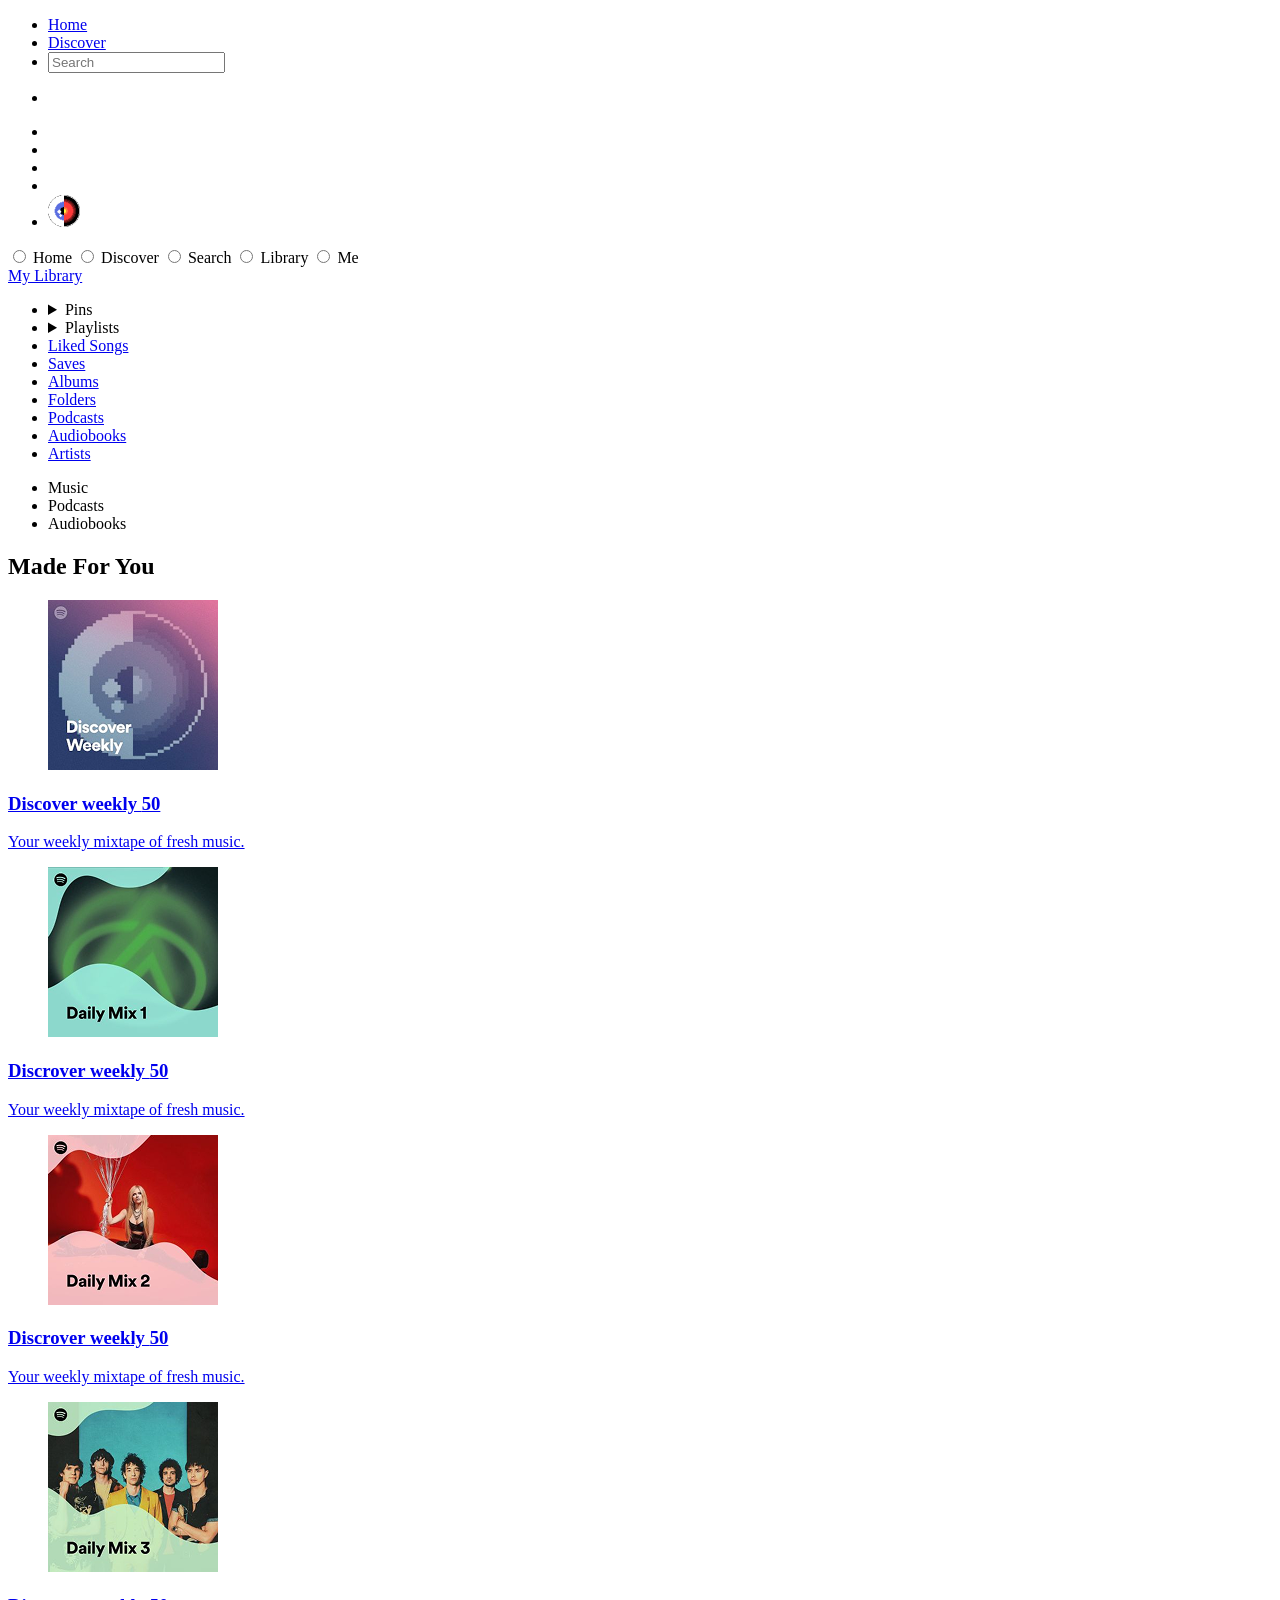
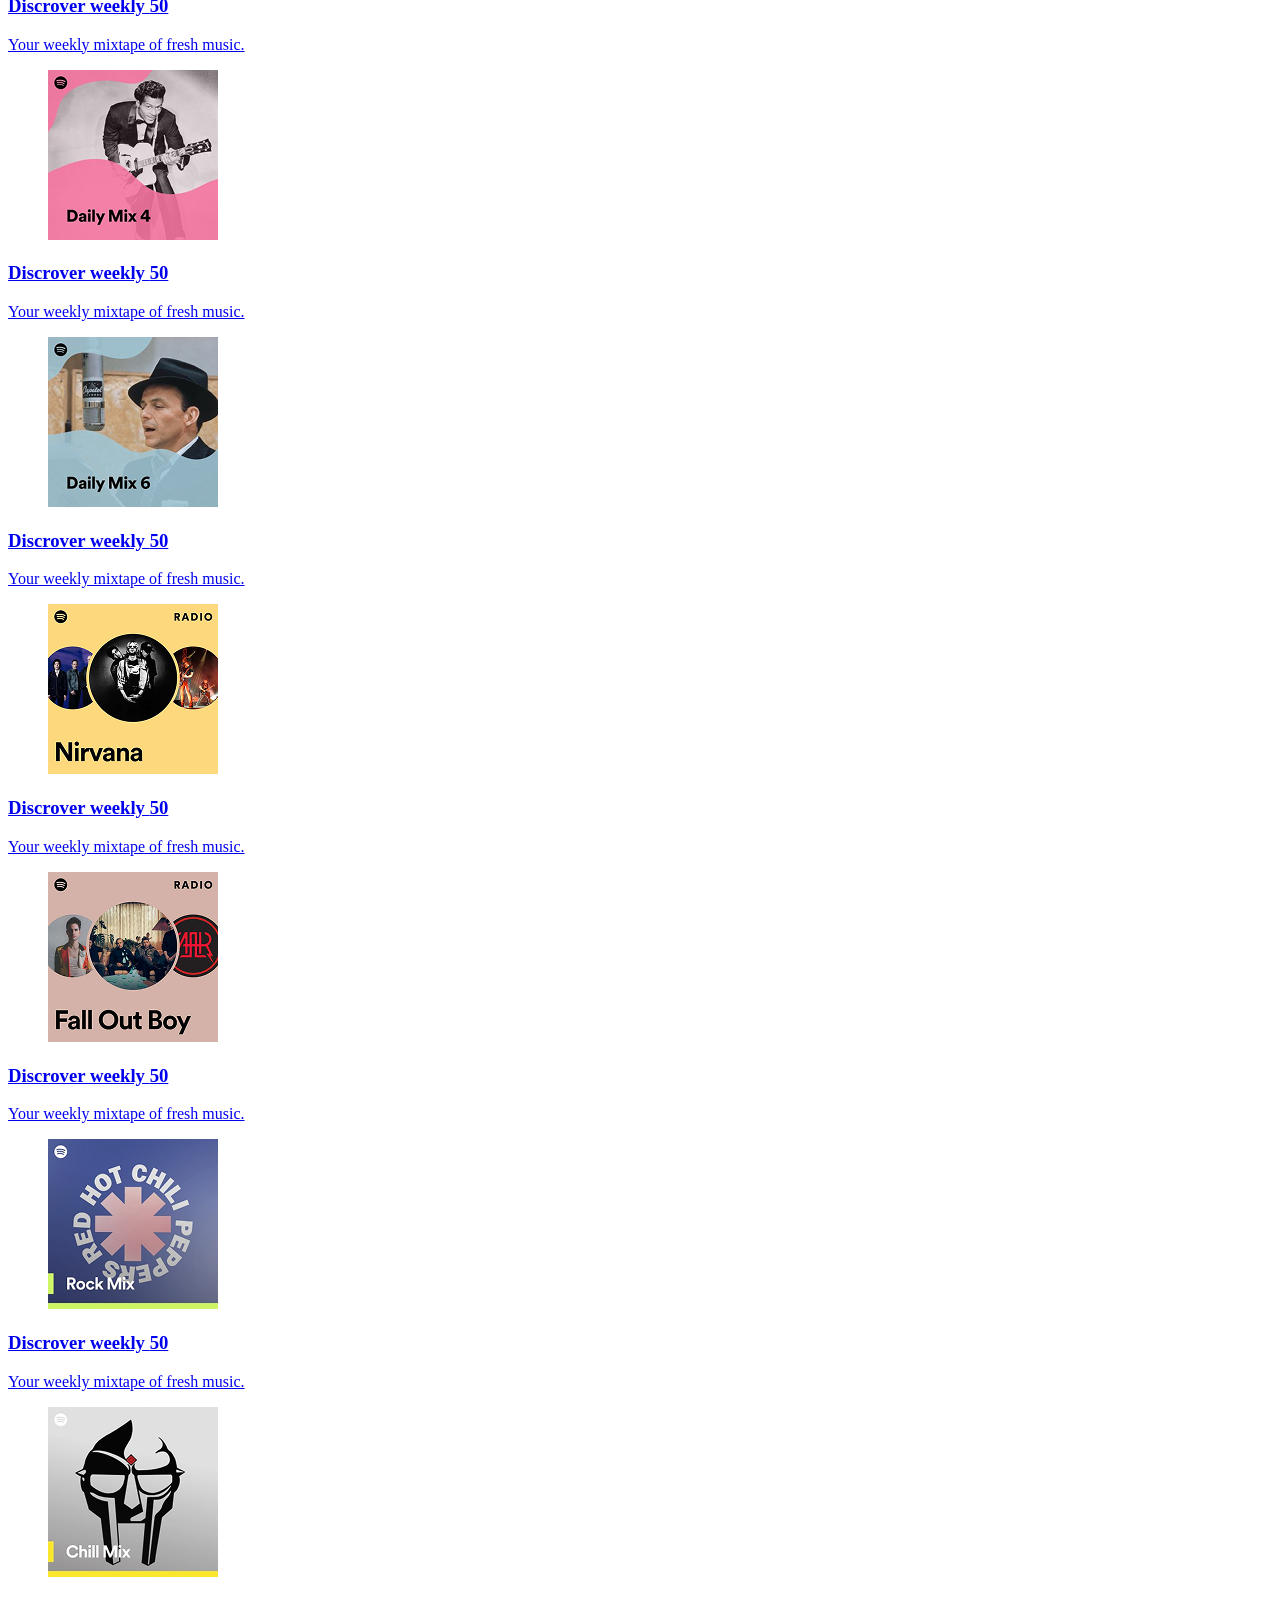
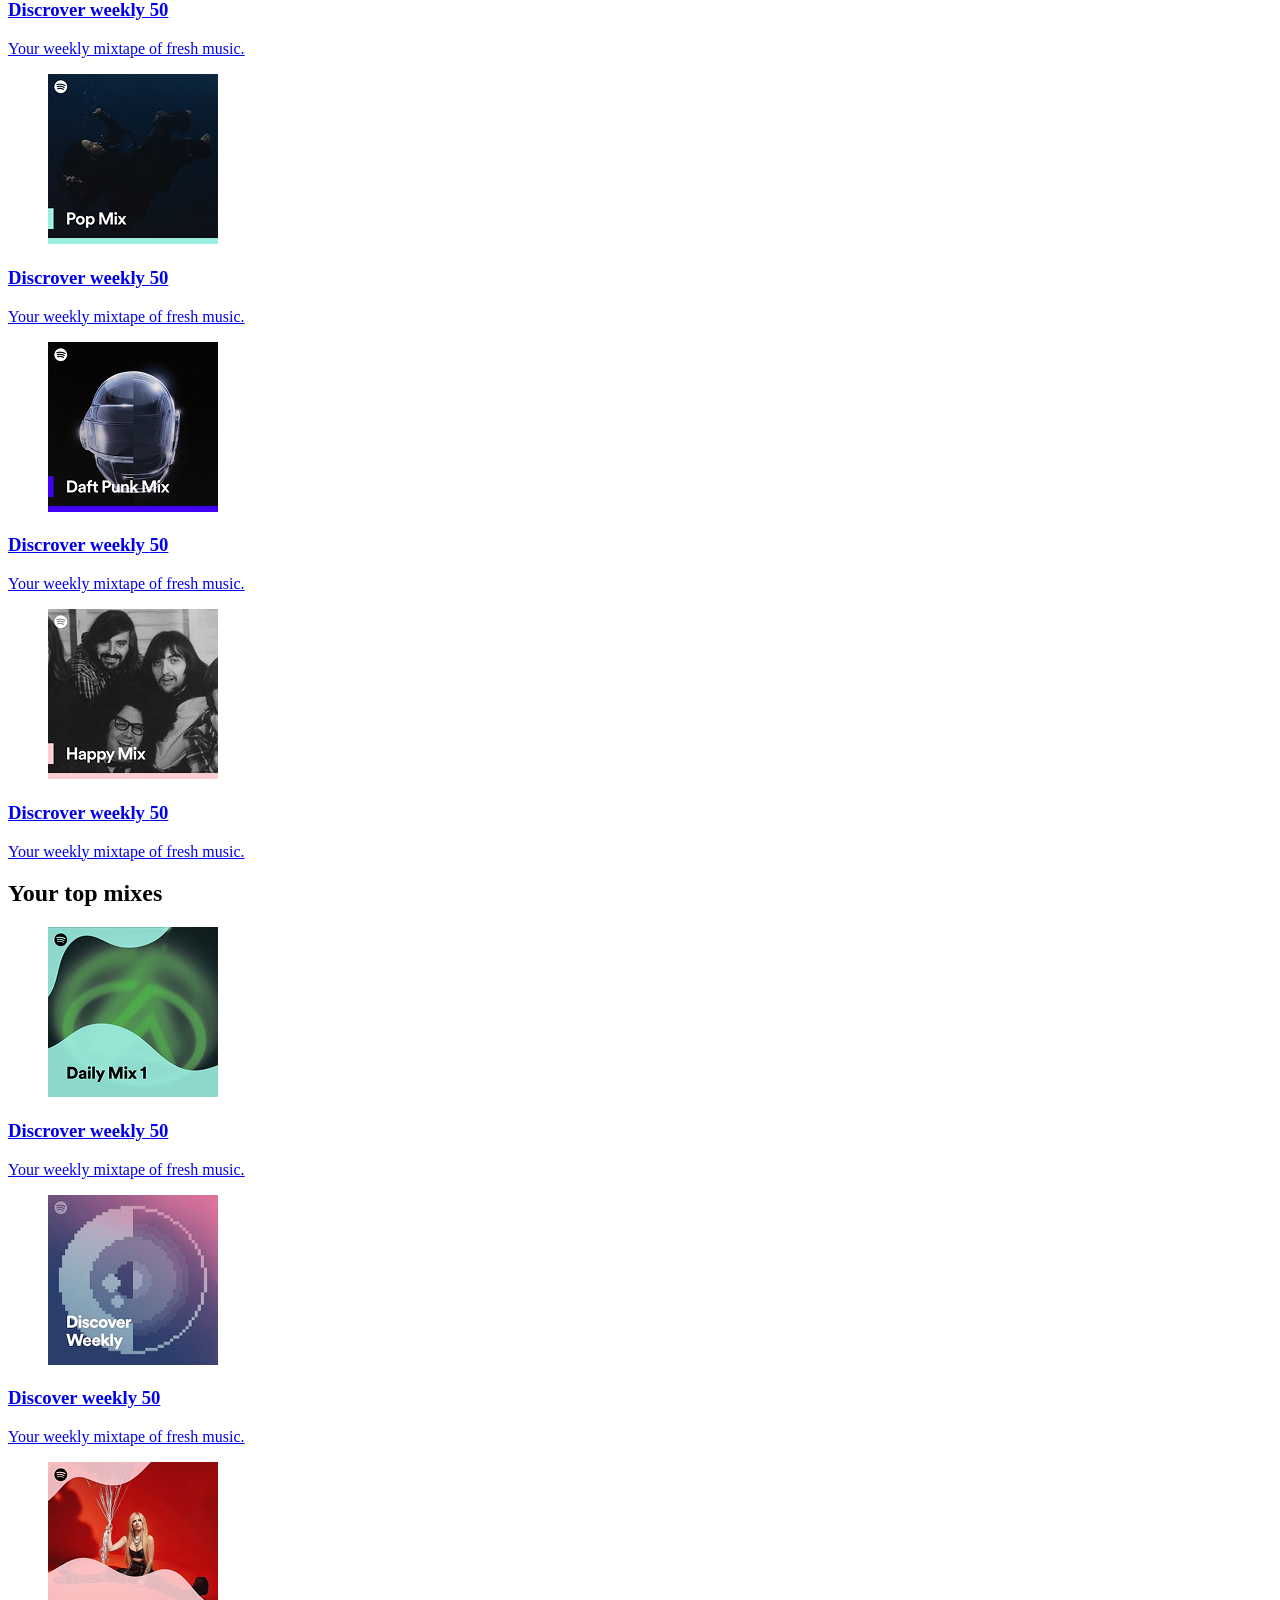
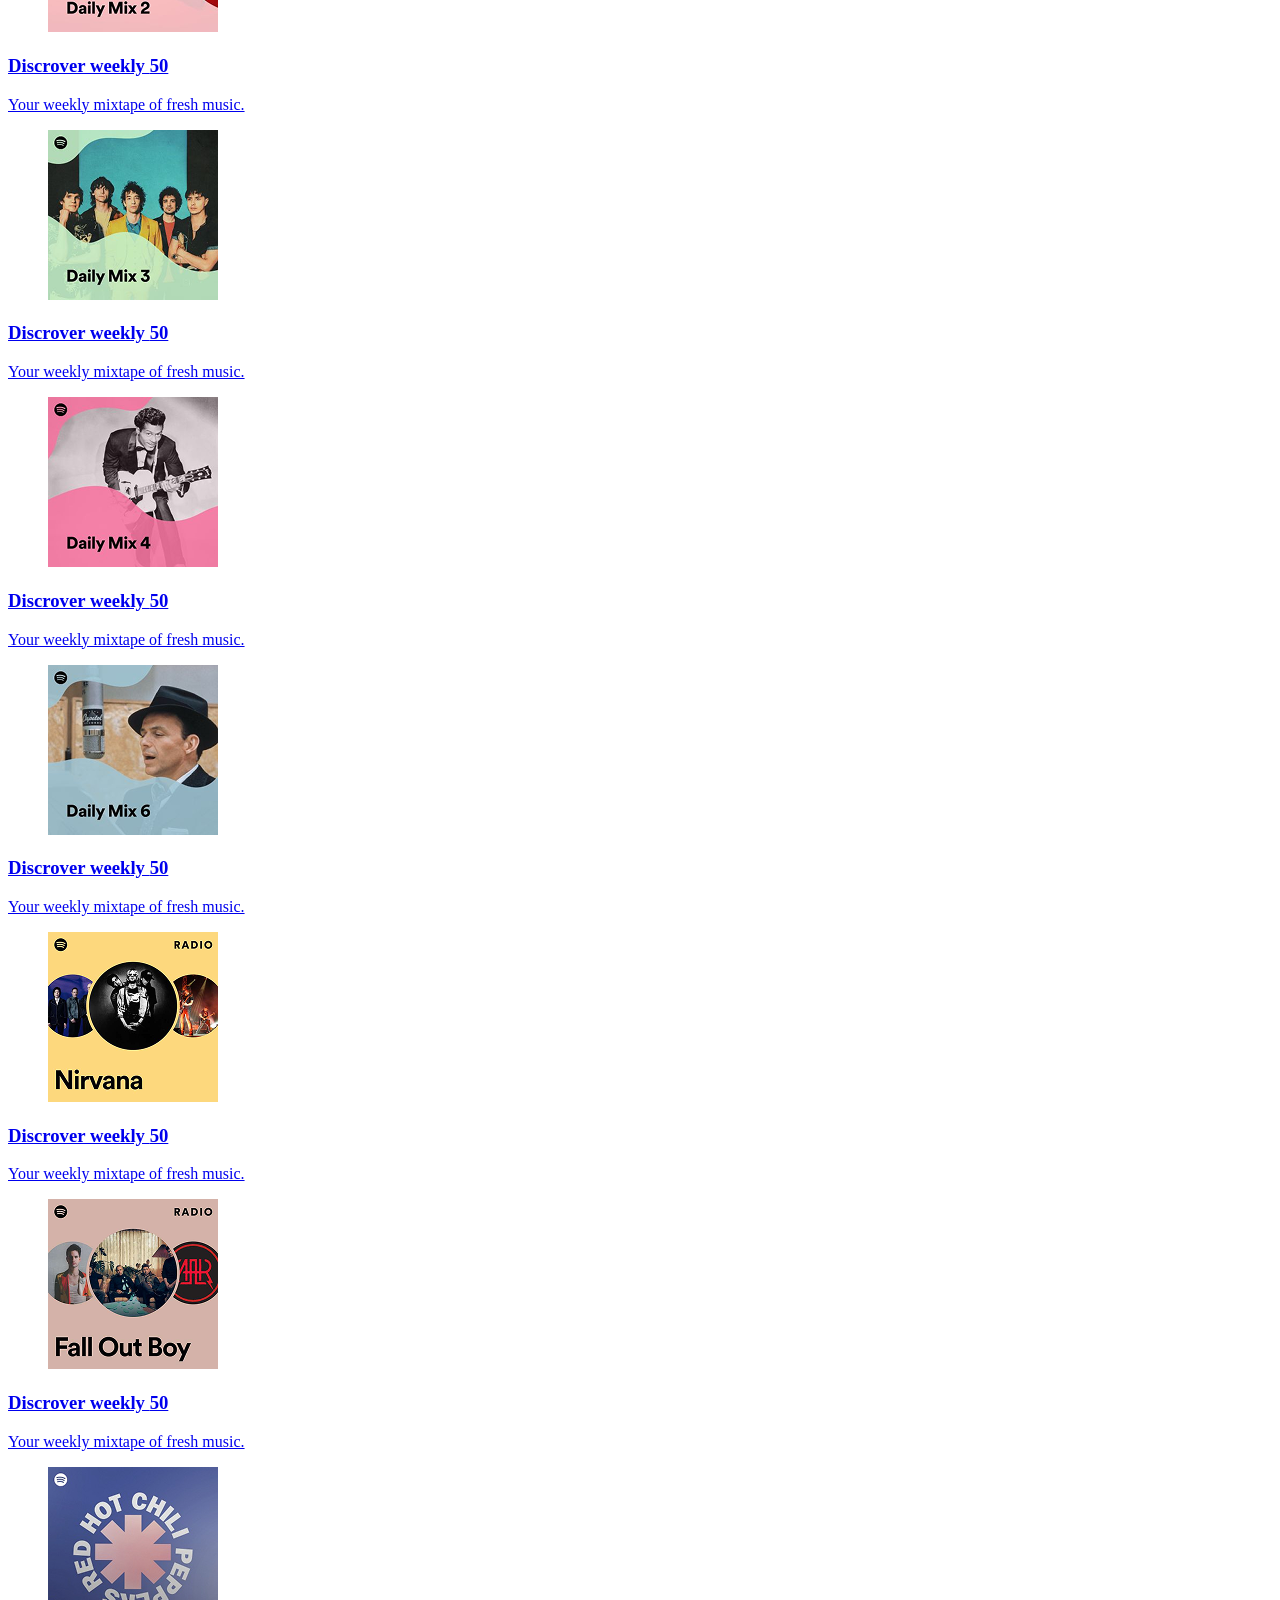
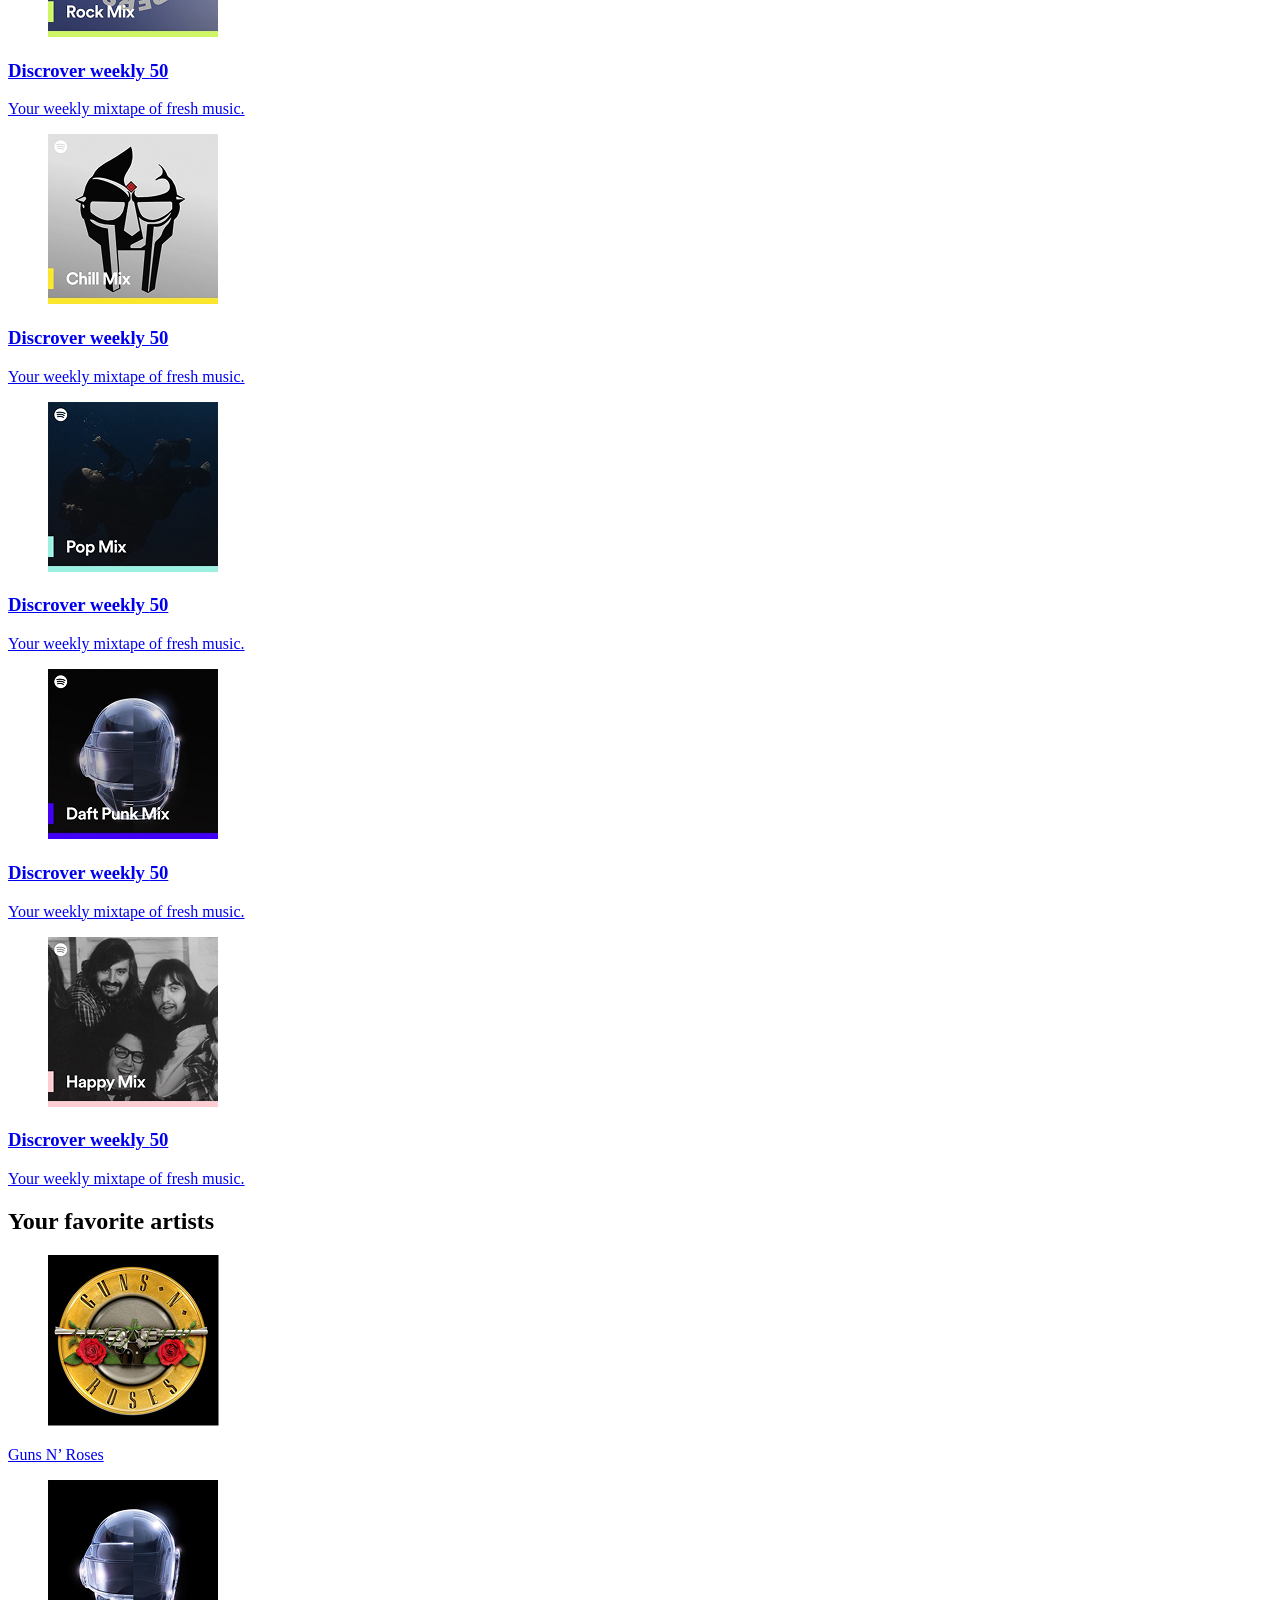
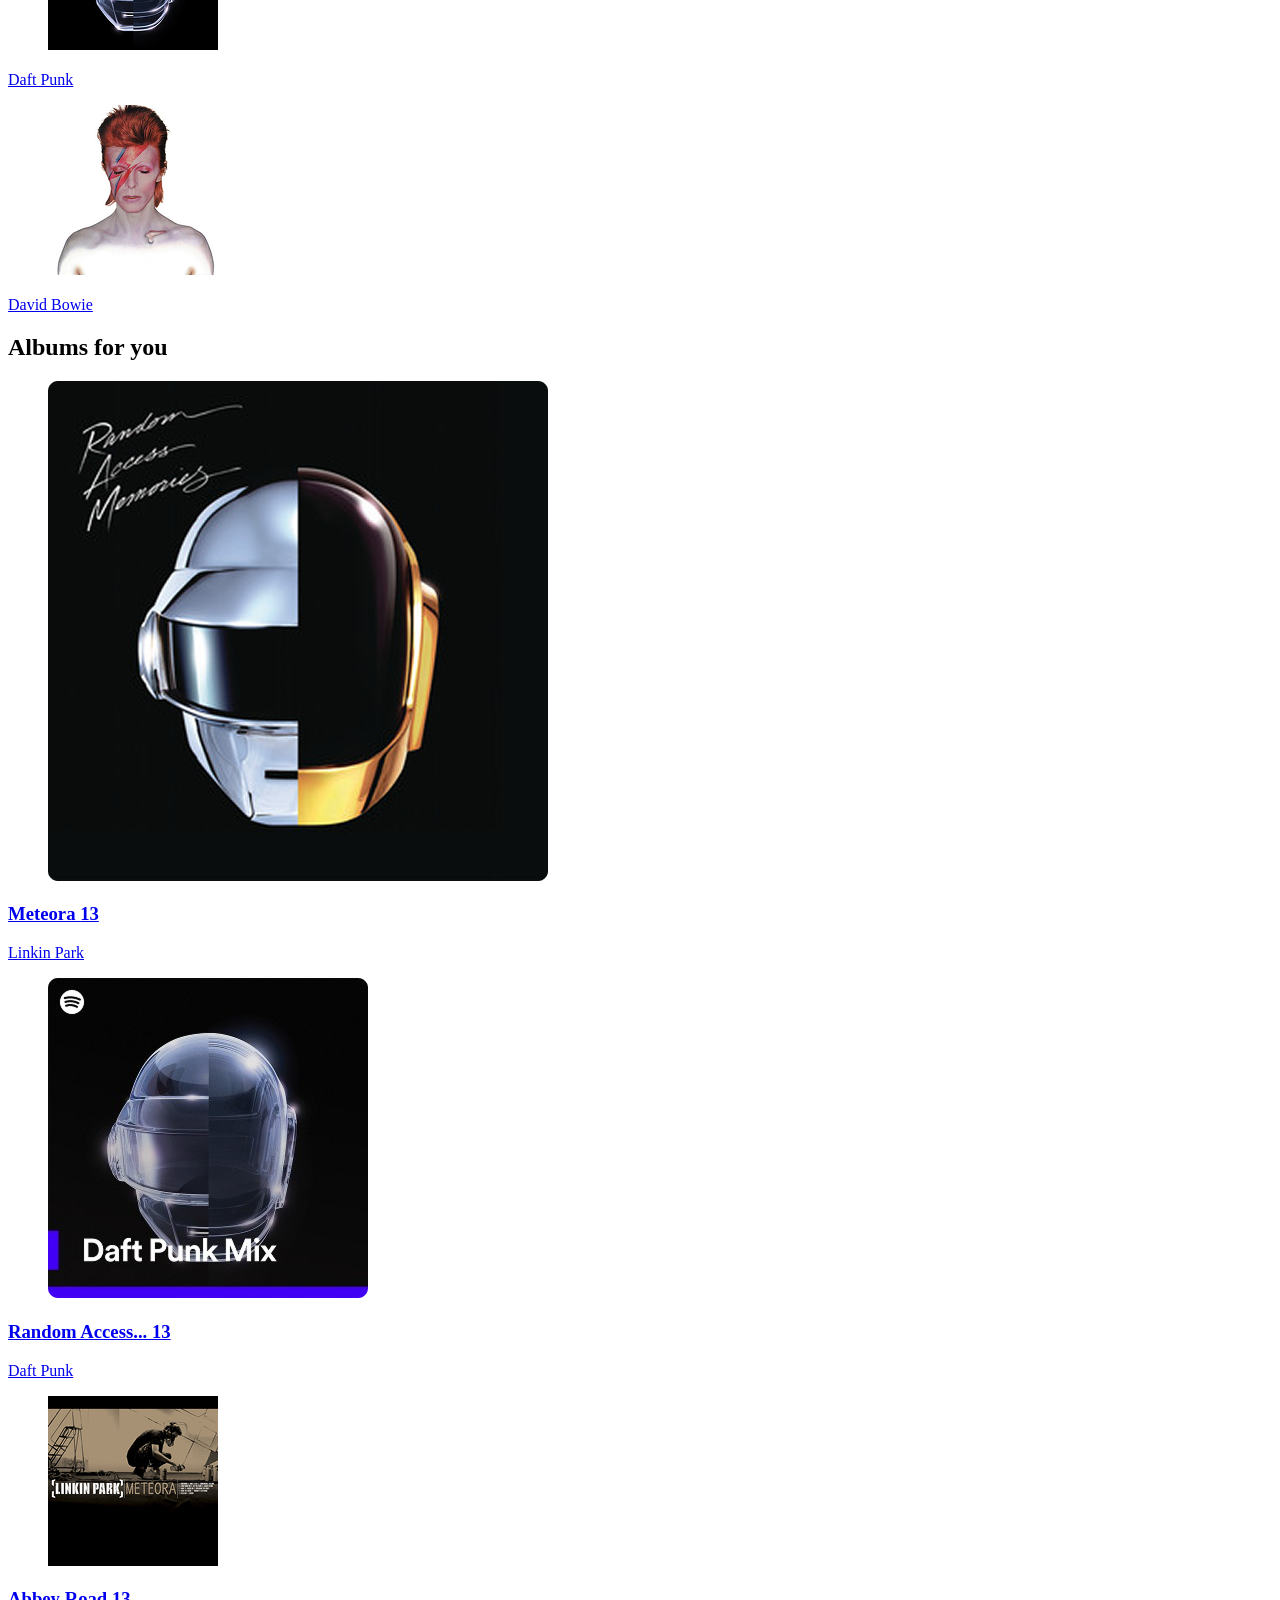
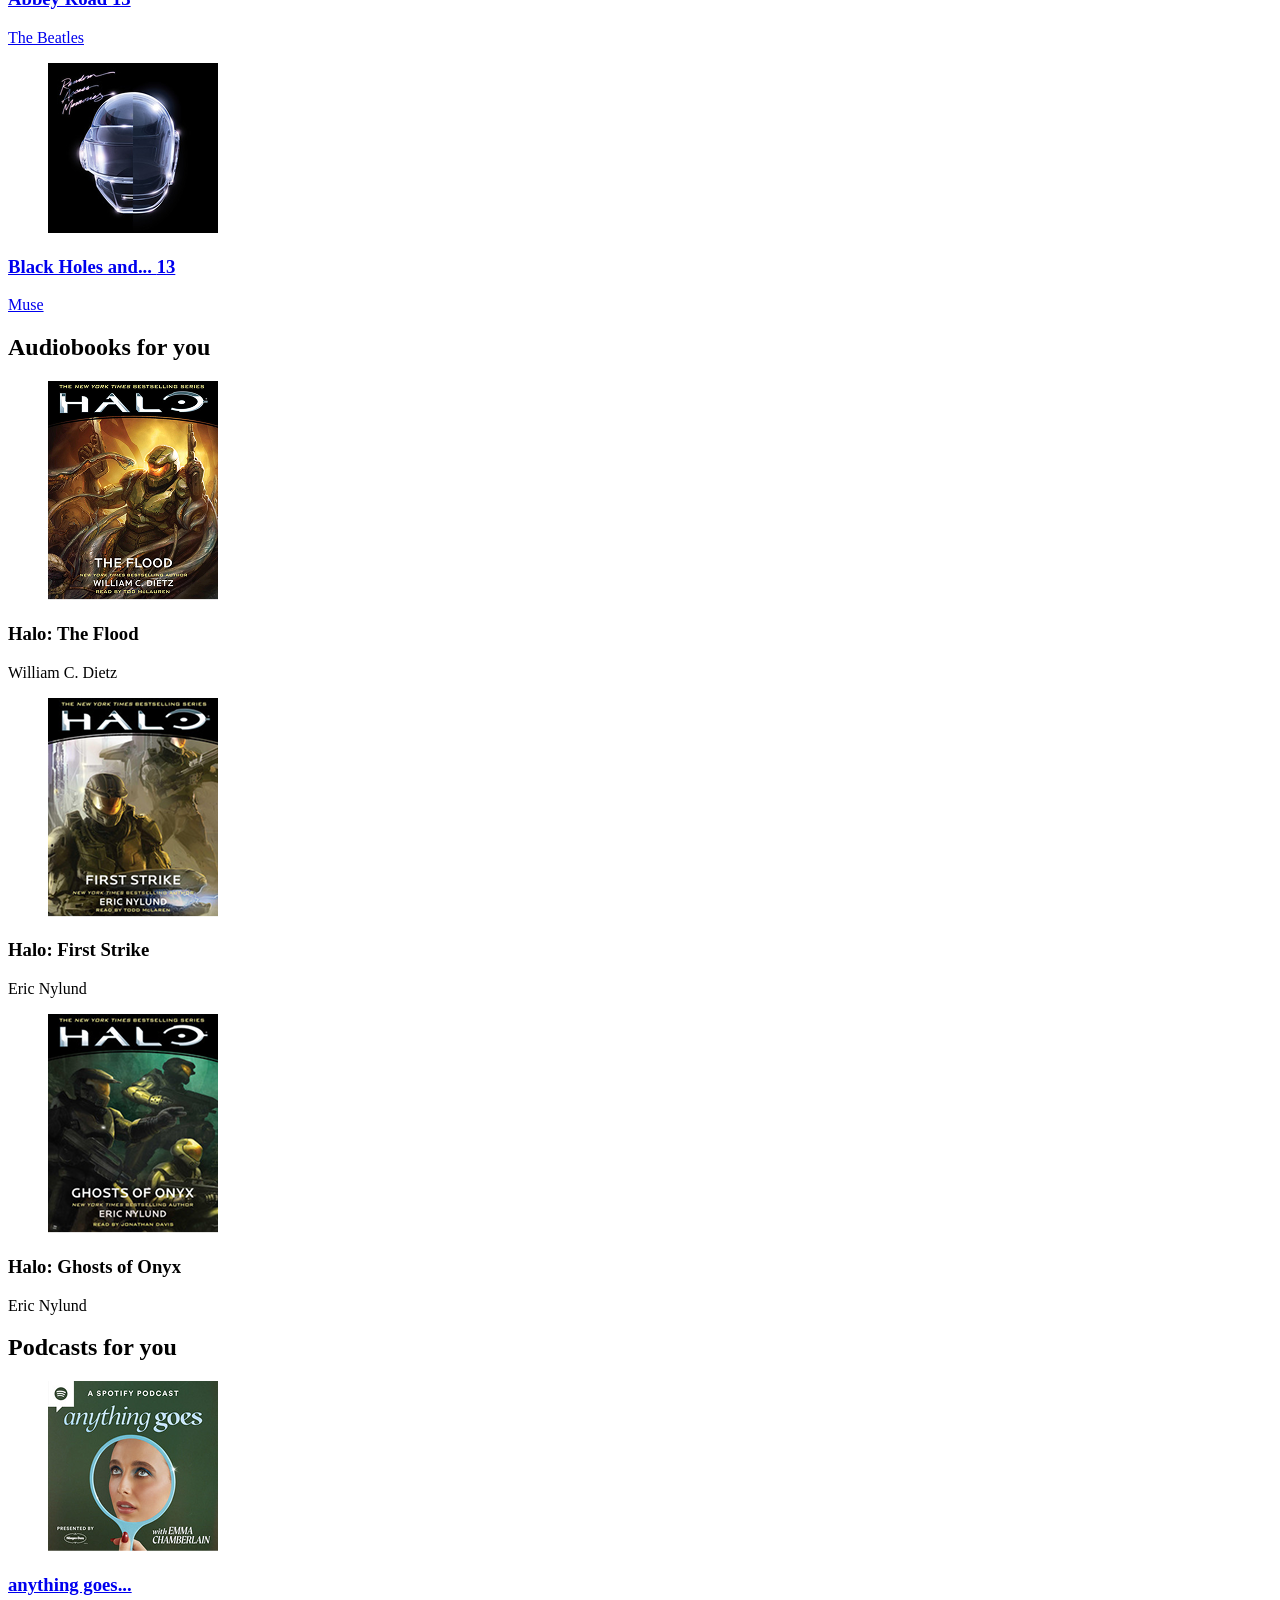
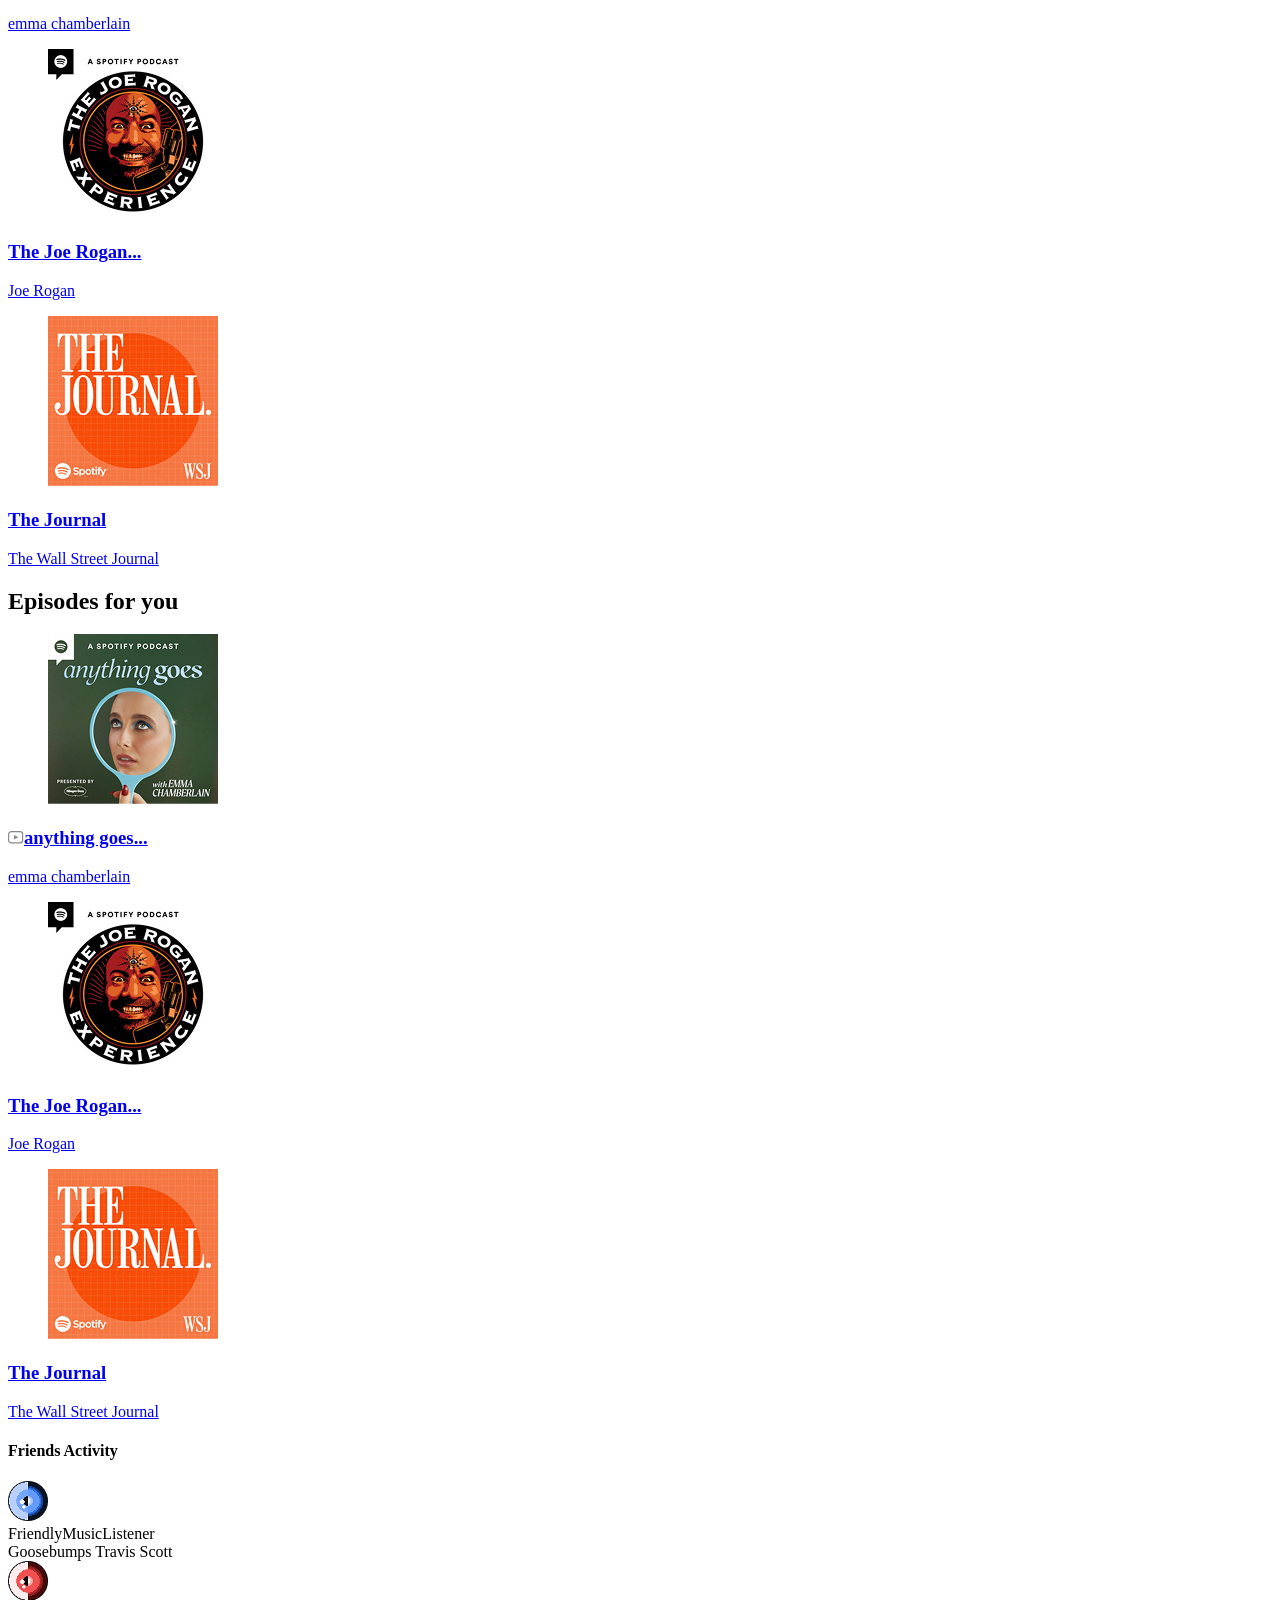
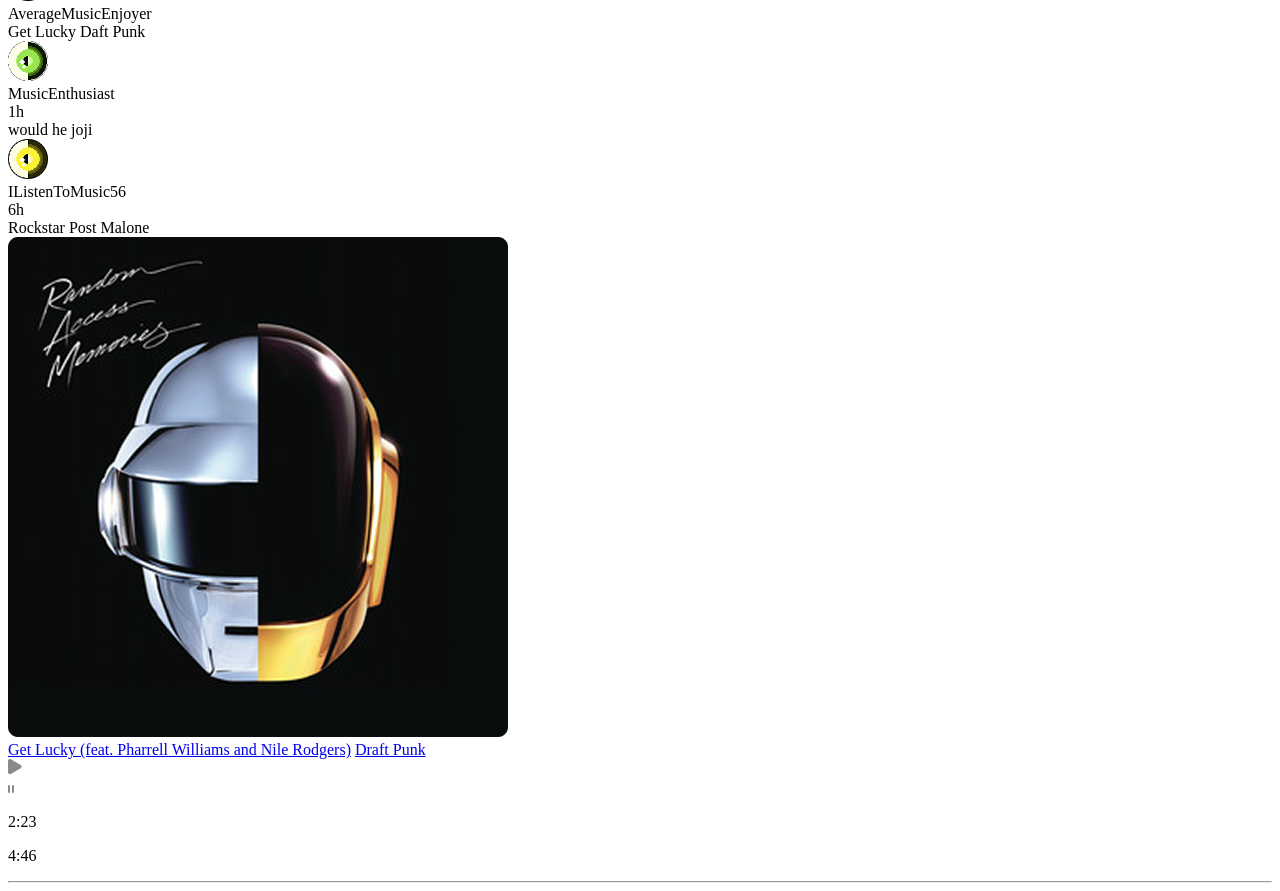
==== index.html @ b62e11d4 "Some changes in js, also add change logic in all html files" ====
<!doctype html>
<html lang="en">
  <head>
    <meta charset="UTF-8" />
    <meta name="viewport" content="width=device-width, initial-scale=1.0" />
    <meta name="author" content="MPG Team" />
    <meta name="description" content="This is Georgian Spotify Template created by MPG Team" />
    <link rel="stylesheet" href="assets/styles/style.css" />
    <link rel="icon" href="./assets/img/favicon.ico" type="image/x-icon">
    <title>Georgian Spotify - Project by MPG Team</title>
  </head>
  <body class="app">
    <header class="header">
      <div class="header-wrapper">
        <!-- desktop -->
        <nav class="navigation">
          <ul class="top-nav-ul left-ul">
            <li>
              <a href="/index.html">
                <div class="img-div">
                  <i class="icons icon-home"></i>
                </div>
                Home
              </a>
            </li>
            <li>
              <a href="/pages/discover.html">
                <div class="img-div">
                  <i class="icons icon-discover"></i>
                </div>

                <span>Discover</span>
              </a>
            </li>
            <li>
              <form action="/pages/search.html">
                <div class="img-div search-wrapper">
                  <label for="search">
                    <i class="icons icon-search"></i>
                  </label>
                  <input id="search" type="search" placeholder="Search" />
                </div>
              </form>
            </li>
          </ul>
        </nav>
        <nav class="side-nav top-nav">
          <ul class="top-nav-ul">
            <li>
              <div class="theme-toggle dark" id="theme-toggle"></div>
            </li>
            <li>
              <a href="#">
                <i class="icons icon-notification"></i>
              </a>
            </li>
            <li>
              <a href="#">
                <i class="icons icon-lock"></i>
              </a>
            </li>
            <li>
              <a href="#">
                <i class="icons icon-users"></i>
              </a>
            </li>
            <li>
              <a href="#">
                <i class="icons icon-settings"></i>
              </a>
            </li>
            <li class="no-hover">
              <a href="/pages/profile.html">
                <img src="../assets/img/icons/user.svg" alt="Profile" />
              </a>
            </li>
          </ul>
        </nav>
      </div>
      <!-- Mobile navigation -->
      <nav class="mobile-nav">
        <input type="radio" name="mobile-nav" id="homeNav" />
        <label for="homeNav">
          <i class="icons icon-home-inactive icon-green"></i>
          Home
        </label>

        <input type="radio" name="mobile-nav" id="discoverNav" />

        <label for="discoverNav">
          <i class="icons icon-discover icon-green"></i>
          Discover
        </label>

        <input type="radio" name="mobile-nav" id="searchNav" />
        <label for="searchNav">
          <i class="icons icon-search icon-green"></i>
          Search
        </label>

        <input type="radio" name="mobile-nav" id="libraryNav" />
        <label for="libraryNav">
          <i class="icons icon-library icon-green"></i>
          Library
        </label>

        <input type="radio" name="mobile-nav" id="myProfileNav" />
        <label for="myProfileNav">
          <i class="icons icon-me icon-green"></i>
          Me
        </label>
      </nav>
    </header>
    <aside class="sidebar">
      <div class="sidebar-heading">
        <a href="/pages/library.html"><i class="icons icon-library"></i> My Library</a>
      </div>
      <nav class="sidebar-menu">
        <ul>
          <li>
            <details class="nav__dropdown">
              <summary class="nav__link">
                <i class="icons icon-pin"></i>
                Pins
              </summary>
              <ul class="nav__sub">
                <li><a href="/pages/album.html">Albums</a></li>
                <li><a href="/pages/artist.html">Artists</a></li>
                <li><a href="/pages/playlist.html">Playlists</a></li>
              </ul>
            </details>
          </li>
          <li>
            <details class="nav__dropdown">
              <summary class="nav__link">
                <i class="icons icon-playlist"></i>
                Playlists
              </summary>
              <ul class="nav__sub">
                <li><a href="/pages/album.html">Albums</a></li>
                <li><a href="/pages/artist.html">Artists</a></li>
                <li><a href="/pages/playlist.html">Playlists</a></li>
              </ul>
            </details>
          </li>
          <li>
            <a href="/pages/song.html">
              <i class="icons icon-hearth"></i>
              <span>Liked Songs</span>
            </a>
          </li>
          <li>
            <a href="#">
              <i class="icons icon-bookmark"></i>
              <span>Saves</span>
            </a>
          </li>
          <li>
            <a href="/pages/album.html">
              <i class="icons icon-album"></i>
              <span>Albums</span>
            </a>
          </li>
          <li>
            <a href="#">
              <i class="icons icon-folder"></i>
              <span>Folders</span>
            </a>
          </li>
          <li>
            <a href="/pages/podcast.html">
              <i class="icons icon-podcast"></i>
              <span>Podcasts</span>
            </a>
          </li>
          <li>
            <a href="#">
              <i class="icons icon-audiobook"></i>
              <span>Audiobooks</span>
            </a>
          </li>
          <li>
            <a href="/pages/artist.html">
              <i class="icons icon-artists"></i>
              <span>Artists</span>
            </a>
          </li>
        </ul>
      </nav>
    </aside>
    <main class="main">
      <div class="main-inner">
        <header class="filters-wrapper">
          <div class="filters-nav">
            <nav>
              <ul>
                <li class="active">Music</li>
                <li>Podcasts</li>
                <li>Audiobooks</li>
              </ul>
            </nav>
          </div>
          <i class="icons icon-sort"></i>
        </header>
        <section class="section-wrapper">
          <div class="content-wrapper">
            <div class="section-title">
              <h2>Made For You</h2>
              <div class="slide-controls">
                <a href="#"><i class="icons icon-arrow-left-big icon-sm"></i></a>
                <a href="#"><i class="icons icon-arrow-right-big icon-sm"></i></a>
                <a href="#"><i class="icons icon-dots"></i></a>
              </div>
            </div>
            <div class="section-content">
              <article class="card">
                <a href="/pages/playlist.html" class="card stack">
                  <figure class="card__cover">
                    <img src="./assets/img/covers/cover_1.png" class="card-image" alt="Cover image 1" />
                  </figure>
                  <h3>Discover weekly <span class="red">50</span></h3>
                  <p>Your weekly mixtape of fresh music.</p>
                </a>
              </article>
              <article class="card">
                <a href="/pages/playlist.html" class="card stack">
                  <figure>
                    <img src="./assets/img/covers/cover_2.png" class="card-image" alt="Cover image 1" />
                  </figure>
                  <h3>Discrover weekly <span class="red">50</span></h3>
                  <p>Your weekly mixtape of fresh music.</p>
                </a>
              </article>
              <article class="card">
                <a href="/pages/playlist.html" class="card stack">
                  <figure>
                    <img src="./assets/img/covers/cover_3.png" class="card-image" alt="Cover image 3" />
                  </figure>
                  <h3>Discrover weekly <span class="red">50</span></h3>
                  <p>Your weekly mixtape of fresh music.</p>
                </a>
              </article>
              <article class="card">
                <a href="/pages/playlist.html" class="card stack">
                  <figure>
                    <img src="./assets/img/covers/cover_4.png" class="card-image" alt="Cover image 4" />
                  </figure>
                  <h3>Discrover weekly <span class="red">50</span></h3>
                  <p>Your weekly mixtape of fresh music.</p>
                </a>
              </article>
              <article class="card">
                <a href="/pages/playlist.html" class="card stack">
                  <figure>
                    <img src="./assets/img/covers/cover_5.png" class="card-image" alt="Cover image 5" />
                  </figure>
                  <h3>Discrover weekly <span class="red">50</span></h3>
                  <p>Your weekly mixtape of fresh music.</p>
                </a>
              </article>
              <article class="card">
                <a href="/pages/playlist.html" class="card stack">
                  <figure>
                    <img src="./assets/img/covers/cover_6.png" class="card-image" alt="Cover image 6" />
                  </figure>
                  <h3>Discrover weekly <span class="red">50</span></h3>
                  <p>Your weekly mixtape of fresh music.</p>
                </a>
              </article>
              <article class="card">
                <a href="/pages/playlist.html" class="card stack">
                  <figure>
                    <img src="./assets/img/covers/cover_7.png" class="card-image" alt="Cover image 7" />
                  </figure>
                  <h3>Discrover weekly <span class="red">50</span></h3>
                  <p>Your weekly mixtape of fresh music.</p>
                </a>
              </article>
              <article class="card">
                <a href="/pages/playlist.html" class="card stack">
                  <figure>
                    <img src="./assets/img/covers/cover_8.png" class="card-image" alt="Cover image 7" />
                  </figure>
                  <h3>Discrover weekly <span class="red">50</span></h3>
                  <p>Your weekly mixtape of fresh music.</p>
                </a>
              </article>
              <article class="card">
                <a href="/pages/playlist.html" class="card stack">
                  <figure>
                    <img src="./assets/img/covers/cover_9.png" class="card-image" alt="Cover image 7" />
                  </figure>
                  <h3>Discrover weekly <span class="red">50</span></h3>
                  <p>Your weekly mixtape of fresh music.</p>
                </a>
              </article>
              <article class="card">
                <a href="/pages/playlist.html" class="card stack">
                  <figure>
                    <img src="./assets/img/covers/cover_10.png" class="card-image" alt="Cover image 7" />
                  </figure>
                  <h3>Discrover weekly <span class="red">50</span></h3>
                  <p>Your weekly mixtape of fresh music.</p>
                </a>
              </article>
              <article class="card">
                <a href="/pages/playlist.html" class="card stack">
                  <figure>
                    <img src="./assets/img/covers/cover_11.png" class="card-image" alt="Cover image 7" />
                  </figure>
                  <h3>Discrover weekly <span class="red">50</span></h3>
                  <p>Your weekly mixtape of fresh music.</p>
                </a>
              </article>
              <article class="card">
                <a href="/pages/playlist.html" class="card stack">
                  <figure>
                    <img src="./assets/img/covers/cover_12.png" class="card-image" alt="Cover image 7" />
                  </figure>
                  <h3>Discrover weekly <span class="red">50</span></h3>
                  <p>Your weekly mixtape of fresh music.</p>
                </a>
              </article>
              <article class="card">
                <a href="/pages/playlist.html" class="card stack">
                  <figure>
                    <img src="./assets/img/covers/cover_13.png" class="card-image" alt="Cover image 7" />
                  </figure>
                  <h3>Discrover weekly <span class="red">50</span></h3>
                  <p>Your weekly mixtape of fresh music.</p>
                </a>
              </article>
            </div>
          </div>
        </section>
        <section class="section-wrapper">
          <div class="content-wrapper">
            <div class="section-title">
              <h2>Your top mixes</h2>
              <div class="slide-controls">
                <a href="#"><i class="icons icon-arrow-left-big icon-sm"></i></a>
                <a href="#"><i class="icons icon-arrow-right-big icon-sm"></i></a>
                <a href="#"><i class="icons icon-dots"></i></a>
              </div>
            </div>
            <div class="section-content">
              <article class="card">
                <a href="/pages/playlist.html" class="card stack">
                  <figure>
                    <img src="./assets/img/covers/cover_2.png" class="card-image" alt="Cover image 1" />
                  </figure>
                  <h3>Discrover weekly <span class="red">50</span></h3>
                  <p>Your weekly mixtape of fresh music.</p>
                </a>
              </article>
              <article class="card">
                <a href="/pages/playlist.html" class="card stack">
                  <figure class="card__cover">
                    <img src="./assets/img/covers/cover_1.png" class="card-image" alt="Cover image 1" />
                  </figure>
                  <h3>Discover weekly <span class="red">50</span></h3>
                  <p>Your weekly mixtape of fresh music.</p>
                </a>
              </article>
              <article class="card">
                <a href="/pages/playlist.html" class="card stack">
                  <figure>
                    <img src="./assets/img/covers/cover_3.png" class="card-image" alt="Cover image 3" />
                  </figure>
                  <h3>Discrover weekly <span class="red">50</span></h3>
                  <p>Your weekly mixtape of fresh music.</p>
                </a>
              </article>
              <article class="card">
                <a href="/pages/playlist.html" class="card stack">
                  <figure>
                    <img src="./assets/img/covers/cover_4.png" class="card-image" alt="Cover image 4" />
                  </figure>
                  <h3>Discrover weekly <span class="red">50</span></h3>
                  <p>Your weekly mixtape of fresh music.</p>
                </a>
              </article>
              <article class="card">
                <a href="/pages/playlist.html" class="card stack">
                  <figure>
                    <img src="./assets/img/covers/cover_5.png" class="card-image" alt="Cover image 5" />
                  </figure>
                  <h3>Discrover weekly <span class="red">50</span></h3>
                  <p>Your weekly mixtape of fresh music.</p>
                </a>
              </article>
              <article class="card">
                <a href="/pages/playlist.html" class="card stack">
                  <figure>
                    <img src="./assets/img/covers/cover_6.png" class="card-image" alt="Cover image 6" />
                  </figure>
                  <h3>Discrover weekly <span class="red">50</span></h3>
                  <p>Your weekly mixtape of fresh music.</p>
                </a>
              </article>
              <article class="card">
                <a href="/pages/playlist.html" class="card stack">
                  <figure>
                    <img src="./assets/img/covers/cover_7.png" class="card-image" alt="Cover image 7" />
                  </figure>
                  <h3>Discrover weekly <span class="red">50</span></h3>
                  <p>Your weekly mixtape of fresh music.</p>
                </a>
              </article>
              <article class="card">
                <a href="/pages/playlist.html" class="card stack">
                  <figure>
                    <img src="./assets/img/covers/cover_8.png" class="card-image" alt="Cover image 7" />
                  </figure>
                  <h3>Discrover weekly <span class="red">50</span></h3>
                  <p>Your weekly mixtape of fresh music.</p>
                </a>
              </article>
              <article class="card">
                <a href="/pages/playlist.html" class="card stack">
                  <figure>
                    <img src="./assets/img/covers/cover_9.png" class="card-image" alt="Cover image 7" />
                  </figure>
                  <h3>Discrover weekly <span class="red">50</span></h3>
                  <p>Your weekly mixtape of fresh music.</p>
                </a>
              </article>
              <article class="card">
                <a href="/pages/playlist.html" class="card stack">
                  <figure>
                    <img src="./assets/img/covers/cover_10.png" class="card-image" alt="Cover image 7" />
                  </figure>
                  <h3>Discrover weekly <span class="red">50</span></h3>
                  <p>Your weekly mixtape of fresh music.</p>
                </a>
              </article>
              <article class="card">
                <a href="/pages/playlist.html" class="card stack">
                  <figure>
                    <img src="./assets/img/covers/cover_11.png" class="card-image" alt="Cover image 7" />
                  </figure>
                  <h3>Discrover weekly <span class="red">50</span></h3>
                  <p>Your weekly mixtape of fresh music.</p>
                </a>
              </article>
              <article class="card">
                <a href="/pages/playlist.html" class="card stack">
                  <figure>
                    <img src="./assets/img/covers/cover_12.png" class="card-image" alt="Cover image 7" />
                  </figure>
                  <h3>Discrover weekly <span class="red">50</span></h3>
                  <p>Your weekly mixtape of fresh music.</p>
                </a>
              </article>
              <article class="card">
                <a href="/pages/playlist.html" class="card stack">
                  <figure>
                    <img src="./assets/img/covers/cover_13.png" class="card-image" alt="Cover image 7" />
                  </figure>
                  <h3>Discrover weekly <span class="red">50</span></h3>
                  <p>Your weekly mixtape of fresh music.</p>
                </a>
              </article>
            </div>
          </div>
        </section>
        <section class="section-wrapper">
          <div class="content-wrapper">
            <div class="section-title">
              <h2>Your favorite artists</h2>
              <div class="slide-controls">
                <a href="#"><i class="icons icon-arrow-left-big icon-sm"></i></a>
                <a href="#"><i class="icons icon-arrow-right-big icon-sm"></i></a>
                <a href="#"><i class="icons icon-dots"></i></a>
              </div>
            </div>
            <div class="section-content">
              <article class="card artists">
                <a href="/pages/artist.html">
                  <figure>
                    <img src="./assets/img/artists/artist_1.png" class="card-image circle" alt="Cover image 7" />
                  </figure>
                  <span class="artist-name">Guns N’ Roses</span>
                </a>
              </article>
              <article class="card artists">
                <a href="/pages/artist.html">
                  <figure>
                    <img src="./assets/img/artists/artist_2.png" class="card-image circle" alt="Cover image 3" />
                  </figure>
                  <span class="artist-name">Daft Punk</span>
                </a>
              </article>
              <article class="card artists">
                <a href="/pages/artist.html">
                  <figure>
                    <img src="./assets/img/artists/artist_3.png" class="card-image circle" alt="Cover image 7" />
                  </figure>
                  <span class="artist-name">David Bowie</span>
                </a>
              </article>
            </div>
          </div>
        </section>
        <section class="section-wrapper">
          <div class="content-wrapper">
            <div class="section-title">
              <h2>Albums for you</h2>
              <div class="slide-controls">
                <a href="#"><i class="icons icon-arrow-left-big icon-sm"></i></a>
                <a href="#"><i class="icons icon-arrow-right-big icon-sm"></i></a>
                <a href="#"><i class="icons icon-dots"></i></a>
              </div>
            </div>
            <div class="section-content">
              <article class="card albums">
                <a href="/pages/album.html">
                  <figure>
                    <img src="./assets/img/albums/album_1.png" class="card-image" alt="Cover image 6" />
                  </figure>
                  <h3>Meteora <span>13</span></h3>
                  <p>Linkin Park</p>
                </a>
              </article>
              <article class="card albums">
                <a href="/pages/album.html">
                  <figure>
                    <img src="./assets/img/albums/album_2.png" class="card-image" alt="Cover image 7" />
                  </figure>
                  <h3>Random Access... <span>13</span></h3>
                  <p>Daft Punk</p>
                </a>
              </article>
              <article class="card albums">
                <a href="/pages/album.html">
                  <figure>
                    <img src="./assets/img/albums/album_3.png" class="card-image" alt="Cover image 7" />
                  </figure>
                  <h3>Abbey Road <span>13</span></h3>
                  <p>The Beatles</p>
                </a>
              </article>
              <article class="card albums">
                <a href="/pages/album.html">
                  <figure>
                    <img src="./assets/img/albums/album_4.png" class="card-image" alt="Cover image 7" />
                  </figure>
                  <h3>Black Holes and... <span>13</span></h3>
                  <p>Muse</p>
                </a>
              </article>
            </div>
          </div>
        </section>
        <section class="section-wrapper">
          <div class="content-wrapper">
            <div class="section-title">
              <h2>Audiobooks for you</h2>
              <div class="slide-controls">
                <a href="#"><i class="icons icon-arrow-left-big icon-sm"></i></a>
                <a href="#"><i class="icons icon-arrow-right-big icon-sm"></i></a>
                <a href="#"><i class="icons icon-dots"></i></a>
              </div>
            </div>
            <div class="section-content">
              <article class="card audiobooks">
                <figure>
                  <img src="./assets/img/audiobooks/audiobook_1.png" class="card-image" alt="Cover image 7" />
                </figure>
                <h3>Halo: The Flood</h3>
                <p>William C. Dietz</p>
              </article>
              <article class="card audiobooks">
                <figure>
                  <img src="./assets/img/audiobooks/audiobook_2.png" class="card-image" alt="Cover image 7" />
                </figure>
                <h3>Halo: First Strike</h3>
                <p>Eric Nylund</p>
              </article>
              <article class="card audiobooks">
                <figure>
                  <img src="./assets/img/audiobooks/audiobook_3.png" class="card-image" alt="Cover image 3" />
                </figure>
                <h3>Halo: Ghosts of Onyx</h3>
                <p>Eric Nylund</p>
              </article>
            </div>
          </div>
        </section>
        <section class="section-wrapper">
          <div class="content-wrapper">
            <div class="section-title">
              <h2>Podcasts for you</h2>
              <div class="slide-controls">
                <a href="#"><i class="icons icon-arrow-left-big icon-sm"></i></a>
                <a href="#"><i class="icons icon-arrow-right-big icon-sm"></i></a>
                <a href="#"><i class="icons icon-dots"></i></a>
              </div>
            </div>
            <div class="section-content">
              <article class="card podcasts">
                <a href="/pages/podcast.html">
                  <figure>
                    <img src="./assets/img/podcasts/podcast_1.png" class="card-image" alt="Cover image 5" />
                  </figure>
                  <div class="podcasts-title">
                    <h3>anything goes...</h3>
                    <p>emma chamberlain</p>
                  </div>
                </a>
              </article>
              <article class="card podcasts">
                <a href="/pages/podcast.html">
                  <figure>
                    <img src="./assets/img/podcasts/podcast_2.png" class="card-image" alt="Cover image 7" />
                  </figure>
                  <div class="podcasts-title">
                    <h3>The Joe Rogan...</h3>
                    <p>Joe Rogan</p>
                  </div>
                </a>
              </article>
              <article class="card podcasts">
                <a href="/pages/podcast.html">
                  <figure>
                    <img src="./assets/img/podcasts/podcast_3.png" class="card-image" alt="Cover image 3" />
                  </figure>
                  <div class="podcasts-title">
                    <h3>The Journal</h3>
                    <p>The Wall Street Journal</p>
                  </div>
                </a>
              </article>
            </div>
          </div>
        </section>
        <section class="section-wrapper">
          <div class="content-wrapper">
            <div class="section-title">
              <h2>Episodes for you</h2>
              <div class="slide-controls">
                <a href="#"><i class="icons icon-arrow-left-big icon-sm"></i></a>
                <a href="#"><i class="icons icon-arrow-right-big icon-sm"></i></a>
                <a href="#"><i class="icons icon-dots"></i></a>
              </div>
            </div>
            <div class="section-content">
              <article class="card episodes">
                <a href="/pages/episode.html">
                  <figure>
                    <img src="./assets/img/episodes/episode_1.png" class="card-image" alt="Cover image 7" />
                  </figure>
                  <div class="episodes-title">
                    <h3><img src="./assets/img/icons/play_bordered.svg" alt="Play icon" />anything goes...</h3>
                    <p>emma chamberlain</p>
                  </div>
                </a>
              </article>
              <article class="card episodes">
                <a href="/pages/episode.html">
                  <figure>
                    <img src="./assets/img/episodes/episode_2.png" class="card-image" alt="Cover image 7" />
                  </figure>
                  <div class="episodes-title">
                    <h3>The Joe Rogan...</h3>
                    <p>Joe Rogan</p>
                  </div>
                </a>
              </article>
              <article class="card episodes">
                <a href="/pages/episode.html">
                  <figure>
                    <img src="./assets/img/episodes/episode_3.png" class="card-image" alt="Cover image 7" />
                  </figure>
                  <div class="episodes-title">
                    <h3>The Journal</h3>
                    <p>The Wall Street Journal</p>
                  </div>
                </a>
              </article>
            </div>
          </div>
        </section>
      </div>
    </main>
    <aside class="activity">
      <div class="main-inner">
        <section class="section-wrapper">
          <div class="content-wrapper">
            <div class="section-title">
              <h4>Friends Activity</h4>
              <div class="slide-controls">
                <a href="#"><i class="icons icon-add-friend"></i></a>
                <a href="#"><i class="icons icon-close"></i></a>
              </div>
            </div>
            <div class="activity-content">
              <div class="activity-details">
                <div class="activity-icon">
                  <img src="./assets/img/users/user_1.png" alt="" />
                </div>
                <div class="activity-summary">
                  <span class="title">FriendlyMusicListener</span>
                  <div class="description">
                    <div class="activity-time now">
                      <span class="now-bar"></span>
                    </div>
                    <div class="artist-information">
                      <span class="album">Goosebumps </span>
                      <span class="artist">Travis Scott</span>
                    </div>
                  </div>
                </div>
              </div>
              <div class="activity-details">
                <div class="activity-icon">
                  <img src="./assets/img/users/user_2.png" alt="" />
                </div>
                <div class="activity-summary">
                  <span class="title">AverageMusicEnjoyer</span>
                  <div class="description">
                    <div class="activity-time now">
                      <span class="now-bar"></span>
                    </div>
                    <div class="artist-information">
                      <span class="album">Get Lucky </span>
                      <span class="artist">Daft Punk</span>
                    </div>
                  </div>
                </div>
              </div>
              <div class="activity-details">
                <div class="activity-icon">
                  <img src="./assets/img/users/user_3.png" alt="" />
                </div>
                <div class="activity-summary">
                  <span class="title">MusicEnthusiast</span>
                  <div class="description">
                    <div class="activity-time">
                      <span>1h</span>
                    </div>
                    <div class="artist-information">
                      <span class="album">would he </span>
                      <span class="artist">joji</span>
                    </div>
                  </div>
                </div>
              </div>
              <div class="activity-details">
                <div class="activity-icon">
                  <img src="./assets/img/users/user_4.png" alt="" />
                </div>
                <div class="activity-summary">
                  <span class="title">IListenToMusic56</span>
                  <div class="description">
                    <div class="activity-time">
                      <span>6h</span>
                    </div>
                    <div class="artist-information">
                      <span class="album">Rockstar </span>
                      <span class="artist">Post Malone</span>
                    </div>
                  </div>
                </div>
              </div>
            </div>
          </div>
        </section>
      </div>
    </aside>
    <footer class="player">
      <div class="player-wrapper">
        <img src="../assets/img/albums/album_1.png" alt="Draft Punk" />

        <div class="music-title-author-wrapper">
          <a href="#" class="scrolling-text"
            >Get Lucky (feat. Pharrell Williams and Nile Rodgers)</a
          >
          <a href="#" class="scrolling-text-band">Draft Punk</a>
        </div>
      </div>

      <div class="player-icons">
        <i class="icons icon-add-playlist icon-sm"></i>
        <img src="../assets/img/icons/player/play.svg" alt="play" class="play" />
      </div>

      <div class="music-progress-bar"></div>

      <div class="advanced-player">
        <div class="advanced-player-wrapper">
          <div class="stop-button-wrapper">
            <img
              src="../assets/img/icons/player/pause.svg"
              alt="pause"
              class="pause"
            />
          </div>
          <i class="icons icon-prev icon-sm"></i>
          <i class="icons icon-next icon-sm"></i>
          <i class="icons icon-shuffle icon-sm"></i>
          <i class="icons icon-repeat icon-sm"></i>
        </div>

        <div class="advanced-player-music-time-line">
          <p>2:23</p>
          <div class="advanced-music-progress-bar"></div>
          <p>4:46</p>
        </div>

        <i class="icons icon-volume"></i>
      </div>

      <div class="advanced-player-icons">
        <div class="wrapper-icons">
          <i class="icons icon-hearth"></i>
          <i class="icons icon-add-playlist"></i>
        </div>
        <i class="icons icon-list"></i>
        <i class="icons icon-devices"></i>
        <i class="icons icon-dots"></i>
        <hr />
        <i class="icons icon-player_blue_icon icon-md"></i>
        <i class="icons icon-order icon-sm"></i>
      </div>
    </footer>
  </body>
  <script src="./assets/js/main.js"></script>
</html>
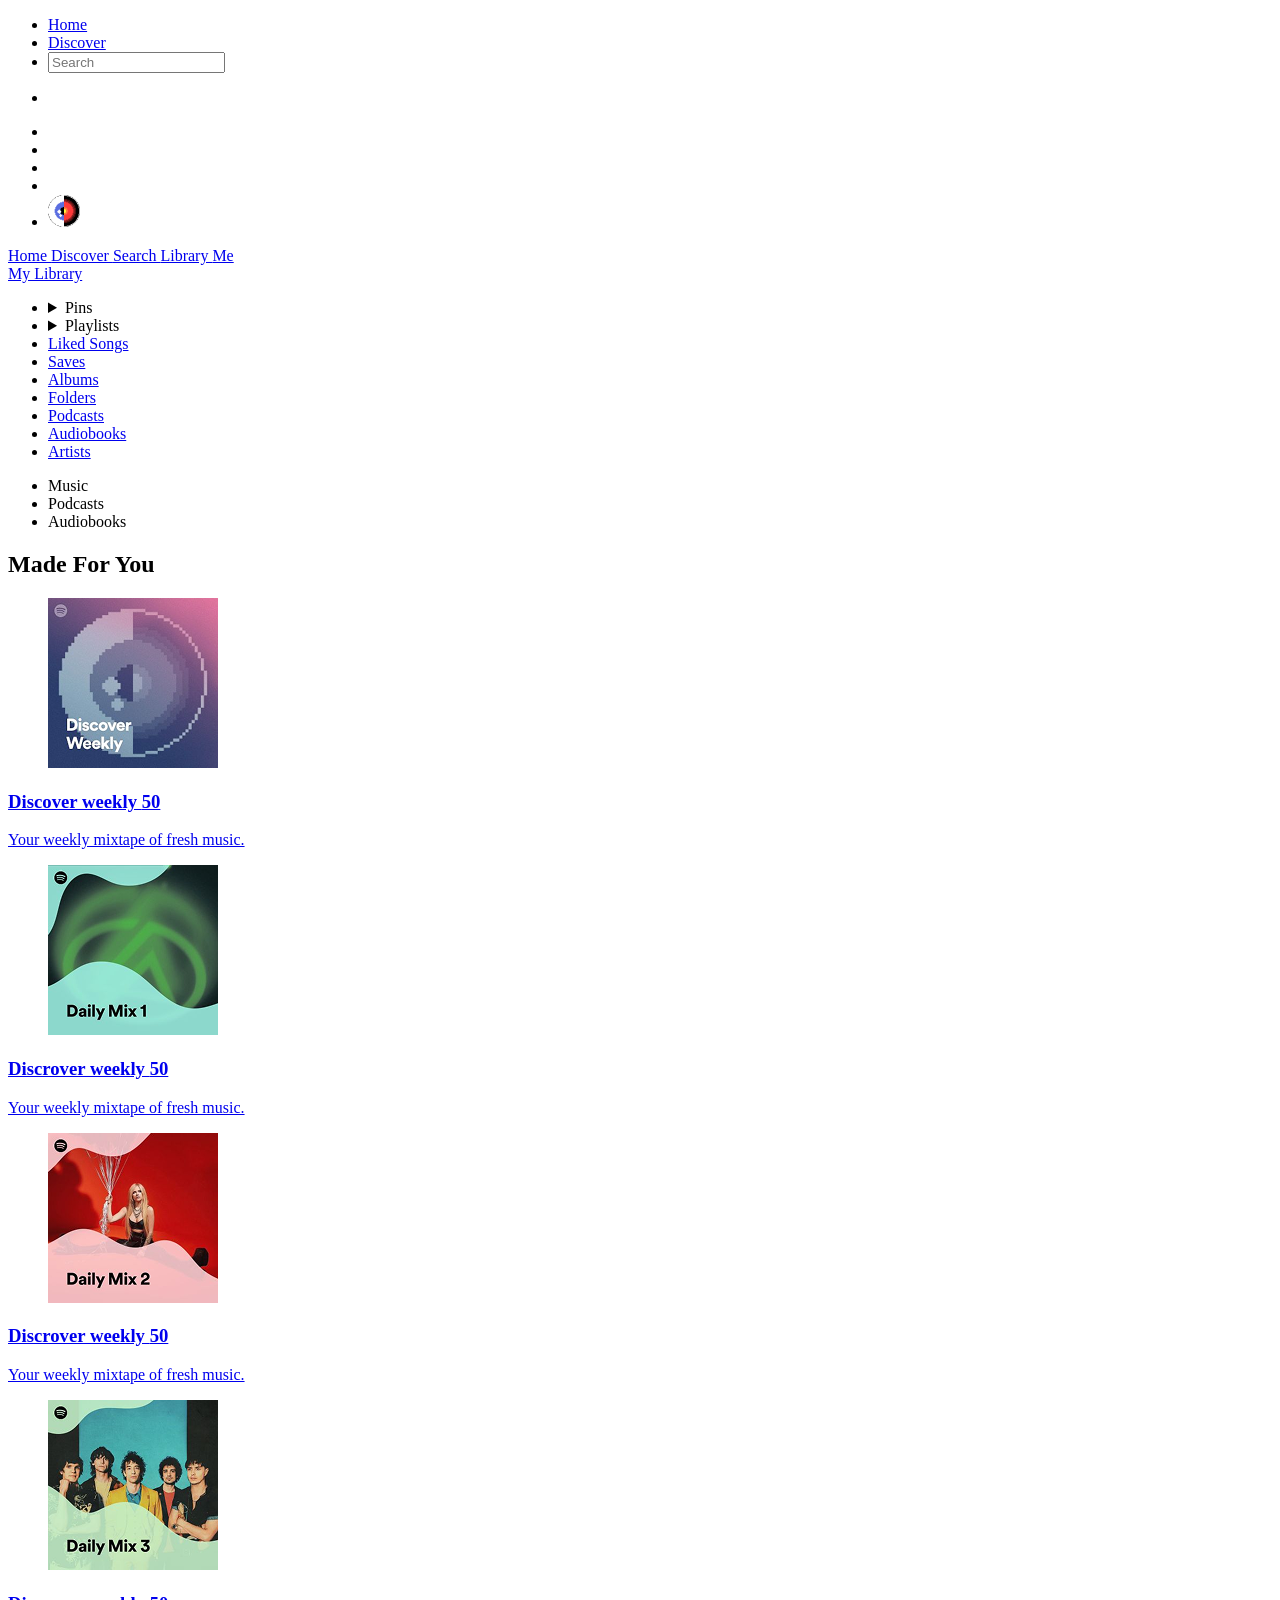
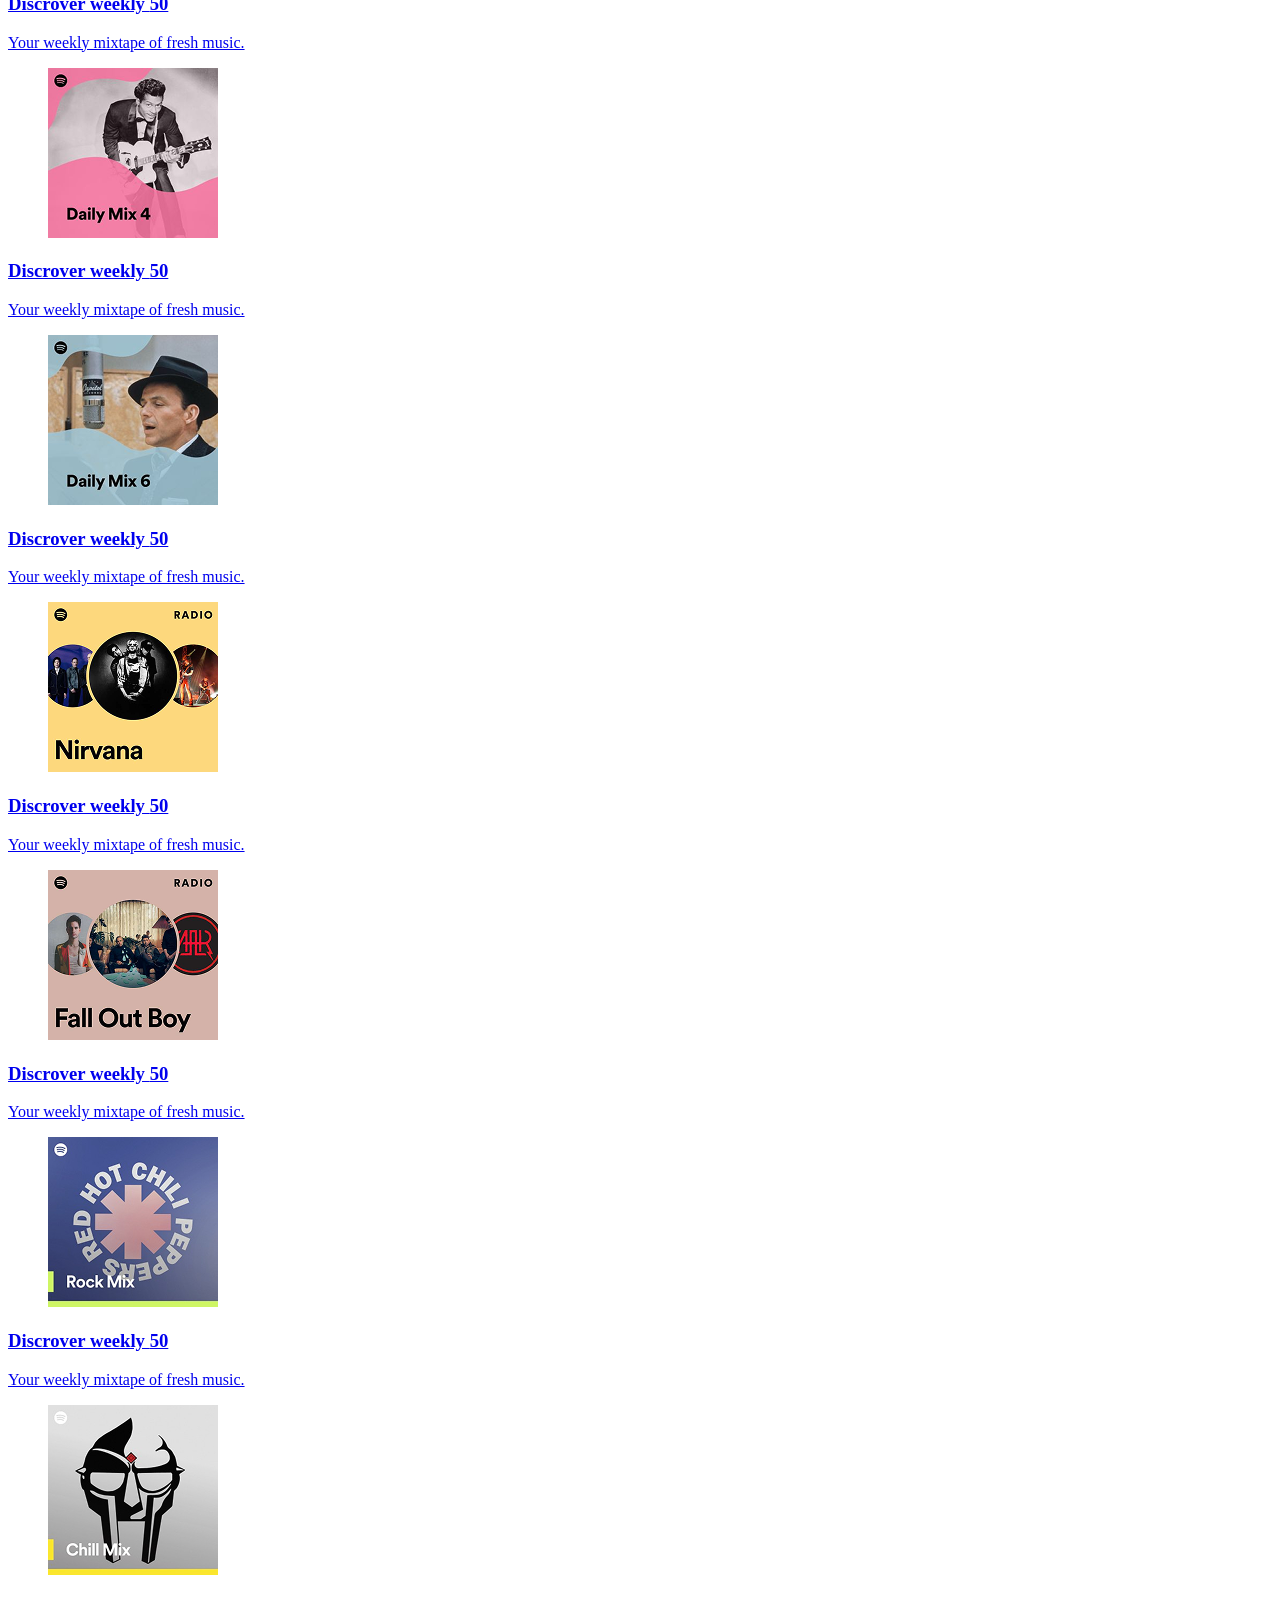
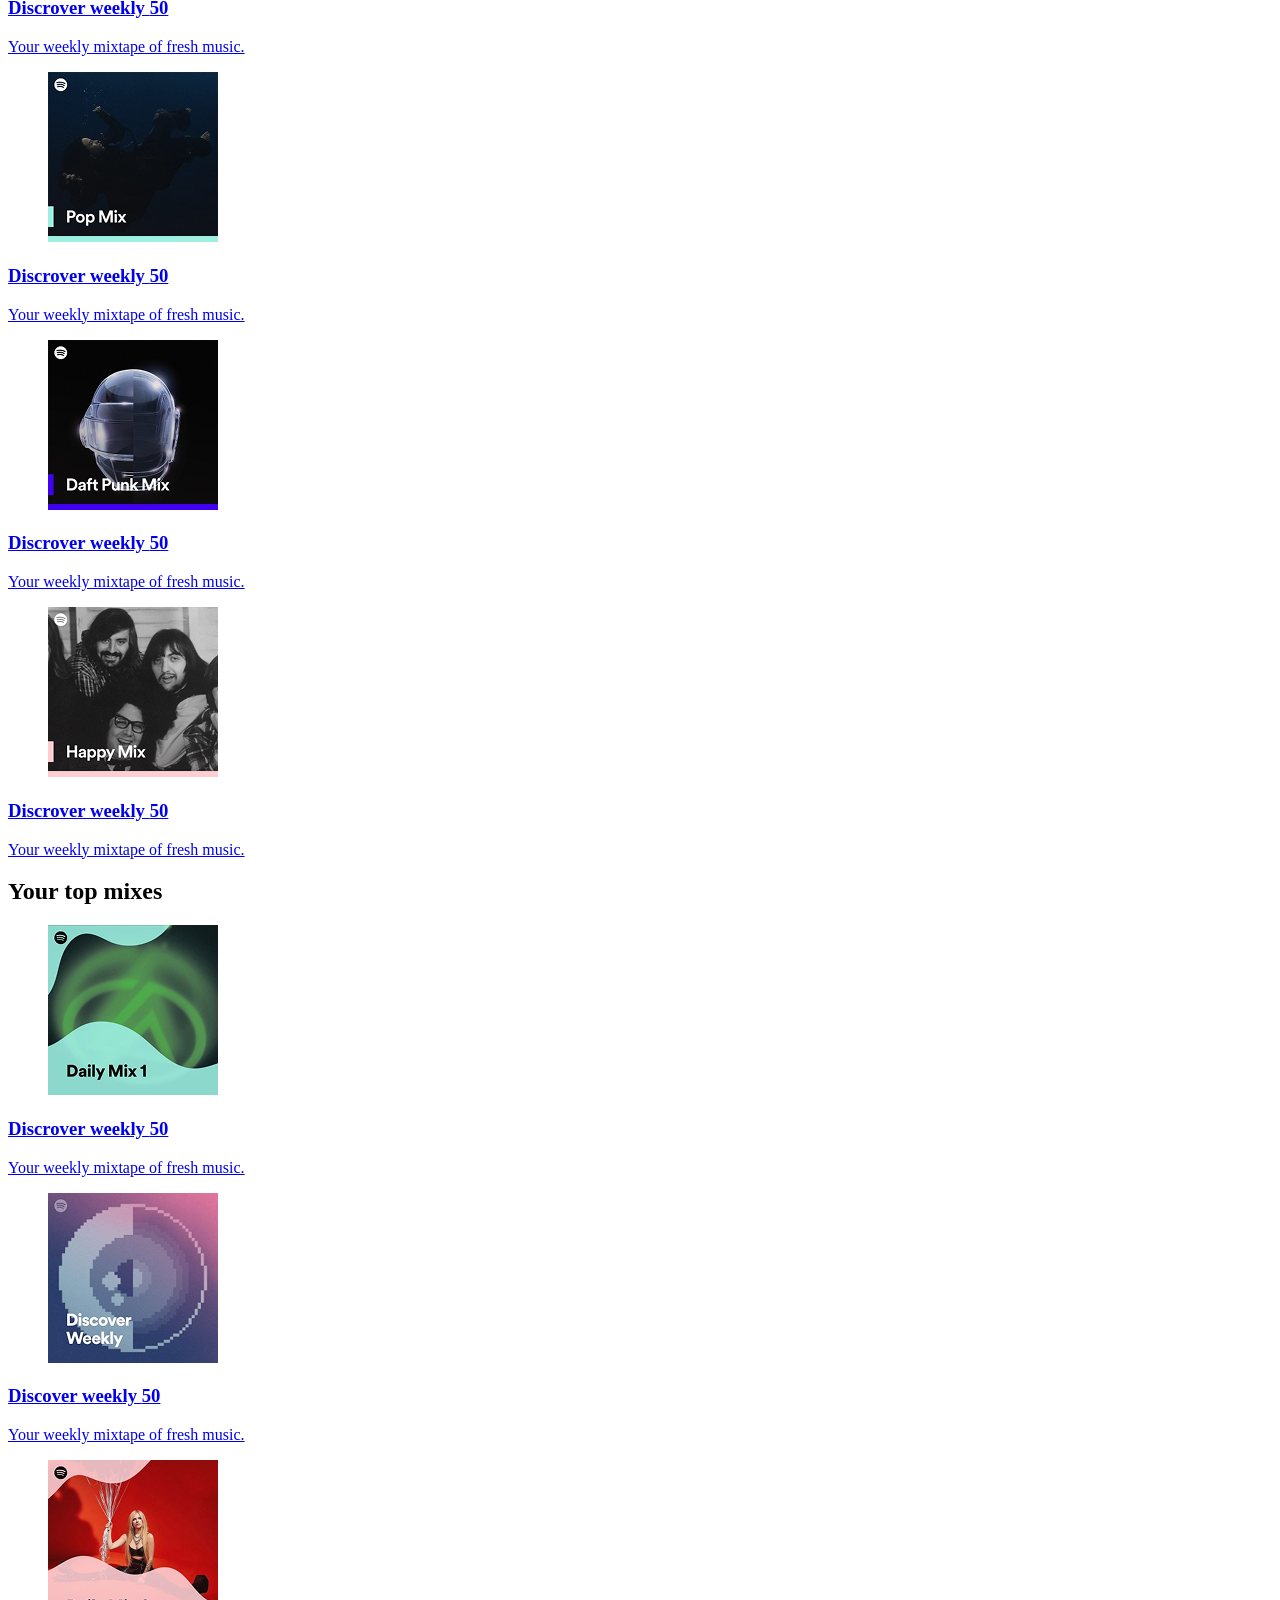
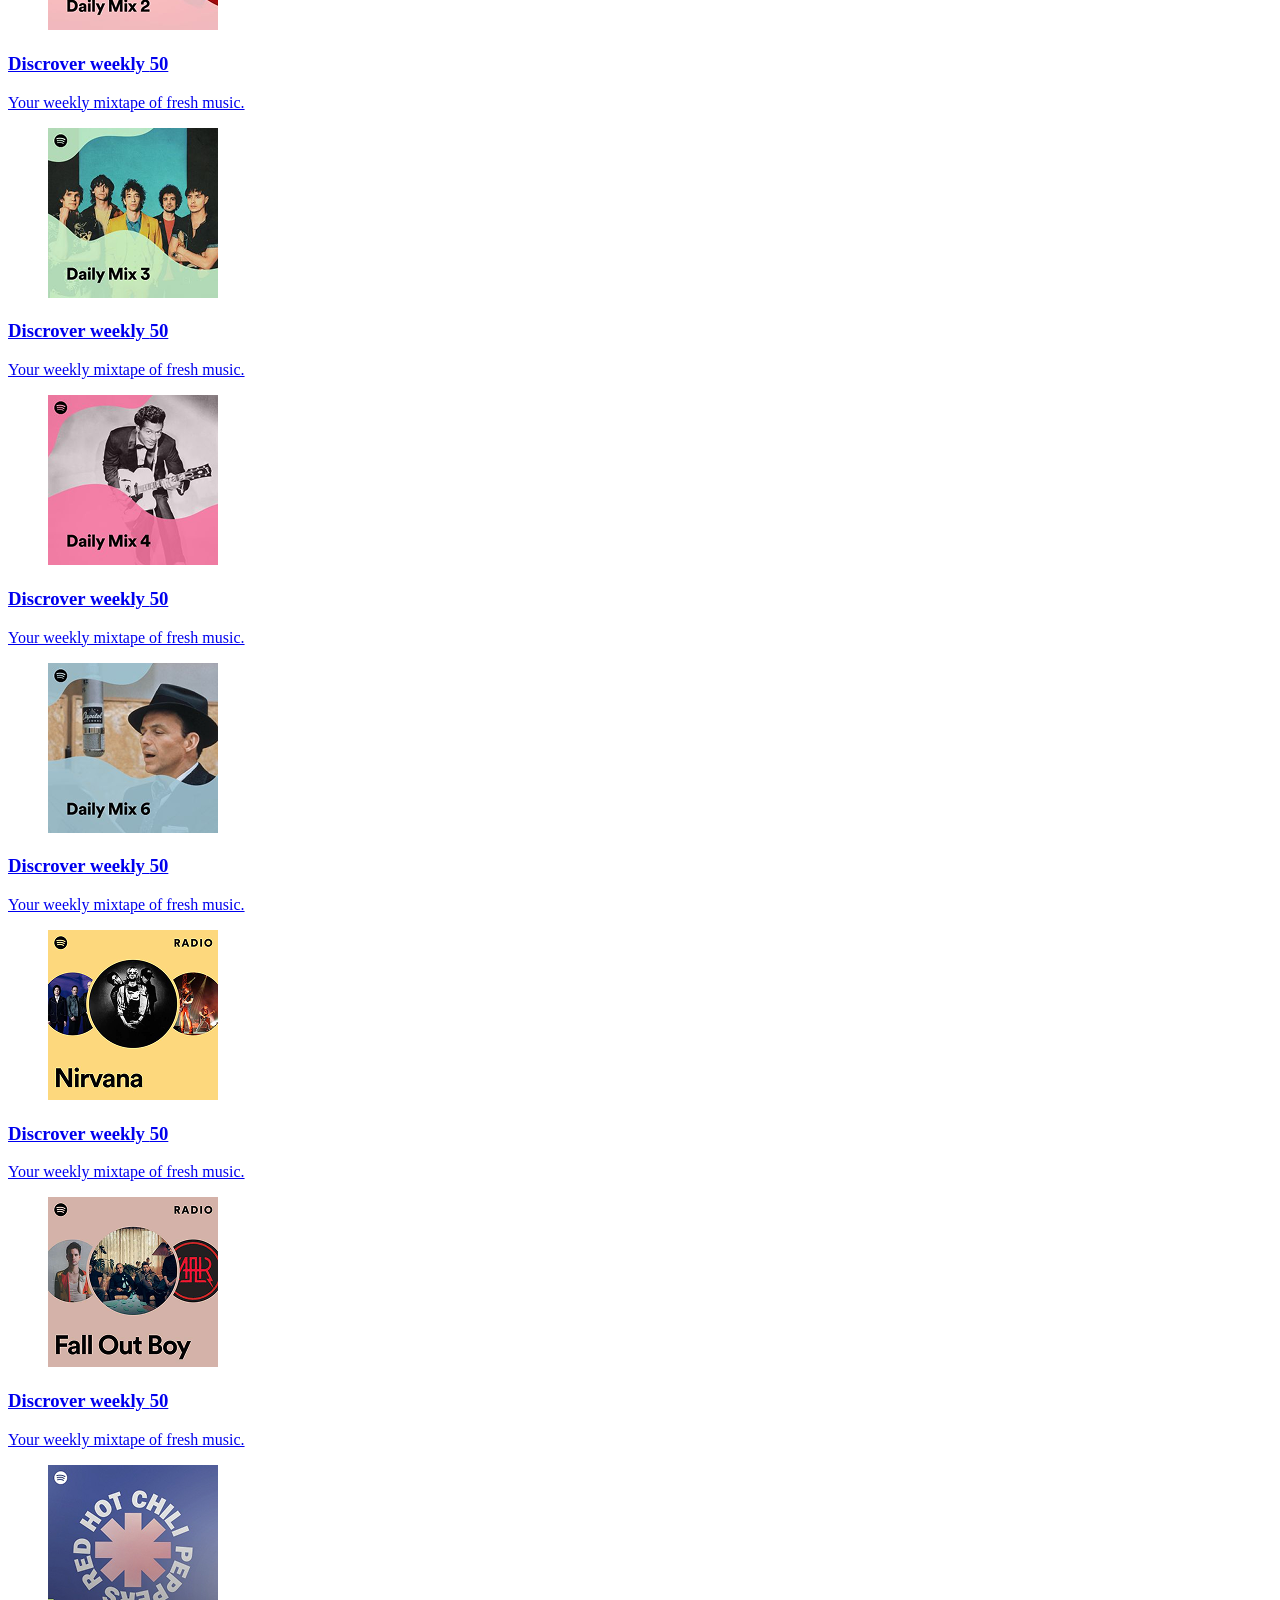
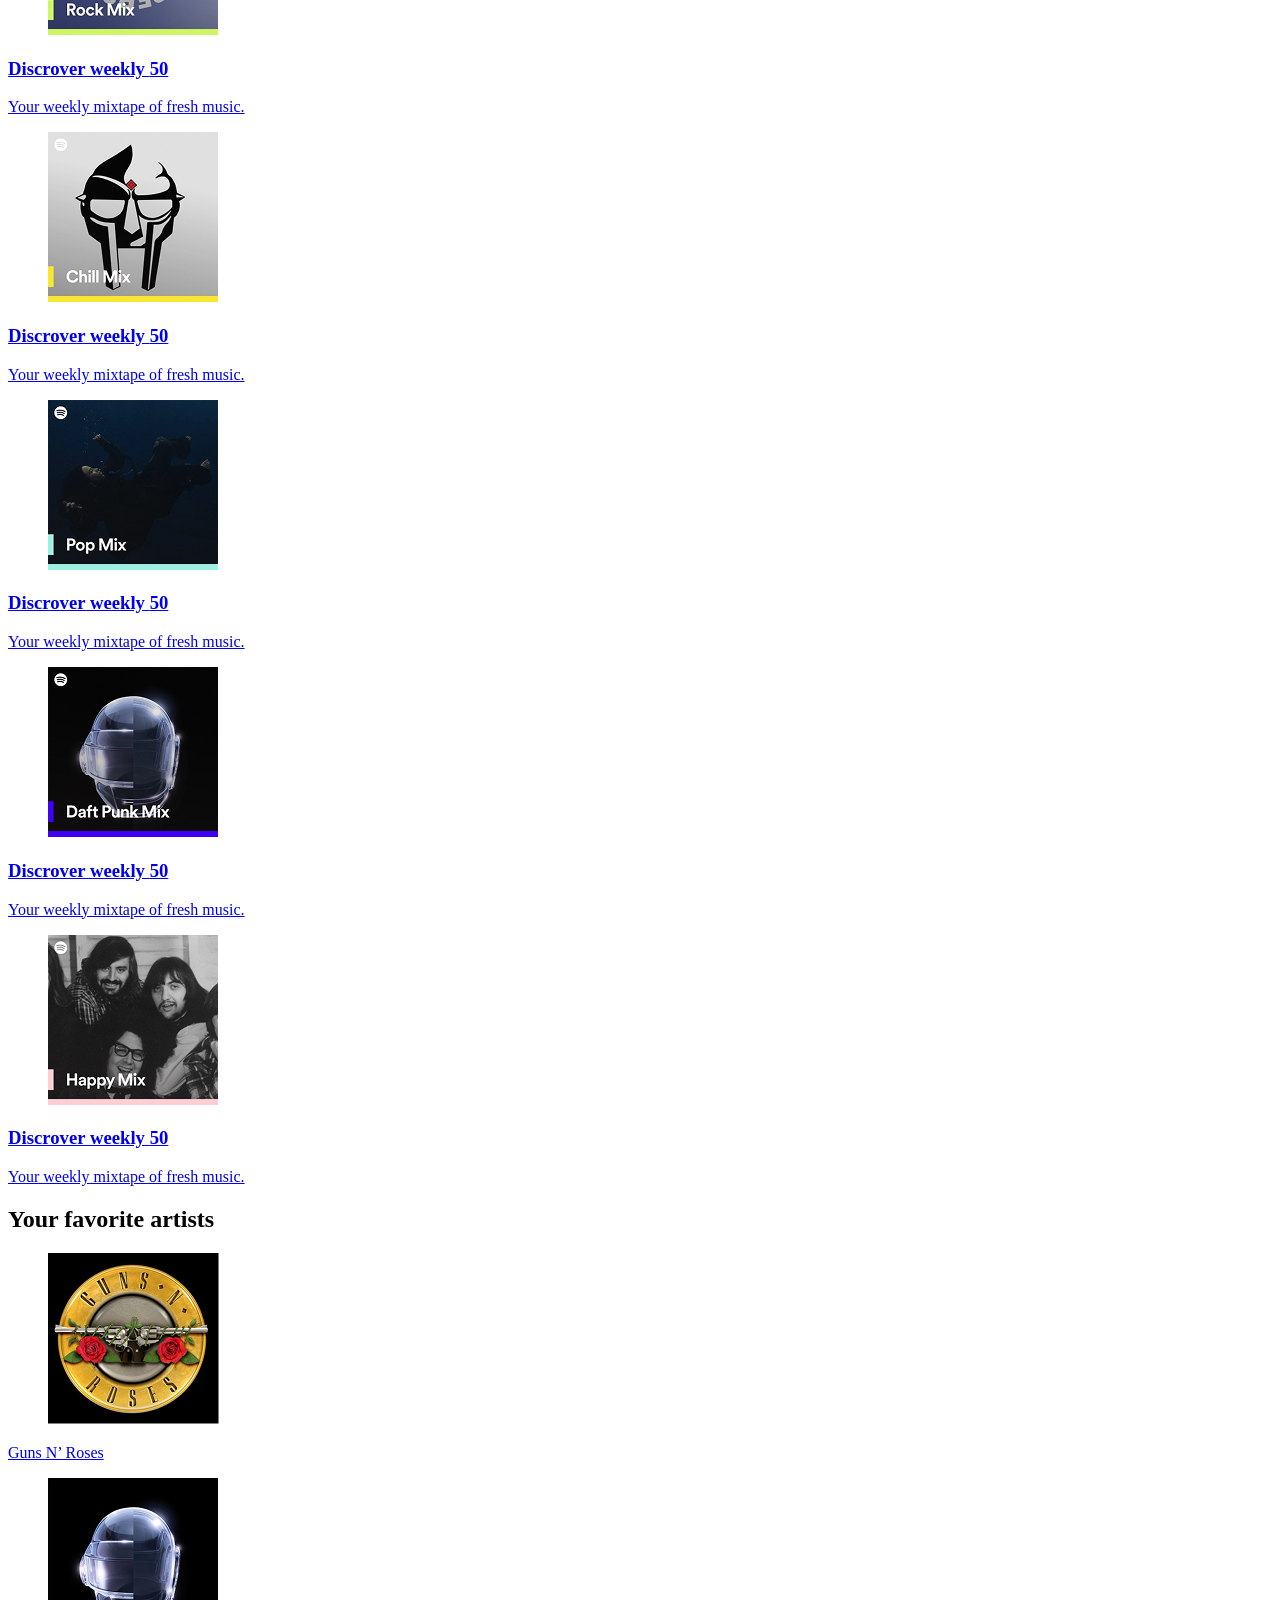
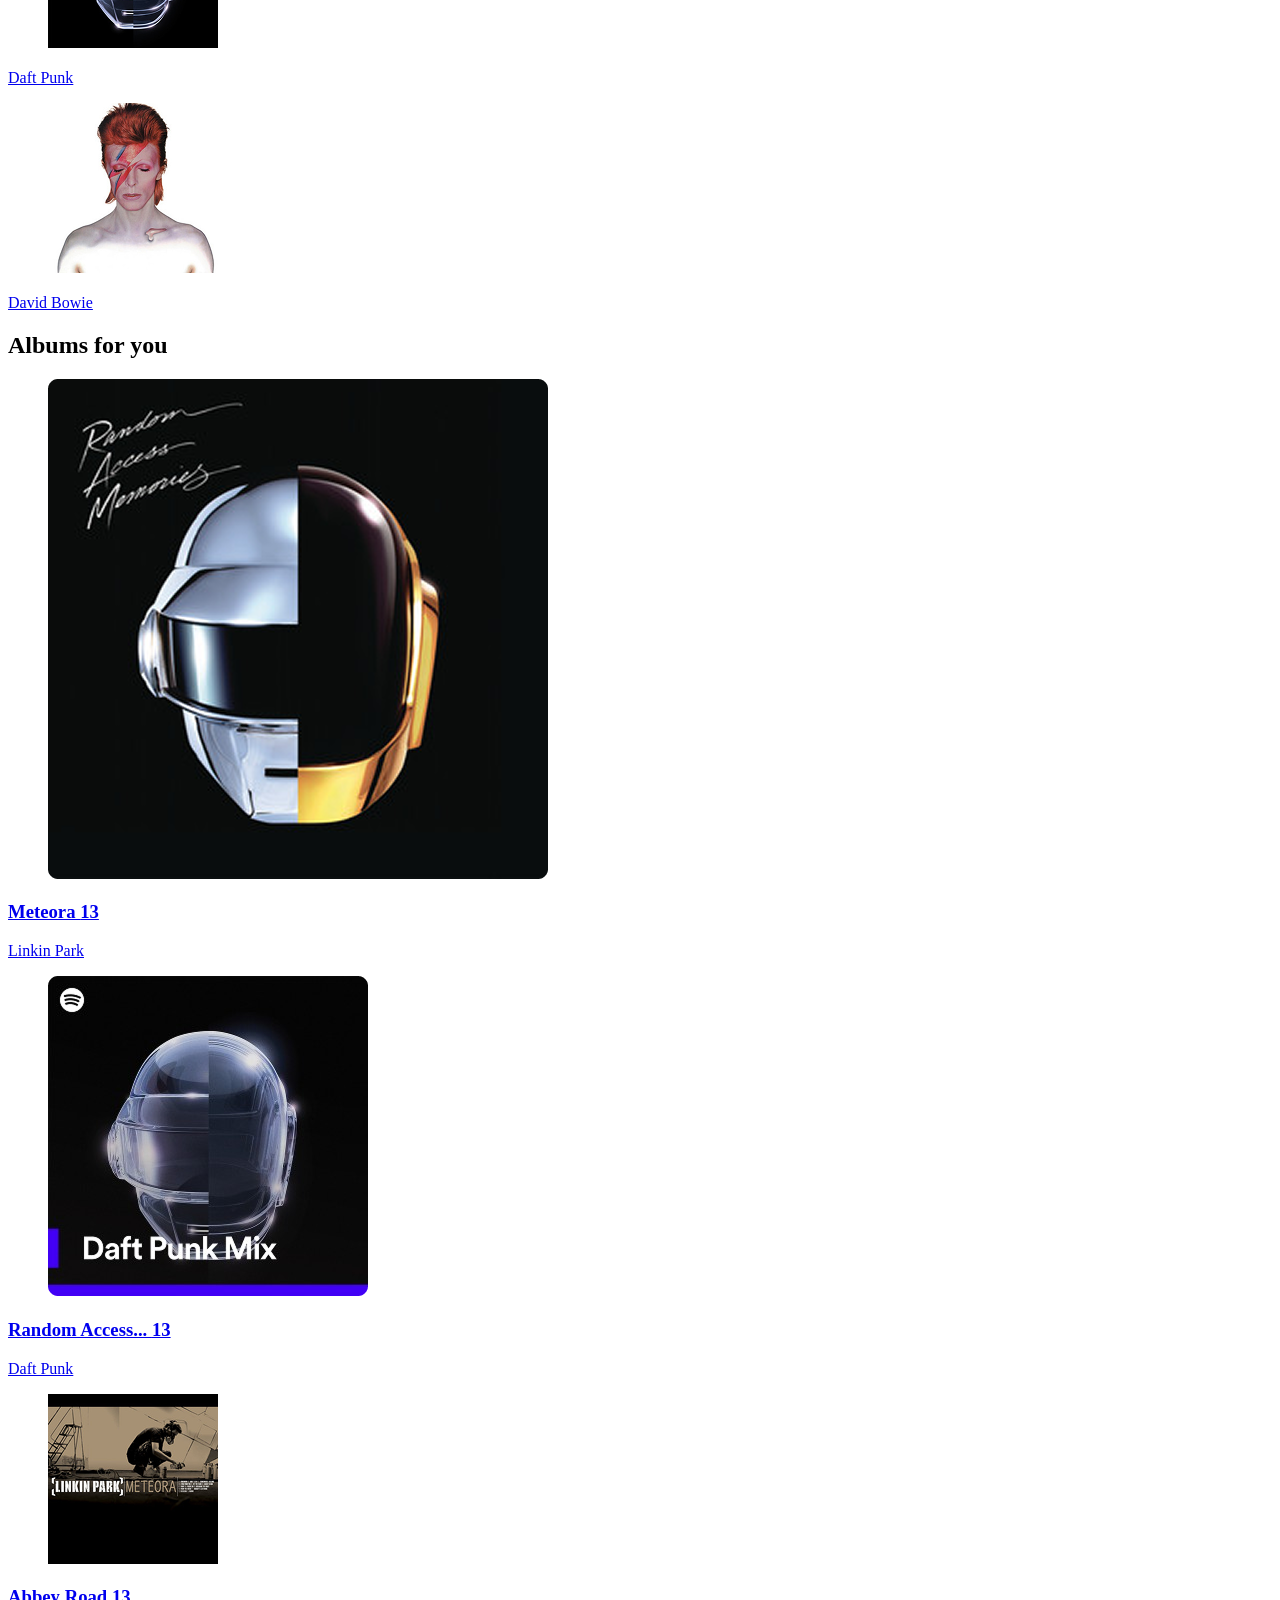
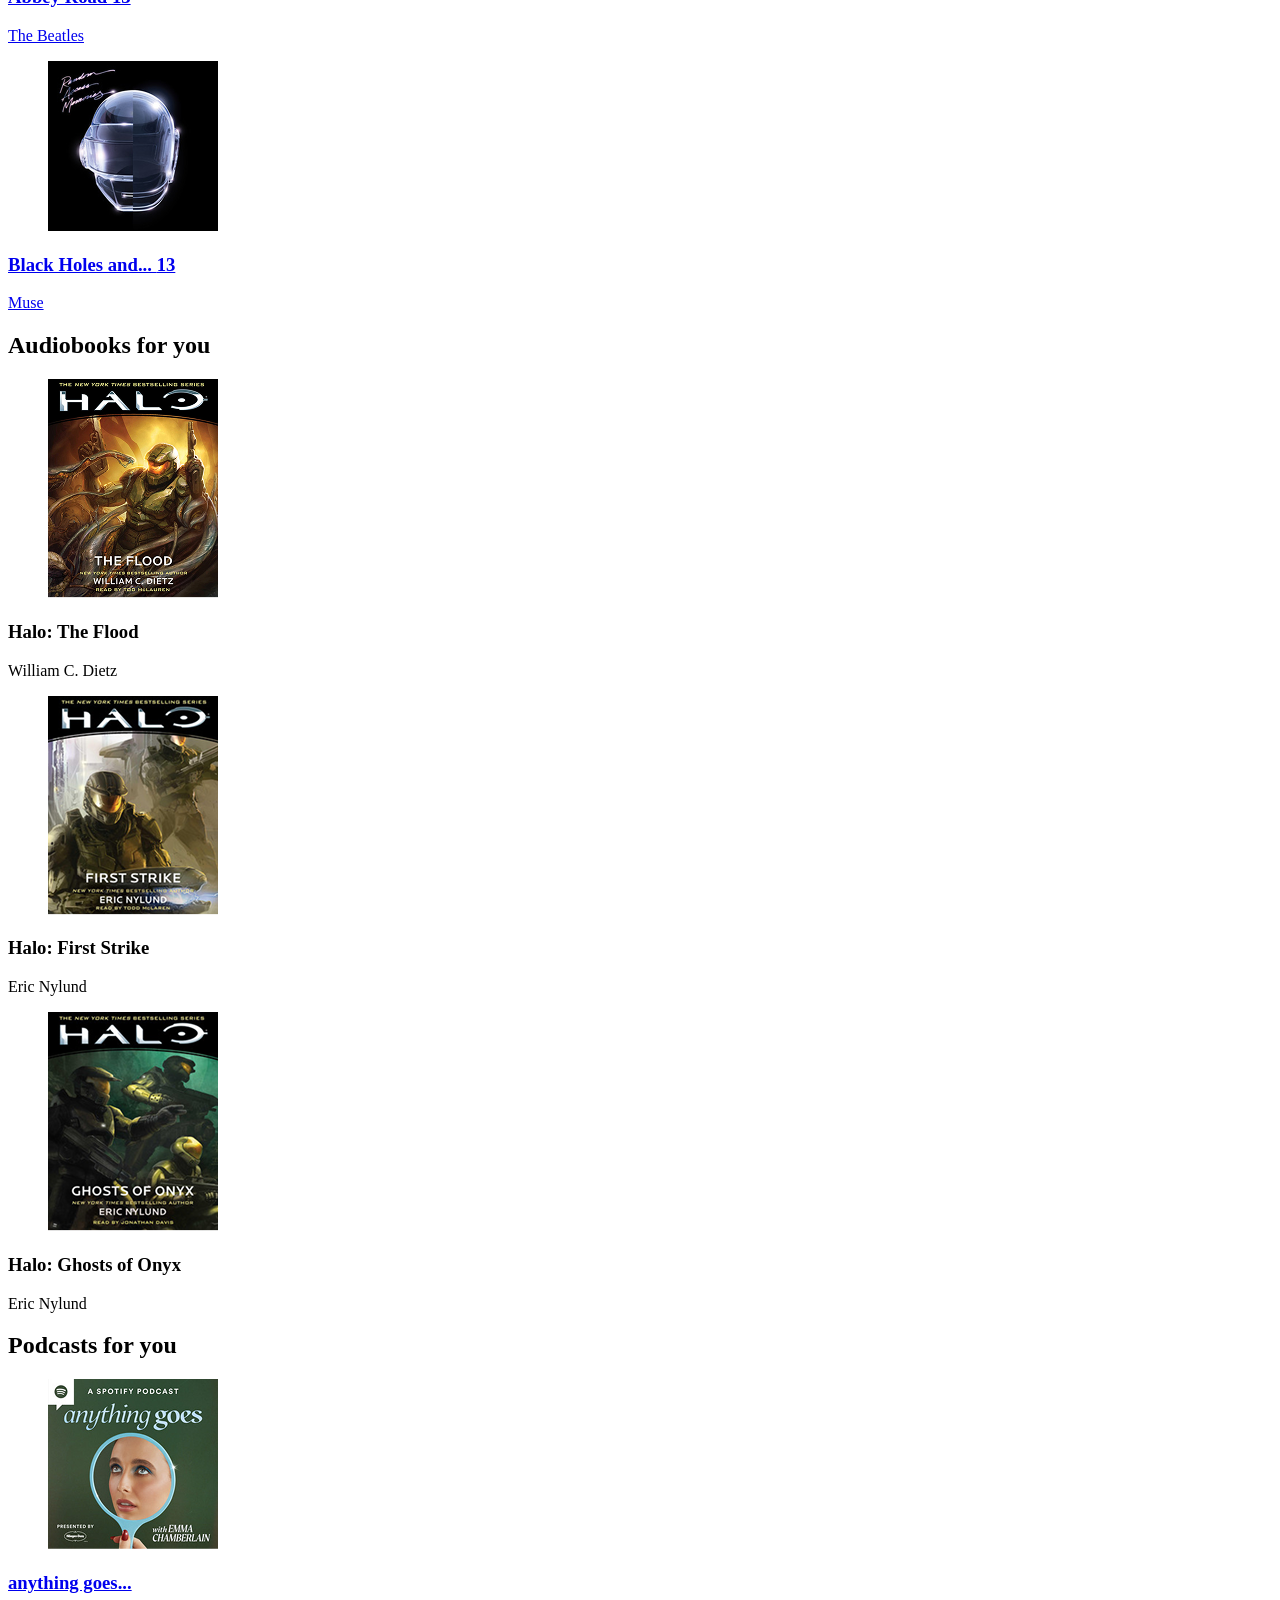
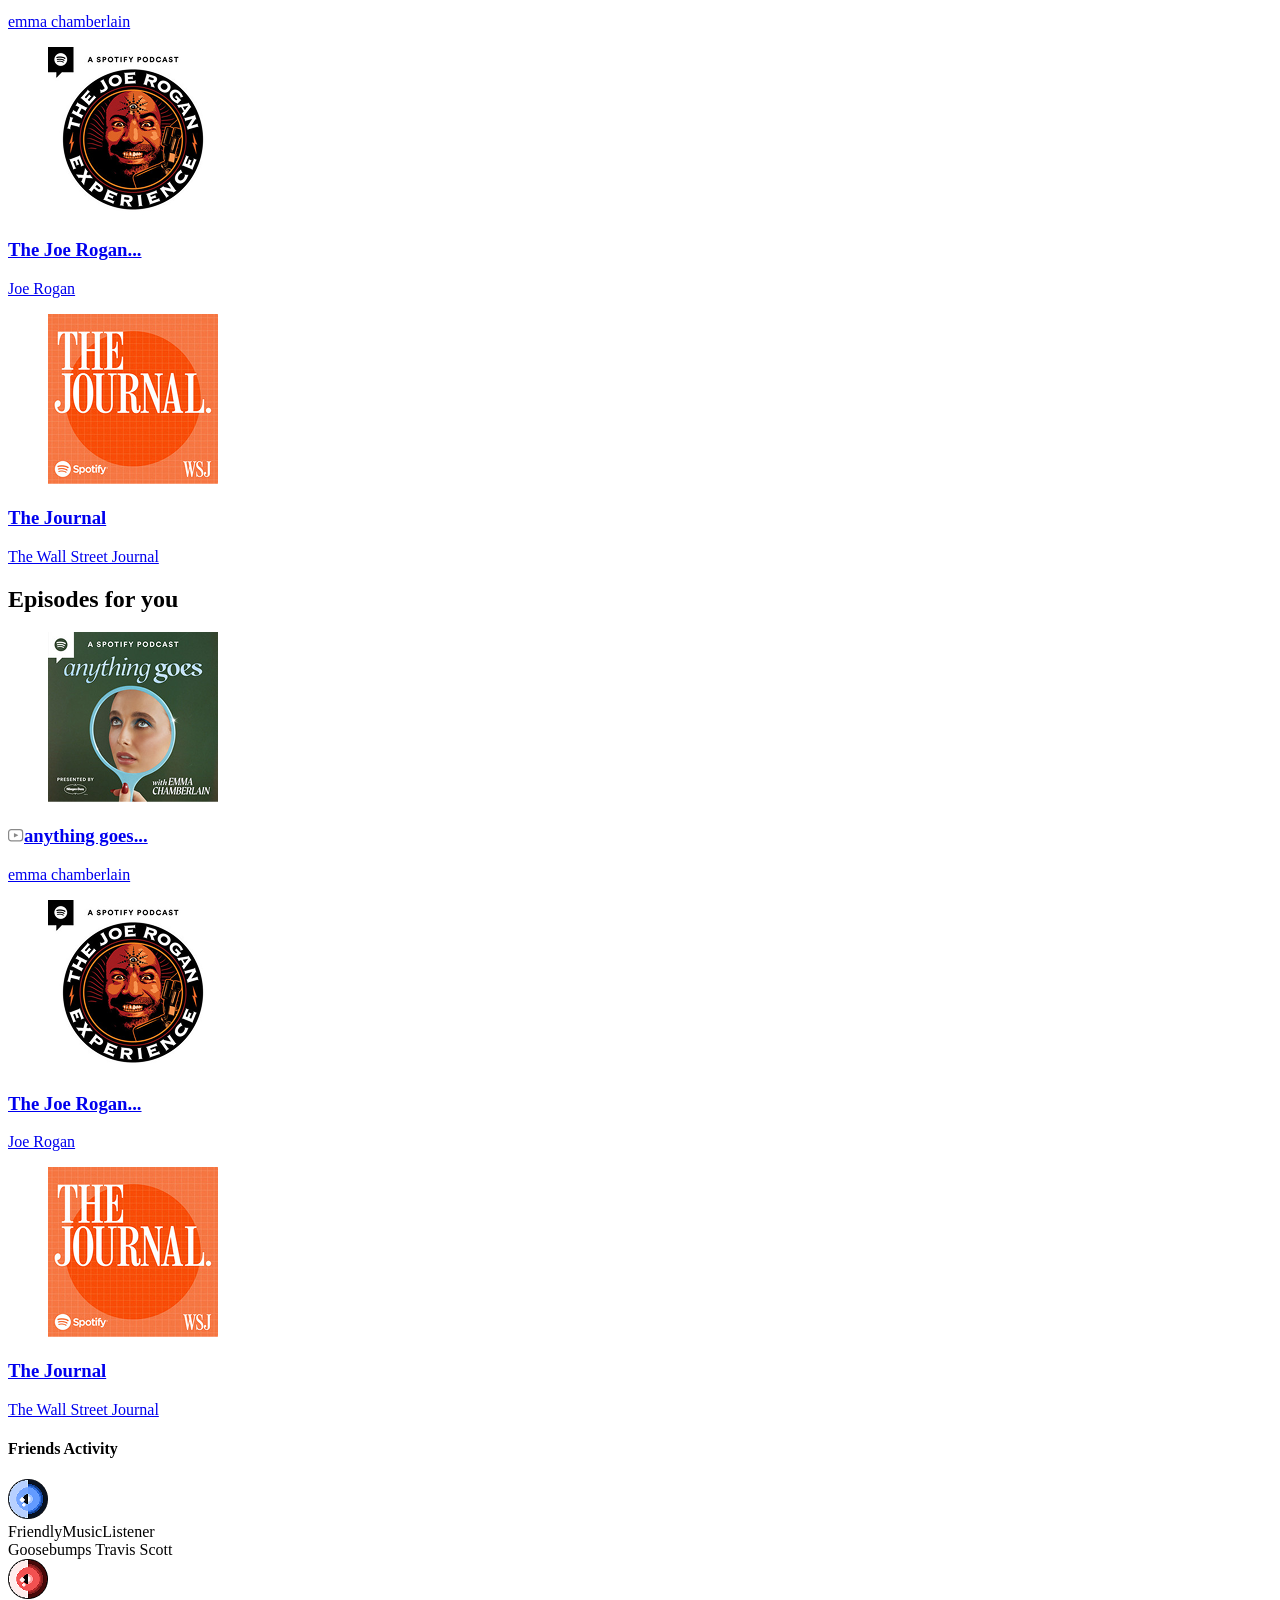
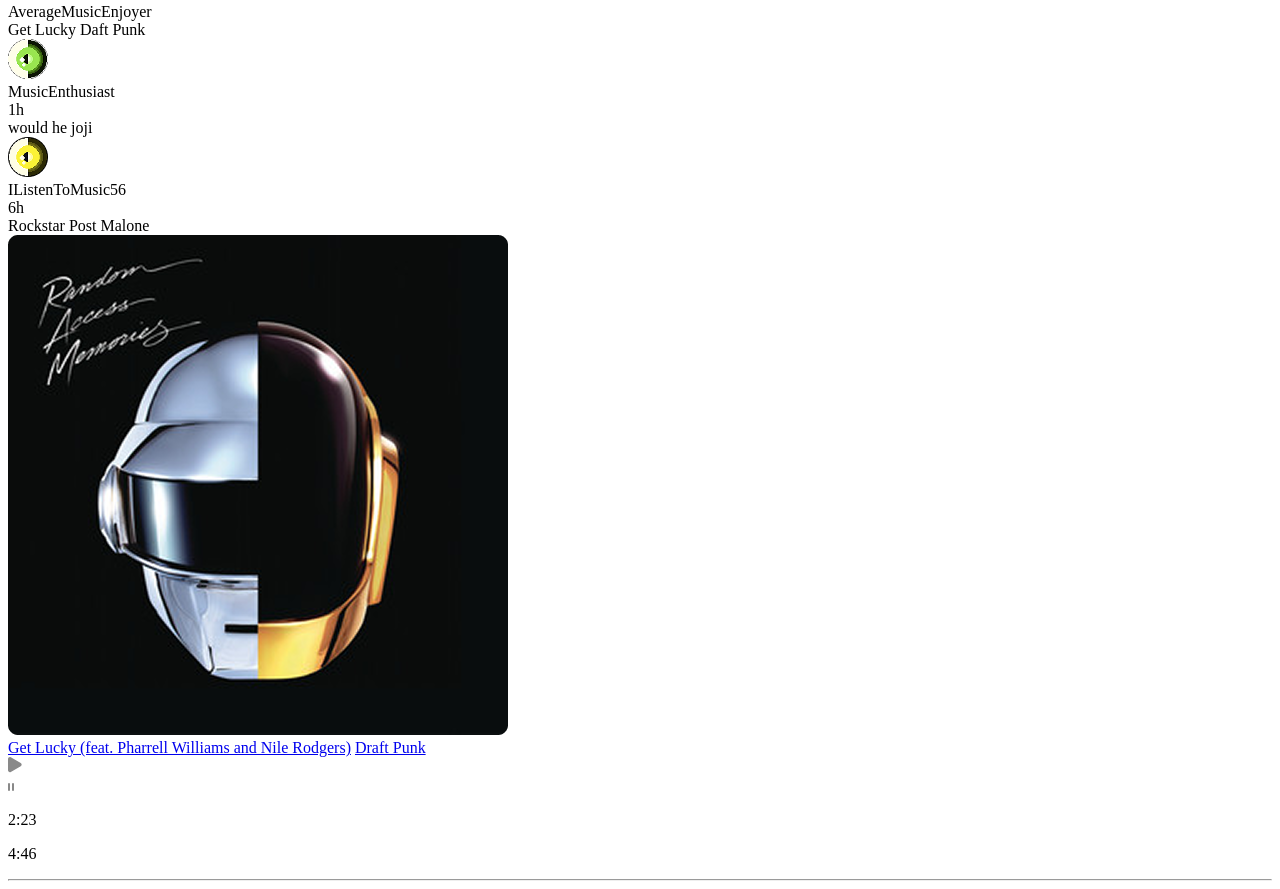
==== commit 6ca61f42: "Create logic of light theme. Change linking in other files, make functional links in header on all d" ====
--- a/index.html
+++ b/index.html
@@ -16,7 +16,7 @@
         <nav class="navigation">
           <ul class="top-nav-ul left-ul">
             <li>
-              <a href="/index.html">
+              <a class="active" href="/index.html">
                 <div class="img-div">
                   <i class="icons icon-home"></i>
                 </div>
@@ -79,36 +79,26 @@
       </div>
       <!-- Mobile navigation -->
       <nav class="mobile-nav">
-        <input type="radio" name="mobile-nav" id="homeNav" />
-        <label for="homeNav">
+        <a href="/">
           <i class="icons icon-home-inactive icon-green"></i>
           Home
-        </label>
-
-        <input type="radio" name="mobile-nav" id="discoverNav" />
-
-        <label for="discoverNav">
+        </a>
+        <a href="/pages/discover.html">
           <i class="icons icon-discover icon-green"></i>
           Discover
-        </label>
-
-        <input type="radio" name="mobile-nav" id="searchNav" />
-        <label for="searchNav">
+        </a>
+        <a href="/pages/search.html">
           <i class="icons icon-search icon-green"></i>
           Search
-        </label>
-
-        <input type="radio" name="mobile-nav" id="libraryNav" />
-        <label for="libraryNav">
+        </a>
+        <a href="/pages/library.html">
           <i class="icons icon-library icon-green"></i>
           Library
-        </label>
-
-        <input type="radio" name="mobile-nav" id="myProfileNav" />
-        <label for="myProfileNav">
+        </a>
+        <a href="/pages/profile.html">
           <i class="icons icon-me icon-green"></i>
           Me
-        </label>
+        </a>
       </nav>
     </header>
     <aside class="sidebar">
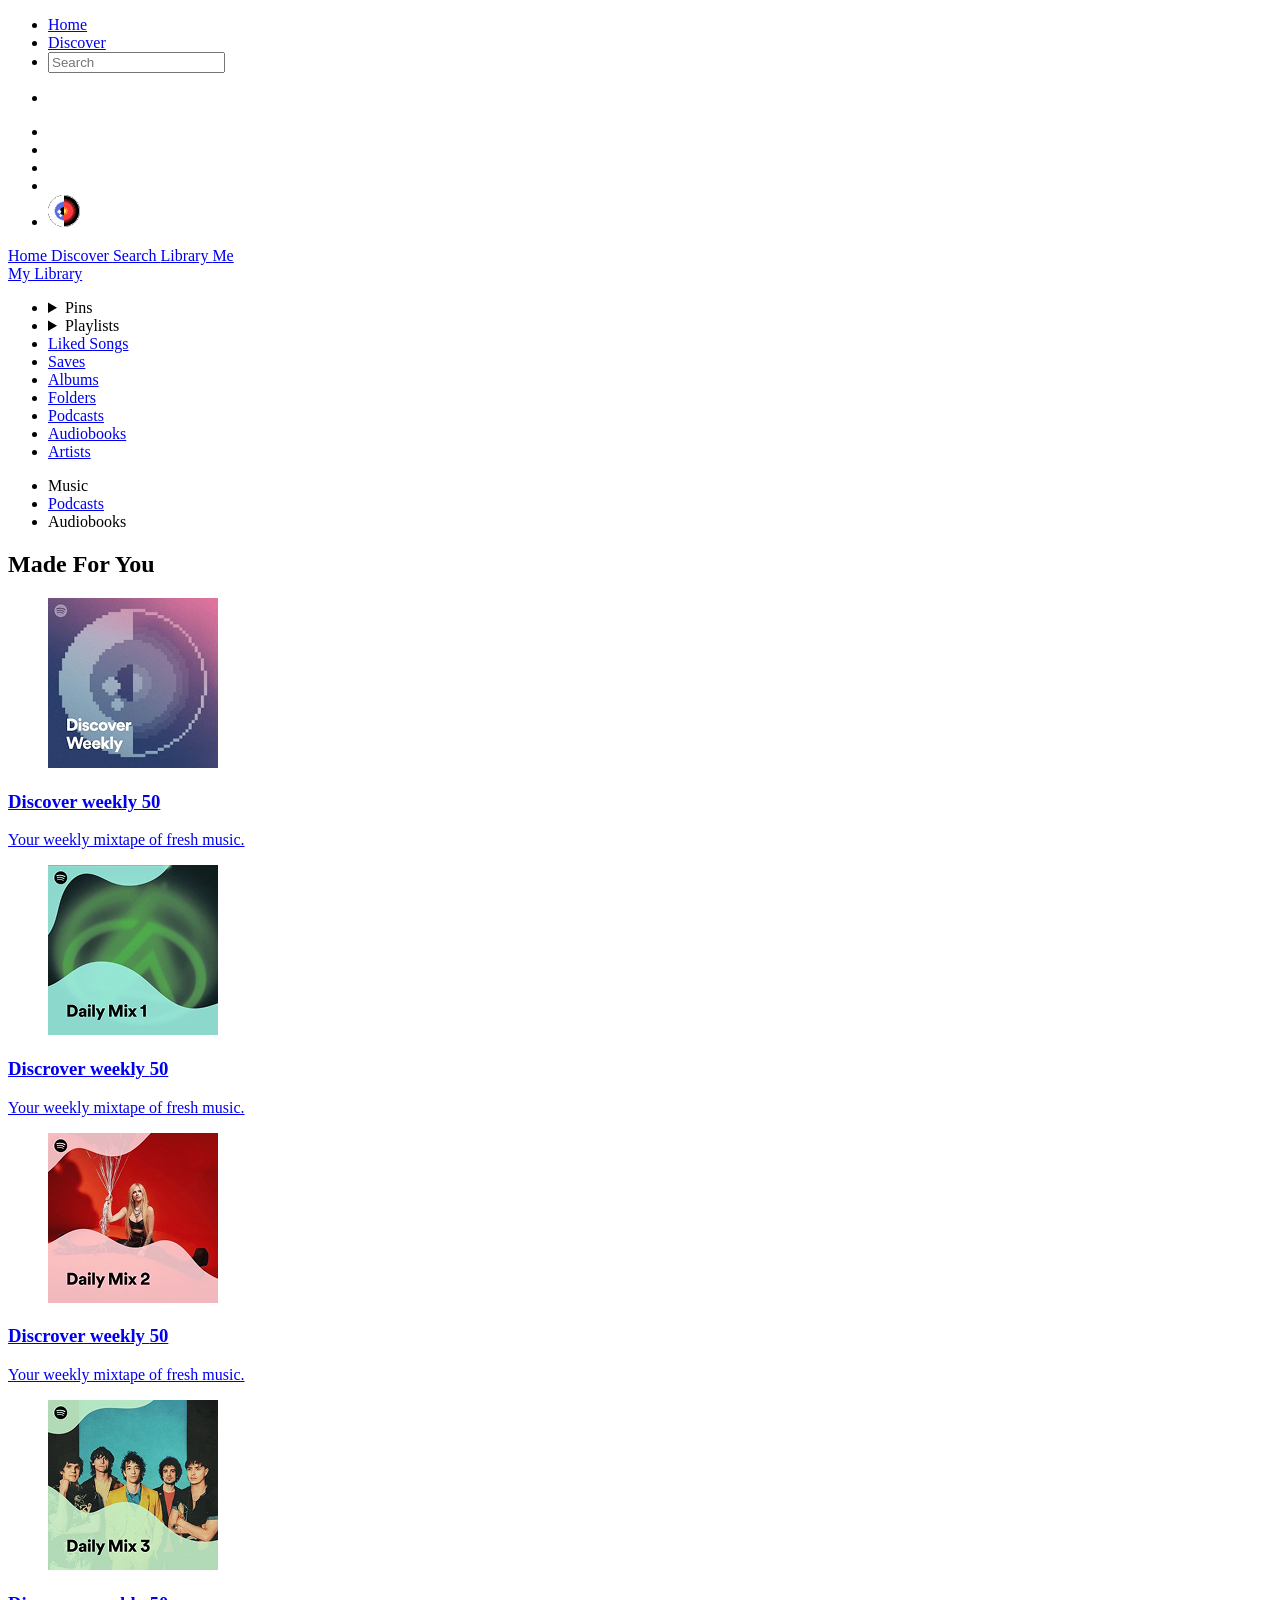
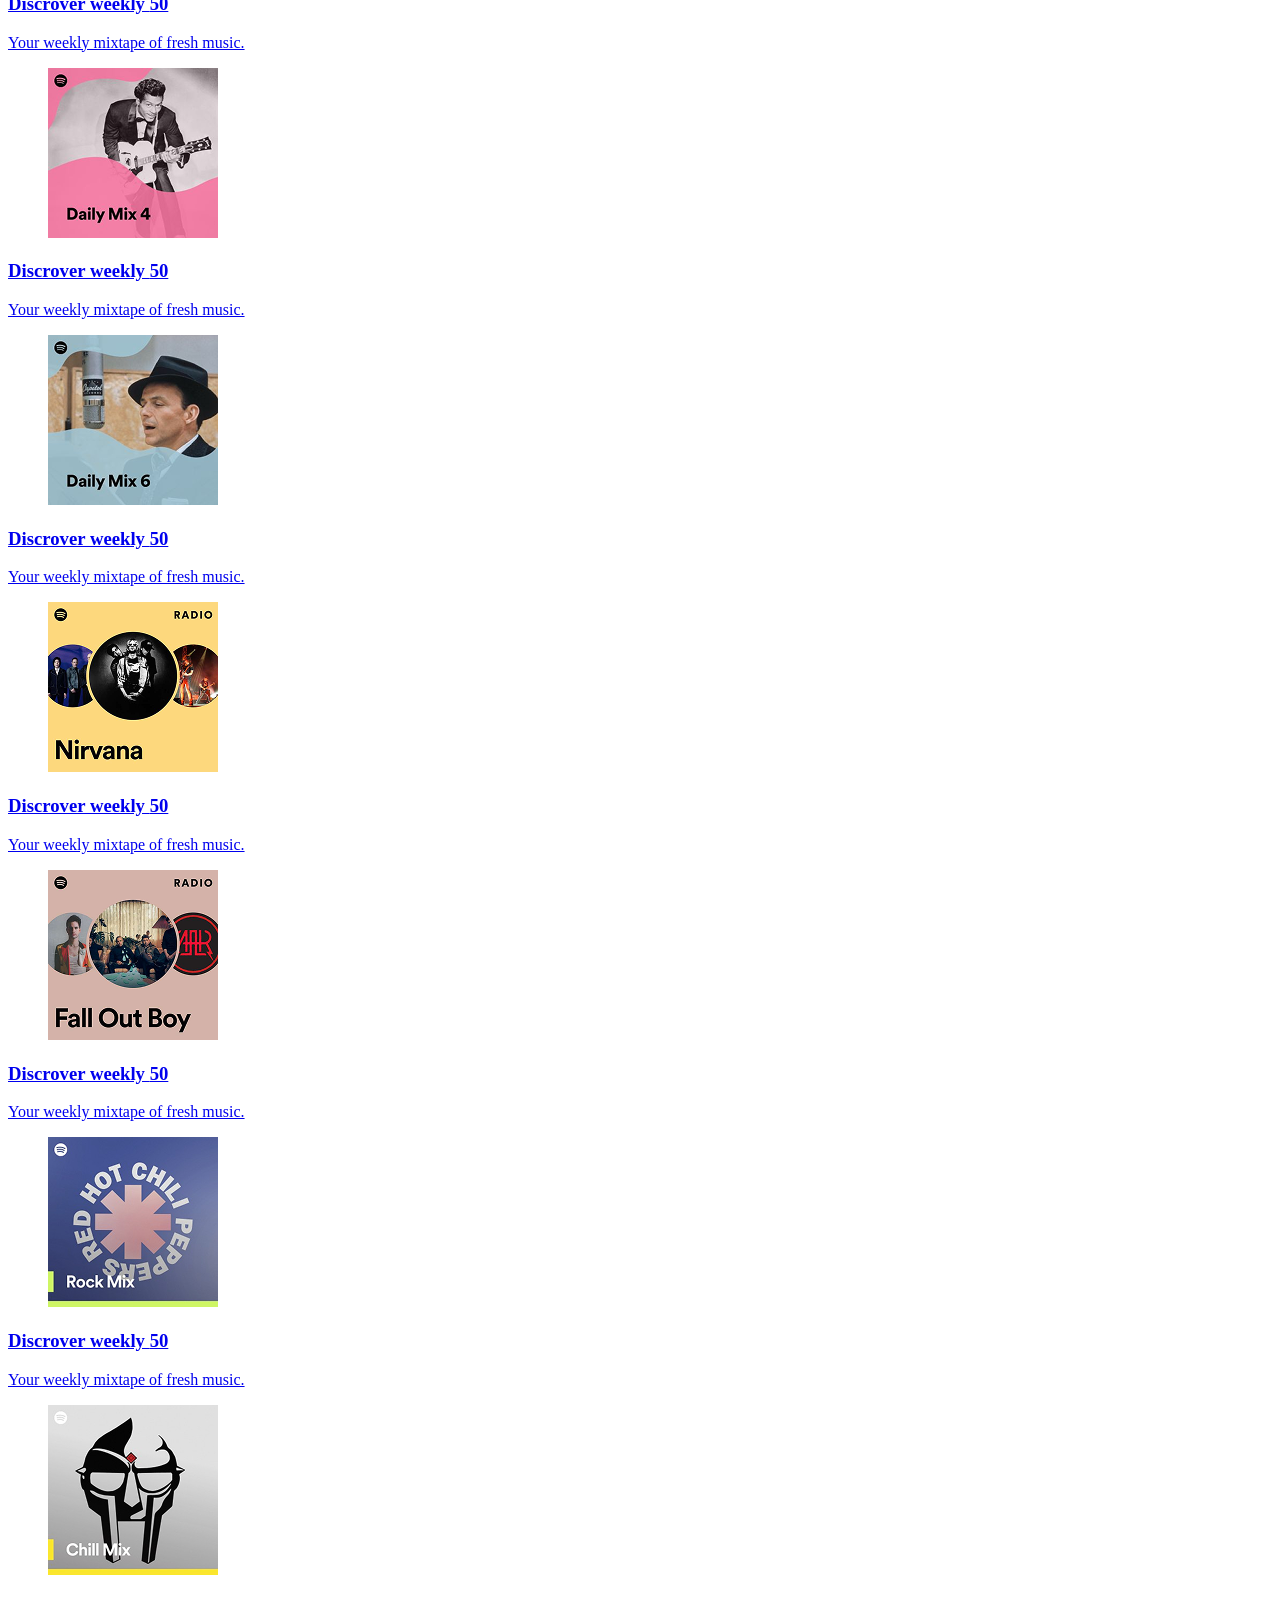
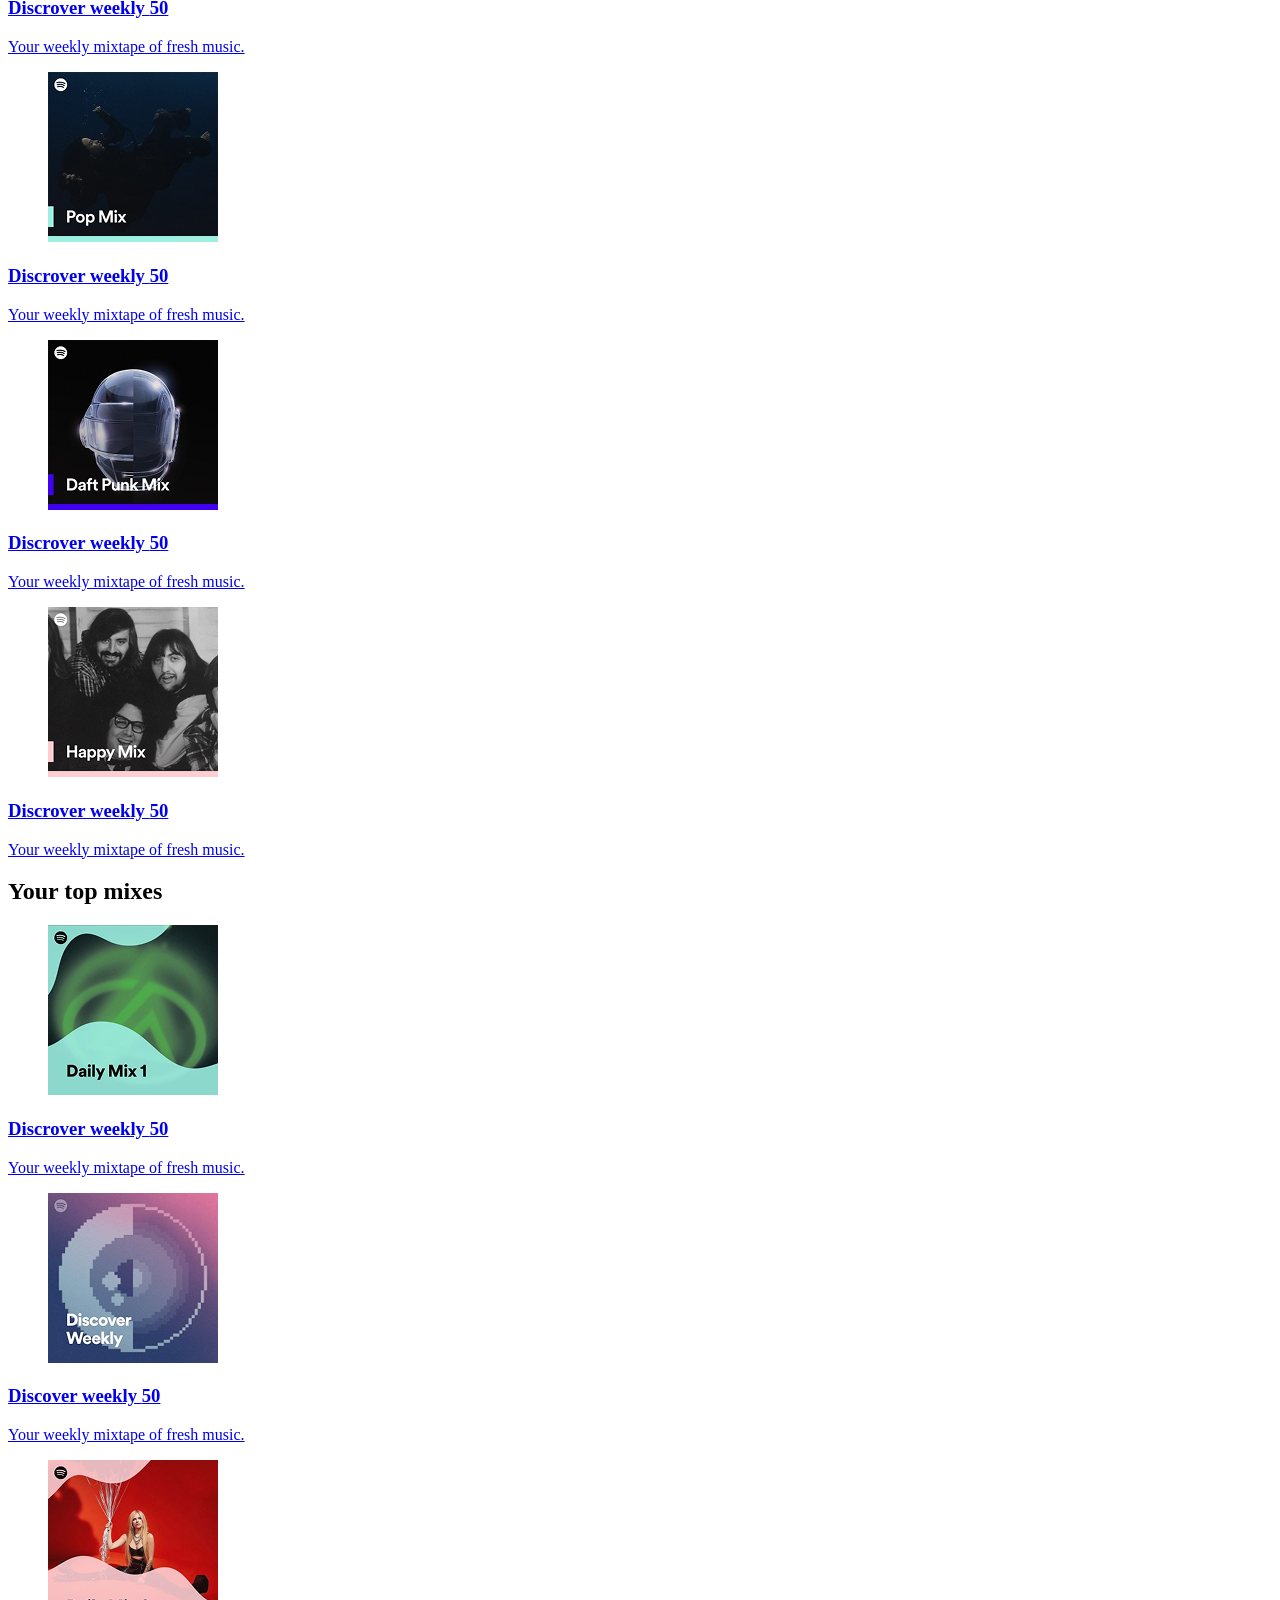
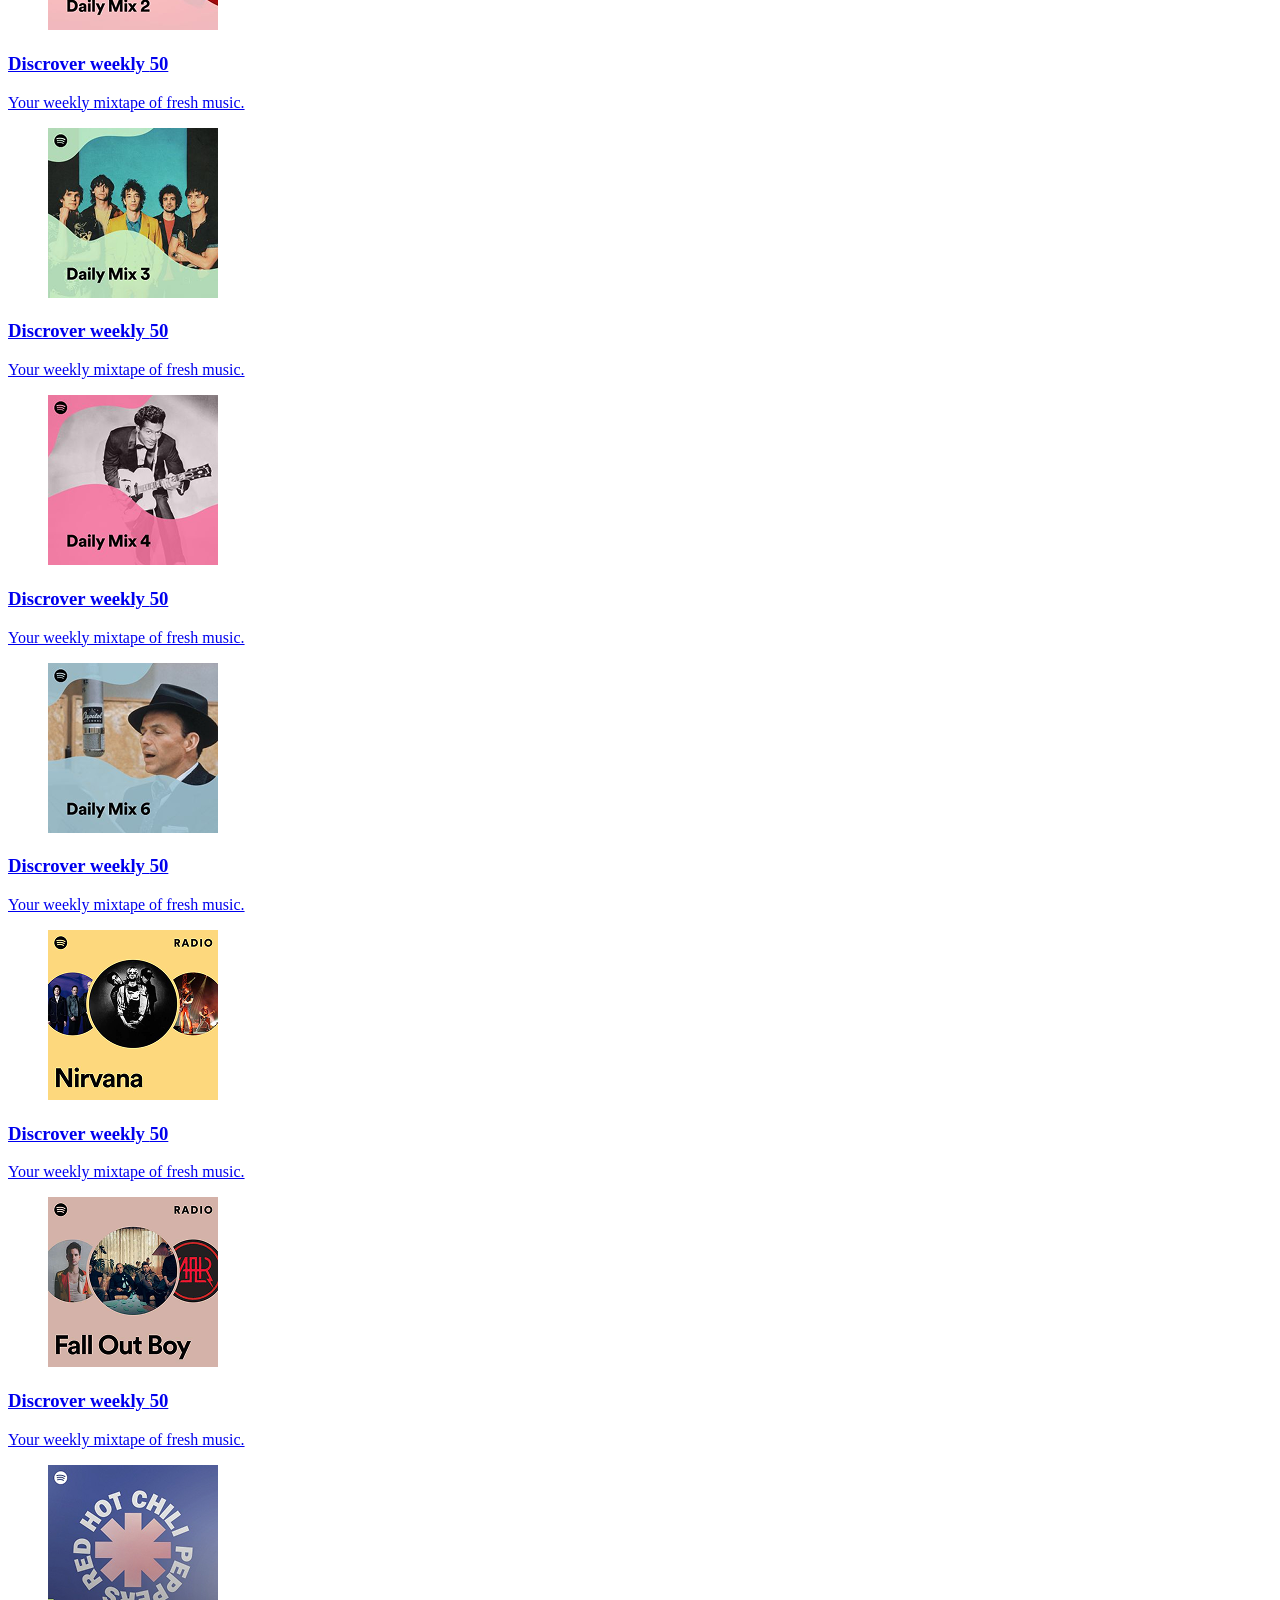
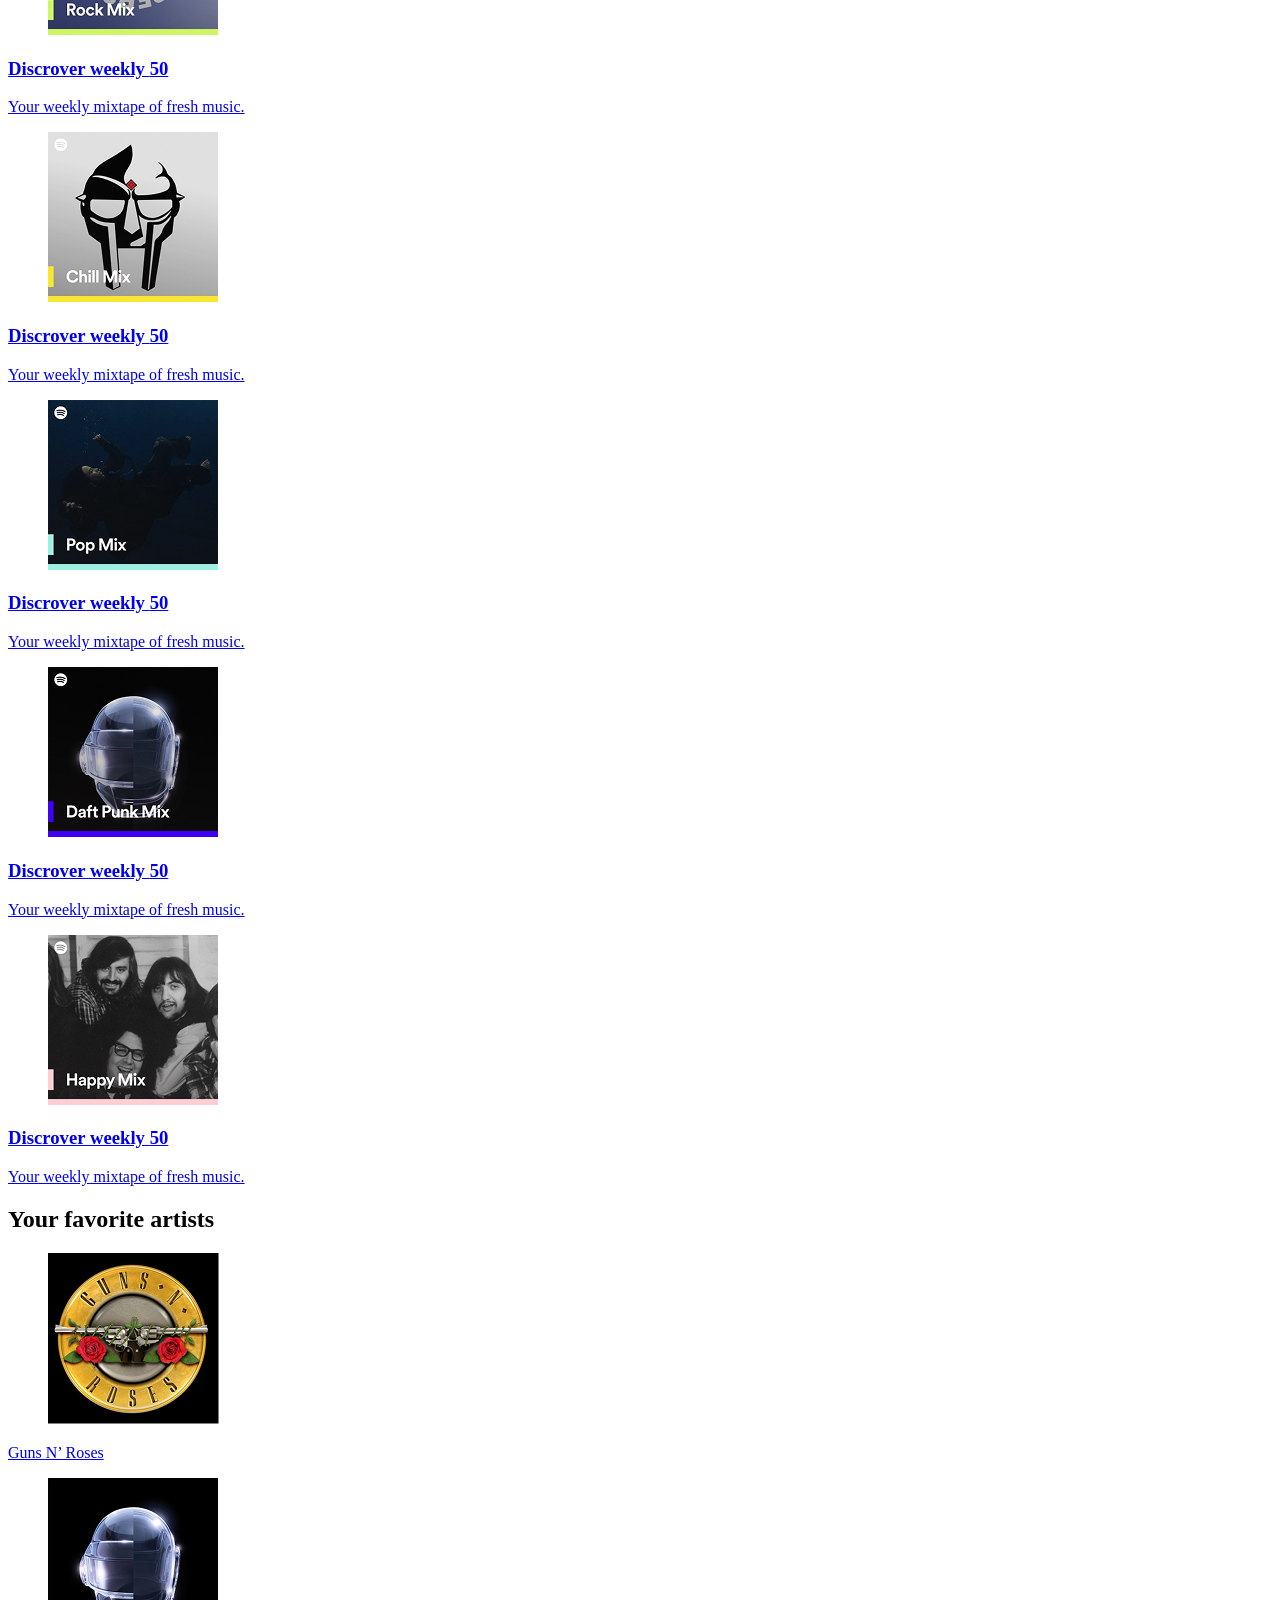
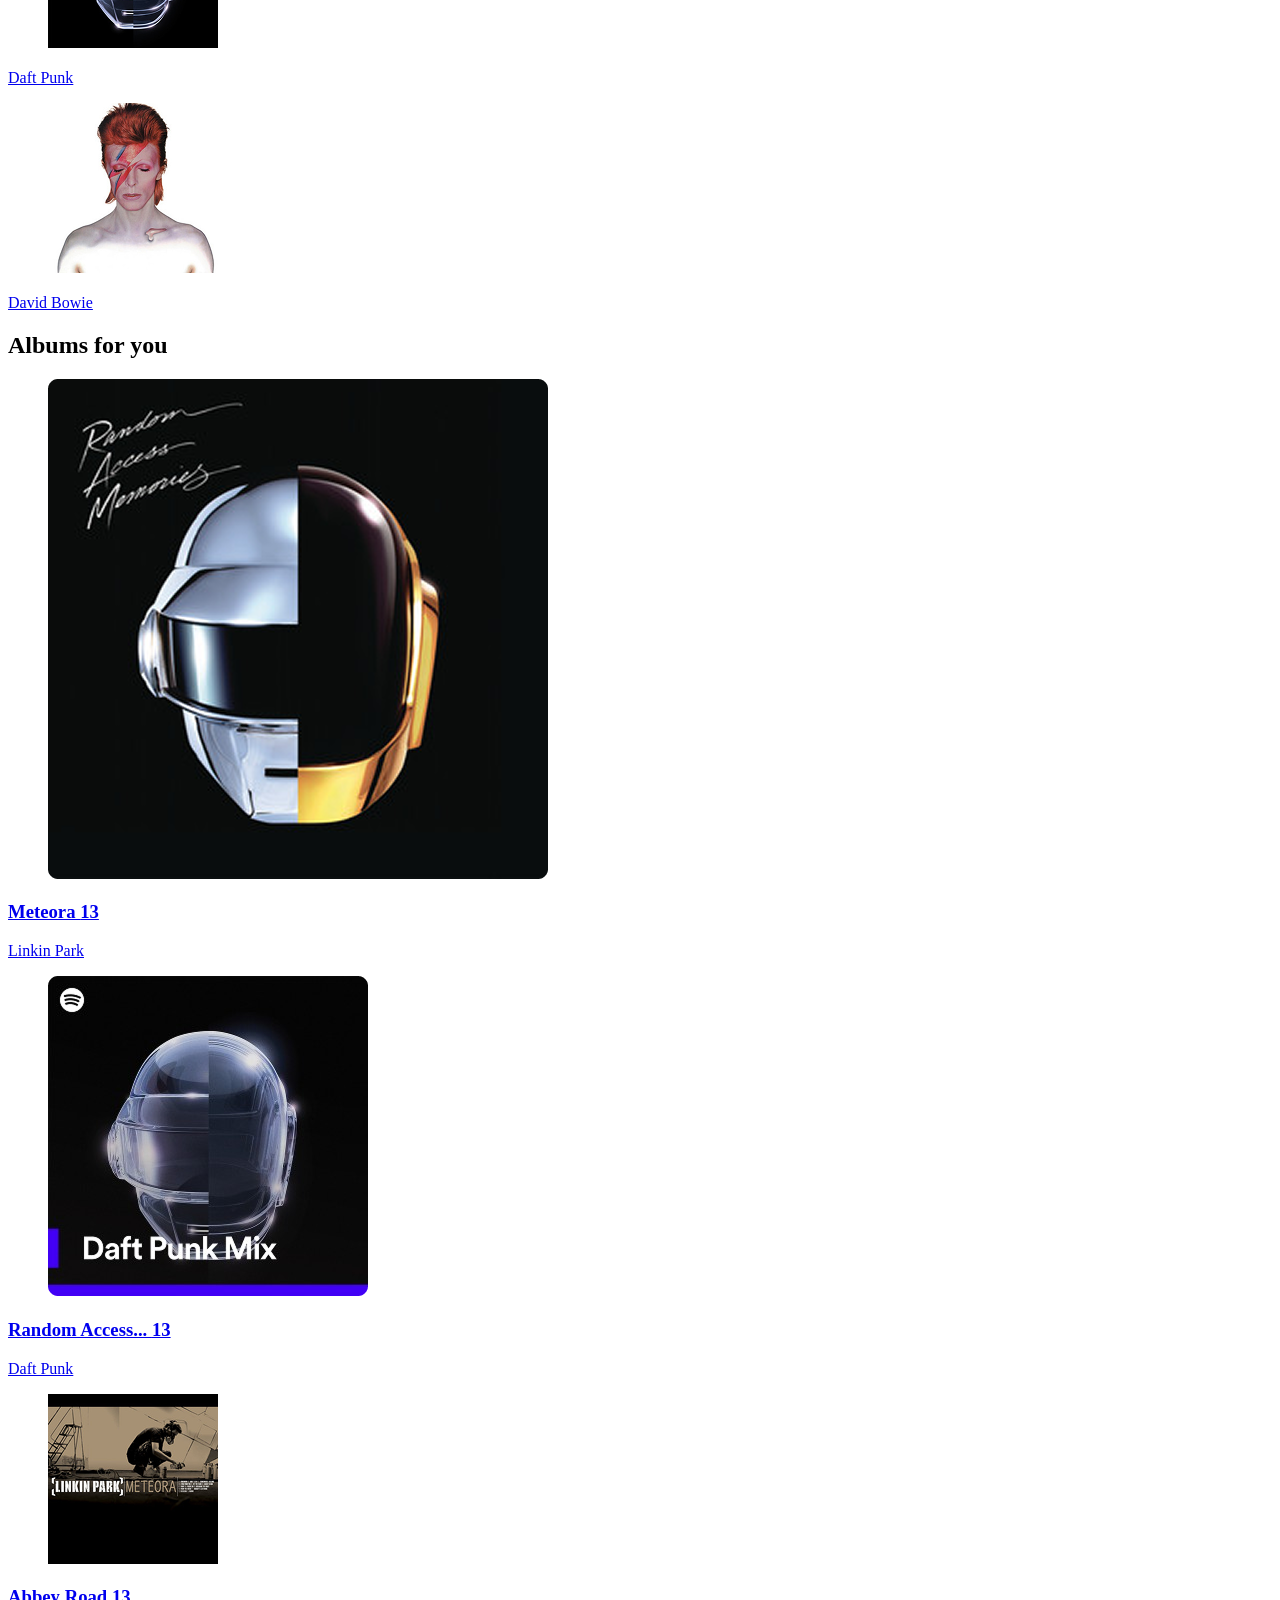
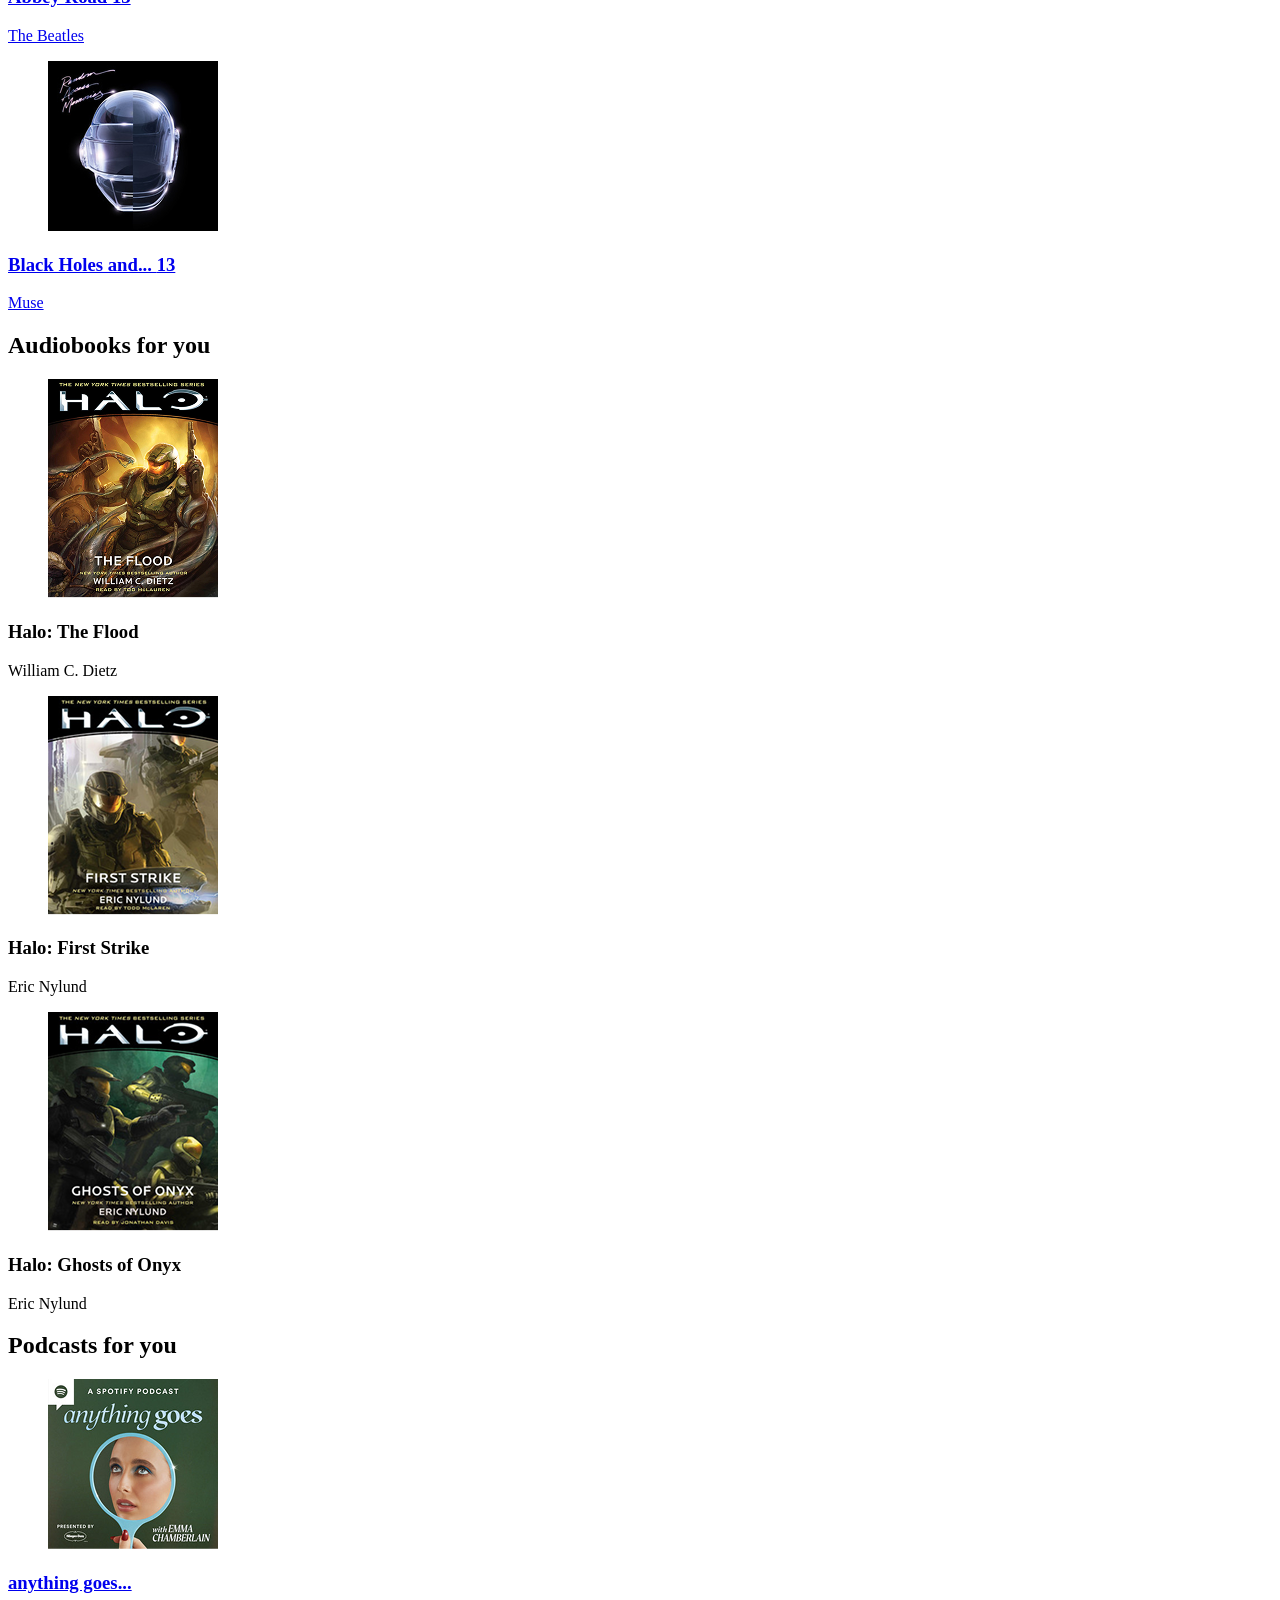
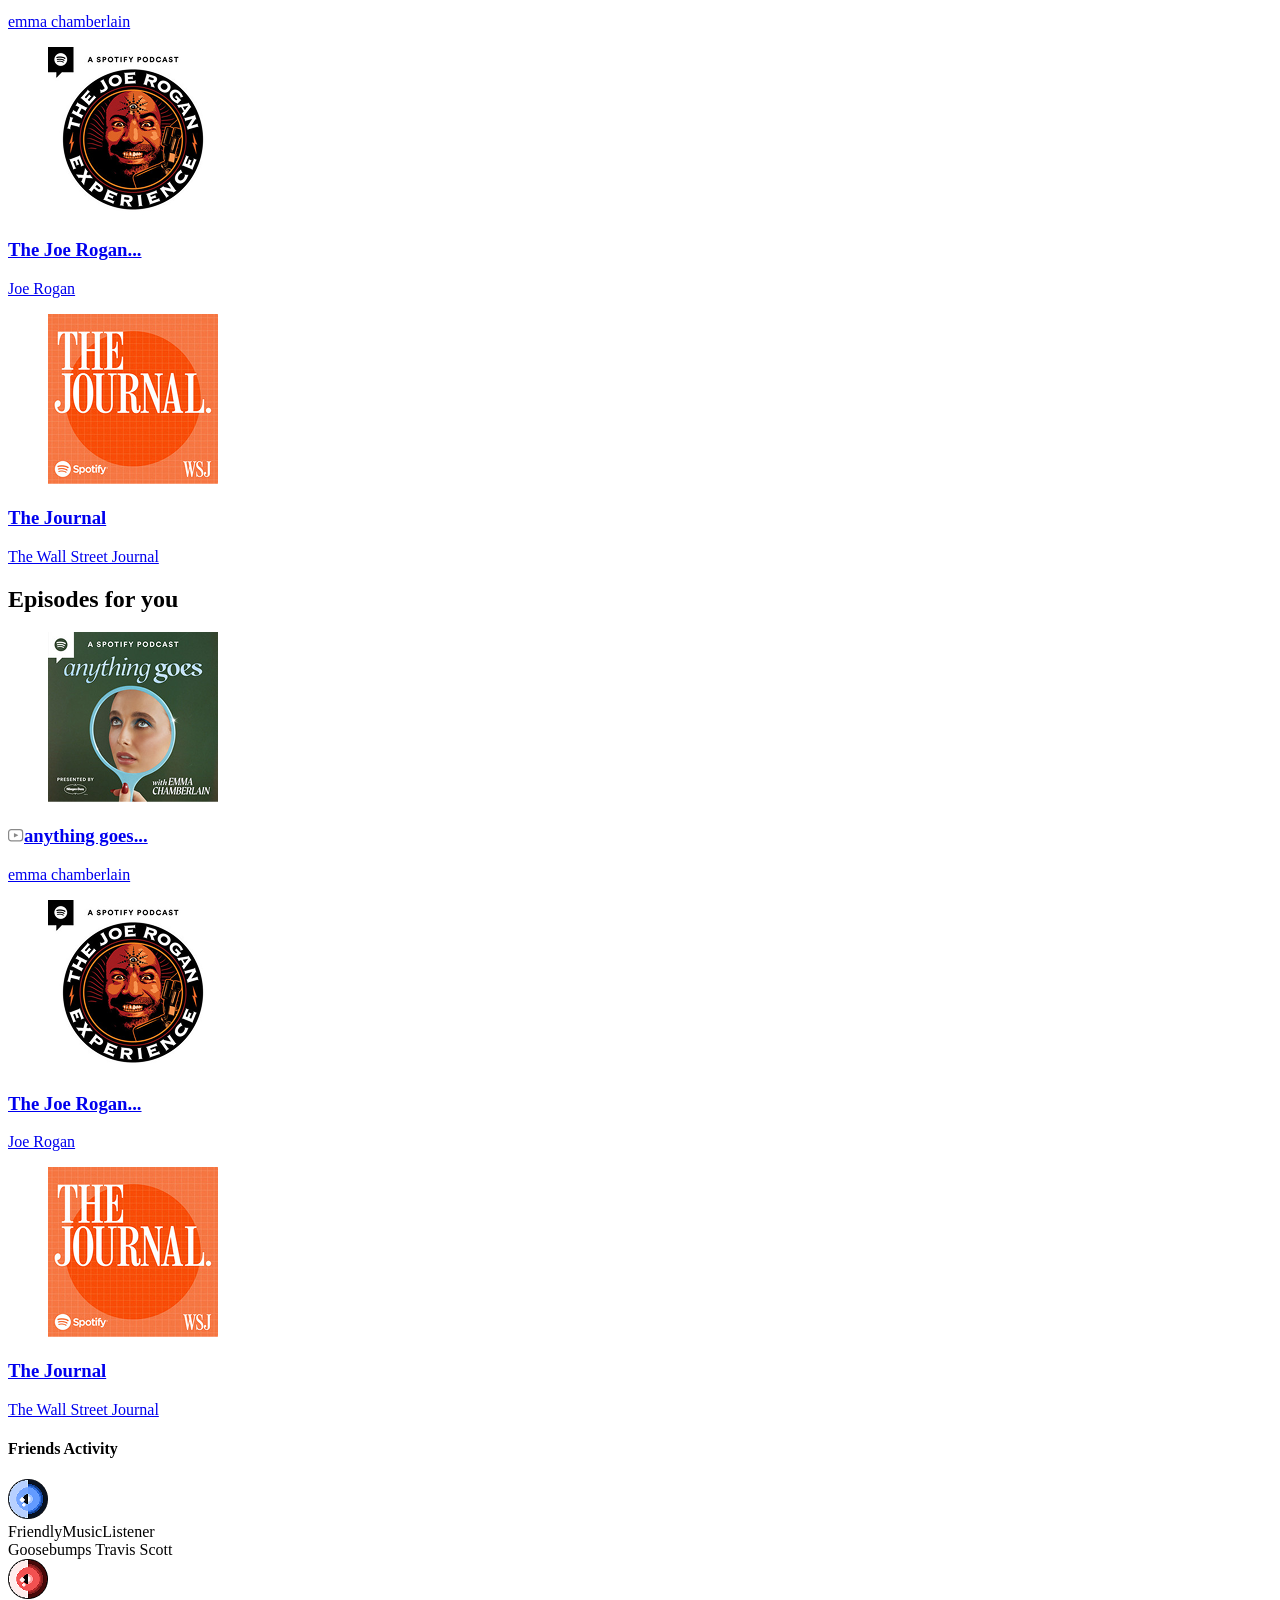
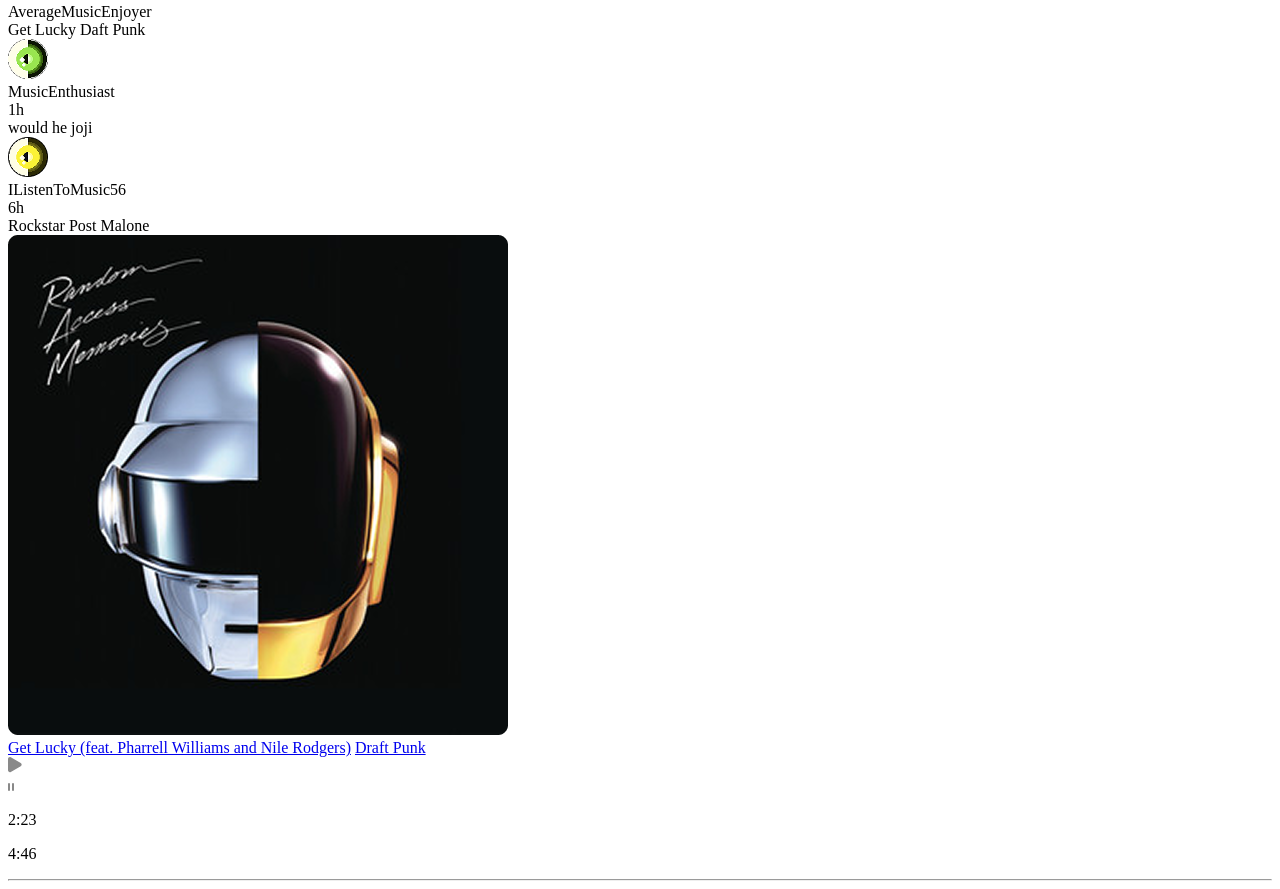
==== commit 9863993c: "fix some color problems" ====
--- a/index.html
+++ b/index.html
@@ -1,819 +1,1269 @@
 <!doctype html>
 <html lang="en">
-  <head>
-    <meta charset="UTF-8" />
-    <meta name="viewport" content="width=device-width, initial-scale=1.0" />
-    <meta name="author" content="MPG Team" />
-    <meta name="description" content="This is Georgian Spotify Template created by MPG Team" />
-    <link rel="stylesheet" href="assets/styles/style.css" />
-    <link rel="icon" href="./assets/img/favicon.ico" type="image/x-icon">
-    <title>Georgian Spotify - Project by MPG Team</title>
-  </head>
-  <body class="app">
-    <header class="header">
-      <div class="header-wrapper">
-        <!-- desktop -->
-        <nav class="navigation">
-          <ul class="top-nav-ul left-ul">
-            <li>
-              <a class="active" href="/index.html">
-                <div class="img-div">
-                  <i class="icons icon-home"></i>
-                </div>
-                Home
-              </a>
-            </li>
-            <li>
-              <a href="/pages/discover.html">
-                <div class="img-div">
-                  <i class="icons icon-discover"></i>
-                </div>
+	<head>
+		<meta charset="UTF-8" />
+		<meta name="viewport" content="width=device-width, initial-scale=1.0" />
+		<meta name="author" content="MPG Team" />
+		<meta
+			name="description"
+			content="This is Georgian Spotify Template created by MPG Team"
+		/>
+		<link rel="stylesheet" href="assets/styles/style.css" />
+		<link rel="icon" href="./assets/img/favicon.ico" type="image/x-icon" />
+		<title>Georgian Spotify - Project by MPG Team</title>
+	</head>
+	<body class="app">
+		<header class="header">
+			<div class="header-wrapper">
+				<!-- desktop -->
+				<nav class="navigation">
+					<ul class="top-nav-ul left-ul">
+						<li>
+							<a class="active" href="/index.html">
+								<div class="img-div">
+									<i class="icons icon-home"></i>
+								</div>
+								Home
+							</a>
+						</li>
+						<li>
+							<a href="/pages/discover.html">
+								<div class="img-div">
+									<i class="icons icon-discover"></i>
+								</div>
 
-                <span>Discover</span>
-              </a>
-            </li>
-            <li>
-              <form action="/pages/search.html">
-                <div class="img-div search-wrapper">
-                  <label for="search">
-                    <i class="icons icon-search"></i>
-                  </label>
-                  <input id="search" type="search" placeholder="Search" />
-                </div>
-              </form>
-            </li>
-          </ul>
-        </nav>
-        <nav class="side-nav top-nav">
-          <ul class="top-nav-ul">
-            <li>
-              <div class="theme-toggle dark" id="theme-toggle"></div>
-            </li>
-            <li>
-              <a href="#">
-                <i class="icons icon-notification"></i>
-              </a>
-            </li>
-            <li>
-              <a href="#">
-                <i class="icons icon-lock"></i>
-              </a>
-            </li>
-            <li>
-              <a href="#">
-                <i class="icons icon-users"></i>
-              </a>
-            </li>
-            <li>
-              <a href="#">
-                <i class="icons icon-settings"></i>
-              </a>
-            </li>
-            <li class="no-hover">
-              <a href="/pages/profile.html">
-                <img src="../assets/img/icons/user.svg" alt="Profile" />
-              </a>
-            </li>
-          </ul>
-        </nav>
-      </div>
-      <!-- Mobile navigation -->
-      <nav class="mobile-nav">
-        <a href="/">
-          <i class="icons icon-home-inactive icon-green"></i>
-          Home
-        </a>
-        <a href="/pages/discover.html">
-          <i class="icons icon-discover icon-green"></i>
-          Discover
-        </a>
-        <a href="/pages/search.html">
-          <i class="icons icon-search icon-green"></i>
-          Search
-        </a>
-        <a href="/pages/library.html">
-          <i class="icons icon-library icon-green"></i>
-          Library
-        </a>
-        <a href="/pages/profile.html">
-          <i class="icons icon-me icon-green"></i>
-          Me
-        </a>
-      </nav>
-    </header>
-    <aside class="sidebar">
-      <div class="sidebar-heading">
-        <a href="/pages/library.html"><i class="icons icon-library"></i> My Library</a>
-      </div>
-      <nav class="sidebar-menu">
-        <ul>
-          <li>
-            <details class="nav__dropdown">
-              <summary class="nav__link">
-                <i class="icons icon-pin"></i>
-                Pins
-              </summary>
-              <ul class="nav__sub">
-                <li><a href="/pages/album.html">Albums</a></li>
-                <li><a href="/pages/artist.html">Artists</a></li>
-                <li><a href="/pages/playlist.html">Playlists</a></li>
-              </ul>
-            </details>
-          </li>
-          <li>
-            <details class="nav__dropdown">
-              <summary class="nav__link">
-                <i class="icons icon-playlist"></i>
-                Playlists
-              </summary>
-              <ul class="nav__sub">
-                <li><a href="/pages/album.html">Albums</a></li>
-                <li><a href="/pages/artist.html">Artists</a></li>
-                <li><a href="/pages/playlist.html">Playlists</a></li>
-              </ul>
-            </details>
-          </li>
-          <li>
-            <a href="/pages/song.html">
-              <i class="icons icon-hearth"></i>
-              <span>Liked Songs</span>
-            </a>
-          </li>
-          <li>
-            <a href="#">
-              <i class="icons icon-bookmark"></i>
-              <span>Saves</span>
-            </a>
-          </li>
-          <li>
-            <a href="/pages/album.html">
-              <i class="icons icon-album"></i>
-              <span>Albums</span>
-            </a>
-          </li>
-          <li>
-            <a href="#">
-              <i class="icons icon-folder"></i>
-              <span>Folders</span>
-            </a>
-          </li>
-          <li>
-            <a href="/pages/podcast.html">
-              <i class="icons icon-podcast"></i>
-              <span>Podcasts</span>
-            </a>
-          </li>
-          <li>
-            <a href="#">
-              <i class="icons icon-audiobook"></i>
-              <span>Audiobooks</span>
-            </a>
-          </li>
-          <li>
-            <a href="/pages/artist.html">
-              <i class="icons icon-artists"></i>
-              <span>Artists</span>
-            </a>
-          </li>
-        </ul>
-      </nav>
-    </aside>
-    <main class="main">
-      <div class="main-inner">
-        <header class="filters-wrapper">
-          <div class="filters-nav">
-            <nav>
-              <ul>
-                <li class="active">Music</li>
-                <li>Podcasts</li>
-                <li>Audiobooks</li>
-              </ul>
-            </nav>
-          </div>
-          <i class="icons icon-sort"></i>
-        </header>
-        <section class="section-wrapper">
-          <div class="content-wrapper">
-            <div class="section-title">
-              <h2>Made For You</h2>
-              <div class="slide-controls">
-                <a href="#"><i class="icons icon-arrow-left-big icon-sm"></i></a>
-                <a href="#"><i class="icons icon-arrow-right-big icon-sm"></i></a>
-                <a href="#"><i class="icons icon-dots"></i></a>
-              </div>
-            </div>
-            <div class="section-content">
-              <article class="card">
-                <a href="/pages/playlist.html" class="card stack">
-                  <figure class="card__cover">
-                    <img src="./assets/img/covers/cover_1.png" class="card-image" alt="Cover image 1" />
-                  </figure>
-                  <h3>Discover weekly <span class="red">50</span></h3>
-                  <p>Your weekly mixtape of fresh music.</p>
-                </a>
-              </article>
-              <article class="card">
-                <a href="/pages/playlist.html" class="card stack">
-                  <figure>
-                    <img src="./assets/img/covers/cover_2.png" class="card-image" alt="Cover image 1" />
-                  </figure>
-                  <h3>Discrover weekly <span class="red">50</span></h3>
-                  <p>Your weekly mixtape of fresh music.</p>
-                </a>
-              </article>
-              <article class="card">
-                <a href="/pages/playlist.html" class="card stack">
-                  <figure>
-                    <img src="./assets/img/covers/cover_3.png" class="card-image" alt="Cover image 3" />
-                  </figure>
-                  <h3>Discrover weekly <span class="red">50</span></h3>
-                  <p>Your weekly mixtape of fresh music.</p>
-                </a>
-              </article>
-              <article class="card">
-                <a href="/pages/playlist.html" class="card stack">
-                  <figure>
-                    <img src="./assets/img/covers/cover_4.png" class="card-image" alt="Cover image 4" />
-                  </figure>
-                  <h3>Discrover weekly <span class="red">50</span></h3>
-                  <p>Your weekly mixtape of fresh music.</p>
-                </a>
-              </article>
-              <article class="card">
-                <a href="/pages/playlist.html" class="card stack">
-                  <figure>
-                    <img src="./assets/img/covers/cover_5.png" class="card-image" alt="Cover image 5" />
-                  </figure>
-                  <h3>Discrover weekly <span class="red">50</span></h3>
-                  <p>Your weekly mixtape of fresh music.</p>
-                </a>
-              </article>
-              <article class="card">
-                <a href="/pages/playlist.html" class="card stack">
-                  <figure>
-                    <img src="./assets/img/covers/cover_6.png" class="card-image" alt="Cover image 6" />
-                  </figure>
-                  <h3>Discrover weekly <span class="red">50</span></h3>
-                  <p>Your weekly mixtape of fresh music.</p>
-                </a>
-              </article>
-              <article class="card">
-                <a href="/pages/playlist.html" class="card stack">
-                  <figure>
-                    <img src="./assets/img/covers/cover_7.png" class="card-image" alt="Cover image 7" />
-                  </figure>
-                  <h3>Discrover weekly <span class="red">50</span></h3>
-                  <p>Your weekly mixtape of fresh music.</p>
-                </a>
-              </article>
-              <article class="card">
-                <a href="/pages/playlist.html" class="card stack">
-                  <figure>
-                    <img src="./assets/img/covers/cover_8.png" class="card-image" alt="Cover image 7" />
-                  </figure>
-                  <h3>Discrover weekly <span class="red">50</span></h3>
-                  <p>Your weekly mixtape of fresh music.</p>
-                </a>
-              </article>
-              <article class="card">
-                <a href="/pages/playlist.html" class="card stack">
-                  <figure>
-                    <img src="./assets/img/covers/cover_9.png" class="card-image" alt="Cover image 7" />
-                  </figure>
-                  <h3>Discrover weekly <span class="red">50</span></h3>
-                  <p>Your weekly mixtape of fresh music.</p>
-                </a>
-              </article>
-              <article class="card">
-                <a href="/pages/playlist.html" class="card stack">
-                  <figure>
-                    <img src="./assets/img/covers/cover_10.png" class="card-image" alt="Cover image 7" />
-                  </figure>
-                  <h3>Discrover weekly <span class="red">50</span></h3>
-                  <p>Your weekly mixtape of fresh music.</p>
-                </a>
-              </article>
-              <article class="card">
-                <a href="/pages/playlist.html" class="card stack">
-                  <figure>
-                    <img src="./assets/img/covers/cover_11.png" class="card-image" alt="Cover image 7" />
-                  </figure>
-                  <h3>Discrover weekly <span class="red">50</span></h3>
-                  <p>Your weekly mixtape of fresh music.</p>
-                </a>
-              </article>
-              <article class="card">
-                <a href="/pages/playlist.html" class="card stack">
-                  <figure>
-                    <img src="./assets/img/covers/cover_12.png" class="card-image" alt="Cover image 7" />
-                  </figure>
-                  <h3>Discrover weekly <span class="red">50</span></h3>
-                  <p>Your weekly mixtape of fresh music.</p>
-                </a>
-              </article>
-              <article class="card">
-                <a href="/pages/playlist.html" class="card stack">
-                  <figure>
-                    <img src="./assets/img/covers/cover_13.png" class="card-image" alt="Cover image 7" />
-                  </figure>
-                  <h3>Discrover weekly <span class="red">50</span></h3>
-                  <p>Your weekly mixtape of fresh music.</p>
-                </a>
-              </article>
-            </div>
-          </div>
-        </section>
-        <section class="section-wrapper">
-          <div class="content-wrapper">
-            <div class="section-title">
-              <h2>Your top mixes</h2>
-              <div class="slide-controls">
-                <a href="#"><i class="icons icon-arrow-left-big icon-sm"></i></a>
-                <a href="#"><i class="icons icon-arrow-right-big icon-sm"></i></a>
-                <a href="#"><i class="icons icon-dots"></i></a>
-              </div>
-            </div>
-            <div class="section-content">
-              <article class="card">
-                <a href="/pages/playlist.html" class="card stack">
-                  <figure>
-                    <img src="./assets/img/covers/cover_2.png" class="card-image" alt="Cover image 1" />
-                  </figure>
-                  <h3>Discrover weekly <span class="red">50</span></h3>
-                  <p>Your weekly mixtape of fresh music.</p>
-                </a>
-              </article>
-              <article class="card">
-                <a href="/pages/playlist.html" class="card stack">
-                  <figure class="card__cover">
-                    <img src="./assets/img/covers/cover_1.png" class="card-image" alt="Cover image 1" />
-                  </figure>
-                  <h3>Discover weekly <span class="red">50</span></h3>
-                  <p>Your weekly mixtape of fresh music.</p>
-                </a>
-              </article>
-              <article class="card">
-                <a href="/pages/playlist.html" class="card stack">
-                  <figure>
-                    <img src="./assets/img/covers/cover_3.png" class="card-image" alt="Cover image 3" />
-                  </figure>
-                  <h3>Discrover weekly <span class="red">50</span></h3>
-                  <p>Your weekly mixtape of fresh music.</p>
-                </a>
-              </article>
-              <article class="card">
-                <a href="/pages/playlist.html" class="card stack">
-                  <figure>
-                    <img src="./assets/img/covers/cover_4.png" class="card-image" alt="Cover image 4" />
-                  </figure>
-                  <h3>Discrover weekly <span class="red">50</span></h3>
-                  <p>Your weekly mixtape of fresh music.</p>
-                </a>
-              </article>
-              <article class="card">
-                <a href="/pages/playlist.html" class="card stack">
-                  <figure>
-                    <img src="./assets/img/covers/cover_5.png" class="card-image" alt="Cover image 5" />
-                  </figure>
-                  <h3>Discrover weekly <span class="red">50</span></h3>
-                  <p>Your weekly mixtape of fresh music.</p>
-                </a>
-              </article>
-              <article class="card">
-                <a href="/pages/playlist.html" class="card stack">
-                  <figure>
-                    <img src="./assets/img/covers/cover_6.png" class="card-image" alt="Cover image 6" />
-                  </figure>
-                  <h3>Discrover weekly <span class="red">50</span></h3>
-                  <p>Your weekly mixtape of fresh music.</p>
-                </a>
-              </article>
-              <article class="card">
-                <a href="/pages/playlist.html" class="card stack">
-                  <figure>
-                    <img src="./assets/img/covers/cover_7.png" class="card-image" alt="Cover image 7" />
-                  </figure>
-                  <h3>Discrover weekly <span class="red">50</span></h3>
-                  <p>Your weekly mixtape of fresh music.</p>
-                </a>
-              </article>
-              <article class="card">
-                <a href="/pages/playlist.html" class="card stack">
-                  <figure>
-                    <img src="./assets/img/covers/cover_8.png" class="card-image" alt="Cover image 7" />
-                  </figure>
-                  <h3>Discrover weekly <span class="red">50</span></h3>
-                  <p>Your weekly mixtape of fresh music.</p>
-                </a>
-              </article>
-              <article class="card">
-                <a href="/pages/playlist.html" class="card stack">
-                  <figure>
-                    <img src="./assets/img/covers/cover_9.png" class="card-image" alt="Cover image 7" />
-                  </figure>
-                  <h3>Discrover weekly <span class="red">50</span></h3>
-                  <p>Your weekly mixtape of fresh music.</p>
-                </a>
-              </article>
-              <article class="card">
-                <a href="/pages/playlist.html" class="card stack">
-                  <figure>
-                    <img src="./assets/img/covers/cover_10.png" class="card-image" alt="Cover image 7" />
-                  </figure>
-                  <h3>Discrover weekly <span class="red">50</span></h3>
-                  <p>Your weekly mixtape of fresh music.</p>
-                </a>
-              </article>
-              <article class="card">
-                <a href="/pages/playlist.html" class="card stack">
-                  <figure>
-                    <img src="./assets/img/covers/cover_11.png" class="card-image" alt="Cover image 7" />
-                  </figure>
-                  <h3>Discrover weekly <span class="red">50</span></h3>
-                  <p>Your weekly mixtape of fresh music.</p>
-                </a>
-              </article>
-              <article class="card">
-                <a href="/pages/playlist.html" class="card stack">
-                  <figure>
-                    <img src="./assets/img/covers/cover_12.png" class="card-image" alt="Cover image 7" />
-                  </figure>
-                  <h3>Discrover weekly <span class="red">50</span></h3>
-                  <p>Your weekly mixtape of fresh music.</p>
-                </a>
-              </article>
-              <article class="card">
-                <a href="/pages/playlist.html" class="card stack">
-                  <figure>
-                    <img src="./assets/img/covers/cover_13.png" class="card-image" alt="Cover image 7" />
-                  </figure>
-                  <h3>Discrover weekly <span class="red">50</span></h3>
-                  <p>Your weekly mixtape of fresh music.</p>
-                </a>
-              </article>
-            </div>
-          </div>
-        </section>
-        <section class="section-wrapper">
-          <div class="content-wrapper">
-            <div class="section-title">
-              <h2>Your favorite artists</h2>
-              <div class="slide-controls">
-                <a href="#"><i class="icons icon-arrow-left-big icon-sm"></i></a>
-                <a href="#"><i class="icons icon-arrow-right-big icon-sm"></i></a>
-                <a href="#"><i class="icons icon-dots"></i></a>
-              </div>
-            </div>
-            <div class="section-content">
-              <article class="card artists">
-                <a href="/pages/artist.html">
-                  <figure>
-                    <img src="./assets/img/artists/artist_1.png" class="card-image circle" alt="Cover image 7" />
-                  </figure>
-                  <span class="artist-name">Guns N’ Roses</span>
-                </a>
-              </article>
-              <article class="card artists">
-                <a href="/pages/artist.html">
-                  <figure>
-                    <img src="./assets/img/artists/artist_2.png" class="card-image circle" alt="Cover image 3" />
-                  </figure>
-                  <span class="artist-name">Daft Punk</span>
-                </a>
-              </article>
-              <article class="card artists">
-                <a href="/pages/artist.html">
-                  <figure>
-                    <img src="./assets/img/artists/artist_3.png" class="card-image circle" alt="Cover image 7" />
-                  </figure>
-                  <span class="artist-name">David Bowie</span>
-                </a>
-              </article>
-            </div>
-          </div>
-        </section>
-        <section class="section-wrapper">
-          <div class="content-wrapper">
-            <div class="section-title">
-              <h2>Albums for you</h2>
-              <div class="slide-controls">
-                <a href="#"><i class="icons icon-arrow-left-big icon-sm"></i></a>
-                <a href="#"><i class="icons icon-arrow-right-big icon-sm"></i></a>
-                <a href="#"><i class="icons icon-dots"></i></a>
-              </div>
-            </div>
-            <div class="section-content">
-              <article class="card albums">
-                <a href="/pages/album.html">
-                  <figure>
-                    <img src="./assets/img/albums/album_1.png" class="card-image" alt="Cover image 6" />
-                  </figure>
-                  <h3>Meteora <span>13</span></h3>
-                  <p>Linkin Park</p>
-                </a>
-              </article>
-              <article class="card albums">
-                <a href="/pages/album.html">
-                  <figure>
-                    <img src="./assets/img/albums/album_2.png" class="card-image" alt="Cover image 7" />
-                  </figure>
-                  <h3>Random Access... <span>13</span></h3>
-                  <p>Daft Punk</p>
-                </a>
-              </article>
-              <article class="card albums">
-                <a href="/pages/album.html">
-                  <figure>
-                    <img src="./assets/img/albums/album_3.png" class="card-image" alt="Cover image 7" />
-                  </figure>
-                  <h3>Abbey Road <span>13</span></h3>
-                  <p>The Beatles</p>
-                </a>
-              </article>
-              <article class="card albums">
-                <a href="/pages/album.html">
-                  <figure>
-                    <img src="./assets/img/albums/album_4.png" class="card-image" alt="Cover image 7" />
-                  </figure>
-                  <h3>Black Holes and... <span>13</span></h3>
-                  <p>Muse</p>
-                </a>
-              </article>
-            </div>
-          </div>
-        </section>
-        <section class="section-wrapper">
-          <div class="content-wrapper">
-            <div class="section-title">
-              <h2>Audiobooks for you</h2>
-              <div class="slide-controls">
-                <a href="#"><i class="icons icon-arrow-left-big icon-sm"></i></a>
-                <a href="#"><i class="icons icon-arrow-right-big icon-sm"></i></a>
-                <a href="#"><i class="icons icon-dots"></i></a>
-              </div>
-            </div>
-            <div class="section-content">
-              <article class="card audiobooks">
-                <figure>
-                  <img src="./assets/img/audiobooks/audiobook_1.png" class="card-image" alt="Cover image 7" />
-                </figure>
-                <h3>Halo: The Flood</h3>
-                <p>William C. Dietz</p>
-              </article>
-              <article class="card audiobooks">
-                <figure>
-                  <img src="./assets/img/audiobooks/audiobook_2.png" class="card-image" alt="Cover image 7" />
-                </figure>
-                <h3>Halo: First Strike</h3>
-                <p>Eric Nylund</p>
-              </article>
-              <article class="card audiobooks">
-                <figure>
-                  <img src="./assets/img/audiobooks/audiobook_3.png" class="card-image" alt="Cover image 3" />
-                </figure>
-                <h3>Halo: Ghosts of Onyx</h3>
-                <p>Eric Nylund</p>
-              </article>
-            </div>
-          </div>
-        </section>
-        <section class="section-wrapper">
-          <div class="content-wrapper">
-            <div class="section-title">
-              <h2>Podcasts for you</h2>
-              <div class="slide-controls">
-                <a href="#"><i class="icons icon-arrow-left-big icon-sm"></i></a>
-                <a href="#"><i class="icons icon-arrow-right-big icon-sm"></i></a>
-                <a href="#"><i class="icons icon-dots"></i></a>
-              </div>
-            </div>
-            <div class="section-content">
-              <article class="card podcasts">
-                <a href="/pages/podcast.html">
-                  <figure>
-                    <img src="./assets/img/podcasts/podcast_1.png" class="card-image" alt="Cover image 5" />
-                  </figure>
-                  <div class="podcasts-title">
-                    <h3>anything goes...</h3>
-                    <p>emma chamberlain</p>
-                  </div>
-                </a>
-              </article>
-              <article class="card podcasts">
-                <a href="/pages/podcast.html">
-                  <figure>
-                    <img src="./assets/img/podcasts/podcast_2.png" class="card-image" alt="Cover image 7" />
-                  </figure>
-                  <div class="podcasts-title">
-                    <h3>The Joe Rogan...</h3>
-                    <p>Joe Rogan</p>
-                  </div>
-                </a>
-              </article>
-              <article class="card podcasts">
-                <a href="/pages/podcast.html">
-                  <figure>
-                    <img src="./assets/img/podcasts/podcast_3.png" class="card-image" alt="Cover image 3" />
-                  </figure>
-                  <div class="podcasts-title">
-                    <h3>The Journal</h3>
-                    <p>The Wall Street Journal</p>
-                  </div>
-                </a>
-              </article>
-            </div>
-          </div>
-        </section>
-        <section class="section-wrapper">
-          <div class="content-wrapper">
-            <div class="section-title">
-              <h2>Episodes for you</h2>
-              <div class="slide-controls">
-                <a href="#"><i class="icons icon-arrow-left-big icon-sm"></i></a>
-                <a href="#"><i class="icons icon-arrow-right-big icon-sm"></i></a>
-                <a href="#"><i class="icons icon-dots"></i></a>
-              </div>
-            </div>
-            <div class="section-content">
-              <article class="card episodes">
-                <a href="/pages/episode.html">
-                  <figure>
-                    <img src="./assets/img/episodes/episode_1.png" class="card-image" alt="Cover image 7" />
-                  </figure>
-                  <div class="episodes-title">
-                    <h3><img src="./assets/img/icons/play_bordered.svg" alt="Play icon" />anything goes...</h3>
-                    <p>emma chamberlain</p>
-                  </div>
-                </a>
-              </article>
-              <article class="card episodes">
-                <a href="/pages/episode.html">
-                  <figure>
-                    <img src="./assets/img/episodes/episode_2.png" class="card-image" alt="Cover image 7" />
-                  </figure>
-                  <div class="episodes-title">
-                    <h3>The Joe Rogan...</h3>
-                    <p>Joe Rogan</p>
-                  </div>
-                </a>
-              </article>
-              <article class="card episodes">
-                <a href="/pages/episode.html">
-                  <figure>
-                    <img src="./assets/img/episodes/episode_3.png" class="card-image" alt="Cover image 7" />
-                  </figure>
-                  <div class="episodes-title">
-                    <h3>The Journal</h3>
-                    <p>The Wall Street Journal</p>
-                  </div>
-                </a>
-              </article>
-            </div>
-          </div>
-        </section>
-      </div>
-    </main>
-    <aside class="activity">
-      <div class="main-inner">
-        <section class="section-wrapper">
-          <div class="content-wrapper">
-            <div class="section-title">
-              <h4>Friends Activity</h4>
-              <div class="slide-controls">
-                <a href="#"><i class="icons icon-add-friend"></i></a>
-                <a href="#"><i class="icons icon-close"></i></a>
-              </div>
-            </div>
-            <div class="activity-content">
-              <div class="activity-details">
-                <div class="activity-icon">
-                  <img src="./assets/img/users/user_1.png" alt="" />
-                </div>
-                <div class="activity-summary">
-                  <span class="title">FriendlyMusicListener</span>
-                  <div class="description">
-                    <div class="activity-time now">
-                      <span class="now-bar"></span>
-                    </div>
-                    <div class="artist-information">
-                      <span class="album">Goosebumps </span>
-                      <span class="artist">Travis Scott</span>
-                    </div>
-                  </div>
-                </div>
-              </div>
-              <div class="activity-details">
-                <div class="activity-icon">
-                  <img src="./assets/img/users/user_2.png" alt="" />
-                </div>
-                <div class="activity-summary">
-                  <span class="title">AverageMusicEnjoyer</span>
-                  <div class="description">
-                    <div class="activity-time now">
-                      <span class="now-bar"></span>
-                    </div>
-                    <div class="artist-information">
-                      <span class="album">Get Lucky </span>
-                      <span class="artist">Daft Punk</span>
-                    </div>
-                  </div>
-                </div>
-              </div>
-              <div class="activity-details">
-                <div class="activity-icon">
-                  <img src="./assets/img/users/user_3.png" alt="" />
-                </div>
-                <div class="activity-summary">
-                  <span class="title">MusicEnthusiast</span>
-                  <div class="description">
-                    <div class="activity-time">
-                      <span>1h</span>
-                    </div>
-                    <div class="artist-information">
-                      <span class="album">would he </span>
-                      <span class="artist">joji</span>
-                    </div>
-                  </div>
-                </div>
-              </div>
-              <div class="activity-details">
-                <div class="activity-icon">
-                  <img src="./assets/img/users/user_4.png" alt="" />
-                </div>
-                <div class="activity-summary">
-                  <span class="title">IListenToMusic56</span>
-                  <div class="description">
-                    <div class="activity-time">
-                      <span>6h</span>
-                    </div>
-                    <div class="artist-information">
-                      <span class="album">Rockstar </span>
-                      <span class="artist">Post Malone</span>
-                    </div>
-                  </div>
-                </div>
-              </div>
-            </div>
-          </div>
-        </section>
-      </div>
-    </aside>
-    <footer class="player">
-      <div class="player-wrapper">
-        <img src="../assets/img/albums/album_1.png" alt="Draft Punk" />
+								<span>Discover</span>
+							</a>
+						</li>
+						<li>
+							<form action="/pages/search.html">
+								<div class="img-div search-wrapper">
+									<label for="search">
+										<i class="icons icon-search"></i>
+									</label>
+									<input
+										id="search"
+										type="search"
+										placeholder="Search"
+									/>
+								</div>
+							</form>
+						</li>
+					</ul>
+				</nav>
+				<nav class="side-nav top-nav">
+					<ul class="top-nav-ul">
+						<li>
+							<div
+								class="theme-toggle dark"
+								id="theme-toggle"
+							></div>
+						</li>
+						<li>
+							<a href="#">
+								<i class="icons icon-notification"></i>
+							</a>
+						</li>
+						<li>
+							<a href="#">
+								<i class="icons icon-lock"></i>
+							</a>
+						</li>
+						<li>
+							<a href="#">
+								<i class="icons icon-users"></i>
+							</a>
+						</li>
+						<li>
+							<a href="#">
+								<i class="icons icon-settings"></i>
+							</a>
+						</li>
+						<li class="no-hover">
+							<a href="/pages/profile.html">
+								<img
+									src="../assets/img/icons/user.svg"
+									alt="Profile"
+								/>
+							</a>
+						</li>
+					</ul>
+				</nav>
+			</div>
+			<!-- Mobile navigation -->
+			<nav class="mobile-nav">
+				<a class="active" href="/">
+					<i class="icons icon-home-inactive icon-green"></i>
+					Home
+				</a>
+				<a href="/pages/discover.html">
+					<i class="icons icon-discover icon-green"></i>
+					Discover
+				</a>
+				<a href="/pages/search.html">
+					<i class="icons icon-search icon-green"></i>
+					Search
+				</a>
+				<a href="/pages/library.html">
+					<i class="icons icon-library icon-green"></i>
+					Library
+				</a>
+				<a href="/pages/profile.html">
+					<i class="icons icon-me icon-green"></i>
+					Me
+				</a>
+			</nav>
+		</header>
+		<aside class="sidebar">
+			<div class="sidebar-heading">
+				<a href="/pages/library.html"
+					><i class="icons icon-library"></i> My Library</a
+				>
+			</div>
+			<nav class="sidebar-menu">
+				<ul>
+					<li>
+						<details class="nav__dropdown">
+							<summary class="nav__link">
+								<i class="icons icon-pin"></i>
+								Pins
+							</summary>
+							<ul class="nav__sub">
+								<li><a href="/pages/album.html">Albums</a></li>
+								<li>
+									<a href="/pages/artist.html">Artists</a>
+								</li>
+								<li>
+									<a href="/pages/playlist.html">Playlists</a>
+								</li>
+							</ul>
+						</details>
+					</li>
+					<li>
+						<details class="nav__dropdown">
+							<summary class="nav__link">
+								<i class="icons icon-playlist"></i>
+								Playlists
+							</summary>
+							<ul class="nav__sub">
+								<li><a href="/pages/album.html">Albums</a></li>
+								<li>
+									<a href="/pages/artist.html">Artists</a>
+								</li>
+								<li>
+									<a href="/pages/playlist.html">Playlists</a>
+								</li>
+							</ul>
+						</details>
+					</li>
+					<li>
+						<a href="/pages/song.html">
+							<i class="icons icon-hearth"></i>
+							<span>Liked Songs</span>
+						</a>
+					</li>
+					<li>
+						<a href="#">
+							<i class="icons icon-bookmark"></i>
+							<span>Saves</span>
+						</a>
+					</li>
+					<li>
+						<a href="/pages/album.html">
+							<i class="icons icon-album"></i>
+							<span>Albums</span>
+						</a>
+					</li>
+					<li>
+						<a href="#">
+							<i class="icons icon-folder"></i>
+							<span>Folders</span>
+						</a>
+					</li>
+					<li>
+						<a href="/pages/podcast.html">
+							<i class="icons icon-podcast"></i>
+							<span>Podcasts</span>
+						</a>
+					</li>
+					<li>
+						<a href="#">
+							<i class="icons icon-audiobook"></i>
+							<span>Audiobooks</span>
+						</a>
+					</li>
+					<li>
+						<a href="/pages/artist.html">
+							<i class="icons icon-artists"></i>
+							<span>Artists</span>
+						</a>
+					</li>
+				</ul>
+			</nav>
+		</aside>
+		<main class="main">
+			<div class="main-inner">
+				<header class="filters-wrapper">
+					<div class="filters-nav">
+						<nav>
+							<ul>
+								<li class="active">Music</li>
+								<li><a href="/pages/podcast.html">Podcasts</a></li>
+								<li>Audiobooks</li>
+							</ul>
+						</nav>
+					</div>
+					<i class="icons icon-sort"></i>
+				</header>
+				<section class="section-wrapper">
+					<div class="content-wrapper">
+						<div class="section-title">
+							<h2>Made For You</h2>
+							<div class="slide-controls">
+								<a href="#"
+									><i
+										class="icons icon-arrow-left-big icon-sm"
+									></i
+								></a>
+								<a href="#"
+									><i
+										class="icons icon-arrow-right-big icon-sm"
+									></i
+								></a>
+								<a href="#"><i class="icons icon-dots"></i></a>
+							</div>
+						</div>
+						<div class="section-content">
+							<article class="card">
+								<a
+									href="/pages/playlist.html"
+									class="card stack"
+								>
+									<figure class="card__cover">
+										<img
+											src="./assets/img/covers/cover_1.png"
+											class="card-image"
+											alt="Cover image 1"
+										/>
+									</figure>
+									<h3>
+										Discover weekly
+										<span class="red">50</span>
+									</h3>
+									<p>Your weekly mixtape of fresh music.</p>
+								</a>
+							</article>
+							<article class="card">
+								<a
+									href="/pages/playlist.html"
+									class="card stack"
+								>
+									<figure>
+										<img
+											src="./assets/img/covers/cover_2.png"
+											class="card-image"
+											alt="Cover image 1"
+										/>
+									</figure>
+									<h3>
+										Discrover weekly
+										<span class="red">50</span>
+									</h3>
+									<p>Your weekly mixtape of fresh music.</p>
+								</a>
+							</article>
+							<article class="card">
+								<a
+									href="/pages/playlist.html"
+									class="card stack"
+								>
+									<figure>
+										<img
+											src="./assets/img/covers/cover_3.png"
+											class="card-image"
+											alt="Cover image 3"
+										/>
+									</figure>
+									<h3>
+										Discrover weekly
+										<span class="red">50</span>
+									</h3>
+									<p>Your weekly mixtape of fresh music.</p>
+								</a>
+							</article>
+							<article class="card">
+								<a
+									href="/pages/playlist.html"
+									class="card stack"
+								>
+									<figure>
+										<img
+											src="./assets/img/covers/cover_4.png"
+											class="card-image"
+											alt="Cover image 4"
+										/>
+									</figure>
+									<h3>
+										Discrover weekly
+										<span class="red">50</span>
+									</h3>
+									<p>Your weekly mixtape of fresh music.</p>
+								</a>
+							</article>
+							<article class="card">
+								<a
+									href="/pages/playlist.html"
+									class="card stack"
+								>
+									<figure>
+										<img
+											src="./assets/img/covers/cover_5.png"
+											class="card-image"
+											alt="Cover image 5"
+										/>
+									</figure>
+									<h3>
+										Discrover weekly
+										<span class="red">50</span>
+									</h3>
+									<p>Your weekly mixtape of fresh music.</p>
+								</a>
+							</article>
+							<article class="card">
+								<a
+									href="/pages/playlist.html"
+									class="card stack"
+								>
+									<figure>
+										<img
+											src="./assets/img/covers/cover_6.png"
+											class="card-image"
+											alt="Cover image 6"
+										/>
+									</figure>
+									<h3>
+										Discrover weekly
+										<span class="red">50</span>
+									</h3>
+									<p>Your weekly mixtape of fresh music.</p>
+								</a>
+							</article>
+							<article class="card">
+								<a
+									href="/pages/playlist.html"
+									class="card stack"
+								>
+									<figure>
+										<img
+											src="./assets/img/covers/cover_7.png"
+											class="card-image"
+											alt="Cover image 7"
+										/>
+									</figure>
+									<h3>
+										Discrover weekly
+										<span class="red">50</span>
+									</h3>
+									<p>Your weekly mixtape of fresh music.</p>
+								</a>
+							</article>
+							<article class="card">
+								<a
+									href="/pages/playlist.html"
+									class="card stack"
+								>
+									<figure>
+										<img
+											src="./assets/img/covers/cover_8.png"
+											class="card-image"
+											alt="Cover image 7"
+										/>
+									</figure>
+									<h3>
+										Discrover weekly
+										<span class="red">50</span>
+									</h3>
+									<p>Your weekly mixtape of fresh music.</p>
+								</a>
+							</article>
+							<article class="card">
+								<a
+									href="/pages/playlist.html"
+									class="card stack"
+								>
+									<figure>
+										<img
+											src="./assets/img/covers/cover_9.png"
+											class="card-image"
+											alt="Cover image 7"
+										/>
+									</figure>
+									<h3>
+										Discrover weekly
+										<span class="red">50</span>
+									</h3>
+									<p>Your weekly mixtape of fresh music.</p>
+								</a>
+							</article>
+							<article class="card">
+								<a
+									href="/pages/playlist.html"
+									class="card stack"
+								>
+									<figure>
+										<img
+											src="./assets/img/covers/cover_10.png"
+											class="card-image"
+											alt="Cover image 7"
+										/>
+									</figure>
+									<h3>
+										Discrover weekly
+										<span class="red">50</span>
+									</h3>
+									<p>Your weekly mixtape of fresh music.</p>
+								</a>
+							</article>
+							<article class="card">
+								<a
+									href="/pages/playlist.html"
+									class="card stack"
+								>
+									<figure>
+										<img
+											src="./assets/img/covers/cover_11.png"
+											class="card-image"
+											alt="Cover image 7"
+										/>
+									</figure>
+									<h3>
+										Discrover weekly
+										<span class="red">50</span>
+									</h3>
+									<p>Your weekly mixtape of fresh music.</p>
+								</a>
+							</article>
+							<article class="card">
+								<a
+									href="/pages/playlist.html"
+									class="card stack"
+								>
+									<figure>
+										<img
+											src="./assets/img/covers/cover_12.png"
+											class="card-image"
+											alt="Cover image 7"
+										/>
+									</figure>
+									<h3>
+										Discrover weekly
+										<span class="red">50</span>
+									</h3>
+									<p>Your weekly mixtape of fresh music.</p>
+								</a>
+							</article>
+							<article class="card">
+								<a
+									href="/pages/playlist.html"
+									class="card stack"
+								>
+									<figure>
+										<img
+											src="./assets/img/covers/cover_13.png"
+											class="card-image"
+											alt="Cover image 7"
+										/>
+									</figure>
+									<h3>
+										Discrover weekly
+										<span class="red">50</span>
+									</h3>
+									<p>Your weekly mixtape of fresh music.</p>
+								</a>
+							</article>
+						</div>
+					</div>
+				</section>
+				<section class="section-wrapper">
+					<div class="content-wrapper">
+						<div class="section-title">
+							<h2>Your top mixes</h2>
+							<div class="slide-controls">
+								<a href="#"
+									><i
+										class="icons icon-arrow-left-big icon-sm"
+									></i
+								></a>
+								<a href="#"
+									><i
+										class="icons icon-arrow-right-big icon-sm"
+									></i
+								></a>
+								<a href="#"><i class="icons icon-dots"></i></a>
+							</div>
+						</div>
+						<div class="section-content">
+							<article class="card">
+								<a
+									href="/pages/playlist.html"
+									class="card stack"
+								>
+									<figure>
+										<img
+											src="./assets/img/covers/cover_2.png"
+											class="card-image"
+											alt="Cover image 1"
+										/>
+									</figure>
+									<h3>
+										Discrover weekly
+										<span class="red">50</span>
+									</h3>
+									<p>Your weekly mixtape of fresh music.</p>
+								</a>
+							</article>
+							<article class="card">
+								<a
+									href="/pages/playlist.html"
+									class="card stack"
+								>
+									<figure class="card__cover">
+										<img
+											src="./assets/img/covers/cover_1.png"
+											class="card-image"
+											alt="Cover image 1"
+										/>
+									</figure>
+									<h3>
+										Discover weekly
+										<span class="red">50</span>
+									</h3>
+									<p>Your weekly mixtape of fresh music.</p>
+								</a>
+							</article>
+							<article class="card">
+								<a
+									href="/pages/playlist.html"
+									class="card stack"
+								>
+									<figure>
+										<img
+											src="./assets/img/covers/cover_3.png"
+											class="card-image"
+											alt="Cover image 3"
+										/>
+									</figure>
+									<h3>
+										Discrover weekly
+										<span class="red">50</span>
+									</h3>
+									<p>Your weekly mixtape of fresh music.</p>
+								</a>
+							</article>
+							<article class="card">
+								<a
+									href="/pages/playlist.html"
+									class="card stack"
+								>
+									<figure>
+										<img
+											src="./assets/img/covers/cover_4.png"
+											class="card-image"
+											alt="Cover image 4"
+										/>
+									</figure>
+									<h3>
+										Discrover weekly
+										<span class="red">50</span>
+									</h3>
+									<p>Your weekly mixtape of fresh music.</p>
+								</a>
+							</article>
+							<article class="card">
+								<a
+									href="/pages/playlist.html"
+									class="card stack"
+								>
+									<figure>
+										<img
+											src="./assets/img/covers/cover_5.png"
+											class="card-image"
+											alt="Cover image 5"
+										/>
+									</figure>
+									<h3>
+										Discrover weekly
+										<span class="red">50</span>
+									</h3>
+									<p>Your weekly mixtape of fresh music.</p>
+								</a>
+							</article>
+							<article class="card">
+								<a
+									href="/pages/playlist.html"
+									class="card stack"
+								>
+									<figure>
+										<img
+											src="./assets/img/covers/cover_6.png"
+											class="card-image"
+											alt="Cover image 6"
+										/>
+									</figure>
+									<h3>
+										Discrover weekly
+										<span class="red">50</span>
+									</h3>
+									<p>Your weekly mixtape of fresh music.</p>
+								</a>
+							</article>
+							<article class="card">
+								<a
+									href="/pages/playlist.html"
+									class="card stack"
+								>
+									<figure>
+										<img
+											src="./assets/img/covers/cover_7.png"
+											class="card-image"
+											alt="Cover image 7"
+										/>
+									</figure>
+									<h3>
+										Discrover weekly
+										<span class="red">50</span>
+									</h3>
+									<p>Your weekly mixtape of fresh music.</p>
+								</a>
+							</article>
+							<article class="card">
+								<a
+									href="/pages/playlist.html"
+									class="card stack"
+								>
+									<figure>
+										<img
+											src="./assets/img/covers/cover_8.png"
+											class="card-image"
+											alt="Cover image 7"
+										/>
+									</figure>
+									<h3>
+										Discrover weekly
+										<span class="red">50</span>
+									</h3>
+									<p>Your weekly mixtape of fresh music.</p>
+								</a>
+							</article>
+							<article class="card">
+								<a
+									href="/pages/playlist.html"
+									class="card stack"
+								>
+									<figure>
+										<img
+											src="./assets/img/covers/cover_9.png"
+											class="card-image"
+											alt="Cover image 7"
+										/>
+									</figure>
+									<h3>
+										Discrover weekly
+										<span class="red">50</span>
+									</h3>
+									<p>Your weekly mixtape of fresh music.</p>
+								</a>
+							</article>
+							<article class="card">
+								<a
+									href="/pages/playlist.html"
+									class="card stack"
+								>
+									<figure>
+										<img
+											src="./assets/img/covers/cover_10.png"
+											class="card-image"
+											alt="Cover image 7"
+										/>
+									</figure>
+									<h3>
+										Discrover weekly
+										<span class="red">50</span>
+									</h3>
+									<p>Your weekly mixtape of fresh music.</p>
+								</a>
+							</article>
+							<article class="card">
+								<a
+									href="/pages/playlist.html"
+									class="card stack"
+								>
+									<figure>
+										<img
+											src="./assets/img/covers/cover_11.png"
+											class="card-image"
+											alt="Cover image 7"
+										/>
+									</figure>
+									<h3>
+										Discrover weekly
+										<span class="red">50</span>
+									</h3>
+									<p>Your weekly mixtape of fresh music.</p>
+								</a>
+							</article>
+							<article class="card">
+								<a
+									href="/pages/playlist.html"
+									class="card stack"
+								>
+									<figure>
+										<img
+											src="./assets/img/covers/cover_12.png"
+											class="card-image"
+											alt="Cover image 7"
+										/>
+									</figure>
+									<h3>
+										Discrover weekly
+										<span class="red">50</span>
+									</h3>
+									<p>Your weekly mixtape of fresh music.</p>
+								</a>
+							</article>
+							<article class="card">
+								<a
+									href="/pages/playlist.html"
+									class="card stack"
+								>
+									<figure>
+										<img
+											src="./assets/img/covers/cover_13.png"
+											class="card-image"
+											alt="Cover image 7"
+										/>
+									</figure>
+									<h3>
+										Discrover weekly
+										<span class="red">50</span>
+									</h3>
+									<p>Your weekly mixtape of fresh music.</p>
+								</a>
+							</article>
+						</div>
+					</div>
+				</section>
+				<section class="section-wrapper">
+					<div class="content-wrapper">
+						<div class="section-title">
+							<h2>Your favorite artists</h2>
+							<div class="slide-controls">
+								<a href="#"
+									><i
+										class="icons icon-arrow-left-big icon-sm"
+									></i
+								></a>
+								<a href="#"
+									><i
+										class="icons icon-arrow-right-big icon-sm"
+									></i
+								></a>
+								<a href="#"><i class="icons icon-dots"></i></a>
+							</div>
+						</div>
+						<div class="section-content">
+							<article class="card artists">
+								<a href="/pages/artist.html">
+									<figure>
+										<img
+											src="./assets/img/artists/artist_1.png"
+											class="card-image circle"
+											alt="Cover image 7"
+										/>
+									</figure>
+									<span class="artist-name"
+										>Guns N’ Roses</span
+									>
+								</a>
+							</article>
+							<article class="card artists">
+								<a href="/pages/artist.html">
+									<figure>
+										<img
+											src="./assets/img/artists/artist_2.png"
+											class="card-image circle"
+											alt="Cover image 3"
+										/>
+									</figure>
+									<span class="artist-name">Daft Punk</span>
+								</a>
+							</article>
+							<article class="card artists">
+								<a href="/pages/artist.html">
+									<figure>
+										<img
+											src="./assets/img/artists/artist_3.png"
+											class="card-image circle"
+											alt="Cover image 7"
+										/>
+									</figure>
+									<span class="artist-name">David Bowie</span>
+								</a>
+							</article>
+						</div>
+					</div>
+				</section>
+				<section class="section-wrapper">
+					<div class="content-wrapper">
+						<div class="section-title">
+							<h2>Albums for you</h2>
+							<div class="slide-controls">
+								<a href="#"
+									><i
+										class="icons icon-arrow-left-big icon-sm"
+									></i
+								></a>
+								<a href="#"
+									><i
+										class="icons icon-arrow-right-big icon-sm"
+									></i
+								></a>
+								<a href="#"><i class="icons icon-dots"></i></a>
+							</div>
+						</div>
+						<div class="section-content">
+							<article class="card albums">
+								<a href="/pages/album.html">
+									<figure>
+										<img
+											src="./assets/img/albums/album_1.png"
+											class="card-image"
+											alt="Cover image 6"
+										/>
+									</figure>
+									<h3>Meteora <span>13</span></h3>
+									<p>Linkin Park</p>
+								</a>
+							</article>
+							<article class="card albums">
+								<a href="/pages/album.html">
+									<figure>
+										<img
+											src="./assets/img/albums/album_2.png"
+											class="card-image"
+											alt="Cover image 7"
+										/>
+									</figure>
+									<h3>Random Access... <span>13</span></h3>
+									<p>Daft Punk</p>
+								</a>
+							</article>
+							<article class="card albums">
+								<a href="/pages/album.html">
+									<figure>
+										<img
+											src="./assets/img/albums/album_3.png"
+											class="card-image"
+											alt="Cover image 7"
+										/>
+									</figure>
+									<h3>Abbey Road <span>13</span></h3>
+									<p>The Beatles</p>
+								</a>
+							</article>
+							<article class="card albums">
+								<a href="/pages/album.html">
+									<figure>
+										<img
+											src="./assets/img/albums/album_4.png"
+											class="card-image"
+											alt="Cover image 7"
+										/>
+									</figure>
+									<h3>Black Holes and... <span>13</span></h3>
+									<p>Muse</p>
+								</a>
+							</article>
+						</div>
+					</div>
+				</section>
+				<section class="section-wrapper">
+					<div class="content-wrapper">
+						<div class="section-title">
+							<h2>Audiobooks for you</h2>
+							<div class="slide-controls">
+								<a href="#"
+									><i
+										class="icons icon-arrow-left-big icon-sm"
+									></i
+								></a>
+								<a href="#"
+									><i
+										class="icons icon-arrow-right-big icon-sm"
+									></i
+								></a>
+								<a href="#"><i class="icons icon-dots"></i></a>
+							</div>
+						</div>
+						<div class="section-content">
+							<article class="card audiobooks">
+								<figure>
+									<img
+										src="./assets/img/audiobooks/audiobook_1.png"
+										class="card-image"
+										alt="Cover image 7"
+									/>
+								</figure>
+								<h3>Halo: The Flood</h3>
+								<p>William C. Dietz</p>
+							</article>
+							<article class="card audiobooks">
+								<figure>
+									<img
+										src="./assets/img/audiobooks/audiobook_2.png"
+										class="card-image"
+										alt="Cover image 7"
+									/>
+								</figure>
+								<h3>Halo: First Strike</h3>
+								<p>Eric Nylund</p>
+							</article>
+							<article class="card audiobooks">
+								<figure>
+									<img
+										src="./assets/img/audiobooks/audiobook_3.png"
+										class="card-image"
+										alt="Cover image 3"
+									/>
+								</figure>
+								<h3>Halo: Ghosts of Onyx</h3>
+								<p>Eric Nylund</p>
+							</article>
+						</div>
+					</div>
+				</section>
+				<section class="section-wrapper">
+					<div class="content-wrapper">
+						<div class="section-title">
+							<h2>Podcasts for you</h2>
+							<div class="slide-controls">
+								<a href="#"
+									><i
+										class="icons icon-arrow-left-big icon-sm"
+									></i
+								></a>
+								<a href="#"
+									><i
+										class="icons icon-arrow-right-big icon-sm"
+									></i
+								></a>
+								<a href="#"><i class="icons icon-dots"></i></a>
+							</div>
+						</div>
+						<div class="section-content">
+							<article class="card podcasts">
+								<a href="/pages/podcast.html">
+									<figure>
+										<img
+											src="./assets/img/podcasts/podcast_1.png"
+											class="card-image"
+											alt="Cover image 5"
+										/>
+									</figure>
+									<div class="podcasts-title">
+										<h3>anything goes...</h3>
+										<p>emma chamberlain</p>
+									</div>
+								</a>
+							</article>
+							<article class="card podcasts">
+								<a href="/pages/podcast.html">
+									<figure>
+										<img
+											src="./assets/img/podcasts/podcast_2.png"
+											class="card-image"
+											alt="Cover image 7"
+										/>
+									</figure>
+									<div class="podcasts-title">
+										<h3>The Joe Rogan...</h3>
+										<p>Joe Rogan</p>
+									</div>
+								</a>
+							</article>
+							<article class="card podcasts">
+								<a href="/pages/podcast.html">
+									<figure>
+										<img
+											src="./assets/img/podcasts/podcast_3.png"
+											class="card-image"
+											alt="Cover image 3"
+										/>
+									</figure>
+									<div class="podcasts-title">
+										<h3>The Journal</h3>
+										<p>The Wall Street Journal</p>
+									</div>
+								</a>
+							</article>
+						</div>
+					</div>
+				</section>
+				<section class="section-wrapper">
+					<div class="content-wrapper">
+						<div class="section-title">
+							<h2>Episodes for you</h2>
+							<div class="slide-controls">
+								<a href="#"
+									><i
+										class="icons icon-arrow-left-big icon-sm"
+									></i
+								></a>
+								<a href="#"
+									><i
+										class="icons icon-arrow-right-big icon-sm"
+									></i
+								></a>
+								<a href="#"><i class="icons icon-dots"></i></a>
+							</div>
+						</div>
+						<div class="section-content">
+							<article class="card episodes">
+								<a href="/pages/episode.html">
+									<figure>
+										<img
+											src="./assets/img/episodes/episode_1.png"
+											class="card-image"
+											alt="Cover image 7"
+										/>
+									</figure>
+									<div class="episodes-title">
+										<h3>
+											<img
+												src="./assets/img/icons/play_bordered.svg"
+												alt="Play icon"
+											/>anything goes...
+										</h3>
+										<p>emma chamberlain</p>
+									</div>
+								</a>
+							</article>
+							<article class="card episodes">
+								<a href="/pages/episode.html">
+									<figure>
+										<img
+											src="./assets/img/episodes/episode_2.png"
+											class="card-image"
+											alt="Cover image 7"
+										/>
+									</figure>
+									<div class="episodes-title">
+										<h3>The Joe Rogan...</h3>
+										<p>Joe Rogan</p>
+									</div>
+								</a>
+							</article>
+							<article class="card episodes">
+								<a href="/pages/episode.html">
+									<figure>
+										<img
+											src="./assets/img/episodes/episode_3.png"
+											class="card-image"
+											alt="Cover image 7"
+										/>
+									</figure>
+									<div class="episodes-title">
+										<h3>The Journal</h3>
+										<p>The Wall Street Journal</p>
+									</div>
+								</a>
+							</article>
+						</div>
+					</div>
+				</section>
+			</div>
+		</main>
+		<aside class="activity">
+			<div class="main-inner">
+				<section class="section-wrapper">
+					<div class="content-wrapper">
+						<div class="section-title">
+							<h4>Friends Activity</h4>
+							<div class="slide-controls">
+								<a href="#"
+									><i class="icons icon-add-friend"></i
+								></a>
+								<a href="#"><i class="icons icon-close"></i></a>
+							</div>
+						</div>
+						<div class="activity-content">
+							<div class="activity-details">
+								<div class="activity-icon">
+									<img
+										src="./assets/img/users/user_1.png"
+										alt=""
+									/>
+								</div>
+								<div class="activity-summary">
+									<span class="title"
+										>FriendlyMusicListener</span
+									>
+									<div class="description">
+										<div class="activity-time now">
+											<span class="now-bar"></span>
+										</div>
+										<div class="artist-information">
+											<span class="album"
+												>Goosebumps
+											</span>
+											<span class="artist"
+												>Travis Scott</span
+											>
+										</div>
+									</div>
+								</div>
+							</div>
+							<div class="activity-details">
+								<div class="activity-icon">
+									<img
+										src="./assets/img/users/user_2.png"
+										alt=""
+									/>
+								</div>
+								<div class="activity-summary">
+									<span class="title"
+										>AverageMusicEnjoyer</span
+									>
+									<div class="description">
+										<div class="activity-time now">
+											<span class="now-bar"></span>
+										</div>
+										<div class="artist-information">
+											<span class="album"
+												>Get Lucky
+											</span>
+											<span class="artist"
+												>Daft Punk</span
+											>
+										</div>
+									</div>
+								</div>
+							</div>
+							<div class="activity-details">
+								<div class="activity-icon">
+									<img
+										src="./assets/img/users/user_3.png"
+										alt=""
+									/>
+								</div>
+								<div class="activity-summary">
+									<span class="title">MusicEnthusiast</span>
+									<div class="description">
+										<div class="activity-time">
+											<span>1h</span>
+										</div>
+										<div class="artist-information">
+											<span class="album">would he </span>
+											<span class="artist">joji</span>
+										</div>
+									</div>
+								</div>
+							</div>
+							<div class="activity-details">
+								<div class="activity-icon">
+									<img
+										src="./assets/img/users/user_4.png"
+										alt=""
+									/>
+								</div>
+								<div class="activity-summary">
+									<span class="title">IListenToMusic56</span>
+									<div class="description">
+										<div class="activity-time">
+											<span>6h</span>
+										</div>
+										<div class="artist-information">
+											<span class="album">Rockstar </span>
+											<span class="artist"
+												>Post Malone</span
+											>
+										</div>
+									</div>
+								</div>
+							</div>
+						</div>
+					</div>
+				</section>
+			</div>
+		</aside>
+		<footer class="player">
+			<div class="player-wrapper">
+				<img src="../assets/img/albums/album_1.png" alt="Draft Punk" />
 
-        <div class="music-title-author-wrapper">
-          <a href="#" class="scrolling-text"
-            >Get Lucky (feat. Pharrell Williams and Nile Rodgers)</a
-          >
-          <a href="#" class="scrolling-text-band">Draft Punk</a>
-        </div>
-      </div>
+				<div class="music-title-author-wrapper">
+					<a
+						href="./pages/now-playing-text.html"
+						class="scrolling-text"
+						>Get Lucky (feat. Pharrell Williams and Nile Rodgers)</a
+					>
+					<a
+						href="./pages/now-playing.html"
+						class="scrolling-text-band"
+						>Draft Punk</a
+					>
+				</div>
+			</div>
 
-      <div class="player-icons">
-        <i class="icons icon-add-playlist icon-sm"></i>
-        <img src="../assets/img/icons/player/play.svg" alt="play" class="play" />
-      </div>
+			<div class="player-icons">
+				<i class="icons icon-add-playlist icon-sm"></i>
+				<img
+					src="../assets/img/icons/player/play.svg"
+					alt="play"
+					class="play"
+				/>
+			</div>
 
-      <div class="music-progress-bar"></div>
+			<div class="music-progress-bar"></div>
 
-      <div class="advanced-player">
-        <div class="advanced-player-wrapper">
-          <div class="stop-button-wrapper">
-            <img
-              src="../assets/img/icons/player/pause.svg"
-              alt="pause"
-              class="pause"
-            />
-          </div>
-          <i class="icons icon-prev icon-sm"></i>
-          <i class="icons icon-next icon-sm"></i>
-          <i class="icons icon-shuffle icon-sm"></i>
-          <i class="icons icon-repeat icon-sm"></i>
-        </div>
+			<div class="advanced-player">
+				<div class="advanced-player-wrapper">
+					<div class="stop-button-wrapper">
+						<img
+							src="../assets/img/icons/player/pause.svg"
+							alt="pause"
+							class="pause"
+						/>
+					</div>
+					<i class="icons icon-prev icon-sm"></i>
+					<i class="icons icon-next icon-sm"></i>
+					<i class="icons icon-shuffle icon-sm"></i>
+					<i class="icons icon-repeat icon-sm"></i>
+				</div>
 
-        <div class="advanced-player-music-time-line">
-          <p>2:23</p>
-          <div class="advanced-music-progress-bar"></div>
-          <p>4:46</p>
-        </div>
+				<div class="advanced-player-music-time-line">
+					<p>2:23</p>
+					<div class="advanced-music-progress-bar"></div>
+					<p>4:46</p>
+				</div>
 
-        <i class="icons icon-volume"></i>
-      </div>
+				<i class="icons icon-volume"></i>
+			</div>
 
-      <div class="advanced-player-icons">
-        <div class="wrapper-icons">
-          <i class="icons icon-hearth"></i>
-          <i class="icons icon-add-playlist"></i>
-        </div>
-        <i class="icons icon-list"></i>
-        <i class="icons icon-devices"></i>
-        <i class="icons icon-dots"></i>
-        <hr />
-        <i class="icons icon-player_blue_icon icon-md"></i>
-        <i class="icons icon-order icon-sm"></i>
-      </div>
-    </footer>
-  </body>
-  <script src="./assets/js/main.js"></script>
+			<div class="advanced-player-icons">
+				<div class="wrapper-icons">
+					<i class="icons icon-hearth"></i>
+					<i class="icons icon-add-playlist"></i>
+				</div>
+				<a href="./pages/now-playing-music-section.html"
+					><i class="icons icon-list"></i
+				></a>
+				<i class="icons icon-devices"></i>
+				<i class="icons icon-dots"></i>
+				<hr />
+				<i class="icons icon-player_blue_icon icon-md"></i>
+				<i class="icons icon-order icon-sm"></i>
+			</div>
+		</footer>
+	</body>
+	<script src="./assets/js/main.js"></script>
 </html>
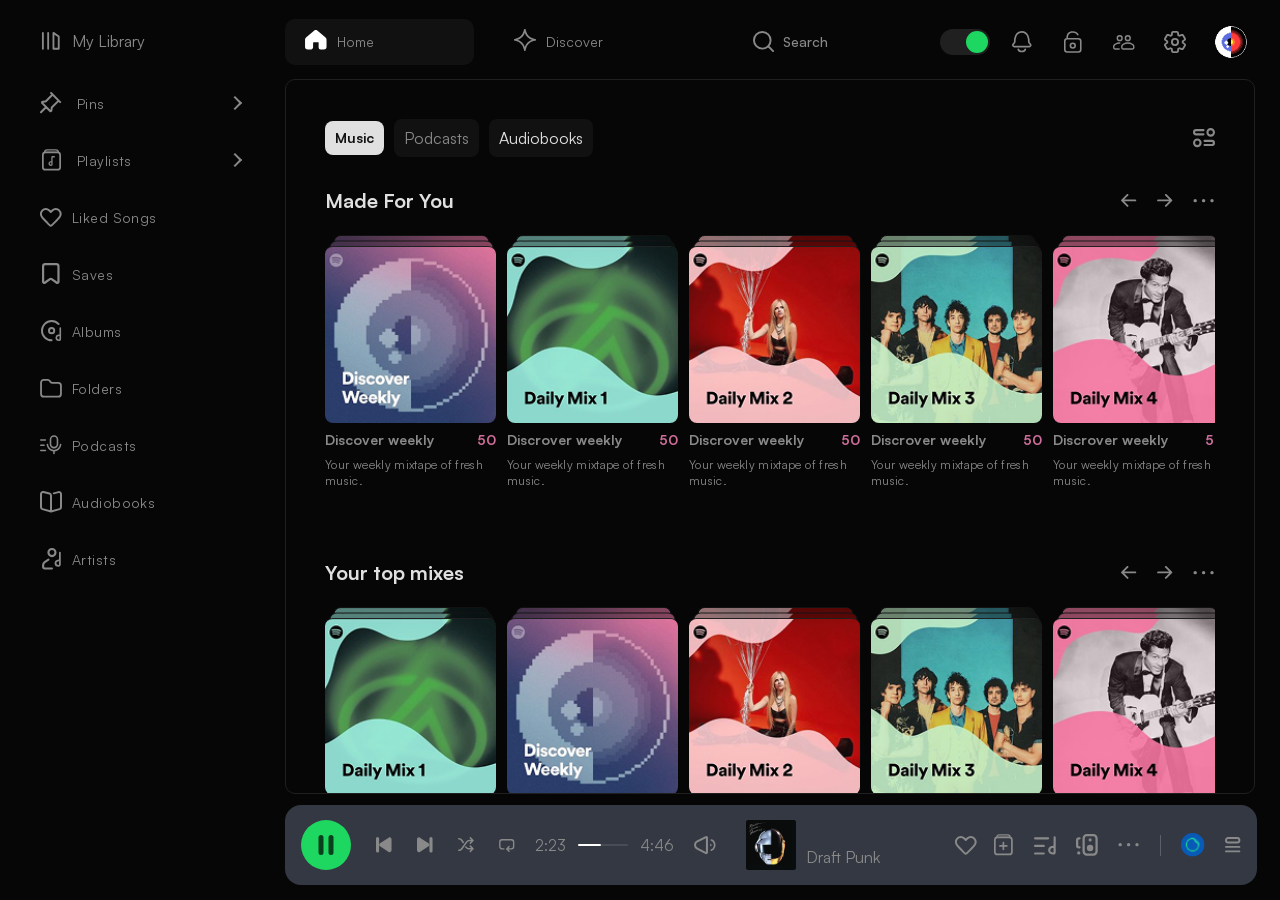
==== commit 498bf5bf: "Fix path in html files and icons" ====
--- a/index.html
+++ b/index.html
@@ -19,7 +19,7 @@
 				<nav class="navigation">
 					<ul class="top-nav-ul left-ul">
 						<li>
-							<a class="active" href="/index.html">
+							<a class="active" href="./index.html">
 								<div class="img-div">
 									<i class="icons icon-home"></i>
 								</div>
@@ -27,7 +27,7 @@
 							</a>
 						</li>
 						<li>
-							<a href="/pages/discover.html">
+							<a href="./pages/discover.html">
 								<div class="img-div">
 									<i class="icons icon-discover"></i>
 								</div>
@@ -36,7 +36,7 @@
 							</a>
 						</li>
 						<li>
-							<form action="/pages/search.html">
+							<form action="./pages/search.html">
 								<div class="img-div search-wrapper">
 									<label for="search">
 										<i class="icons icon-search"></i>
@@ -80,9 +80,9 @@
 							</a>
 						</li>
 						<li class="no-hover">
-							<a href="/pages/profile.html">
+							<a href="./pages/profile.html">
 								<img
-									src="../assets/img/icons/user.svg"
+									src="./assets/img/icons/user.svg"
 									alt="Profile"
 								/>
 							</a>
@@ -96,19 +96,19 @@
 					<i class="icons icon-home-inactive icon-green"></i>
 					Home
 				</a>
-				<a href="/pages/discover.html">
+				<a href="./pages/discover.html">
 					<i class="icons icon-discover icon-green"></i>
 					Discover
 				</a>
-				<a href="/pages/search.html">
+				<a href="./pages/search.html">
 					<i class="icons icon-search icon-green"></i>
 					Search
 				</a>
-				<a href="/pages/library.html">
+				<a href="./pages/library.html">
 					<i class="icons icon-library icon-green"></i>
 					Library
 				</a>
-				<a href="/pages/profile.html">
+				<a href="./pages/profile.html">
 					<i class="icons icon-me icon-green"></i>
 					Me
 				</a>
@@ -116,7 +116,7 @@
 		</header>
 		<aside class="sidebar">
 			<div class="sidebar-heading">
-				<a href="/pages/library.html"
+				<a href="./pages/library.html"
 					><i class="icons icon-library"></i> My Library</a
 				>
 			</div>
@@ -129,12 +129,12 @@
 								Pins
 							</summary>
 							<ul class="nav__sub">
-								<li><a href="/pages/album.html">Albums</a></li>
+								<li><a href="./pages/album.html">Albums</a></li>
 								<li>
-									<a href="/pages/artist.html">Artists</a>
+									<a href="./pages/artist.html">Artists</a>
 								</li>
 								<li>
-									<a href="/pages/playlist.html">Playlists</a>
+									<a href="./pages/playlist.html">Playlists</a>
 								</li>
 							</ul>
 						</details>
@@ -146,18 +146,18 @@
 								Playlists
 							</summary>
 							<ul class="nav__sub">
-								<li><a href="/pages/album.html">Albums</a></li>
+								<li><a href="./pages/album.html">Albums</a></li>
 								<li>
-									<a href="/pages/artist.html">Artists</a>
+									<a href="./pages/artist.html">Artists</a>
 								</li>
 								<li>
-									<a href="/pages/playlist.html">Playlists</a>
+									<a href="./pages/playlist.html">Playlists</a>
 								</li>
 							</ul>
 						</details>
 					</li>
 					<li>
-						<a href="/pages/song.html">
+						<a href="./pages/song.html">
 							<i class="icons icon-hearth"></i>
 							<span>Liked Songs</span>
 						</a>
@@ -169,7 +169,7 @@
 						</a>
 					</li>
 					<li>
-						<a href="/pages/album.html">
+						<a href="./pages/album.html">
 							<i class="icons icon-album"></i>
 							<span>Albums</span>
 						</a>
@@ -181,7 +181,7 @@
 						</a>
 					</li>
 					<li>
-						<a href="/pages/podcast.html">
+						<a href="./pages/podcast.html">
 							<i class="icons icon-podcast"></i>
 							<span>Podcasts</span>
 						</a>
@@ -193,7 +193,7 @@
 						</a>
 					</li>
 					<li>
-						<a href="/pages/artist.html">
+						<a href="./pages/artist.html">
 							<i class="icons icon-artists"></i>
 							<span>Artists</span>
 						</a>
@@ -208,7 +208,7 @@
 						<nav>
 							<ul>
 								<li class="active">Music</li>
-								<li><a href="/pages/podcast.html">Podcasts</a></li>
+								<li><a href="./pages/podcast.html">Podcasts</a></li>
 								<li>Audiobooks</li>
 							</ul>
 						</nav>
@@ -236,7 +236,7 @@
 						<div class="section-content">
 							<article class="card">
 								<a
-									href="/pages/playlist.html"
+									href="./pages/playlist.html"
 									class="card stack"
 								>
 									<figure class="card__cover">
@@ -255,7 +255,7 @@
 							</article>
 							<article class="card">
 								<a
-									href="/pages/playlist.html"
+									href="./pages/playlist.html"
 									class="card stack"
 								>
 									<figure>
@@ -274,7 +274,7 @@
 							</article>
 							<article class="card">
 								<a
-									href="/pages/playlist.html"
+									href="./pages/playlist.html"
 									class="card stack"
 								>
 									<figure>
@@ -293,7 +293,7 @@
 							</article>
 							<article class="card">
 								<a
-									href="/pages/playlist.html"
+									href="./pages/playlist.html"
 									class="card stack"
 								>
 									<figure>
@@ -312,7 +312,7 @@
 							</article>
 							<article class="card">
 								<a
-									href="/pages/playlist.html"
+									href="./pages/playlist.html"
 									class="card stack"
 								>
 									<figure>
@@ -331,7 +331,7 @@
 							</article>
 							<article class="card">
 								<a
-									href="/pages/playlist.html"
+									href="./pages/playlist.html"
 									class="card stack"
 								>
 									<figure>
@@ -350,7 +350,7 @@
 							</article>
 							<article class="card">
 								<a
-									href="/pages/playlist.html"
+									href="./pages/playlist.html"
 									class="card stack"
 								>
 									<figure>
@@ -369,7 +369,7 @@
 							</article>
 							<article class="card">
 								<a
-									href="/pages/playlist.html"
+									href="./pages/playlist.html"
 									class="card stack"
 								>
 									<figure>
@@ -388,7 +388,7 @@
 							</article>
 							<article class="card">
 								<a
-									href="/pages/playlist.html"
+									href="./pages/playlist.html"
 									class="card stack"
 								>
 									<figure>
@@ -407,7 +407,7 @@
 							</article>
 							<article class="card">
 								<a
-									href="/pages/playlist.html"
+									href="./pages/playlist.html"
 									class="card stack"
 								>
 									<figure>
@@ -426,7 +426,7 @@
 							</article>
 							<article class="card">
 								<a
-									href="/pages/playlist.html"
+									href="./pages/playlist.html"
 									class="card stack"
 								>
 									<figure>
@@ -445,7 +445,7 @@
 							</article>
 							<article class="card">
 								<a
-									href="/pages/playlist.html"
+									href="./pages/playlist.html"
 									class="card stack"
 								>
 									<figure>
@@ -464,7 +464,7 @@
 							</article>
 							<article class="card">
 								<a
-									href="/pages/playlist.html"
+									href="./pages/playlist.html"
 									class="card stack"
 								>
 									<figure>
@@ -505,7 +505,7 @@
 						<div class="section-content">
 							<article class="card">
 								<a
-									href="/pages/playlist.html"
+									href="./pages/playlist.html"
 									class="card stack"
 								>
 									<figure>
@@ -524,7 +524,7 @@
 							</article>
 							<article class="card">
 								<a
-									href="/pages/playlist.html"
+									href="./pages/playlist.html"
 									class="card stack"
 								>
 									<figure class="card__cover">
@@ -543,7 +543,7 @@
 							</article>
 							<article class="card">
 								<a
-									href="/pages/playlist.html"
+									href="./pages/playlist.html"
 									class="card stack"
 								>
 									<figure>
@@ -562,7 +562,7 @@
 							</article>
 							<article class="card">
 								<a
-									href="/pages/playlist.html"
+									href="./pages/playlist.html"
 									class="card stack"
 								>
 									<figure>
@@ -581,7 +581,7 @@
 							</article>
 							<article class="card">
 								<a
-									href="/pages/playlist.html"
+									href="./pages/playlist.html"
 									class="card stack"
 								>
 									<figure>
@@ -600,7 +600,7 @@
 							</article>
 							<article class="card">
 								<a
-									href="/pages/playlist.html"
+									href="./pages/playlist.html"
 									class="card stack"
 								>
 									<figure>
@@ -619,7 +619,7 @@
 							</article>
 							<article class="card">
 								<a
-									href="/pages/playlist.html"
+									href="./pages/playlist.html"
 									class="card stack"
 								>
 									<figure>
@@ -638,7 +638,7 @@
 							</article>
 							<article class="card">
 								<a
-									href="/pages/playlist.html"
+									href="./pages/playlist.html"
 									class="card stack"
 								>
 									<figure>
@@ -657,7 +657,7 @@
 							</article>
 							<article class="card">
 								<a
-									href="/pages/playlist.html"
+									href="./pages/playlist.html"
 									class="card stack"
 								>
 									<figure>
@@ -676,7 +676,7 @@
 							</article>
 							<article class="card">
 								<a
-									href="/pages/playlist.html"
+									href="./pages/playlist.html"
 									class="card stack"
 								>
 									<figure>
@@ -695,7 +695,7 @@
 							</article>
 							<article class="card">
 								<a
-									href="/pages/playlist.html"
+									href="./pages/playlist.html"
 									class="card stack"
 								>
 									<figure>
@@ -714,7 +714,7 @@
 							</article>
 							<article class="card">
 								<a
-									href="/pages/playlist.html"
+									href="./pages/playlist.html"
 									class="card stack"
 								>
 									<figure>
@@ -733,7 +733,7 @@
 							</article>
 							<article class="card">
 								<a
-									href="/pages/playlist.html"
+									href="./pages/playlist.html"
 									class="card stack"
 								>
 									<figure>
@@ -773,7 +773,7 @@
 						</div>
 						<div class="section-content">
 							<article class="card artists">
-								<a href="/pages/artist.html">
+								<a href="./pages/artist.html">
 									<figure>
 										<img
 											src="./assets/img/artists/artist_1.png"
@@ -787,7 +787,7 @@
 								</a>
 							</article>
 							<article class="card artists">
-								<a href="/pages/artist.html">
+								<a href="./pages/artist.html">
 									<figure>
 										<img
 											src="./assets/img/artists/artist_2.png"
@@ -799,7 +799,7 @@
 								</a>
 							</article>
 							<article class="card artists">
-								<a href="/pages/artist.html">
+								<a href="./pages/artist.html">
 									<figure>
 										<img
 											src="./assets/img/artists/artist_3.png"
@@ -833,7 +833,7 @@
 						</div>
 						<div class="section-content">
 							<article class="card albums">
-								<a href="/pages/album.html">
+								<a href="./pages/album.html">
 									<figure>
 										<img
 											src="./assets/img/albums/album_1.png"
@@ -846,7 +846,7 @@
 								</a>
 							</article>
 							<article class="card albums">
-								<a href="/pages/album.html">
+								<a href="./pages/album.html">
 									<figure>
 										<img
 											src="./assets/img/albums/album_2.png"
@@ -859,7 +859,7 @@
 								</a>
 							</article>
 							<article class="card albums">
-								<a href="/pages/album.html">
+								<a href="./pages/album.html">
 									<figure>
 										<img
 											src="./assets/img/albums/album_3.png"
@@ -872,7 +872,7 @@
 								</a>
 							</article>
 							<article class="card albums">
-								<a href="/pages/album.html">
+								<a href="./pages/album.html">
 									<figure>
 										<img
 											src="./assets/img/albums/album_4.png"
@@ -962,7 +962,7 @@
 						</div>
 						<div class="section-content">
 							<article class="card podcasts">
-								<a href="/pages/podcast.html">
+								<a href="./pages/podcast.html">
 									<figure>
 										<img
 											src="./assets/img/podcasts/podcast_1.png"
@@ -977,7 +977,7 @@
 								</a>
 							</article>
 							<article class="card podcasts">
-								<a href="/pages/podcast.html">
+								<a href="./pages/podcast.html">
 									<figure>
 										<img
 											src="./assets/img/podcasts/podcast_2.png"
@@ -992,7 +992,7 @@
 								</a>
 							</article>
 							<article class="card podcasts">
-								<a href="/pages/podcast.html">
+								<a href="./pages/podcast.html">
 									<figure>
 										<img
 											src="./assets/img/podcasts/podcast_3.png"
@@ -1029,7 +1029,7 @@
 						</div>
 						<div class="section-content">
 							<article class="card episodes">
-								<a href="/pages/episode.html">
+								<a href="./pages/episode.html">
 									<figure>
 										<img
 											src="./assets/img/episodes/episode_1.png"
@@ -1049,7 +1049,7 @@
 								</a>
 							</article>
 							<article class="card episodes">
-								<a href="/pages/episode.html">
+								<a href="./pages/episode.html">
 									<figure>
 										<img
 											src="./assets/img/episodes/episode_2.png"
@@ -1064,7 +1064,7 @@
 								</a>
 							</article>
 							<article class="card episodes">
-								<a href="/pages/episode.html">
+								<a href="./pages/episode.html">
 									<figure>
 										<img
 											src="./assets/img/episodes/episode_3.png"
@@ -1198,7 +1198,7 @@
 		</aside>
 		<footer class="player">
 			<div class="player-wrapper">
-				<img src="../assets/img/albums/album_1.png" alt="Draft Punk" />
+				<img src="./assets/img/albums/album_1.png" alt="Draft Punk" />
 
 				<div class="music-title-author-wrapper">
 					<a
@@ -1217,7 +1217,7 @@
 			<div class="player-icons">
 				<i class="icons icon-add-playlist icon-sm"></i>
 				<img
-					src="../assets/img/icons/player/play.svg"
+					src="./assets/img/icons/player/play.svg"
 					alt="play"
 					class="play"
 				/>
@@ -1229,7 +1229,7 @@
 				<div class="advanced-player-wrapper">
 					<div class="stop-button-wrapper">
 						<img
-							src="../assets/img/icons/player/pause.svg"
+							src="./assets/img/icons/player/pause.svg"
 							alt="pause"
 							class="pause"
 						/>
--- a/assets/styles/style.css
+++ b/assets/styles/style.css
@@ -0,0 +1,7440 @@
+@charset "UTF-8";
+@font-face {
+  font-family: "Satoshi";
+  font-display: swap;
+  src: url("../fonts/Satoshi/Satoshi-Regular.ttf") format("truetype");
+  font-weight: 400;
+}
+@font-face {
+  font-family: "Satoshi";
+  font-display: swap;
+  src: url("../fonts/Satoshi/Satoshi-Medium.ttf") format("truetype");
+  font-weight: 500;
+}
+@font-face {
+  font-family: "Satoshi";
+  font-display: swap;
+  src: url("../fonts/Satoshi/Satoshi-Bold.ttf") format("truetype");
+  font-weight: 700;
+}
+/* Background colors:  */
+/* Fonts styles */
+/*  Borders and border properties */
+/* Border radius styles */
+/* Hover effect colors: */
+* {
+  padding: 0;
+  margin: 0;
+  box-sizing: border-box;
+}
+
+html,
+body {
+  font-size: 62.5%;
+  height: 100%;
+}
+
+body {
+  font-family: "Satoshi", sans-serif;
+  color: #898989;
+  font-size: 1.6rem;
+}
+
+ul,
+li {
+  list-style: none;
+}
+
+a {
+  text-decoration: none;
+  color: #898989;
+}
+
+@keyframes nowBounce {
+  0%, 100% {
+    height: 0.5rem;
+  }
+  50% {
+    height: 1.5rem;
+  }
+}
+.now {
+  position: relative;
+  width: 3rem;
+  height: 3rem;
+}
+
+.now::before,
+.now::after,
+.now span.now-bar {
+  content: "";
+  position: absolute;
+  bottom: 0.6rem;
+  left: 0.6rem;
+  width: 0.3rem;
+  background: #1ed760;
+  border-radius: 0.2rem;
+  animation: nowBounce 1s infinite ease-in-out;
+}
+
+.now::before {
+  height: 0.6rem;
+  animation-delay: 0s;
+}
+
+.now span.now-bar {
+  left: 1.1rem;
+  height: 1rem;
+  animation-delay: 0.2s;
+}
+
+.now::after {
+  left: 1.6rem;
+  height: 0.8rem;
+  animation-delay: 0.4s;
+}
+
+.close,
+.pin {
+  display: flex;
+  align-items: center;
+  justify-content: center;
+  position: absolute;
+  z-index: 99999999;
+  top: 1rem;
+  right: 1rem;
+  background-color: #111111;
+  padding: 1rem;
+  border-radius: 50%;
+}
+.close:hover img,
+.pin:hover img {
+  filter: brightness(0) invert(1);
+}
+
+.follow {
+  padding: 1rem 2rem;
+  background: rgba(137, 137, 137, 0.25);
+  border: 2px solid rgba(137, 137, 137, 0.25);
+  border-radius: 44px;
+  cursor: pointer;
+  color: #e0e0e0;
+}
+.follow:hover {
+  color: #ffffff;
+  border: 0.2rem solid #ffffff;
+}
+
+.card {
+  display: flex;
+  justify-content: center;
+  flex-direction: column;
+  gap: 0.8rem;
+  position: relative;
+  border-radius: 0.8rem;
+  flex-shrink: 0;
+  cursor: pointer;
+}
+.card figure {
+  position: relative;
+  max-height: 18.1rem;
+  height: 100%;
+  width: 100%;
+  margin-top: 12px;
+}
+.card .card-image {
+  width: 100%;
+  height: 100%;
+  object-fit: cover;
+  border-radius: 0.8rem;
+  position: relative;
+  z-index: 3;
+}
+.card h3 {
+  display: flex;
+  justify-content: space-between;
+  font-size: 1.4rem;
+  color: #898989;
+}
+.card p {
+  font-size: 1.2rem;
+  line-height: 1.6rem;
+  letter-spacing: 0.03em;
+}
+.card.stack .card-image {
+  border-top: 1px solid #202020;
+}
+.card.stack::before, .card.stack::after {
+  content: "";
+  position: absolute;
+  top: 0.15rem;
+  left: 0;
+  width: 100%;
+  height: 70%;
+  background-image: var(--img-stack);
+  background-size: cover;
+  background-position: center;
+  border-radius: 0.8rem;
+  z-index: 2;
+  filter: blur(0.05rem) brightness(0.6);
+  transform: scale(0.95);
+  border: 1px solid #202020;
+}
+.card.stack::after {
+  top: -0.8rem;
+  left: 0;
+  transform: scale(0.9);
+  z-index: 1;
+  border: 1px solid #202020;
+}
+.card:hover {
+  transform: scale(1.01);
+  transition: transform 0.3s;
+}
+
+.artists {
+  text-align: center;
+  color: #e0e0e0;
+  position: relative;
+}
+.artists .circle {
+  border-radius: 50%;
+}
+
+.albums {
+  position: relative;
+}
+.albums h3 {
+  display: flex;
+  justify-content: space-between;
+  font-size: 1.4rem;
+  color: #e0e0e0;
+  white-space: nowrap;
+}
+.albums h3 span {
+  color: #898989;
+}
+
+.audiobooks {
+  position: relative;
+}
+.audiobooks figure {
+  max-height: 22rem;
+}
+
+.podcasts {
+  position: relative;
+}
+.podcasts .podcasts-title {
+  border-left: 0.3rem solid #e0e0e0;
+  border-radius: 0.3rem;
+  padding: 0.5rem;
+  background-color: rgba(246, 125, 77, 0.05);
+}
+.podcasts .podcasts-title h3 {
+  color: #e0e0e0;
+  white-space: nowrap;
+  font-size: 1.6rem;
+  line-height: 2.1rem;
+  letter-spacing: 0.03em;
+}
+.podcasts .podcasts-title p {
+  line-height: 1.8rem;
+  letter-spacing: 0.03em;
+  font-size: 1.3rem;
+  color: #898989;
+}
+
+.episodes {
+  position: relative;
+}
+.episodes .episodes-title {
+  border-radius: 0.3rem;
+  background-color: rgba(133, 197, 133, 0.05);
+  padding: 0.5rem;
+}
+.episodes .episodes-title h3 {
+  display: flex;
+  align-items: center;
+  justify-content: space-around;
+  color: #e0e0e0;
+  white-space: nowrap;
+  font-size: 1.6rem;
+  line-height: 2.1rem;
+  letter-spacing: 0.03em;
+}
+.episodes .episodes-title p {
+  line-height: 1.8rem;
+  letter-spacing: 0.03em;
+  font-size: 1.3rem;
+  color: #898989;
+}
+
+.browse-card {
+  display: flex;
+  flex-direction: column;
+  gap: 1rem;
+  width: 17rem;
+  height: 10rem;
+  position: relative;
+  overflow: hidden;
+  padding: 1rem;
+  border-radius: 1rem;
+  color: #ffffff;
+}
+@media (min-width: 768px) {
+  .browse-card {
+    height: 17rem;
+  }
+}
+.browse-card .browse-name {
+  padding: 0.5rem;
+  z-index: 1;
+  font-size: 2rem;
+  line-height: 2.7rem;
+  letter-spacing: 0.03em;
+}
+.browse-card figure {
+  position: absolute;
+  width: 10.4rem;
+  height: 10.4rem;
+  transform: rotate(30deg);
+  left: 8rem;
+  top: 3rem;
+  border-radius: 0.5rem;
+}
+@media (min-width: 768px) {
+  .browse-card figure {
+    top: 8rem;
+  }
+}
+.browse-card figure img {
+  object-fit: cover;
+  width: 100%;
+  height: 100%;
+}
+
+.card-wide {
+  display: flex;
+  justify-content: center;
+  gap: 0.8rem;
+  position: relative;
+  border-radius: 0.8rem;
+  flex-shrink: 0;
+  cursor: pointer;
+}
+.card-wide figure {
+  max-height: 12rem;
+  max-width: 12rem;
+  height: 100%;
+  width: 100%;
+}
+.card-wide figure::before {
+  content: "";
+  position: absolute;
+  inset: 0;
+  background: #18191e;
+  border-radius: 0.8rem;
+  transform: translateY(-0.6rem);
+  left: 0.6rem;
+  z-index: 1;
+  width: 11rem;
+}
+.card-wide .card-image {
+  width: 100%;
+  height: 100%;
+  object-fit: cover;
+  border-radius: 0.8rem;
+  position: relative;
+  z-index: 3;
+}
+.card-wide h3 {
+  font-weight: 500;
+  font-size: 1.4rem;
+  line-height: 1.9rem;
+  letter-spacing: 0.03em;
+  color: #e0e0e0;
+}
+.card-wide:hover {
+  transform: scale(1.01);
+  transition: transform 0.3s;
+}
+
+.icons {
+  display: inline-block;
+  width: 2.2rem;
+  height: 2.2rem;
+  background-repeat: no-repeat;
+  background-position: center;
+  background-size: contain;
+  transition: filter 0.2s ease;
+}
+.icons:hover {
+  filter: brightness(0) invert(1);
+}
+.icons.icon-xxxs {
+  width: 0.7rem;
+  height: 0.7rem;
+}
+.icons.icon-sm {
+  width: 1.6rem;
+  height: 1.6rem;
+}
+.icons.icon-md {
+  width: 2.4rem;
+  height: 2.4rem;
+}
+.icons.icon-lg {
+  width: 3.2rem;
+  height: 3.2rem;
+}
+.icons.icon-xl {
+  width: 4rem;
+  height: 4rem;
+}
+.icons.icon-green:hover {
+  filter: brightness(0) saturate(100%) invert(56%) sepia(83%) saturate(600%) hue-rotate(95deg);
+  fill: #1ed760;
+}
+.icons.icon-green:active {
+  filter: brightness(0) saturate(100%) invert(56%) sepia(83%) saturate(600%) hue-rotate(95deg);
+  fill: #1ed760;
+}
+.icons.icon-white {
+  filter: brightness(0) invert(1);
+}
+.icons.icon-white:hover {
+  filter: brightness(1) invert(0);
+}
+
+/* Our style.css is in styles folder, we need one time ../ for use icons in images folders */
+.icon-play {
+  background-image: url("../img/icons/player/play.svg");
+}
+.icon-play:hover {
+  filter: brightness(1) invert(0);
+}
+
+.icon-play-black {
+  background-image: url("../img/icons/player/play-black.svg");
+}
+
+.icon-play-green {
+  background-image: url("../img/icons/play-icon-green.svg");
+}
+
+.icon-shuffle {
+  background-image: url("../img/icons/player/shuffle.svg");
+}
+
+.icon-pause {
+  background-image: url("../img/icons/player/pause.svg");
+}
+
+.icon-list {
+  background-image: url("../img/icons/player/list.svg");
+}
+
+.icon-search {
+  background-image: url("../img/icons/search.svg");
+}
+
+.icon-sort-list {
+  background-image: url("../img/icons/list.svg");
+}
+
+.icon-sort-grid {
+  background-image: url("../img/icons/grid.svg");
+}
+
+.icon-arrow-right {
+  background-image: url("../img/icons/arrows/arrow-right.svg");
+}
+
+.icon-arrow_down {
+  background-image: url("../img/icons/arrows/arrow_down.svg");
+}
+
+.icon-arrow_sort {
+  background-image: url("../img/icons/arrows/arrow_sort.svg");
+}
+
+.icon-arrow_up {
+  background-image: url("../img/icons/arrows/arrow_up.svg");
+}
+
+.icon-arrow-left {
+  background-image: url("../img/icons/arrows/arrow-left.svg");
+}
+
+.icon-arrow-left-big {
+  background-image: url("../img/icons/arrows/arrow-left-big.svg");
+}
+
+.icon-arrow-right-big {
+  background-image: url("../img/icons/arrows/arrow-right-big.svg");
+}
+
+.icon-devices {
+  background-image: url("../img/icons/player/devices.svg");
+}
+
+.icon-next {
+  background-image: url("../img/icons/player/next.svg");
+}
+
+.icon-order {
+  background-image: url("../img/icons/player/order.svg");
+}
+
+.icon-order-burger {
+  background-image: url("../img/icons/order.svg");
+}
+
+.icon-pause {
+  background-image: url("../img/icons/player/pause.svg");
+}
+
+.icon-player_blue_icon {
+  background-image: url("../img/icons/player/player_blue_icon.svg");
+  filter: none;
+}
+.icon-player_blue_icon:hover {
+  filter: none;
+}
+.icon-player_blue_icon {
+  cursor: pointer;
+}
+
+.icon-playing {
+  background-image: url("../img/icons/player/playing.svg");
+}
+
+.icon-prev {
+  background-image: url("../img/icons/player/prev.svg");
+}
+
+.icon-repeat {
+  background-image: url("../img/icons/player/repeat.svg");
+}
+
+.icon-shuffle {
+  background-image: url("../img/icons/player/shuffle.svg");
+}
+
+.icon-volume {
+  background-image: url("../img/icons/player/volume.svg");
+}
+
+.icon-add-rounded {
+  background-image: url("../img/icons/plus-rounded.svg");
+}
+
+.icon-add-playlist {
+  background-image: url("../img/icons/player/add_playlist.svg");
+}
+
+.icon-add-album {
+  background-image: url("../img/icons/add-to-playlist.svg");
+}
+
+.icon-add-friend {
+  background-image: url("../img/icons/add_friend.svg");
+}
+
+.icon-add-library {
+  background-image: url("../img/icons/add_library.svg");
+}
+
+.icon-library {
+  background-image: url("../img/icons/library.svg");
+}
+
+.icon-font-size {
+  background-image: url("../img/icons/font-size.svg");
+}
+
+.icon-language {
+  background-image: url("../img/icons/language.svg");
+}
+
+.icon-add-music {
+  background-image: url("../img/icons/add_music.svg");
+}
+
+.icon-add-big {
+  background-image: url("../img/icons/add-big.svg");
+}
+
+.icon-album {
+  background-image: url("../img/icons/albom.svg");
+}
+
+.icon-artist {
+  background-image: url("../img/icons/artist.svg");
+}
+
+.icon-artists {
+  background-image: url("../img/icons/artists.svg");
+}
+
+.icon-audiobook {
+  background-image: url("../img/icons/audiobook.svg");
+}
+
+.icon-big_star {
+  background-image: url("../img/icons/big_star.svg");
+}
+
+.icon-bookmark {
+  background-image: url("../img/icons/bookmark.svg");
+}
+
+.icon-burger {
+  background-image: url("../img/icons/burger.svg");
+}
+
+.icon-by_photo {
+  background-image: url("../img/icons/by_photo.svg");
+}
+
+.icon-camera {
+  background-image: url("../img/icons/camera.svg");
+}
+
+.icon-checked {
+  background-image: url("../img/icons/checked.svg");
+}
+
+.icon-close {
+  background-image: url("../img/icons/close.svg");
+}
+
+.icon-comments {
+  background-image: url("../img/icons/comments.svg");
+}
+
+.icon-comments_active {
+  background-image: url("../img/icons/comments_active.svg");
+}
+
+.icon-disabled {
+  background-image: url("../img/icons/disabled.svg");
+}
+
+.icon-discover {
+  background-image: url("../img/icons/discover.svg");
+}
+
+.icon-dislike {
+  background-image: url("../img/icons/dislike.svg");
+}
+
+.icon-dislike {
+  background-image: url("../img/icons/dislike.svg");
+}
+
+.icon-dislike {
+  background-image: url("../img/icons/dislike.svg");
+}
+
+.icon-edit {
+  background-image: url("../img/icons/edit.svg");
+}
+
+.icon-facebook {
+  background-image: url("../img/icons/facebook.svg");
+}
+
+.icon-fast {
+  background-image: url("../img/icons/fast.svg");
+}
+
+.icon-flash {
+  background-image: url("../img/icons/flash.svg");
+}
+
+.icon-folder {
+  background-image: url("../img/icons/folder.svg");
+}
+
+.icon-full_size {
+  background-image: url("../img/icons/full_size.svg");
+}
+
+.icon-green-heart {
+  background-image: url("../img/icons/green-heart.svg");
+}
+
+.icon-group {
+  background-image: url("../img/icons/group.svg");
+}
+
+.icon-hearth {
+  background-image: url("../img/icons/hearth.svg");
+}
+
+.icon-hearth-green {
+  background-image: url("../img/icons/hearth-green.svg");
+}
+
+.icon-hidden {
+  background-image: url("../img/icons/hidden.svg");
+}
+
+.icon-history {
+  background-image: url("../img/icons/listening-history.svg");
+}
+
+.icon-home {
+  background-image: url("../img/icons/home.svg");
+}
+
+.icon-home-inactive {
+  background-image: url("../img/icons/home-inactive.svg");
+}
+
+.icon-layout_change {
+  background-image: url("../img/icons/layout_change.svg");
+}
+
+.icon-like {
+  background-image: url("../img/icons/like.svg");
+}
+
+.icon-list_microphone {
+  background-image: url("../img/icons/list_microphone.svg");
+}
+
+.icon-list_microphone-small {
+  background-image: url("../img/icons/mic.svg");
+}
+
+.icon-lock {
+  background-image: url("../img/icons/lock.svg");
+}
+
+.icon-locked {
+  background-image: url("../img/icons/locked.svg");
+}
+
+.icon-me {
+  background-image: url("../img/icons/me.svg");
+}
+
+.icon-menu {
+  background-image: url("../img/icons/menu.svg");
+}
+
+.icon-microphone {
+  background-image: url("../img/icons/microphone.svg");
+}
+
+.icon-miniplayer {
+  background-image: url("../img/icons/miniplayer.svg");
+}
+
+.icon-notification {
+  background-image: url("../img/icons/notification.svg");
+}
+
+.icon-now-playing {
+  background-image: url("../img/icons/now-playing.svg");
+}
+
+.icon-pin {
+  background-image: url("../img/icons/pin.svg");
+}
+
+.icon-pin-green {
+  background-image: url("../img/icons/pin-green.svg");
+}
+
+.icon-play_bordered {
+  background-image: url("../img/icons/play_bordered.svg");
+}
+
+.icon-play-icon-green {
+  background-image: url("../img/icons/play-icon-green.svg");
+}
+
+.icon-playlist {
+  background-image: url("../img/icons/playlist.svg");
+}
+
+.icon-plus {
+  background-image: url("../img/icons/plus.svg");
+}
+.icon-plus:hover {
+  filter: brightness(1) invert(0);
+}
+
+.icon-podcast {
+  background-image: url("../img/icons/podcast.svg");
+}
+
+.icon-queue {
+  background-image: url("../img/icons/queue.svg");
+}
+
+.icon-radio {
+  background-image: url("../img/icons/radio.svg");
+}
+
+.icon-recording {
+  background-image: url("../img/icons/recording.svg");
+}
+
+.icon-remove_from_list {
+  background-image: url("../img/icons/remove_from_list.svg");
+}
+
+.icon-search {
+  background-image: url("../img/icons/search.svg");
+}
+
+.icon-search_full {
+  background-image: url("../img/icons/search_full.svg");
+}
+
+.icon-seek_next {
+  background-image: url("../img/icons/seek_next.svg");
+}
+
+.icon-settings {
+  background-image: url("../img/icons/settings.svg");
+}
+
+.icon-shutdown {
+  background-image: url("../img/icons/shutdown.svg");
+}
+
+.icon-slow {
+  background-image: url("../img/icons/slow.svg");
+}
+
+.icon-sort {
+  background-image: url("../img/icons/sort.svg");
+}
+
+.icon-spotify {
+  background-image: url("../img/icons/spotify_small.svg");
+  filter: brightness(0) saturate(100%) invert(56%) sepia(83%) saturate(600%) hue-rotate(95deg);
+  fill: #1ed760;
+}
+
+.icon-spotify_small {
+  background-image: url("../img/icons/spotify_small.svg");
+}
+
+.icon-star_small {
+  background-image: url("../img/icons/star_small.svg");
+}
+
+.icon-text_size {
+  background-image: url("../img/icons/text_size.svg");
+}
+
+.icon-time {
+  background-image: url("../img/icons/time.svg");
+}
+
+.icon-timer {
+  background-image: url("../img/icons/timer.svg");
+}
+
+.icon-translate {
+  background-image: url("../img/icons/translate.svg");
+}
+
+.icon-user {
+  background-image: url("../img/icons/user.svg");
+}
+
+.icon-users {
+  background-image: url("../img/icons/users.svg");
+}
+
+.icon-views {
+  background-image: url("../img/icons/views.svg");
+}
+
+.icon-download {
+  background-image: url("../img/icons/download.svg");
+}
+
+.icon-upload {
+  background-image: url("../img/icons/upload.svg");
+}
+
+.icon-dots {
+  background-image: url("../img/icons/dots.svg");
+}
+
+.icon-dots_6 {
+  background-image: url("../img/icons/dots_6.svg");
+}
+
+.header {
+  display: grid;
+  grid-template-rows: auto;
+  grid-template-columns: repeat(1, 1fr);
+}
+@media (min-width: 992px) {
+  .header {
+    grid-template-columns: repeat(2, 1fr);
+    grid-template-areas: "sidebar header";
+  }
+}
+.header {
+  width: 100%;
+  background-color: #060606;
+  z-index: 5;
+  grid-template-areas: "header";
+  display: flex;
+  align-items: center;
+  justify-content: center;
+  flex-direction: row;
+}
+
+@media (min-width: 992px) {
+  .header {
+    grid-template-columns: 1fr;
+  }
+}
+.header-wrapper {
+  width: 100%;
+  display: none;
+}
+@media (min-width: 1024px) {
+  .header-wrapper {
+    display: flex;
+    align-items: center;
+    justify-content: space-between;
+    flex-direction: row;
+  }
+  .header-wrapper .navigation .top-nav-ul {
+    display: flex;
+    align-items: center;
+    justify-content: flex-start;
+    flex-direction: row;
+    gap: 1rem;
+  }
+}
+@media (min-width: 1024px) and (min-width: 1280px) {
+  .header-wrapper .navigation .top-nav-ul {
+    display: flex;
+    align-items: center;
+    justify-content: flex-start;
+    flex-direction: row;
+    gap: 2rem;
+  }
+}
+@media (min-width: 1024px) {
+  .header-wrapper .navigation .img-div {
+    padding: 1rem;
+  }
+  .header-wrapper .navigation a {
+    padding: 0 2rem 0 1rem;
+    font-family: "Satoshi", sans-serif;
+    font-size: 1.4rem;
+    color: #898989;
+    display: flex;
+    align-items: center;
+    justify-content: flex-start;
+    flex-direction: row;
+  }
+}
+@media (min-width: 1024px) and (min-width: 1280px) {
+  .header-wrapper .navigation a {
+    padding: 0 10rem 0 1rem;
+  }
+}
+@media (min-width: 1024px) {
+  .header-wrapper .navigation form {
+    display: flex;
+    align-items: center;
+    justify-content: flex-start;
+    flex-direction: row;
+    gap: 2rem;
+    padding: 1rem;
+    font-family: "Satoshi", sans-serif;
+    font-size: 1.4rem;
+    color: #898989;
+  }
+  .header-wrapper .navigation form:hover {
+    background-color: #111111;
+    border-radius: 1rem;
+    transition: 0.3s ease;
+  }
+  .header-wrapper .navigation form:hover i {
+    filter: brightness(0) invert(1);
+    transition: 0.3s ease;
+  }
+  .header-wrapper .navigation form:hover:focus-within {
+    background: #111111;
+  }
+  .header-wrapper .navigation .search-wrapper {
+    position: relative;
+  }
+  .header-wrapper .navigation .search-wrapper label, .header-wrapper .navigation .search-wrapper i {
+    position: absolute;
+    left: 1rem;
+    top: 50%;
+    transform: translateY(-50%);
+    cursor: pointer;
+  }
+  .header-wrapper .navigation input {
+    width: 100%;
+    border: none;
+    outline: none;
+    background: transparent;
+    padding: 0 1rem 0 4rem;
+    border-radius: 1rem;
+    font-family: "Satoshi", sans-serif, sans-serif;
+    font-size: 1.4rem;
+    font-weight: 500;
+    color: #898989;
+  }
+  .header-wrapper .navigation input::placeholder {
+    font-family: "Satoshi", sans-serif, sans-serif;
+    font-size: 14px;
+    font-weight: 500;
+    color: #898989;
+  }
+  .header-wrapper .navigation input::-webkit-search-cancel-button {
+    -webkit-appearance: none;
+    width: 1rem;
+    height: 1rem;
+    cursor: pointer;
+    background: linear-gradient(45deg, transparent 45%, #898989 45%, #898989 55%, transparent 55%), linear-gradient(-45deg, transparent 45%, #898989 45%, #898989 55%, transparent 55%);
+    background-size: 100% 100%;
+  }
+}
+.header-wrapper .side-nav ul {
+  display: flex;
+  align-items: center;
+  justify-content: center;
+  flex-direction: row;
+  gap: 1.3rem;
+}
+.header-wrapper .side-nav ul a {
+  display: flex;
+  align-items: center;
+  justify-content: center;
+  flex-direction: row;
+  padding: 0.8rem;
+}
+.header-wrapper .navigation a:hover {
+  background-color: #111111;
+  border-radius: 1rem;
+  transition: 0.3s ease;
+}
+.header-wrapper .navigation a:hover i {
+  filter: brightness(0) invert(1);
+  transition: 0.3s ease;
+}
+.header-wrapper .navigation a:hover span {
+  color: #e0e0e0;
+  transition: 0.3s ease;
+}
+.header-wrapper .navigation a.active {
+  background-color: #111111;
+  border-radius: 1rem;
+  transition: 0.3s ease;
+}
+.header-wrapper .navigation a.active i {
+  filter: brightness(0) invert(1);
+  transition: 0.3s ease;
+}
+.header-wrapper .navigation a.active span {
+  color: #e0e0e0;
+  transition: 0.3s ease;
+}
+.header-wrapper .side-nav li:not(:last-child) a:hover i {
+  filter: brightness(0) invert(1);
+  transition: 0.3s ease;
+}
+
+.mobile-nav {
+  position: fixed;
+  left: 0;
+  right: 0;
+  bottom: 0;
+  padding: 1.6rem;
+  background: linear-gradient(to right, rgba(17, 17, 17, 0.85) 0%, rgb(17, 17, 17) 43%);
+  display: flex;
+  align-items: center;
+  justify-content: space-around;
+  flex-direction: row;
+  gap: 2.1rem;
+}
+.mobile-nav a {
+  display: flex;
+  align-items: center;
+  justify-content: center;
+  flex-direction: column;
+  gap: 0.8rem;
+}
+.mobile-nav a:hover {
+  color: #1ed760;
+}
+.mobile-nav a.active {
+  font-weight: bold;
+  color: #1ed760;
+}
+.mobile-nav a.active i {
+  filter: brightness(0) saturate(100%) invert(56%) sepia(83%) saturate(600%) hue-rotate(95deg);
+}
+.mobile-nav label {
+  display: flex;
+  align-items: center;
+  justify-content: center;
+  flex-direction: column;
+  gap: 1rem;
+  font-family: "Satoshi", sans-serif;
+  font-size: 1.4rem;
+  color: #898989;
+}
+.mobile-nav label:hover {
+  color: #e0e0e0;
+  transition: 0.3s ease;
+}
+.mobile-nav label:hover i {
+  filter: brightness(0) invert(1);
+}
+.mobile-nav input[type=radio]:checked + label {
+  color: #1ed760;
+}
+.mobile-nav input[type=radio]:checked + label i {
+  filter: brightness(0) saturate(100%) invert(56%) sepia(83%) saturate(600%) hue-rotate(95deg);
+  fill: #1ed760;
+}
+.mobile-nav input {
+  display: none;
+}
+@media (min-width: 1024px) {
+  .mobile-nav {
+    display: none;
+  }
+}
+.mobile-nav .img-div {
+  padding: 1rem;
+  display: flex;
+  align-items: center;
+  justify-content: flex-start;
+  flex-direction: row;
+}
+
+.sidebar {
+  display: none;
+}
+@media (min-width: 1024px) {
+  .sidebar {
+    display: flex;
+    flex-direction: column;
+    gap: 2rem;
+    grid-area: sidebar;
+    background: #060606;
+    padding: 0.5rem 1.5rem;
+    border-radius: 1rem;
+  }
+}
+.sidebar a {
+  display: flex;
+  align-items: center;
+  justify-content: center;
+  flex-direction: row;
+  gap: 1rem;
+}
+.sidebar a:hover {
+  color: #e0e0e0;
+}
+.sidebar .sidebar-heading {
+  display: flex;
+  align-items: center;
+  flex-direction: row;
+  gap: 1rem;
+  padding: 1rem;
+  cursor: pointer;
+}
+.sidebar .sidebar-menu {
+  display: flex;
+  flex-direction: column;
+}
+.sidebar .sidebar-menu ul {
+  display: flex;
+  flex-direction: column;
+  gap: 1.5rem;
+}
+.sidebar .sidebar-menu li {
+  display: flex;
+  align-items: center;
+  gap: 1.5rem;
+  font-size: 1.4rem;
+  line-height: 1.9rem;
+  letter-spacing: 0.03em;
+  position: relative;
+  cursor: pointer;
+  padding: 1rem;
+}
+.sidebar .sidebar-menu li:hover {
+  background-color: #202020;
+  border-radius: 1rem;
+  color: #e0e0e0;
+}
+.sidebar .sidebar-menu li.active {
+  background-color: #202020;
+  border-radius: 1rem;
+  color: #e0e0e0;
+}
+.sidebar .sidebar-menu li.active span {
+  color: #e0e0e0;
+}
+.sidebar .sidebar-menu li.active i {
+  filter: brightness(0) invert(1);
+}
+.sidebar .sidebar-menu .nav__dropdown {
+  width: 100%;
+}
+.sidebar .sidebar-menu .nav__dropdown summary {
+  display: flex;
+  align-items: center;
+  gap: 1.5rem;
+  list-style: none;
+  cursor: pointer;
+  position: relative;
+}
+.sidebar .sidebar-menu .nav__dropdown summary::-webkit-details-marker {
+  display: none;
+}
+.sidebar .sidebar-menu .nav__dropdown summary::after {
+  content: "";
+  position: absolute;
+  top: 50%;
+  right: 1rem;
+  transform: translateY(-50%) rotate(-45deg);
+  width: 8px;
+  height: 8px;
+  border-right: 2px solid currentColor;
+  border-bottom: 2px solid currentColor;
+  transition: transform 0.3s ease;
+}
+.sidebar .sidebar-menu .nav__dropdown[open] summary::after {
+  transform: translateY(-50%) rotate(45deg);
+}
+.sidebar .sidebar-menu .nav__sub {
+  margin-top: 0.5rem;
+  padding: 0.5rem 0;
+  list-style: none;
+  border-radius: 8px;
+  opacity: 0;
+  transform: translateY(-10px);
+  transition: 0.3s ease;
+  pointer-events: none;
+  display: flex;
+  gap: 0rem;
+}
+.sidebar .sidebar-menu .nav__dropdown[open] .nav__sub {
+  opacity: 1;
+  transform: translateY(0);
+  pointer-events: auto;
+}
+.sidebar .icon {
+  width: 2.2rem;
+}
+.sidebar .icon:hover {
+  color: #e0e0e0;
+}
+.sidebar:hover {
+  background-color: #111111;
+  color: rgba(137, 137, 137, 0.79);
+}
+
+@media (min-width: 1024px) {
+  .app:has(.activity.open) {
+    grid-template-columns: 26rem 1fr minmax(30rem, 34.8rem);
+    grid-template-areas: "sidebar header header" "sidebar main aside" "sidebar player player";
+  }
+}
+.app:has(.activity.open) .header {
+  grid-column: span 2;
+  padding-right: 1rem;
+}
+
+.app.light-mode {
+  background-color: #f0f0f0;
+  color: #1a1a1a;
+}
+.app.light-mode a {
+  color: #1a1a1a;
+}
+.app.light-mode .sidebar,
+.app.light-mode .header {
+  background-color: #f0f0f0;
+}
+.app.light-mode .player {
+  background-color: #aab3c6;
+}
+.app.light-mode .theme-toggle {
+  background-color: #e4e4e4;
+}
+.app.light-mode .main,
+.app.light-mode .artist-item {
+  border-color: #e4e4e4;
+}
+.app.light-mode .section-title h2,
+.app.light-mode .card h3,
+.app.light-mode .activity h4,
+.app.light-mode .artists,
+.app.light-mode .artist-item .details-heading h2,
+.app.light-mode .description-wrapper .description-container .description h2,
+.app.light-mode .artist .about-description,
+.app.light-mode .artist .about-statistics .statistics-head,
+.app.light-mode .artist .about-statistics .statistics-text,
+.app.light-mode .artist .songs-history .song-author .song-name,
+.app.light-mode .artist .artist-heading .album-description,
+.app.light-mode .player .advanced-player .advanced-player-music-time-line p,
+.app.light-mode .player .player-wrapper .music-title-author-wrapper .scrolling-text,
+.app.light-mode .profile-page-content-wrapper .profile-content.profile-details .details summary {
+  color: #1a1a1a;
+}
+.app.light-mode .recent-wrapper .content-wrapper .section-content .artists .close i {
+  filter: none;
+}
+.app.light-mode .library-wrapper .content-wrapper .tab .tab-content .content-wrapper .section-content .card .pin i {
+  filter: none;
+}
+.app.light-mode .library-page .filters-wrapper .filters-nav i {
+  filter: brightness(0) saturate(100%) invert(42%) sepia(0%) saturate(0%) hue-rotate(0deg) brightness(43%) contrast(100%);
+}
+.app.light-mode .library-page .filters-wrapper .filters-nav i.icon-white {
+  filter: brightness(0) saturate(100%) invert(42%) sepia(0%) saturate(0%) hue-rotate(0deg) brightness(43%) contrast(100%);
+}
+.app.light-mode .card p,
+.app.light-mode .player .player-wrapper .music-title-author-wrapper .scrolling-text-band {
+  color: #6e6e6e;
+}
+.app.light-mode .filters-wrapper .filters-nav ul li,
+.app.light-mode .sidebar .sidebar-menu li:hover,
+.app.light-mode .sidebar .sidebar-menu li.active,
+.app.light-mode .header-wrapper .navigation a:hover,
+.app.light-mode .header-wrapper .navigation a.active,
+.app.light-mode .header-wrapper .navigation form:hover {
+  background-color: #e4e4e4;
+  color: #1a1a1a;
+}
+.app.light-mode .header-wrapper .navigation a span {
+  color: #1a1a1a;
+}
+.app.light-mode .sidebar .sidebar-menu li.active span {
+  color: #1a1a1a;
+}
+.app.light-mode .sidebar .sidebar-menu li.active i {
+  filter: brightness(1) invert(0);
+}
+.app.light-mode .description-wrapper .description-container .description p span {
+  color: #1a1a1a;
+}
+.app.light-mode .description-wrapper .description-container .description .genres li {
+  color: #1a1a1a;
+  border-color: #6e6e6e;
+}
+.app.light-mode .description-wrapper .description-container .description .buttons .icon-btn {
+  color: #1a1a1a;
+}
+.app.light-mode .tabs-section .tab .tab-title {
+  color: #1a1a1a;
+}
+.app.light-mode .filters-nav .radio-nav-desk {
+  background-color: #f0f0f0;
+}
+.app.light-mode .filters-nav .radio-nav-desk ul li a {
+  color: #1a1a1a;
+}
+.app.light-mode .music-wrapper .descriptions-wrapper .genres-wrapper span,
+.app.light-mode .music-wrapper .descriptions-wrapper .description .song-info .info {
+  color: #b3b3b3;
+}
+.app.light-mode .music-wrapper .descriptions-wrapper .genres-wrapper span:hover,
+.app.light-mode .music-wrapper .descriptions-wrapper .description .song-info .info:hover {
+  color: #e4e4e4;
+}
+.app.light-mode .music-wrapper .musicians-wrapper .musician .muscician-info span {
+  color: #b3b3b3;
+}
+.app.light-mode .details-wrapper .slider label {
+  color: #b3b3b3;
+}
+.app.light-mode .profile-page-content-wrapper .profile-content.friends, .app.light-mode .profile-page-content-wrapper .profile-content.profile-details .details[open] ul {
+  background: linear-gradient(to bottom, #8a354a, #2c191d, #111111);
+}
+.app.light-mode .mobile-nav {
+  background: linear-gradient(180deg, rgba(240, 240, 240, 0.85) 0%, #f0f0f0 42.62%);
+}
+.app.light-mode {
+  /* icons */
+}
+.app.light-mode i {
+  filter: brightness(0) saturate(100%) invert(42%) sepia(0%) saturate(0%) hue-rotate(0deg) brightness(43%) contrast(100%);
+}
+.app.light-mode i:hover {
+  filter: brightness(0) saturate(100%) invert(58%) sepia(0%) saturate(0%) hue-rotate(0deg) brightness(58%) contrast(100%);
+}
+.app.light-mode .icon-play-icon-green,
+.app.light-mode .icon-player_blue_icon,
+.app.light-mode .main-podcast i {
+  filter: none;
+}
+.app.light-mode .icon-play-icon-green:hover,
+.app.light-mode .icon-player_blue_icon:hover,
+.app.light-mode .main-podcast i:hover {
+  filter: none;
+}
+.app.light-mode .icon-green-heart:hover {
+  filter: brightness(0) saturate(100%) invert(56%) sepia(83%) saturate(600%) hue-rotate(95deg);
+}
+.app.light-mode .header-wrapper .navigation a:hover i,
+.app.light-mode .header-wrapper .navigation a.active i,
+.app.light-mode .header-wrapper .navigation form:hover i,
+.app.light-mode .header-wrapper .side-nav li:not(:last-child) a:hover i {
+  filter: brightness(0) saturate(100%) invert(58%) sepia(0%) saturate(0%) hue-rotate(0deg) brightness(58%) contrast(100%);
+}
+.app.light-mode .episodes-wrapper .podcast-filter .filters .filter a {
+  color: #b3b3b3;
+}
+.app.light-mode .episodes-wrapper .podcast-filter .filters .filter a:hover {
+  color: #e4e4e4;
+}
+.app.light-mode #home:checked ~ .artist-navigation label[for=home],
+.app.light-mode #about:checked ~ .artist-navigation label[for=about],
+.app.light-mode #albums:checked ~ .artist-navigation label[for=albums],
+.app.light-mode .artist-navigation ul li:hover,
+.app.light-mode .artist-navigation ul li:active {
+  color: #1a1a1a;
+}
+.app.light-mode .activity .activity-details .activity-summary .artist-information .album {
+  color: #1a1a1a;
+}
+.app.light-mode .profile-page-content-wrapper .profile-content.my-profile article .profile-info p {
+  color: #6e6e6e;
+}
+.app.light-mode .main-discover .main-inner .mobile-wrapper .content-wrapper .bottom-container .genre span {
+  color: #b3b3b3;
+}
+.app.light-mode .main-discover .main-inner .mobile-wrapper .content-wrapper .right-fixed {
+  color: #b3b3b3;
+}
+.app.light-mode .main-discover .main-inner .mobile-wrapper .content-wrapper .right-fixed i {
+  filter: none;
+}
+
+.app {
+  height: 100dvh;
+  display: grid;
+  grid-template-rows: auto 1fr;
+  grid-template-columns: 1fr;
+  background-color: #060606;
+  overflow: hidden;
+}
+@media (min-width: 1024px) {
+  .app {
+    grid-template-columns: 26rem 1fr;
+    grid-template-rows: 5.4rem 1fr 8.1rem;
+    padding: 1.5rem;
+    column-gap: 0rem;
+    row-gap: 1rem;
+    grid-template-areas: "sidebar header header" "sidebar main aside" "sidebar player player";
+  }
+}
+@media (min-width: 1280px) {
+  .app {
+    column-gap: 1rem;
+  }
+}
+
+.main {
+  overflow-y: auto;
+  padding: 1.5rem;
+  padding-bottom: 17rem;
+}
+@media (min-width: 1024px) {
+  .main {
+    grid-area: main;
+    padding-bottom: 2.4rem;
+    border: 1px solid #202020;
+    border-radius: 1rem;
+  }
+}
+.main .section-wrapper {
+  display: flex;
+  flex-direction: column;
+  gap: 2.8rem;
+}
+.main .library-wrapper {
+  display: flex;
+  flex-direction: column;
+  gap: 0.8rem;
+}
+.main .recent-wrapper {
+  display: none;
+}
+@media (min-width: 768px) {
+  .main .recent-wrapper {
+    display: flex;
+    flex-direction: column;
+    gap: 2.8rem;
+  }
+}
+.main::-webkit-scrollbar {
+  width: 0;
+}
+.main::-webkit-scrollbar-track {
+  background: transparent;
+}
+.main::-webkit-scrollbar-thumb {
+  background-color: rgba(255, 255, 255, 0.3);
+  border-radius: 3px;
+}
+
+.main-inner {
+  display: flex;
+  flex-direction: column;
+  gap: 3rem;
+  width: 100%;
+}
+@media (min-width: 768px) {
+  .main-inner {
+    padding: 2.4rem;
+  }
+}
+
+.content-wrapper {
+  display: flex;
+  flex-direction: column;
+  gap: 2rem;
+}
+
+.section-content {
+  display: grid;
+  grid-auto-flow: column;
+  grid-auto-columns: 17.1rem;
+  gap: 1.1rem;
+  height: max-content;
+  padding-bottom: 4rem;
+  overflow-x: auto;
+  overflow-y: hidden;
+  scroll-behavior: smooth;
+  scroll-snap-type: x mandatory;
+}
+.section-content::-webkit-scrollbar {
+  height: 6px;
+}
+.section-content::-webkit-scrollbar-track {
+  background: transparent;
+}
+.section-content::-webkit-scrollbar-thumb {
+  background-color: rgba(255, 255, 255, 0.3);
+  border-radius: 3px;
+}
+
+.filters-wrapper {
+  display: flex;
+  align-items: center;
+  justify-content: space-between;
+}
+.filters-wrapper a i:hover {
+  filter: brightness(0) invert(1);
+  transition: 0.3s ease;
+  cursor: pointer;
+}
+.filters-wrapper .filters-nav ul {
+  display: flex;
+  align-items: center;
+  flex-direction: row;
+  gap: 1rem;
+}
+.filters-wrapper .filters-nav ul li {
+  padding: 0.8rem 1rem;
+  background-color: #111111;
+  border-radius: 0.8rem;
+  color: #e0e0e0;
+}
+.filters-wrapper .filters-nav ul li:hover {
+  background-color: #202020;
+  color: #e0e0e0;
+  cursor: pointer;
+}
+.filters-wrapper .filters-nav ul .active {
+  background-color: #e0e0e0;
+  color: #111111;
+  font-weight: 600;
+  font-size: 1.4rem;
+}
+
+.activity {
+  display: none;
+}
+.activity .activity-content {
+  display: flex;
+  align-items: flex-start;
+  flex-direction: column;
+  gap: 2.4rem;
+}
+.activity {
+  border: 1px solid #202020;
+  border-radius: 1rem;
+  grid-area: aside;
+  display: none;
+}
+@media (min-width: 1024px) {
+  .activity {
+    display: none;
+    min-width: 30rem;
+    max-width: 34.8rem;
+    width: 100%;
+  }
+}
+.activity h4 {
+  color: #e0e0e0;
+}
+.activity .activity-details {
+  display: flex;
+  align-items: center;
+  justify-content: space-between;
+  gap: 1rem;
+}
+.activity .activity-details .activity-summary {
+  display: flex;
+  flex-direction: column;
+}
+.activity .activity-details .activity-summary .title {
+  font-size: 1.2rem;
+  line-height: 1.6rem;
+  letter-spacing: 0.03em;
+}
+.activity .activity-details .activity-summary .description {
+  display: flex;
+  align-items: center;
+  justify-content: space-between;
+}
+.activity .activity-details .activity-summary .description .activity-time {
+  display: flex;
+  align-items: center;
+  width: 3rem;
+  height: 3rem;
+}
+.activity .activity-details .activity-summary .artist-information {
+  font-size: 1.4rem;
+  line-height: 1.9rem;
+  letter-spacing: 0.03em;
+}
+.activity .activity-details .activity-summary .artist-information .album {
+  color: #e0e0e0;
+}
+.activity .activity-details .activity-summary .artist-information .artist::before {
+  content: "• ";
+}
+.activity.open {
+  display: flex;
+}
+
+.hide-mob {
+  display: none;
+}
+@media (min-width: 1024px) {
+  .hide-mob {
+    display: flex;
+  }
+}
+
+.theme-toggle {
+  position: relative;
+  width: 5rem;
+  height: 2.6rem;
+  background-color: #202020;
+  border-radius: 5rem;
+  cursor: pointer;
+  transition: background-color 0.3s;
+}
+.theme-toggle::after {
+  content: "";
+  position: absolute;
+  top: 0.2rem;
+  left: 0.2rem;
+  width: 2.2rem;
+  height: 2.2rem;
+  background-color: #1ed760;
+  border-radius: 50%;
+  transition: left 0.3s;
+}
+.theme-toggle.dark::after {
+  left: 2.6rem;
+}
+
+.player {
+  display: flex;
+  align-items: center;
+  justify-content: space-between;
+  flex-direction: row;
+  padding: 0 1.6rem;
+  position: fixed;
+  left: 1.6rem;
+  right: 2.4rem;
+  bottom: 8.3rem;
+  height: 6.4rem;
+  border-radius: 1.6rem;
+  background: #333842;
+  z-index: 10;
+}
+@media (min-width: 768px) {
+  .player {
+    display: flex;
+    align-items: center;
+    justify-content: space-between;
+    flex-direction: row;
+    gap: 1.5rem;
+    max-width: 90%;
+    left: 5%;
+  }
+  .player .advanced-player {
+    order: 1;
+  }
+  .player .player-wrapper {
+    order: 2;
+  }
+  .player .advanced-player-icons {
+    order: 3;
+  }
+}
+@media (min-width: 768px) and (min-width: 1024px) {
+  .player {
+    left: 28rem;
+    right: 0.2rem;
+    height: 8rem;
+    bottom: 1.5rem;
+    max-width: none;
+    gap: 2rem;
+  }
+}
+@media (min-width: 1024px) {
+  .player {
+    left: 28.5rem;
+    right: 0.2rem;
+    bottom: 1rem;
+    max-width: none;
+  }
+  .player .advanced-player {
+    order: 1;
+  }
+  .player .player-wrapper {
+    order: 2;
+  }
+  .player .advanced-player-icons {
+    order: 3;
+  }
+}
+@media (min-width: 1280px) {
+  .player {
+    bottom: 1.5rem;
+    height: 8rem;
+    right: 2.3rem;
+  }
+  .player .player-wrapper {
+    order: 2;
+    flex: 1;
+  }
+  .player .advanced-player {
+    order: 1;
+    flex: 0 0 auto;
+  }
+  .player .advanced-player-icons {
+    order: 3;
+    flex: 0 0 auto;
+  }
+}
+.player .player-wrapper {
+  display: flex;
+  align-items: center;
+  justify-content: flex-start;
+  flex-direction: row;
+  gap: 1rem;
+  flex: 1;
+}
+.player .player-wrapper img {
+  width: 5rem;
+  height: 5rem;
+  border-radius: 0.2rem;
+}
+@media (min-width: 1280px) {
+  .player .player-wrapper img {
+    width: 5rem;
+    height: 5rem;
+  }
+}
+.player .player-wrapper .music-title-author-wrapper {
+  display: flex;
+  align-items: flex-start;
+  justify-content: flex-start;
+  flex-direction: column;
+  gap: 0.2rem;
+  max-width: 12rem;
+  overflow: hidden;
+  white-space: nowrap;
+}
+.player .player-wrapper .music-title-author-wrapper .scrolling-text {
+  font-family: "Satoshi", sans-serif;
+  font-weight: 400;
+  display: inline-block;
+  padding-left: 100%;
+  animation: marquee 8s linear infinite;
+  text-decoration: none;
+  color: #ffffff;
+}
+.player .player-wrapper .music-title-author-wrapper .scrolling-text-band {
+  font-family: "Satoshi", sans-serif;
+  font-weight: 400;
+  display: inline-block;
+  padding-left: 0;
+  text-decoration: none;
+  color: #898989;
+}
+@keyframes marquee {
+  0% {
+    transform: translateX(0);
+  }
+  100% {
+    transform: translateX(-100%);
+  }
+}
+@media (min-width: 768px) {
+  .player .player-wrapper {
+    display: flex;
+    justify-content: flex-start;
+    flex: 1;
+  }
+}
+@media (min-width: 1280px) {
+  .player .player-wrapper {
+    padding-left: 1rem;
+  }
+}
+.player .advanced-player {
+  display: none;
+}
+@media (min-width: 768px) {
+  .player .advanced-player {
+    display: flex;
+    flex: 2;
+    display: flex;
+    align-items: center;
+    justify-content: space-between;
+    flex-direction: row;
+    gap: 2rem;
+  }
+  .player .advanced-player .advanced-player-wrapper {
+    display: flex;
+    align-items: center;
+    justify-content: center;
+    flex-direction: row;
+    gap: 1.6rem;
+    flex: 0 0 auto;
+  }
+  .player .advanced-player .advanced-player-wrapper img {
+    width: 1.5rem;
+    height: 1.5rem;
+    cursor: pointer;
+    opacity: 0.7;
+    transition: opacity 0.2s;
+    align-items: center;
+  }
+  .player .advanced-player .advanced-player-wrapper img:hover {
+    opacity: 1;
+    filter: brightness(100) saturate(50%);
+  }
+}
+@media (min-width: 768px) and (min-width: 1280px) {
+  .player .advanced-player .advanced-player-wrapper img {
+    width: 2rem;
+    height: 2rem;
+  }
+}
+@media (min-width: 768px) {
+  .player .advanced-player .advanced-player-wrapper .stop-button-wrapper {
+    width: 5rem;
+    height: 5rem;
+    border-radius: 50%;
+    background-color: #1ed760;
+    display: flex;
+    align-items: center;
+    justify-content: center;
+    flex-direction: row;
+    cursor: pointer;
+    transition: transform 0.2s ease;
+  }
+  .player .advanced-player .advanced-player-wrapper .stop-button-wrapper:hover {
+    transform: scale(1.08);
+  }
+  .player .advanced-player .advanced-player-wrapper .stop-button-wrapper img {
+    width: 2rem;
+    height: 2rem;
+    filter: brightness(0);
+  }
+}
+@media (min-width: 768px) and (min-width: 1280px) {
+  .player .advanced-player .advanced-player-wrapper {
+    gap: 2.5rem;
+  }
+  .player .advanced-player .advanced-player-wrapper .wrapper-icons {
+    display: flex;
+    align-items: center;
+    gap: 0.8rem;
+  }
+  .player .advanced-player .advanced-player-wrapper .wrapper-icons img {
+    width: 2rem;
+    height: 2rem;
+    cursor: pointer;
+    opacity: 0.7;
+    transition: opacity 0.2s ease;
+  }
+  .player .advanced-player .advanced-player-wrapper .wrapper-icons img:hover {
+    opacity: 1;
+  }
+}
+@media (min-width: 768px) {
+  .player .advanced-player .prev-next-music-player-wrapper {
+    display: flex;
+    align-items: center;
+    justify-content: space-around;
+    flex-direction: row;
+    gap: 2.5rem;
+  }
+}
+@media (min-width: 768px) and (min-width: 1280px) {
+  .player .advanced-player .prev-next-music-player-wrapper {
+    gap: 5rem;
+  }
+}
+@media (min-width: 768px) {
+  .player .advanced-player .advanced-player-music-time-line {
+    display: flex;
+    align-items: center;
+    justify-content: center;
+    flex-direction: row;
+    gap: 1.2rem;
+    flex: 1;
+    min-width: 0;
+  }
+  .player .advanced-player .advanced-player-music-time-line p {
+    font-family: "Satoshi", sans-serif;
+    font-size: 1.5rem;
+    color: #898989;
+    flex-shrink: 0;
+  }
+  .player .advanced-player .advanced-player-music-time-line .advanced-music-progress-bar {
+    position: relative;
+    height: 0.25rem;
+    flex: 1;
+    min-width: 5rem;
+    background-color: rgba(255, 255, 255, 0.1);
+    border-radius: 0.125rem;
+    cursor: pointer;
+  }
+  .player .advanced-player .advanced-player-music-time-line .advanced-music-progress-bar::after {
+    content: "";
+    position: absolute;
+    top: 0;
+    left: 0;
+    height: 100%;
+    width: 45%;
+    background-color: white;
+    border-radius: 0.125rem;
+  }
+}
+.player .volume-icon {
+  width: 2rem;
+  height: 2rem;
+  cursor: pointer;
+  opacity: 0.7;
+  transition: opacity 0.2s, filter 0.2s;
+}
+.player .volume-icon:hover {
+  opacity: 1;
+  filter: brightness(100) saturate(50%);
+}
+.player .advanced-player-icons {
+  display: none;
+}
+@media (min-width: 1280px) {
+  .player .advanced-player-icons {
+    display: flex;
+    align-items: center;
+    gap: 2rem;
+    flex-shrink: 0;
+    flex: 1;
+    justify-content: flex-end;
+  }
+  .player .advanced-player-icons a {
+    display: flex;
+    text-decoration: none;
+  }
+  .player .advanced-player-icons img {
+    width: 2rem;
+    height: 2rem;
+    cursor: pointer;
+    opacity: 0.7;
+    transition: opacity 0.2s ease;
+  }
+  .player .advanced-player-icons img:hover {
+    opacity: 1;
+    filter: brightness(100) saturate(50%);
+  }
+  .player .advanced-player-icons img:nth-child(6) {
+    filter: none;
+  }
+  .player .advanced-player-icons .wrapper-icons {
+    display: flex;
+    align-items: center;
+    gap: 1.5rem;
+  }
+  .player .advanced-player-icons hr {
+    width: 0.0625rem;
+    height: 2.1rem;
+    border: none;
+    background-color: rgba(255, 255, 255, 0.2);
+  }
+}
+.player .player-icons {
+  display: flex;
+  align-items: center;
+  justify-content: center;
+  flex-direction: row;
+  gap: 1.5rem;
+}
+.player .player-icons img {
+  width: 2rem;
+  height: 2rem;
+  cursor: pointer;
+}
+.player .player-icons img:hover {
+  opacity: 1;
+  filter: brightness(100) saturate(50%);
+}
+@media (min-width: 768px) {
+  .player .player-icons {
+    display: none;
+  }
+}
+.player .music-progress-bar {
+  position: absolute;
+  bottom: 0.125rem;
+  left: 1.125rem;
+  right: 1.125rem;
+  height: 0.125rem;
+  background-color: rgba(255, 255, 255, 0.1);
+  border-radius: 0.125rem;
+}
+.player .music-progress-bar::after {
+  content: "";
+  position: absolute;
+  top: 0;
+  left: 0;
+  height: 100%;
+  width: 45%;
+  background-color: white;
+  border-radius: 0.125rem;
+  box-shadow: 0 0 0.3125rem rgba(255, 255, 255, 0.5);
+}
+@media (min-width: 768px) {
+  .player .music-progress-bar {
+    display: none;
+  }
+}
+
+@media (min-width: 1024px) {
+  .bottom-nav {
+    display: none;
+  }
+}
+@media (min-width: 1280px) {
+  .bottom-nav {
+    display: none;
+  }
+}
+
+.red {
+  color: #ce6e9a;
+}
+
+.section-title {
+  display: flex;
+  align-items: center;
+  justify-content: space-between;
+}
+.section-title h2 {
+  color: #e0e0e0;
+  font-weight: 600;
+  font-size: 2rem;
+}
+
+.slide-controls {
+  display: flex;
+  align-items: center;
+  justify-content: center;
+  gap: 2rem;
+}
+.slide-controls a {
+  display: flex;
+  align-items: center;
+  justify-content: center;
+}
+.slide-controls a i:hover {
+  filter: brightness(0) invert(1);
+  transition: 0.3s ease;
+  cursor: pointer;
+}
+
+.library input[type=radio] {
+  display: none;
+}
+
+.library {
+  gap: 1rem;
+}
+
+.library .search-container .search-input label {
+  position: absolute;
+  right: 1rem;
+  top: 50%;
+  transform: translateY(-50%);
+}
+
+.tabs-section {
+  gap: 0.8rem;
+}
+.tabs-section .tab input[type=radio] {
+  display: none;
+}
+.tabs-section .tab .tab-title {
+  display: flex;
+  align-items: center;
+  justify-content: space-between;
+  padding: 1rem;
+  cursor: pointer;
+  font-weight: 600;
+  color: #e0e0e0;
+  transition: background-color 0.3s;
+}
+.tabs-section .tab .tab-title .arrow {
+  display: inline-block;
+  transition: transform 0.3s;
+}
+.tabs-section .tab .tab-content {
+  max-height: 0;
+  overflow: hidden;
+  transition: max-height 0.3s ease, padding 0.3s ease;
+  padding: 0 1rem;
+}
+.tabs-section .tab input[type=radio]:checked + .tab-title + .tab-content {
+  max-height: 200rem;
+  padding: 1rem;
+}
+.tabs-section .tab input[type=radio]:checked + .tab-title .arrow img {
+  transform: rotate(90deg);
+  transition: transform 0.3s;
+}
+@media (min-width: 768px) {
+  .tabs-section .tab .tab-title {
+    cursor: default;
+  }
+  .tabs-section .tab .tab-title .arrow {
+    display: none;
+  }
+  .tabs-section .tab .tab-content {
+    max-height: none;
+    overflow: visible;
+    padding: 1rem;
+  }
+}
+
+#list:checked ~ .filters-wrapper nav label[for=list] i,
+#grid:checked ~ .filters-wrapper nav label[for=grid] i {
+  filter: brightness(0) invert(1);
+  transition: filter 0.3s ease;
+}
+
+#grid:checked ~ .filters-wrapper {
+  flex-direction: row;
+}
+@media (min-width: 768px) {
+  #grid:checked ~ .filters-wrapper {
+    flex-direction: row-reverse;
+  }
+}
+
+.main.library-page .filters-nav nav {
+  padding: 0rem;
+}
+.main.library-page .filters-nav ul li {
+  display: flex;
+  align-items: center;
+  justify-content: center;
+  height: 4rem;
+}
+.main.library-page .filters-nav ul li:nth-child(3),
+.main.library-page .filters-nav ul li:nth-child(4) {
+  display: flex;
+  align-items: center;
+  gap: 2rem;
+}
+.main.library-page .filters-nav ul li:nth-child(5) {
+  display: none;
+}
+@media (min-width: 768px) {
+  .main.library-page .filters-nav ul li:nth-child(3),
+  .main.library-page .filters-nav ul li:nth-child(4),
+  .main.library-page .filters-nav ul li:nth-child(5) {
+    display: flex;
+    align-items: center;
+    gap: 2rem;
+  }
+}
+
+.list-layout {
+  display: flex;
+}
+
+.grid-layout {
+  display: none;
+}
+
+#list:checked ~ .list-layout {
+  display: flex;
+}
+
+#list:checked ~ .grid-layout {
+  display: none;
+}
+
+#grid:checked ~ .list-layout {
+  display: none;
+}
+
+#grid:checked ~ .grid-layout {
+  display: flex;
+}
+
+.music-table {
+  width: 100%;
+  border-collapse: collapse;
+  /* MOBILE DEFAULT */
+}
+.music-table thead {
+  display: none;
+}
+.music-table th,
+.music-table td {
+  padding: 12px 0;
+  vertical-align: middle;
+}
+.music-table {
+  /* Hiding desktop columns on mobile */
+}
+.music-table th:nth-child(1),
+.music-table td:nth-child(1),
+.music-table th:nth-child(3),
+.music-table td:nth-child(3),
+.music-table th:nth-child(4),
+.music-table td:nth-child(4) {
+  display: none;
+}
+.music-table {
+  /* Making rows look like list items */
+}
+.music-table tbody tr {
+  display: flex;
+  align-items: center;
+  justify-content: space-between;
+  gap: 1rem;
+  border-bottom: 1px solid rgba(255, 255, 255, 0.05);
+}
+.music-table .track-info {
+  flex: 1;
+}
+.music-table .info-wrapper {
+  display: flex;
+  align-items: center;
+  gap: 1rem;
+}
+.music-table .cover {
+  width: 48px;
+  height: 48px;
+  border-radius: 4px;
+  object-fit: cover;
+}
+.music-table .text-wrapper {
+  display: flex;
+  flex-direction: column;
+}
+.music-table .title,
+.music-table .artist {
+  margin: 0;
+}
+.music-table td:last-child {
+  flex-shrink: 0;
+}
+.music-table {
+  /* ========================= */
+  /* TABLET AND UP */
+  /* ========================= */
+}
+@media (min-width: 768px) {
+  .music-table {
+    table-layout: fixed;
+  }
+  .music-table thead {
+    display: table-header-group;
+  }
+  .music-table tbody tr {
+    display: table-row;
+    border-bottom: none;
+  }
+  .music-table th,
+  .music-table td {
+    display: table-cell;
+    padding: 12px 16px;
+    text-align: left;
+  }
+  .music-table {
+    /* Show hidden columns */
+  }
+  .music-table th:nth-child(1),
+  .music-table td:nth-child(1),
+  .music-table th:nth-child(3),
+  .music-table td:nth-child(3),
+  .music-table th:nth-child(4),
+  .music-table td:nth-child(4) {
+    display: table-cell;
+  }
+  .music-table {
+    /* Column widths */
+  }
+  .music-table th:nth-child(1),
+  .music-table td:nth-child(1) {
+    width: 50px;
+    text-align: center;
+  }
+  .music-table th:nth-child(2),
+  .music-table td:nth-child(2) {
+    width: 50%;
+  }
+  .music-table th:nth-child(3),
+  .music-table td:nth-child(3) {
+    width: 30%;
+  }
+  .music-table th:nth-child(4),
+  .music-table td:nth-child(4) {
+    width: 80px;
+    text-align: right;
+  }
+  .music-table th:last-child,
+  .music-table td:last-child {
+    width: 50px;
+    text-align: right;
+  }
+}
+
+.discovery-footer.player {
+  display: none;
+}
+@media (min-width: 1024px) {
+  .discovery-footer.player {
+    display: flex;
+  }
+}
+
+.discover .activity.open {
+  margin-top: 48px;
+}
+
+.main {
+  scroll-snap-type: y mandatory;
+}
+
+.hide-mob {
+  display: none;
+}
+@media (min-width: 1024px) {
+  .hide-mob {
+    display: flex;
+  }
+}
+
+.no-pd {
+  padding: 0;
+}
+
+.mobile-filters {
+  position: sticky;
+  top: 0;
+  z-index: 1000;
+  background: linear-gradient(to right, rgb(17, 17, 17) 0%, rgba(17, 17, 17, 0) 100%);
+  border-radius: 0 0 1rem 1rem;
+  display: flex;
+  align-items: center;
+  justify-content: flex-start;
+  flex-direction: row;
+}
+.mobile-filters .radio-nav {
+  display: flex;
+  align-items: center;
+  justify-content: flex-start;
+  flex-direction: row;
+  gap: 4rem;
+  overflow-x: auto;
+  scroll-behavior: smooth;
+  padding: 2rem;
+  position: fixed;
+  top: 0;
+  left: 0;
+  right: 0;
+  z-index: 20;
+  background: linear-gradient(to right, rgb(17, 17, 17) 0%, rgba(17, 17, 17, 0) 100%);
+  transition: transform 0.3s ease;
+}
+.mobile-filters .radio-nav::-webkit-scrollbar {
+  height: 6px;
+}
+.mobile-filters .radio-nav::-webkit-scrollbar-thumb {
+  background-color: rgba(255, 255, 255, 0.3);
+  border-radius: 0.3rem;
+}
+.mobile-filters .radio-nav label {
+  white-space: nowrap;
+  font-family: "Satoshi", sans-serif;
+  font-size: 1.4rem;
+  color: #898989;
+  position: relative;
+  cursor: pointer;
+}
+.mobile-filters .radio-nav input[type=radio]:checked + label::after {
+  content: "";
+  position: absolute;
+  left: 0;
+  bottom: -0.4rem;
+  width: 100%;
+  height: 0.2rem;
+  background-color: #1ed760;
+  border-radius: 0.2rem;
+}
+.mobile-filters .radio-nav input {
+  display: none;
+}
+@media (min-width: 1024px) {
+  .mobile-filters {
+    display: none;
+  }
+}
+
+.discover .mobile-wrapper {
+  padding-bottom: 2rem;
+  margin-top: 1.1rem;
+  display: flex;
+  align-items: center;
+  justify-content: center;
+  flex-direction: column;
+  gap: 1.1rem;
+  background-color: #060606;
+}
+.discover .mobile-wrapper .content-wrapper {
+  background-color: #202020;
+  scroll-snap-align: start;
+  border-radius: 1rem;
+  padding: 0 1.4rem 0 1.4rem;
+  width: 100%;
+  position: relative;
+  height: 100vh;
+  overflow-y: auto;
+}
+.discover .mobile-wrapper .right-fixed {
+  bottom: 10rem;
+  right: 2rem;
+  z-index: 1;
+  display: flex;
+  align-items: start;
+  justify-content: start;
+  flex-direction: column;
+  gap: 2rem;
+  position: absolute;
+}
+.discover .mobile-wrapper .right-fixed .block {
+  display: flex;
+  align-items: center;
+  justify-content: center;
+  flex-direction: column;
+  gap: 0.6rem;
+}
+.discover .mobile-wrapper .right-fixed .block a {
+  padding: 0.842rem;
+  background: transparent;
+}
+.discover .mobile-wrapper .right-fixed .block a span {
+  font-family: "Satoshi", sans-serif;
+  font-size: clamp(1.2rem, 1.0857142857rem + 0.3571428571vw, 1.6rem);
+  color: #898989;
+}
+.discover .mobile-wrapper .right-fixed .relative {
+  position: relative;
+}
+.discover .mobile-wrapper .right-fixed .relative .add-symbol {
+  padding: 0.3rem;
+  display: flex;
+  align-items: center;
+  justify-content: center;
+  flex-direction: row;
+  position: absolute;
+  background-color: #e0e0e0;
+  border-radius: 5rem;
+  bottom: 2.3rem;
+}
+@media (min-width: 1024px) {
+  .discover .mobile-wrapper {
+    display: none;
+  }
+}
+
+.discover .bottom-container {
+  position: absolute;
+  bottom: 7.7rem;
+  display: flex;
+  align-items: flex-start;
+  justify-content: flex-start;
+  flex-direction: column;
+  gap: 1.1rem;
+}
+.discover .bottom-container .genre {
+  display: flex;
+  align-items: center;
+  justify-content: flex-start;
+  flex-direction: row;
+  gap: 1rem;
+}
+.discover .bottom-container .music {
+  display: flex;
+  align-items: center;
+  justify-content: flex-start;
+  flex-direction: row;
+  gap: 1.1rem;
+}
+.discover .bottom-container .music img {
+  width: clamp(5.1rem, 4.8142857143rem + 0.8928571429vw, 6.1rem);
+  height: clamp(5.1rem, 4.8142857143rem + 0.8928571429vw, 6.1rem);
+  border-radius: 0.3rem;
+}
+.discover .bottom-container .music .description {
+  display: flex;
+  align-items: flex-start;
+  justify-content: center;
+  flex-direction: column;
+  gap: 0.3rem;
+}
+.discover .bottom-container .music .description h6 {
+  font-family: "Satoshi", sans-serif;
+  font-size: clamp(1.4rem, 1.2857142857rem + 0.3571428571vw, 1.8rem);
+  color: #e0e0e0;
+}
+.discover .bottom-container .music .description span {
+  font-family: "Satoshi", sans-serif;
+  font-size: clamp(1.4rem, 1.2857142857rem + 0.3571428571vw, 1.8rem);
+  color: #898989;
+}
+@media (min-width: 1024px) {
+  .discover .bottom-container {
+    display: none;
+  }
+}
+
+.discover .mobile-wrapper .scrolls {
+  padding-bottom: 1.4rem;
+  display: flex;
+  align-items: center;
+  justify-content: space-between;
+  flex-direction: row;
+  gap: 0.7rem;
+  display: flex;
+  width: 95vw;
+}
+.discover .mobile-wrapper .scrolls .scroll-bar {
+  flex: 1;
+  height: 0.6rem;
+  background: rgba(219, 219, 219, 0.15);
+  border-radius: 1rem;
+  overflow: hidden;
+  position: relative;
+}
+.discover .mobile-wrapper .scrolls .scroll-bar::after {
+  content: "";
+  position: absolute;
+  inset: 0;
+  width: 0%;
+  background: #898989;
+  border-radius: 1rem;
+}
+@media (min-width: 1024px) {
+  .discover .mobile-wrapper .scrolls .scroll-bar {
+    display: none;
+  }
+}
+@media (min-width: 1024px) {
+  .discover .mobile-wrapper .scrolls {
+    display: none;
+  }
+}
+.discover .mobile-wrapper .scroll-bar.active::after {
+  animation: fillBar 5s linear forwards;
+}
+@keyframes fillBar {
+  from {
+    width: 0%;
+  }
+  to {
+    width: 100%;
+  }
+}
+
+.filters-nav .radio-nav-desk {
+  width: calc(100vw - 31.7rem);
+  position: fixed;
+  left: 28.5rem;
+  top: 8rem;
+  z-index: 25;
+  display: flex;
+  align-items: center;
+  justify-content: flex-start;
+  flex-direction: row;
+  gap: 1rem;
+  padding: 1.5rem 0;
+  background-color: #060606;
+  border-radius: 1rem 1rem 0 0;
+  padding: 0 2.5rem;
+  overflow-y: auto;
+}
+@media (min-width: 1024px) {
+  .filters-nav .radio-nav-desk {
+    width: calc(100vw - 29.2rem);
+    left: 27.6rem;
+  }
+}
+.filters-nav .radio-nav-desk ul {
+  padding: 1.2rem 2.5rem;
+  display: flex;
+  align-items: center;
+  justify-content: flex-start;
+  flex-direction: row;
+  gap: 1rem;
+}
+.filters-nav .radio-nav-desk ul li {
+  cursor: pointer;
+}
+.filters-nav .radio-nav-desk ul li a {
+  padding: 0.8rem 1.5rem;
+  border-radius: 0.8rem;
+  background-color: linear-gradient(to right, rgb(17, 17, 17) 0%, rgba(17, 17, 17, 0) 100%);
+  text-decoration: none;
+  text-transform: capitalize;
+  font-size: clamp(1.4rem, 1.3428571429rem + 0.1785714286vw, 1.6rem);
+  color: #e0e0e0;
+  transition: 0.3s ease;
+  white-space: nowrap;
+}
+.filters-nav .radio-nav-desk ul li a.active {
+  color: #111111;
+  background-color: #e0e0e0;
+}
+.filters-nav .radio-nav-desk ul li a:hover {
+  color: #111111;
+  background-color: #e0e0e0;
+}
+
+.section-wrapper-discover {
+  display: none;
+}
+@media (min-width: 1024px) {
+  .section-wrapper-discover {
+    display: flex;
+    align-items: center;
+    justify-content: center;
+    flex-direction: column;
+    gap: 5rem;
+    position: relative;
+    background-color: rgba(223, 114, 47, 0.12);
+    width: 100%;
+    padding: 2.5rem 0rem;
+  }
+}
+@media (min-width: 1024px) and (min-width: 1280px) {
+  .section-wrapper-discover {
+    padding: 12.5rem 22.1rem;
+  }
+}
+@media (min-width: 1024px) {
+  .section-wrapper-discover .content-container {
+    width: 100%;
+    display: flex;
+    align-items: center;
+    justify-content: center;
+    flex-direction: row;
+    gap: 8rem;
+  }
+}
+@media (min-width: 1024px) and (min-width: 1024px) {
+  .section-wrapper-discover .content-container {
+    display: flex;
+    align-items: center;
+    justify-content: center;
+    flex-direction: row;
+    gap: 2rem;
+  }
+}
+@media (min-width: 1024px) and (min-width: 1280px) {
+  .section-wrapper-discover .content-container {
+    display: flex;
+    align-items: center;
+    justify-content: center;
+    flex-direction: row;
+    gap: 8rem;
+  }
+}
+@media (min-width: 1024px) {
+  .section-wrapper-discover .content-container .song-container {
+    border-radius: 1rem;
+    position: relative;
+  }
+  .section-wrapper-discover .content-container .song-container .main-img {
+    opacity: 0.5;
+    transition: opacity 0.8s ease;
+  }
+  .section-wrapper-discover .content-container .song-container .main-img.visible {
+    opacity: 1;
+  }
+  .section-wrapper-discover .content-container .song-container .main-img {
+    border-radius: 1rem;
+  }
+  .section-wrapper-discover .content-container .song-container .scroll-left {
+    padding: 0.5rem;
+    position: absolute;
+    left: 1rem;
+    top: 50%;
+    z-index: 15;
+  }
+  .section-wrapper-discover .content-container .song-container .scroll-left:hover {
+    transform: scale(1.01);
+    border-radius: 5rem;
+  }
+  .section-wrapper-discover .content-container .song-container .scroll-left:hover i {
+    filter: brightness(0) invert(1);
+    transition: 0.3s ease;
+  }
+  .section-wrapper-discover .content-container .song-container .scroll-left:hover {
+    transition: 0.3s ease;
+  }
+  .section-wrapper-discover .content-container .song-container .scroll-right:hover {
+    transform: scale(1.01);
+    border-radius: 5rem;
+  }
+  .section-wrapper-discover .content-container .song-container .scroll-right:hover i {
+    filter: brightness(0) invert(1);
+    transition: 0.3s ease;
+  }
+  .section-wrapper-discover .content-container .song-container .scroll-right:hover {
+    transition: 0.3s ease;
+  }
+  .section-wrapper-discover .content-container .song-container .scroll-right {
+    padding: 0.5rem;
+    position: absolute;
+    right: 1rem;
+    top: 50%;
+    z-index: 15;
+  }
+  .section-wrapper-discover .content-container .song-container .scrolls-desktop {
+    display: flex;
+    align-items: center;
+    justify-content: space-between;
+    flex-direction: row;
+    gap: 0.7rem;
+    position: absolute;
+    bottom: 2rem;
+    left: 0.5rem;
+    right: 0.5rem;
+  }
+  .section-wrapper-discover .content-container .song-container .scrolls-desktop .scroll-bar {
+    flex: 1;
+    height: 0.6rem;
+    background: rgba(219, 219, 219, 0.15);
+    border-radius: 1rem;
+    overflow: hidden;
+    position: relative;
+  }
+  .section-wrapper-discover .content-container .song-container .scrolls-desktop .scroll-bar::after {
+    content: "";
+    position: absolute;
+    inset: 0;
+    width: 0%;
+    background: #898989;
+    border-radius: 1rem;
+  }
+  .section-wrapper-discover .content-container .song-container .scrolls-desktop .scroll-bar.active::after {
+    animation: fillscroll 5s linear forwards;
+  }
+  @keyframes fillscroll {
+    from {
+      width: 0%;
+    }
+    to {
+      width: 100%;
+    }
+  }
+}
+
+.description-wrapper .description-container {
+  display: flex;
+  align-items: center;
+  justify-content: center;
+  flex-direction: row;
+  gap: 1.8rem;
+}
+@media (min-width: 1024px) {
+  .description-wrapper .description-container {
+    flex-wrap: wrap;
+    justify-content: flex-start;
+  }
+}
+@media (min-width: 1280px) {
+  .description-wrapper .description-container {
+    flex-wrap: nowrap;
+  }
+}
+.description-wrapper .description-container .song-img {
+  border-radius: 0.8rem;
+  width: 18.4rem;
+  height: 19.8rem;
+  object-fit: cover;
+  flex-shrink: 0;
+}
+.description-wrapper .description-container .description h2 {
+  font-family: "Satoshi", sans-serif;
+  font-weight: bold;
+  font-size: 3rem;
+  color: #e0e0e0;
+}
+.description-wrapper .description-container .description p {
+  font-family: "Satoshi", sans-serif;
+  font-size: 1.4rem;
+  white-space: nowrap;
+  color: #898989;
+}
+.description-wrapper .description-container .description p span {
+  color: #e0e0e0;
+}
+.description-wrapper .description-container .description .buttons .play-btn {
+  display: flex;
+  align-items: center;
+  justify-content: center;
+  flex-direction: row;
+  padding: 1.179rem;
+  border-radius: 5rem;
+  outline: none;
+  border: none;
+  background-color: #1ed760;
+  cursor: pointer;
+}
+.description-wrapper .description-container .description .buttons {
+  display: flex;
+  align-items: center;
+  justify-content: center;
+  flex-direction: row;
+  gap: 1.8rem;
+}
+.description-wrapper .description-container .description .buttons .icon-btn {
+  white-space: nowrap;
+  display: flex;
+  align-items: center;
+  justify-content: center;
+  flex-direction: row;
+  gap: 1.1rem;
+  border: none;
+  outline: none;
+  background: transparent;
+  cursor: pointer;
+  font-family: "Satoshi", sans-serif;
+  font-size: 1.2rem;
+  color: #898989;
+}
+.description-wrapper .description-container .description .buttons .icon-btn:hover i {
+  filter: brightness(0) invert(1);
+  transition: 0.3s ease;
+}
+.description-wrapper .description-container .description {
+  display: flex;
+  align-items: flex-start;
+  justify-content: center;
+  flex-direction: column;
+  gap: 2rem;
+}
+.description-wrapper .description-container .description .genres {
+  display: flex;
+  align-items: center;
+  justify-content: center;
+  flex-direction: row;
+  gap: 1rem;
+}
+.description-wrapper .description-container .description .genres li {
+  font-family: "Satoshi", sans-serif;
+  color: #898989;
+  font-size: 1.2rem;
+  padding: 0.8rem 1.3rem;
+  outline: none;
+  border-radius: 4.4rem;
+  border: 2px solid rgba(137, 137, 137, 0.2);
+}
+
+.ram-header {
+  display: flex;
+  align-items: center;
+  justify-content: space-between;
+  flex-direction: row;
+  gap: 0.75rem;
+  width: 100%;
+  padding: 1rem;
+}
+.ram-header form {
+  flex-grow: 1;
+  display: flex;
+}
+.ram-header form .search-wrapper {
+  display: flex;
+  align-items: center;
+  justify-content: flex-start;
+  flex-direction: row;
+  gap: 0.75rem;
+  width: 100%;
+}
+.ram-header form .search-wrapper label {
+  display: flex;
+  align-items: center;
+}
+.ram-header form .search-wrapper #search {
+  width: 100%;
+  max-width: 18rem;
+  border-radius: 0.9rem;
+  padding: 0.9rem 0.75rem;
+  font-size: 1.2rem;
+  font-family: "Satoshi", sans-serif;
+  background: rgba(255, 255, 255, 0.08);
+  border: 1px solid rgba(255, 255, 255, 0.12);
+  color: white;
+}
+.ram-header form .search-wrapper #search::placeholder {
+  color: white;
+}
+@media (min-width: 768px) {
+  .ram-header form .search-wrapper #search {
+    font-size: 1.1rem;
+  }
+}
+@media (min-width: 768px) {
+  .ram-header {
+    display: none;
+  }
+}
+@media (min-width: 1024px) {
+  .ram-header {
+    display: none;
+  }
+}
+
+.main.album-page {
+  background: linear-gradient(180deg, rgba(51, 56, 66, 0.47) 0%, rgba(6, 6, 6, 0.47) 100%);
+}
+
+.main-inner.album {
+  display: flex;
+  background: linear-gradient(180deg, rgba(51, 56, 66, 0.47) 0%, rgba(6, 6, 6, 0.47) 100%);
+  flex-direction: column-reverse;
+  width: 100%;
+  padding: 0;
+  gap: 1.25rem;
+}
+@media (min-width: 768px) {
+  .main-inner.album {
+    padding: 1.5rem;
+    gap: 1.5rem;
+  }
+}
+@media (min-width: 1024px) {
+  .main-inner.album {
+    display: grid;
+    grid-template-columns: 1fr 30rem;
+    grid-template-areas: "content  bandinfo" "content  bandinfo";
+    gap: 4rem;
+    padding: 2rem;
+    align-items: start;
+  }
+}
+@media (min-width: 1280px) {
+  .main-inner.album {
+    grid-template-columns: 1fr 30rem;
+    padding: 2.5rem;
+    gap: 3rem;
+  }
+}
+
+.album-content {
+  display: flex;
+  flex-direction: column;
+  width: 100%;
+  min-width: 0;
+}
+@media (min-width: 1024px) {
+  .album-content {
+    grid-area: content;
+  }
+}
+
+.random-access-memoriess {
+  padding-left: 1rem;
+  padding-right: 1rem;
+}
+.random-access-memoriess .ram-tablet-img {
+  display: block;
+  width: 100%;
+  padding-top: 1rem;
+}
+.random-access-memoriess .ram-tablet-img img {
+  display: block;
+  width: 100%;
+  max-width: 20rem;
+  aspect-ratio: 1/1;
+  height: auto;
+  object-fit: cover;
+  border-radius: 0.5rem;
+  box-shadow: 0 8px 32px rgba(0, 0, 0, 0.5);
+  margin: 0 auto;
+}
+@media (min-width: 768px) {
+  .random-access-memoriess {
+    display: flex;
+    flex-direction: row;
+    align-items: flex-end;
+    gap: 1.5rem;
+    padding-top: 1rem;
+    padding-left: 0;
+    padding-right: 0;
+  }
+  .random-access-memoriess .ram-tablet-img {
+    width: auto;
+    padding-top: 0;
+    flex-shrink: 0;
+  }
+  .random-access-memoriess .ram-tablet-img img {
+    width: 11.25rem;
+    max-width: none;
+    height: 11.25rem;
+    aspect-ratio: unset;
+    margin: 0;
+  }
+  .random-access-memoriess .ram-wrapper {
+    flex: 1;
+    min-width: 0;
+  }
+}
+@media (min-width: 1024px) {
+  .random-access-memoriess {
+    padding-top: 0;
+    padding-left: 0;
+    padding-right: 0;
+  }
+  .random-access-memoriess .ram-tablet-img {
+    display: none;
+  }
+}
+.random-access-memoriess .ram-wrapper {
+  display: flex;
+  align-items: left;
+  justify-content: flex-start;
+  flex-direction: column;
+  gap: 1.5rem;
+  padding: 2rem 0;
+}
+@media (min-width: 768px) {
+  .random-access-memoriess .ram-wrapper {
+    gap: 1.25rem;
+    padding: 0;
+  }
+}
+@media (min-width: 1024px) {
+  .random-access-memoriess .ram-wrapper {
+    gap: 1.25rem;
+    padding: 0;
+  }
+}
+.random-access-memoriess .ram-wrapper .ram-title {
+  font-size: 2rem;
+  font-weight: 700;
+  color: white;
+  line-height: 1.1;
+  word-break: break-word;
+  letter-spacing: -0.02em;
+}
+@media (min-width: 768px) {
+  .random-access-memoriess .ram-wrapper .ram-title {
+    font-size: 3rem;
+  }
+}
+@media (min-width: 1024px) {
+  .random-access-memoriess .ram-wrapper .ram-title {
+    font-size: 3.5rem;
+  }
+}
+@media (min-width: 1280px) {
+  .random-access-memoriess .ram-wrapper .ram-title {
+    font-size: 4rem;
+  }
+}
+.random-access-memoriess .ram-wrapper .ram-info-wrapper {
+  display: flex;
+  align-items: center;
+  justify-content: flex-start;
+  flex-direction: row;
+  gap: 0.5rem;
+  flex-wrap: wrap;
+}
+.random-access-memoriess .ram-wrapper .ram-info-wrapper p {
+  font-size: 1rem;
+  color: rgba(255, 255, 255, 0.7);
+  font-size: 1.3rem;
+}
+.random-access-memoriess .ram-wrapper .ram-info-wrapper p:nth-child(2) {
+  color: white;
+  font-weight: 500;
+}
+@media (min-width: 768px) {
+  .random-access-memoriess .ram-wrapper .ram-info-wrapper p {
+    font-size: 1.3rem;
+  }
+}
+@media (min-width: 1024px) {
+  .random-access-memoriess .ram-wrapper .ram-info-wrapper p {
+    font-size: 1.5rem;
+  }
+}
+@media (min-width: 1280px) {
+  .random-access-memoriess .ram-wrapper .ram-info-wrapper p {
+    font-size: 1.5rem;
+  }
+}
+.random-access-memoriess .ram-wrapper .ram-info-wrapper img {
+  width: 1rem;
+  opacity: 0.7;
+}
+@media (min-width: 768px) {
+  .random-access-memoriess .ram-wrapper .ram-info-wrapper img {
+    width: 1.1rem;
+  }
+}
+@media (min-width: 1280px) {
+  .random-access-memoriess .ram-wrapper .ram-info-wrapper img {
+    width: 1.5rem;
+    height: 1.5rem;
+  }
+}
+@media (min-width: 768px) {
+  .random-access-memoriess .ram-wrapper .ram-info-wrapper {
+    gap: 1.2rem;
+  }
+}
+@media (min-width: 1024px) {
+  .random-access-memoriess .ram-wrapper .ram-info-wrapper {
+    gap: 1rem;
+    padding-left: 0.5rem;
+  }
+}
+@media (min-width: 1280px) {
+  .random-access-memoriess .ram-wrapper .ram-info-wrapper {
+    padding-left: 0.5rem;
+    gap: 1.5rem;
+  }
+}
+.random-access-memoriess .ram-wrapper .ram-nav-icons {
+  display: none;
+}
+@media (min-width: 1024px) {
+  .random-access-memoriess .ram-wrapper .ram-nav-icons {
+    display: flex;
+    align-items: center;
+    justify-content: space-between;
+    flex-direction: row;
+    gap: 1rem;
+    width: 100%;
+  }
+  .random-access-memoriess .ram-wrapper .ram-nav-icons img {
+    width: 2rem;
+    height: 2rem;
+    opacity: 0.75;
+    transition: opacity 0.2s;
+    cursor: pointer;
+  }
+  .random-access-memoriess .ram-wrapper .ram-nav-icons img:hover {
+    opacity: 1;
+    filter: brightness(100) saturate(50%);
+  }
+  .random-access-memoriess .ram-wrapper .ram-nav-icons .left-icons {
+    display: flex;
+    align-items: center;
+    justify-content: flex-start;
+    flex-direction: row;
+    gap: 1.5rem;
+    padding-left: 0.2rem;
+  }
+  .random-access-memoriess .ram-wrapper .ram-nav-icons .left-icons .play-icon-background {
+    display: flex;
+    justify-content: center;
+    align-items: center;
+    width: 3.5rem;
+    height: 3.5rem;
+    border-radius: 50%;
+    background: #1ed760;
+    cursor: pointer;
+    transition: transform 0.15s;
+    flex-shrink: 0;
+  }
+  .random-access-memoriess .ram-wrapper .ram-nav-icons .left-icons .play-icon-background:hover {
+    transform: scale(1.05);
+  }
+  .random-access-memoriess .ram-wrapper .ram-nav-icons .left-icons .play-icon-background img {
+    width: 1rem;
+    height: 1rem;
+    padding-left: 0.25rem;
+    filter: brightness(0);
+    opacity: 1;
+  }
+  .random-access-memoriess .ram-wrapper .ram-nav-icons .left-icons .play-icon-background img:hover {
+    opacity: 1;
+    filter: brightness(100) saturate(50%);
+  }
+  .random-access-memoriess .ram-wrapper .ram-nav-icons .right-icons img {
+    width: 1.5rem;
+    height: 1.5rem;
+    opacity: 0.6;
+  }
+}
+@media (min-width: 1024px) and (min-width: 1280px) {
+  .random-access-memoriess .ram-wrapper .ram-nav-icons .right-icons img {
+    width: 2rem;
+    height: 2rem;
+  }
+}
+@media (min-width: 1280px) {
+  .random-access-memoriess .ram-wrapper .ram-nav-icons .left-icons {
+    gap: 2rem;
+  }
+  .random-access-memoriess .ram-wrapper .ram-nav-icons .left-icons img {
+    width: 2rem;
+    height: 2rem;
+  }
+  .random-access-memoriess .ram-wrapper .ram-nav-icons .left-icons .play-icon-background {
+    width: 4rem;
+    height: 4rem;
+  }
+  .random-access-memoriess .ram-wrapper .ram-nav-icons .left-icons .play-icon-background img {
+    width: 1.5rem;
+    height: 1.5rem;
+  }
+}
+.random-access-memoriess .ram-wrapper .mobile-ram-nav-icons {
+  display: flex;
+  align-items: center;
+  justify-content: space-between;
+  flex-direction: row;
+  width: 100%;
+  padding: 0.25rem 0;
+  margin-top: 0.25rem;
+}
+.random-access-memoriess .ram-wrapper .mobile-ram-nav-icons img {
+  width: 2rem;
+  height: 2rem;
+  opacity: 0.8;
+  cursor: pointer;
+}
+@media (min-width: 768px) {
+  .random-access-memoriess .ram-wrapper .mobile-ram-nav-icons img {
+    width: 2.5rem;
+    height: 2.5rem;
+  }
+}
+.random-access-memoriess .ram-wrapper .mobile-ram-nav-icons .left-icons {
+  display: flex;
+  align-items: center;
+  justify-content: flex-start;
+  flex-direction: row;
+  gap: 0.875rem;
+}
+@media (min-width: 768px) {
+  .random-access-memoriess .ram-wrapper .mobile-ram-nav-icons .left-icons {
+    gap: 1.25rem;
+  }
+}
+.random-access-memoriess .ram-wrapper .mobile-ram-nav-icons .right-icons {
+  display: flex;
+  align-items: center;
+  justify-content: flex-end;
+  flex-direction: row;
+  gap: 0.875rem;
+}
+.random-access-memoriess .ram-wrapper .mobile-ram-nav-icons .play-btn-wrapper {
+  width: 2.75rem;
+  height: 2.75rem;
+  border-radius: 50%;
+  background: #1ed760;
+  display: flex;
+  align-items: center;
+  justify-content: center;
+  cursor: pointer;
+  transition: transform 0.15s;
+}
+.random-access-memoriess .ram-wrapper .mobile-ram-nav-icons .play-btn-wrapper:hover {
+  transform: scale(1.05);
+}
+.random-access-memoriess .ram-wrapper .mobile-ram-nav-icons .play-btn-wrapper img {
+  width: 1rem;
+  height: 1rem;
+  filter: brightness(0);
+  opacity: 1;
+}
+@media (min-width: 768px) {
+  .random-access-memoriess .ram-wrapper .mobile-ram-nav-icons .play-btn-wrapper {
+    width: 3.5rem;
+    height: 3.5rem;
+  }
+  .random-access-memoriess .ram-wrapper .mobile-ram-nav-icons .play-btn-wrapper img {
+    width: 1.3rem;
+    height: 1.3rem;
+  }
+}
+@media (min-width: 1024px) {
+  .random-access-memoriess .ram-wrapper .mobile-ram-nav-icons {
+    display: none;
+  }
+}
+
+.table-wrapper {
+  padding-top: 3rem;
+}
+@media (min-width: 768px) {
+  .table-wrapper {
+    padding-top: 3.5rem;
+  }
+}
+@media (min-width: 1024px) {
+  .table-wrapper {
+    padding-top: 4rem;
+  }
+}
+.table-wrapper table {
+  width: 100%;
+  border-collapse: collapse;
+  table-layout: fixed;
+}
+.table-wrapper thead {
+  display: none;
+}
+@media (min-width: 768px) {
+  .table-wrapper thead {
+    display: table-header-group;
+  }
+}
+.table-wrapper thead tr {
+  border-bottom: 1px solid rgba(255, 255, 255, 0.1);
+}
+.table-wrapper th {
+  padding: 0.5rem 0.5rem 0.75rem;
+  font-size: 0.75rem;
+  letter-spacing: 0.08em;
+  text-transform: uppercase;
+  color: rgba(255, 255, 255, 0.45);
+  text-align: left;
+  font-weight: 500;
+}
+@media (min-width: 768px) {
+  .table-wrapper th {
+    font-size: 1.2rem;
+  }
+}
+@media (min-width: 1024px) {
+  .table-wrapper th {
+    font-size: 1.2rem;
+  }
+}
+@media (min-width: 1280px) {
+  .table-wrapper th {
+    font-size: 1.2rem;
+    padding: 0.6rem 0.75rem 1rem;
+  }
+}
+.table-wrapper th:nth-child(1),
+.table-wrapper td:nth-child(1) {
+  display: none;
+  width: 3rem;
+  text-align: center;
+}
+@media (min-width: 768px) {
+  .table-wrapper th:nth-child(1),
+  .table-wrapper td:nth-child(1) {
+    display: table-cell;
+  }
+}
+.table-wrapper th:nth-child(2),
+.table-wrapper td:nth-child(2) {
+  width: 100%;
+}
+.table-wrapper th:nth-child(3),
+.table-wrapper td:nth-child(3) {
+  display: none;
+  width: 5.5rem;
+  text-align: right;
+  white-space: nowrap;
+}
+@media (min-width: 768px) {
+  .table-wrapper th:nth-child(3),
+  .table-wrapper td:nth-child(3) {
+    display: table-cell;
+  }
+}
+.table-wrapper th:nth-child(4),
+.table-wrapper td:nth-child(4) {
+  display: none;
+  width: 4.5rem;
+  text-align: center;
+}
+@media (min-width: 768px) {
+  .table-wrapper th:nth-child(4),
+  .table-wrapper td:nth-child(4) {
+    display: table-cell;
+  }
+}
+.table-wrapper th:nth-child(5),
+.table-wrapper td:nth-child(5) {
+  width: 3rem;
+  height: 3rem;
+  text-align: center;
+  padding-right: 3rem;
+}
+@media (min-width: 768px) {
+  .table-wrapper th:nth-child(5),
+  .table-wrapper td:nth-child(5) {
+    display: none;
+  }
+}
+.table-wrapper tbody tr {
+  transition: background 0.15s;
+  cursor: pointer;
+}
+.table-wrapper tbody tr:hover {
+  background: rgba(255, 255, 255, 0.06);
+}
+.table-wrapper td {
+  padding: 0.625rem 0.5rem;
+  vertical-align: middle;
+}
+@media (min-width: 768px) {
+  .table-wrapper td {
+    padding: 0.75rem 0.5rem;
+  }
+}
+@media (min-width: 1024px) {
+  .table-wrapper td {
+    padding: 0.875rem 0.5rem;
+  }
+}
+@media (min-width: 1280px) {
+  .table-wrapper td {
+    padding: 1rem 0.75rem;
+  }
+}
+.table-wrapper .track-number {
+  color: rgba(255, 255, 255, 0.5);
+  text-align: center;
+  font-size: 1rem;
+  width: 2rem;
+}
+@media (min-width: 1024px) {
+  .table-wrapper .track-number {
+    font-size: 1.5rem;
+  }
+}
+@media (min-width: 1280px) {
+  .table-wrapper .track-number {
+    font-size: 1.5rem;
+  }
+}
+.table-wrapper .track-info {
+  overflow: hidden;
+}
+.table-wrapper .track-info .info-wrapper {
+  display: flex;
+  align-items: center;
+  justify-content: flex-start;
+  flex-direction: row;
+  gap: 0.75rem;
+}
+.table-wrapper .track-info .info-wrapper .cover {
+  width: 4rem;
+  height: 4rem;
+  flex-shrink: 0;
+  border-radius: 0.25rem;
+  object-fit: cover;
+}
+@media (min-width: 768px) {
+  .table-wrapper .track-info .info-wrapper .cover {
+    width: 5rem;
+    height: 5rem;
+  }
+}
+@media (min-width: 1024px) {
+  .table-wrapper .track-info .info-wrapper .cover {
+    width: 5rem;
+    height: 5rem;
+  }
+}
+@media (min-width: 1280px) {
+  .table-wrapper .track-info .info-wrapper .cover {
+    width: 5rem;
+    height: 5rem;
+  }
+}
+.table-wrapper .track-info .info-wrapper .text-wrapper {
+  max-width: 50%;
+  display: flex;
+  flex-direction: column;
+  gap: 0.2rem;
+  overflow: hidden;
+  min-width: 0;
+}
+.table-wrapper .track-info .info-wrapper .text-wrapper .title {
+  color: white;
+  font-size: 1.5rem;
+  font-weight: 500;
+  white-space: nowrap;
+  display: block;
+  animation: marquee 8s linear infinite;
+}
+@media (min-width: 768px) {
+  .table-wrapper .track-info .info-wrapper .text-wrapper .title {
+    font-size: 2rem;
+    animation: none;
+  }
+}
+@media (min-width: 1024px) {
+  .table-wrapper .track-info .info-wrapper .text-wrapper .title {
+    font-size: 1.5rem;
+  }
+}
+@media (min-width: 1280px) {
+  .table-wrapper .track-info .info-wrapper .text-wrapper .title {
+    font-size: 2rem;
+  }
+}
+@keyframes marquee {
+  0% {
+    transform: translateX(0);
+  }
+  100% {
+    transform: translateX(-90%);
+  }
+}
+.table-wrapper .track-info .info-wrapper .text-wrapper .artist {
+  font-size: 1.3rem;
+  color: rgba(255, 255, 255, 0.5);
+  white-space: nowrap;
+  overflow: hidden;
+  text-overflow: ellipsis;
+}
+@media (min-width: 768px) {
+  .table-wrapper .track-info .info-wrapper .text-wrapper .artist {
+    font-size: 1.5rem;
+  }
+}
+@media (min-width: 1024px) {
+  .table-wrapper .track-info .info-wrapper .text-wrapper .artist {
+    font-size: 1.3rem;
+  }
+}
+@media (min-width: 1280px) {
+  .table-wrapper .track-info .info-wrapper .text-wrapper .artist {
+    font-size: 1.5rem;
+  }
+}
+.table-wrapper .duration {
+  color: rgba(255, 255, 255, 0.7);
+  font-size: 1.1rem;
+  text-align: right;
+  white-space: nowrap;
+}
+@media (min-width: 768px) {
+  .table-wrapper .duration {
+    font-size: 1.5rem;
+  }
+}
+@media (min-width: 1024px) {
+  .table-wrapper .duration {
+    font-size: 1.5rem;
+  }
+}
+@media (min-width: 1280px) {
+  .table-wrapper .duration {
+    font-size: 1.5rem;
+  }
+}
+.table-wrapper .heart-icon {
+  display: none;
+  width: 1.2rem;
+  height: 1.2rem;
+  opacity: 0.5;
+  cursor: pointer;
+  text-align: left;
+  transition: opacity 0.2s;
+}
+.table-wrapper .heart-icon:hover {
+  opacity: 1;
+  filter: brightness(100) saturate(50%);
+}
+@media (min-width: 768px) {
+  .table-wrapper .heart-icon {
+    display: block;
+    width: 2rem;
+    height: 2rem;
+  }
+}
+@media (min-width: 1024px) {
+  .table-wrapper .heart-icon {
+    width: 2rem;
+    height: 2rem;
+  }
+}
+.table-wrapper .dots-icon {
+  width: 1.1rem;
+  height: 1.1rem;
+  opacity: 0.5;
+  cursor: pointer;
+  transition: opacity 0.2s;
+}
+.table-wrapper .dots-icon:hover {
+  opacity: 1;
+  filter: brightness(100) saturate(50%);
+}
+@media (min-width: 768px) {
+  .table-wrapper .dots-icon {
+    display: none;
+  }
+}
+
+.random-access-memories-band-info {
+  display: none;
+}
+.random-access-memories-band-info .band-music-style-wrapper {
+  display: none;
+}
+.random-access-memories-band-info .band-colabs {
+  display: none;
+}
+@media (min-width: 1024px) {
+  .random-access-memories-band-info .band-colabs {
+    display: flex;
+    flex-direction: column;
+    gap: 1rem;
+  }
+  .random-access-memories-band-info .band-colabs .band-colab-wrapper {
+    display: flex;
+    align-items: center;
+    justify-content: flex-start;
+    flex-direction: row;
+    gap: 0.625rem;
+    cursor: pointer;
+    transition: opacity 0.2s;
+  }
+  .random-access-memories-band-info .band-colabs .band-colab-wrapper:hover {
+    opacity: 0.8;
+  }
+  .random-access-memories-band-info .band-colabs .band-colab-wrapper img {
+    width: 5rem;
+    height: 5rem;
+    border-radius: 50%;
+    object-fit: cover;
+  }
+  .random-access-memories-band-info .band-colabs .band-colab-wrapper p {
+    font-size: 1.1rem;
+    color: rgba(255, 255, 255, 0.9);
+  }
+}
+@media (min-width: 768px) {
+  .random-access-memories-band-info {
+    display: none;
+  }
+}
+@media (min-width: 1024px) {
+  .random-access-memories-band-info {
+    display: flex;
+    flex-direction: column;
+    gap: 1.25rem;
+    align-items: flex-start;
+    grid-area: bandinfo;
+  }
+  .random-access-memories-band-info img {
+    width: 30rem;
+    height: 30rem;
+  }
+}
+@media (min-width: 1024px) and (min-width: 1280px) {
+  .random-access-memories-band-info img {
+    width: 30rem;
+    height: 30rem;
+  }
+}
+@media (min-width: 1024px) {
+  .random-access-memories-band-info .band-music-style-wrapper {
+    display: flex;
+    flex-wrap: wrap;
+    gap: 0.5rem;
+  }
+  .random-access-memories-band-info .band-music-style-wrapper p {
+    padding: 1rem 1rem;
+    border-radius: 1.25rem;
+    background: rgba(255, 255, 255, 0.08);
+    border: 1px solid rgba(255, 255, 255, 0.1);
+    font-size: 0.9rem;
+    color: rgba(255, 255, 255, 0.85);
+    white-space: nowrap;
+    cursor: pointer;
+    transition: background 0.15s;
+  }
+  .random-access-memories-band-info .band-music-style-wrapper p:hover {
+    background: rgba(255, 255, 255, 0.14);
+  }
+}
+@media (min-width: 1024px) and (min-width: 1024px) {
+  .random-access-memories-band-info .band-music-style-wrapper p {
+    font-size: 1.4rem;
+  }
+}
+@media (min-width: 1024px) and (min-width: 1280px) {
+  .random-access-memories-band-info .band-music-style-wrapper p {
+    font-size: 1.4rem;
+  }
+}
+@media (min-width: 1280px) {
+  .random-access-memories-band-info {
+    gap: 3rem;
+  }
+  .random-access-memories-band-info .band-colabs {
+    display: flex;
+    flex-direction: column;
+    gap: 1rem;
+  }
+  .random-access-memories-band-info .band-colabs .band-colab-wrapper {
+    display: flex;
+    align-items: center;
+    justify-content: flex-start;
+    flex-direction: row;
+    gap: 0.625rem;
+    cursor: pointer;
+    transition: opacity 0.2s;
+  }
+  .random-access-memories-band-info .band-colabs .band-colab-wrapper:hover {
+    opacity: 0.8;
+  }
+  .random-access-memories-band-info .band-colabs .band-colab-wrapper img {
+    width: 5rem;
+    height: 5rem;
+    border-radius: 50%;
+    object-fit: cover;
+  }
+  .random-access-memories-band-info .band-colabs .band-colab-wrapper p {
+    font-size: 1.4rem;
+    color: rgba(255, 255, 255, 0.9);
+  }
+}
+
+.playlist-header {
+  display: flex;
+  align-items: center;
+  justify-content: space-between;
+  flex-direction: row;
+  gap: 0.75rem;
+  width: 100%;
+  padding: 0.75rem 1rem;
+  background-color: rgba(59, 79, 182, 0.47);
+}
+.playlist-header form {
+  flex: 1;
+  display: flex;
+}
+.playlist-header .search-bar {
+  position: relative;
+  width: 100%;
+}
+.playlist-header #search {
+  width: 100%;
+  height: 3.25rem;
+  border-radius: 2rem;
+  border: none;
+  outline: none;
+  padding: 0 3rem 0 1.2rem;
+  background: rgba(255, 255, 255, 0.08);
+  color: white;
+  font-size: 1.3rem;
+}
+.playlist-header #search::placeholder {
+  color: rgba(255, 255, 255, 0.5);
+}
+.playlist-header label {
+  position: absolute;
+  right: 1rem;
+  top: 50%;
+  transform: translateY(-50%);
+  cursor: pointer;
+}
+.playlist-header label > img {
+  width: 1.4rem;
+  height: 1.4rem;
+  opacity: 0.7;
+}
+.playlist-header label > img:hover {
+  opacity: 1;
+  filter: brightness(100) saturate(50%);
+}
+.playlist-header img {
+  width: 2rem;
+  height: 2rem;
+  opacity: 0.8;
+  cursor: pointer;
+}
+.playlist-header img:hover {
+  opacity: 1;
+  filter: brightness(100) saturate(50%);
+}
+@media (min-width: 1024px) {
+  .playlist-header {
+    display: none;
+  }
+}
+
+.main.music-page.playlist-view {
+  background: linear-gradient(180deg, rgba(59, 79, 182, 0.47) 0%, rgba(6, 6, 6, 0.47) 100%);
+}
+
+.playlist-layout {
+  display: flex;
+  background: linear-gradient(180deg, rgba(59, 79, 182, 0.47) 0%, rgba(6, 6, 6, 0.47) 100%);
+  flex-direction: column-reverse;
+  width: 100%;
+  gap: 1.25rem;
+}
+@media (min-width: 768px) {
+  .playlist-layout {
+    padding: 1.5rem;
+    gap: 1.5rem;
+  }
+}
+@media (min-width: 1024px) {
+  .playlist-layout {
+    display: grid;
+    grid-template-columns: 1fr 30rem;
+    grid-template-areas: "content  bandinfo" "content  bandinfo";
+    gap: 4rem;
+    padding: 2rem;
+    align-items: start;
+  }
+}
+@media (min-width: 1280px) {
+  .playlist-layout {
+    grid-template-columns: 1fr 30rem;
+    padding: 2.5rem;
+    gap: 3rem;
+  }
+}
+
+.playlist-main-content {
+  display: flex;
+  flex-direction: column;
+  width: 100%;
+  min-width: 0;
+}
+@media (min-width: 1024px) {
+  .playlist-main-content {
+    grid-area: content;
+  }
+}
+
+.playlist-hero .playlist-cover {
+  display: block;
+  width: 100%;
+  padding-top: 1rem;
+}
+.playlist-hero .playlist-cover img {
+  display: block;
+  width: 100%;
+  max-width: 20rem;
+  aspect-ratio: 1/1;
+  height: auto;
+  object-fit: cover;
+  border-radius: 0.5rem;
+  box-shadow: 0 8px 32px rgba(0, 0, 0, 0.5);
+  margin: 0 auto;
+}
+@media (min-width: 768px) {
+  .playlist-hero {
+    display: flex;
+    flex-direction: row;
+    align-items: flex-end;
+    gap: 1.5rem;
+    padding-top: 1rem;
+    padding-right: 0;
+  }
+  .playlist-hero .playlist-cover {
+    width: auto;
+    margin-bottom: 0;
+    flex-shrink: 0;
+  }
+  .playlist-hero .playlist-cover img {
+    width: 15rem;
+    max-width: none;
+    height: 15rem;
+    aspect-ratio: unset;
+    margin: 0;
+  }
+  .playlist-hero .playlist-meta {
+    flex: 1;
+    min-width: 0;
+  }
+}
+@media (min-width: 1024px) {
+  .playlist-hero {
+    padding-top: 0;
+    padding-left: 0;
+    padding-right: 0;
+  }
+  .playlist-hero .playlist-cover {
+    display: none;
+  }
+}
+.playlist-hero .playlist-meta {
+  display: flex;
+  align-items: left;
+  justify-content: flex-start;
+  flex-direction: column;
+  gap: 1.5rem;
+  padding: 1rem;
+  margin-top: 2rem;
+}
+@media (min-width: 768px) {
+  .playlist-hero .playlist-meta {
+    gap: 1.25rem;
+    padding: 0;
+  }
+}
+@media (min-width: 1024px) {
+  .playlist-hero .playlist-meta {
+    gap: 1.25rem;
+  }
+}
+@media (min-width: 1280px) {
+  .playlist-hero .playlist-meta {
+    padding-left: 1.2rem;
+    gap: 2.5rem;
+  }
+}
+.playlist-hero .playlist-meta .playlist-title {
+  font-size: 2rem;
+  font-weight: 700;
+  color: white;
+  line-height: 1.1;
+  word-break: break-word;
+  letter-spacing: -0.02em;
+}
+@media (min-width: 768px) {
+  .playlist-hero .playlist-meta .playlist-title {
+    font-size: 5rem;
+  }
+}
+@media (min-width: 1024px) {
+  .playlist-hero .playlist-meta .playlist-title {
+    font-size: 3.5rem;
+  }
+}
+@media (min-width: 1280px) {
+  .playlist-hero .playlist-meta .playlist-title {
+    font-size: 4rem;
+  }
+}
+.playlist-hero .playlist-meta .playlist-details {
+  display: flex;
+  align-items: center;
+  justify-content: flex-start;
+  flex-direction: row;
+  gap: 0.4rem;
+  flex-wrap: wrap;
+}
+.playlist-hero .playlist-meta .playlist-details p {
+  font-size: 1.3rem;
+  color: rgba(255, 255, 255, 0.7);
+}
+.playlist-hero .playlist-meta .playlist-details p:nth-child(2) {
+  color: white;
+  font-weight: 500;
+}
+@media (min-width: 768px) {
+  .playlist-hero .playlist-meta .playlist-details p {
+    font-size: 1.5rem;
+  }
+}
+@media (min-width: 1024px) {
+  .playlist-hero .playlist-meta .playlist-details p {
+    font-size: 1.5rem;
+  }
+}
+@media (min-width: 1280px) {
+  .playlist-hero .playlist-meta .playlist-details p {
+    font-size: 1.5rem;
+  }
+}
+@media (min-width: 768px) {
+  .playlist-hero .playlist-meta .playlist-details {
+    gap: 1.5rem;
+    padding-left: 0.5rem;
+  }
+}
+@media (min-width: 1024px) {
+  .playlist-hero .playlist-meta .playlist-details {
+    gap: 1rem;
+  }
+}
+.playlist-hero .playlist-meta .playlist-controls {
+  display: none;
+}
+@media (min-width: 1024px) {
+  .playlist-hero .playlist-meta .playlist-controls {
+    display: flex;
+    align-items: center;
+    justify-content: space-between;
+    flex-direction: row;
+    gap: 1rem;
+    width: 100%;
+  }
+  .playlist-hero .playlist-meta .playlist-controls img {
+    width: 2rem;
+    height: 2rem;
+    opacity: 0.75;
+    transition: opacity 0.2s;
+    cursor: pointer;
+  }
+  .playlist-hero .playlist-meta .playlist-controls img:hover {
+    opacity: 1;
+    filter: brightness(100) saturate(50%);
+  }
+}
+@media (min-width: 1024px) and (min-width: 768px) {
+  .playlist-hero .playlist-meta .playlist-controls img {
+    width: 1.1rem;
+  }
+}
+@media (min-width: 1024px) and (min-width: 1280px) {
+  .playlist-hero .playlist-meta .playlist-controls img {
+    width: 1.5rem;
+    height: 1.5rem;
+  }
+}
+@media (min-width: 1024px) {
+  .playlist-hero .playlist-meta .playlist-controls .playlist-controls-left {
+    display: flex;
+    align-items: center;
+    justify-content: flex-start;
+    flex-direction: row;
+    gap: 1.5rem;
+    padding-left: 0.2rem;
+  }
+  .playlist-hero .playlist-meta .playlist-controls .playlist-controls-left .play-button-bg {
+    display: flex;
+    justify-content: center;
+    align-items: center;
+    width: 3.5rem;
+    height: 3.5rem;
+    border-radius: 50%;
+    background: #1ed760;
+    cursor: pointer;
+    transition: transform 0.15s;
+    flex-shrink: 0;
+  }
+  .playlist-hero .playlist-meta .playlist-controls .playlist-controls-left .play-button-bg:hover {
+    transform: scale(1.05);
+  }
+  .playlist-hero .playlist-meta .playlist-controls .playlist-controls-left .play-button-bg img {
+    width: 1rem;
+    height: 1rem;
+    padding-left: 0.25rem;
+    filter: brightness(0);
+    opacity: 1;
+  }
+  .playlist-hero .playlist-meta .playlist-controls .playlist-controls-left .play-button-bg img:hover {
+    opacity: 1;
+    filter: brightness(100) saturate(50%);
+  }
+  .playlist-hero .playlist-meta .playlist-controls .playlist-controls-right img {
+    width: 1.5rem;
+    height: 1.5rem;
+    opacity: 0.6;
+  }
+  .playlist-hero .playlist-meta .playlist-controls .playlist-controls-right img:hover {
+    opacity: 1;
+    filter: brightness(100) saturate(50%);
+  }
+}
+@media (min-width: 1024px) and (min-width: 1280px) {
+  .playlist-hero .playlist-meta .playlist-controls .playlist-controls-right img {
+    width: 2rem;
+    height: 2rem;
+  }
+}
+@media (min-width: 1280px) {
+  .playlist-hero .playlist-meta .playlist-controls .playlist-controls-left {
+    gap: 2rem;
+  }
+  .playlist-hero .playlist-meta .playlist-controls .playlist-controls-left img {
+    width: 2.5rem;
+    height: 2.5rem;
+  }
+  .playlist-hero .playlist-meta .playlist-controls .playlist-controls-left .play-button-bg {
+    width: 4rem;
+    height: 4rem;
+  }
+  .playlist-hero .playlist-meta .playlist-controls .playlist-controls-left .play-button-bg img {
+    width: 1.5rem;
+    height: 1.5rem;
+  }
+}
+.playlist-hero .playlist-meta .playlist-controls-mobile {
+  display: flex;
+  align-items: center;
+  justify-content: space-between;
+  flex-direction: row;
+  width: 100%;
+  padding: 0.25rem 0;
+  margin-top: 0.25rem;
+}
+.playlist-hero .playlist-meta .playlist-controls-mobile img {
+  width: 2rem;
+  height: 2rem;
+  opacity: 0.8;
+  cursor: pointer;
+}
+.playlist-hero .playlist-meta .playlist-controls-mobile img:hover {
+  opacity: 1;
+  filter: brightness(100) saturate(50%);
+}
+@media (min-width: 768px) {
+  .playlist-hero .playlist-meta .playlist-controls-mobile img {
+    width: 2.5rem;
+    height: 2.5rem;
+  }
+}
+.playlist-hero .playlist-meta .playlist-controls-mobile .playlist-mobile-left {
+  display: flex;
+  align-items: center;
+  justify-content: flex-start;
+  flex-direction: row;
+  gap: 0.875rem;
+}
+@media (min-width: 768px) {
+  .playlist-hero .playlist-meta .playlist-controls-mobile .playlist-mobile-left {
+    gap: 1.25rem;
+  }
+}
+.playlist-hero .playlist-meta .playlist-controls-mobile .playlist-mobile-right {
+  display: flex;
+  align-items: center;
+  justify-content: flex-end;
+  flex-direction: row;
+  gap: 0.875rem;
+}
+.playlist-hero .playlist-meta .playlist-controls-mobile .mobile-play-button {
+  width: 2.75rem;
+  height: 2.75rem;
+  border-radius: 50%;
+  background: #1ed760;
+  display: flex;
+  align-items: center;
+  justify-content: center;
+  cursor: pointer;
+  transition: transform 0.15s;
+}
+.playlist-hero .playlist-meta .playlist-controls-mobile .mobile-play-button:hover {
+  transform: scale(1.05);
+}
+.playlist-hero .playlist-meta .playlist-controls-mobile .mobile-play-button img {
+  width: 1rem;
+  height: 1rem;
+  filter: brightness(0);
+}
+@media (min-width: 768px) {
+  .playlist-hero .playlist-meta .playlist-controls-mobile .mobile-play-button {
+    width: 3.5rem;
+    height: 3.5rem;
+  }
+  .playlist-hero .playlist-meta .playlist-controls-mobile .mobile-play-button img {
+    width: 1.3rem;
+    height: 1.3rem;
+  }
+}
+@media (min-width: 1024px) {
+  .playlist-hero .playlist-meta .playlist-controls-mobile {
+    display: none;
+  }
+}
+
+.tracklist-wrapper {
+  padding: 1rem;
+  overflow-x: auto;
+}
+@media (min-width: 768px) {
+  .tracklist-wrapper {
+    padding-top: 3.5rem;
+  }
+}
+@media (min-width: 1024px) {
+  .tracklist-wrapper {
+    padding-top: 4rem;
+  }
+}
+.tracklist-wrapper table {
+  width: max-content;
+  min-width: 100%;
+  border-collapse: collapse;
+}
+.tracklist-wrapper thead {
+  display: none;
+}
+@media (min-width: 768px) {
+  .tracklist-wrapper thead {
+    display: table-header-group;
+  }
+}
+.tracklist-wrapper thead tr {
+  border-bottom: 1px solid rgba(255, 255, 255, 0.1);
+}
+.tracklist-wrapper th {
+  padding: 0.5rem 0.5rem 0.75rem;
+  font-size: 0.75rem;
+  letter-spacing: 0.08em;
+  text-transform: uppercase;
+  color: rgba(255, 255, 255, 0.45);
+  text-align: left;
+  font-weight: 500;
+}
+@media (min-width: 768px) {
+  .tracklist-wrapper th {
+    font-size: 1.2rem;
+  }
+}
+@media (min-width: 1024px) {
+  .tracklist-wrapper th {
+    font-size: 1.5rem;
+  }
+}
+@media (min-width: 1280px) {
+  .tracklist-wrapper th {
+    font-size: 1.5rem;
+    padding: 0.6rem 0.75rem 1rem;
+  }
+}
+.tracklist-wrapper th:nth-child(1),
+.tracklist-wrapper td:nth-child(1) {
+  display: none;
+  width: 3rem;
+  text-align: center;
+}
+@media (min-width: 768px) {
+  .tracklist-wrapper th:nth-child(1),
+  .tracklist-wrapper td:nth-child(1) {
+    display: table-cell;
+  }
+}
+.tracklist-wrapper th:nth-child(2),
+.tracklist-wrapper td:nth-child(2) {
+  width: auto;
+}
+.tracklist-wrapper th:nth-child(3),
+.tracklist-wrapper td:nth-child(3) {
+  display: none;
+  width: 28%;
+}
+@media (min-width: 768px) {
+  .tracklist-wrapper th:nth-child(3),
+  .tracklist-wrapper td:nth-child(3) {
+    display: table-cell;
+  }
+}
+.tracklist-wrapper th:nth-child(4),
+.tracklist-wrapper td:nth-child(4) {
+  display: none;
+  width: 5.5rem;
+  text-align: right;
+}
+@media (min-width: 768px) {
+  .tracklist-wrapper th:nth-child(4),
+  .tracklist-wrapper td:nth-child(4) {
+    display: table-cell;
+  }
+}
+.tracklist-wrapper th:nth-child(5),
+.tracklist-wrapper td:nth-child(5) {
+  display: none;
+  width: 2.5rem;
+  text-align: center;
+}
+@media (min-width: 768px) {
+  .tracklist-wrapper th:nth-child(5),
+  .tracklist-wrapper td:nth-child(5) {
+    display: table-cell;
+  }
+}
+.tracklist-wrapper th:nth-child(6),
+.tracklist-wrapper td:nth-child(6) {
+  width: 3rem;
+  height: 3rem;
+  text-align: center;
+}
+@media (min-width: 768px) {
+  .tracklist-wrapper th:nth-child(6),
+  .tracklist-wrapper td:nth-child(6) {
+    display: none;
+  }
+}
+.tracklist-wrapper tbody tr {
+  transition: background 0.15s;
+  cursor: pointer;
+}
+.tracklist-wrapper tbody tr:hover {
+  background: rgba(255, 255, 255, 0.06);
+}
+.tracklist-wrapper td {
+  padding: 0.625rem 0.5rem;
+  vertical-align: middle;
+}
+@media (min-width: 768px) {
+  .tracklist-wrapper td {
+    padding: 0.75rem 0.5rem;
+  }
+}
+@media (min-width: 1024px) {
+  .tracklist-wrapper td {
+    padding: 0.875rem 0.5rem;
+  }
+}
+@media (min-width: 1280px) {
+  .tracklist-wrapper td {
+    padding: 1rem 0.75rem;
+  }
+}
+.tracklist-wrapper .track-index {
+  color: rgba(255, 255, 255, 0.5);
+  text-align: center;
+  font-size: 1rem;
+  width: 2rem;
+}
+@media (min-width: 1024px) {
+  .tracklist-wrapper .track-index {
+    font-size: 1.5rem;
+  }
+}
+@media (min-width: 1280px) {
+  .tracklist-wrapper .track-index {
+    font-size: 1.5rem;
+  }
+}
+.tracklist-wrapper .track-data {
+  overflow: hidden;
+}
+.tracklist-wrapper .track-data .track-card {
+  display: flex;
+  align-items: center;
+  justify-content: flex-start;
+  flex-direction: row;
+  gap: 0.75rem;
+}
+.tracklist-wrapper .track-data .track-card .track-cover {
+  width: 4rem;
+  height: 4rem;
+  flex-shrink: 0;
+  border-radius: 0.25rem;
+  object-fit: cover;
+}
+@media (min-width: 768px) {
+  .tracklist-wrapper .track-data .track-card .track-cover {
+    width: 5rem;
+    height: 5rem;
+  }
+}
+@media (min-width: 1024px) {
+  .tracklist-wrapper .track-data .track-card .track-cover {
+    width: 2.75rem;
+    height: 2.75rem;
+  }
+}
+@media (min-width: 1280px) {
+  .tracklist-wrapper .track-data .track-card .track-cover {
+    width: 5rem;
+    height: 5rem;
+  }
+}
+.tracklist-wrapper .track-data .track-card .track-text {
+  min-width: 0;
+  display: flex;
+  flex-direction: column;
+  gap: 0.2rem;
+}
+.tracklist-wrapper .track-data .track-card .track-text .track-title {
+  color: white;
+  font-size: 1.4rem;
+  font-weight: 500;
+  white-space: nowrap;
+  overflow: hidden;
+  text-overflow: ellipsis;
+}
+@media (min-width: 768px) {
+  .tracklist-wrapper .track-data .track-card .track-text .track-title {
+    font-size: 1.7rem;
+  }
+}
+@media (min-width: 1024px) {
+  .tracklist-wrapper .track-data .track-card .track-text .track-title {
+    font-size: 1.5rem;
+  }
+}
+@media (min-width: 1280px) {
+  .tracklist-wrapper .track-data .track-card .track-text .track-title {
+    font-size: 1.7rem;
+  }
+}
+.tracklist-wrapper .track-data .track-card .track-text .track-artist {
+  font-size: 1.2rem;
+  color: rgba(255, 255, 255, 0.5);
+  white-space: nowrap;
+  overflow: hidden;
+  text-overflow: ellipsis;
+}
+@media (min-width: 768px) {
+  .tracklist-wrapper .track-data .track-card .track-text .track-artist {
+    font-size: 1.05rem;
+  }
+}
+@media (min-width: 1024px) {
+  .tracklist-wrapper .track-data .track-card .track-text .track-artist {
+    font-size: 1.3rem;
+  }
+}
+@media (min-width: 1280px) {
+  .tracklist-wrapper .track-data .track-card .track-text .track-artist {
+    font-size: 1.4rem;
+  }
+}
+.tracklist-wrapper .track-album {
+  color: rgba(255, 255, 255, 0.6);
+  font-size: 1.1rem;
+  white-space: nowrap;
+  overflow: hidden;
+  text-overflow: ellipsis;
+}
+@media (min-width: 768px) {
+  .tracklist-wrapper .track-album {
+    font-size: 1.15rem;
+  }
+}
+@media (min-width: 1024px) {
+  .tracklist-wrapper .track-album {
+    font-size: 1.2rem;
+  }
+}
+@media (min-width: 1280px) {
+  .tracklist-wrapper .track-album {
+    font-size: 1.7rem;
+  }
+}
+.tracklist-wrapper .track-time {
+  color: rgba(255, 255, 255, 0.7);
+  font-size: 1.1rem;
+  text-align: right;
+  white-space: nowrap;
+}
+@media (min-width: 768px) {
+  .tracklist-wrapper .track-time {
+    font-size: 1.5rem;
+  }
+}
+@media (min-width: 1024px) {
+  .tracklist-wrapper .track-time {
+    font-size: 1.5rem;
+  }
+}
+@media (min-width: 1280px) {
+  .tracklist-wrapper .track-time {
+    font-size: 1.5rem;
+  }
+}
+.tracklist-wrapper .track-like {
+  display: none;
+  width: 1.2rem;
+  height: 1.2rem;
+  opacity: 0.5;
+  cursor: pointer;
+  transition: opacity 0.2s;
+}
+.tracklist-wrapper .track-like:hover {
+  opacity: 1;
+  filter: brightness(100) saturate(50%);
+}
+@media (min-width: 768px) {
+  .tracklist-wrapper .track-like {
+    display: block;
+    width: 2rem;
+    height: 2rem;
+  }
+}
+@media (min-width: 1024px) {
+  .tracklist-wrapper .track-like {
+    width: 2rem;
+    height: 2rem;
+  }
+}
+.tracklist-wrapper .track-options {
+  width: 1.1rem;
+  height: 1.1rem;
+  opacity: 0.5;
+  cursor: pointer;
+  transition: opacity 0.2s;
+}
+.tracklist-wrapper .track-options:hover {
+  opacity: 1;
+  filter: brightness(100) saturate(50%);
+}
+@media (min-width: 768px) {
+  .tracklist-wrapper .track-options {
+    display: none;
+  }
+}
+
+.artist-sidebar {
+  display: none;
+}
+.artist-sidebar .artist-genres {
+  display: none;
+}
+.artist-sidebar .artist-collaborators {
+  display: none;
+}
+@media (min-width: 768px) {
+  .artist-sidebar {
+    display: none;
+  }
+}
+@media (min-width: 1024px) {
+  .artist-sidebar {
+    display: flex;
+    flex-direction: column;
+    gap: 1.25rem;
+    align-items: flex-start;
+    grid-area: bandinfo;
+  }
+  .artist-sidebar img {
+    width: 30rem;
+    height: 30rem;
+  }
+  .artist-sidebar .artist-genres {
+    display: flex;
+    flex-wrap: wrap;
+    gap: 1rem;
+  }
+  .artist-sidebar .artist-genres p {
+    padding: 1rem 1rem;
+    border-radius: 1.25rem;
+    background: rgba(255, 255, 255, 0.08);
+    border: 1px solid rgba(255, 255, 255, 0.1);
+    font-size: 0.9rem;
+    color: rgba(255, 255, 255, 0.85);
+    white-space: nowrap;
+    cursor: pointer;
+    transition: background 0.15s;
+  }
+  .artist-sidebar .artist-genres p:hover {
+    background: rgba(255, 255, 255, 0.14);
+  }
+}
+@media (min-width: 1024px) and (min-width: 1280px) {
+  .artist-sidebar .artist-genres p {
+    font-size: 1.5rem;
+  }
+}
+@media (min-width: 1024px) {
+  .artist-sidebar {
+    gap: 3rem;
+  }
+  .artist-sidebar .artist-collaborators {
+    display: flex;
+    flex-direction: column;
+    gap: 1.2rem;
+  }
+  .artist-sidebar .artist-collaborators .artist-card {
+    display: flex;
+    align-items: center;
+    justify-content: flex-start;
+    flex-direction: row;
+    gap: 0.625rem;
+    cursor: pointer;
+    transition: opacity 0.2s;
+  }
+  .artist-sidebar .artist-collaborators .artist-card:hover {
+    opacity: 0.8;
+  }
+  .artist-sidebar .artist-collaborators .artist-card img {
+    width: 4.5rem;
+    height: 4.5rem;
+    border-radius: 50%;
+    object-fit: cover;
+  }
+  .artist-sidebar .artist-collaborators .artist-card p {
+    font-size: 1.5rem;
+    color: rgba(255, 255, 255, 0.9);
+  }
+}
+@media (min-width: 1280px) {
+  .artist-sidebar {
+    gap: 3rem;
+  }
+  .artist-sidebar .artist-collaborators {
+    display: flex;
+    flex-direction: column;
+    gap: 1.5rem;
+  }
+  .artist-sidebar .artist-collaborators .artist-card {
+    display: flex;
+    align-items: center;
+    justify-content: flex-start;
+    flex-direction: row;
+    gap: 0.625rem;
+    cursor: pointer;
+    transition: opacity 0.2s;
+  }
+  .artist-sidebar .artist-collaborators .artist-card:hover {
+    opacity: 0.8;
+  }
+  .artist-sidebar .artist-collaborators .artist-card img {
+    width: 5rem;
+    height: 5rem;
+    border-radius: 50%;
+    object-fit: cover;
+  }
+  .artist-sidebar .artist-collaborators .artist-card p {
+    font-size: 1.5rem;
+    color: rgba(255, 255, 255, 0.9);
+  }
+}
+
+@media (min-width: 768px) {
+  .search-container {
+    display: none;
+  }
+}
+
+.search {
+  display: flex;
+  align-items: center;
+  justify-content: space-between;
+  gap: 1.4rem;
+  padding: 1.5rem 0;
+}
+@media (min-width: 768px) {
+  .search {
+    display: none;
+  }
+}
+.search .search-input {
+  width: 100%;
+  position: relative;
+}
+.search .search-input i:hover {
+  filter: brightness(0) invert(1);
+  transition: 0.3s ease;
+  cursor: pointer;
+}
+.search .search-input input {
+  background: rgba(32, 32, 32, 0.5);
+  border-radius: 1rem;
+  padding: 1rem;
+  padding-right: 3rem;
+  width: 100%;
+  border: none;
+  outline: none;
+}
+.search .search-input input::placeholder {
+  font-weight: 500;
+  font-size: 1.4rem;
+  line-height: 1.9rem;
+  letter-spacing: 0.03em;
+  color: rgba(137, 137, 137, 0.7);
+}
+.search .search-icon {
+  position: absolute;
+  right: 1rem;
+  top: 50%;
+  transform: translateY(-50%);
+}
+.search .search-upload i:hover {
+  filter: brightness(0) invert(1);
+  transition: 0.3s ease;
+  cursor: pointer;
+}
+
+.section-wrapper-song {
+  position: relative;
+  z-index: 2;
+  width: 100%;
+  min-height: 100vh;
+  padding: 3rem 1rem 10rem 1rem;
+  display: flex;
+  align-items: center;
+  justify-content: flex-start;
+  flex-direction: column;
+  gap: 2.6rem;
+}
+.section-wrapper-song::before {
+  content: "";
+  position: absolute;
+  inset: 0;
+  background: url("../img/song/bg-img.jpg") center/cover no-repeat;
+  filter: blur(100px) brightness(0.5);
+  z-index: -1;
+}
+.section-wrapper-song::after {
+  content: "";
+  position: absolute;
+  inset: 0;
+  background: linear-gradient(180deg, rgba(40, 80, 150, 0.15) 0%, rgba(20, 40, 90, 0.25) 100%);
+  min-height: 100vh;
+  z-index: -1;
+}
+.section-wrapper-song i {
+  filter: none;
+}
+
+.no-pd {
+  padding: 0;
+}
+
+.music-wrapper {
+  width: 100%;
+  display: flex;
+  align-items: center;
+  justify-content: center;
+  flex-direction: column;
+  gap: 1.6rem;
+}
+.music-wrapper .img-wrapper {
+  flex: 0 0 auto;
+}
+.music-wrapper .img-wrapper img {
+  max-width: 100%;
+}
+@media (min-width: 768px) {
+  .music-wrapper .img-wrapper img {
+    width: clamp(20rem, 11.4285714286rem + 26.7857142857vw, 50rem);
+  }
+}
+.music-wrapper .img-wrapper img {
+  height: auto;
+}
+.music-wrapper .descriptions-wrapper {
+  min-width: 0;
+  display: flex;
+  align-items: center;
+  justify-content: center;
+  flex-direction: column;
+  gap: 1rem;
+}
+@media (min-width: 1280px) {
+  .music-wrapper .descriptions-wrapper {
+    display: flex;
+    align-items: flex-start;
+    justify-content: flex-start;
+    flex-direction: column;
+    gap: 1rem;
+  }
+}
+.music-wrapper .descriptions-wrapper .description {
+  display: flex;
+  align-items: center;
+  justify-content: center;
+  flex-direction: column;
+  gap: 1.4rem;
+}
+.music-wrapper .descriptions-wrapper .description h3 {
+  width: 100%;
+  font-size: clamp(1.6rem, 1.0285714286rem + 1.7857142857vw, 3.6rem);
+  font-weight: bold;
+  text-align: center;
+  color: #e0e0e0;
+}
+@media (min-width: 1280px) {
+  .music-wrapper .descriptions-wrapper .description h3 {
+    text-align: left;
+    max-width: clamp(20rem, 5.1142857143rem + 46.5178571429vw, 72.1rem);
+  }
+}
+.music-wrapper .descriptions-wrapper .description .song-info {
+  display: flex;
+  align-items: center;
+  justify-content: flex-start;
+  flex-direction: column;
+  gap: 1rem;
+  flex-wrap: wrap;
+  white-space: nowrap;
+}
+.music-wrapper .descriptions-wrapper .description .song-info > :nth-child(-n+2) span {
+  color: #e0e0e0;
+}
+.music-wrapper .descriptions-wrapper .description .song-info .info {
+  display: flex;
+  align-items: center;
+  justify-content: center;
+  flex-direction: row;
+  gap: 0.5rem;
+}
+.music-wrapper .descriptions-wrapper .description .song-info .flex {
+  display: flex;
+  align-items: center;
+  justify-content: center;
+  flex-direction: row;
+  gap: 0.5rem;
+}
+.music-wrapper .descriptions-wrapper .description .song-info span {
+  font-family: "Satoshi", sans-serif;
+  font-weight: 400;
+  font-size: 1.3rem;
+  color: #898989;
+}
+@media (min-width: 768px) {
+  .music-wrapper .descriptions-wrapper .description .song-info span {
+    font-size: clamp(1.6rem, 1.5428571429rem + 0.1785714286vw, 1.8rem);
+    display: flex;
+    align-items: center;
+    justify-content: flex-start;
+    flex-direction: row;
+    gap: 1rem;
+  }
+}
+@media (min-width: 1280px) {
+  .music-wrapper .descriptions-wrapper .description .song-info {
+    display: flex;
+    align-items: center;
+    justify-content: flex-start;
+    flex-direction: row;
+    gap: 1rem;
+    text-align: left;
+    align-self: flex-start;
+  }
+}
+.music-wrapper .descriptions-wrapper .buttons-wrapper {
+  display: flex;
+  align-items: center;
+  justify-content: center;
+  flex-direction: row;
+  gap: 0.5rem;
+  flex-wrap: wrap;
+}
+.music-wrapper .descriptions-wrapper .buttons-wrapper .playing-now {
+  padding: 1.179rem;
+  background-color: #1ed760;
+  border: none;
+  outline: none;
+  border-radius: 5rem;
+  display: flex;
+  align-items: center;
+  justify-content: center;
+  flex-direction: row;
+}
+.music-wrapper .descriptions-wrapper .buttons-wrapper a {
+  padding: 1.179rem;
+}
+.music-wrapper .descriptions-wrapper .buttons-wrapper a:hover i {
+  filter: brightness(0) invert(1);
+  transition: 0.3s ease;
+}
+.music-wrapper .descriptions-wrapper .genres-wrapper {
+  display: flex;
+  align-items: center;
+  justify-content: center;
+  flex-direction: row;
+  gap: 0.5rem;
+  flex-wrap: wrap;
+}
+.music-wrapper .descriptions-wrapper .genres-wrapper span {
+  border-radius: 4.4rem;
+  padding: 0.5rem 1rem;
+  border: 2px solid rgba(137, 137, 137, 0.1);
+  white-space: nowrap;
+}
+@media (min-width: 1024px) {
+  .music-wrapper .descriptions-wrapper .genres-wrapper span {
+    padding: 1rem 2rem;
+  }
+}
+.music-wrapper .descriptions-wrapper .genres-wrapper span:hover {
+  color: #e0e0e0;
+  border: 2px solid #e0e0e0;
+  cursor: pointer;
+}
+@media (min-width: 1280px) {
+  .music-wrapper .descriptions-wrapper .genres-wrapper {
+    display: flex;
+    align-items: center;
+    justify-content: flex-start;
+    flex-direction: row;
+    gap: 1rem;
+    text-align: left;
+  }
+}
+.music-wrapper .descriptions-wrapper i {
+  filter: none;
+}
+.music-wrapper .musicians-wrapper {
+  display: flex;
+  align-items: flex-start;
+  justify-content: center;
+  flex-direction: row;
+  gap: 2rem;
+  flex-wrap: wrap;
+}
+.music-wrapper .musicians-wrapper .musician {
+  display: flex;
+  align-items: flex-start;
+  justify-content: center;
+  flex-direction: row;
+  gap: 2rem;
+  flex-wrap: wrap;
+}
+.music-wrapper .musicians-wrapper .musician .muscician-info {
+  display: flex;
+  align-items: flex-start;
+  justify-content: center;
+  flex-direction: column;
+  gap: 1rem;
+}
+.music-wrapper .musicians-wrapper .musician .muscician-info h6 {
+  font-family: "Satoshi", sans-serif;
+  font-size: clamp(1.6rem, 1.5428571429rem + 0.1785714286vw, 1.8rem);
+  color: #e0e0e0;
+}
+.music-wrapper .musicians-wrapper .musician .muscician-info .hover-card {
+  display: none;
+}
+@media (max-width: 1577px) {
+  .music-wrapper .musicians-wrapper .musician .muscician-info {
+    display: none;
+  }
+}
+@media (max-width: 1577px) {
+  .music-wrapper .musicians-wrapper .musician .muscician-info:hover .hover-card {
+    display: block;
+  }
+}
+@media (min-width: 1280px) {
+  .music-wrapper .musicians-wrapper {
+    display: flex;
+    align-items: center;
+    justify-content: flex-start;
+    flex-direction: column;
+    gap: 1rem;
+    text-align: left;
+    align-self: flex-start;
+  }
+}
+@media (max-width: 1577px) {
+  .music-wrapper .musicians-wrapper {
+    flex-direction: row;
+    gap: 3rem;
+  }
+}
+@media (min-width: 1280px) {
+  .music-wrapper {
+    display: flex;
+    align-items: center;
+    justify-content: flex-start;
+    flex-direction: row;
+    gap: 6.2rem;
+  }
+}
+
+.app:has(.activity.open) .music-wrapper {
+  flex-wrap: nowrap;
+}
+@media (min-width: 1280px) {
+  .app:has(.activity.open) .music-wrapper {
+    flex-wrap: wrap;
+  }
+}
+
+.details-wrapper {
+  width: 100%;
+  display: flex;
+  align-items: flex-start;
+  justify-content: flex-start;
+  flex-direction: column;
+  gap: 3.5rem;
+}
+.details-wrapper .slider {
+  position: relative;
+  width: 100%;
+  padding: 1.7rem 2rem;
+  border-bottom: 2px solid #333842;
+  display: flex;
+  align-items: center;
+  justify-content: flex-start;
+  flex-direction: row;
+  gap: 5rem;
+}
+.details-wrapper .slider label {
+  white-space: nowrap;
+  position: relative;
+  font-family: "Satoshi", sans-serif;
+  color: #898989;
+  font-size: clamp(1.4rem, 1.5142857143rem + -0.3571428571vw, 1rem);
+  cursor: pointer;
+}
+.details-wrapper .slider input {
+  display: none;
+}
+.details-wrapper .slider input[type=radio]:checked + label::after {
+  content: "";
+  position: absolute;
+  bottom: -0.4rem;
+  left: 0;
+  height: 0.2rem;
+  width: 100%;
+  background: #1ed760;
+  border-radius: 0.2rem;
+}
+.details-wrapper .wrapper-flex {
+  display: flex;
+  align-items: flex-start;
+  justify-content: flex-start;
+  flex-direction: row;
+  gap: 10rem;
+}
+.details-wrapper .wrapper-flex .icons-wrapper {
+  display: flex;
+  align-items: flex-start;
+  justify-content: flex-start;
+  flex-direction: column;
+  gap: 1.2rem;
+}
+.details-wrapper .wrapper-flex .icons-wrapper label {
+  padding: 1.033rem 0.917rem;
+  cursor: pointer;
+}
+.details-wrapper .wrapper-flex .icons-wrapper input {
+  display: none;
+}
+.details-wrapper .wrapper-flex .icons-wrapper input[type=radio]:checked + label i {
+  filter: brightness(0) saturate(100%) invert(59%) sepia(86%) saturate(464%) hue-rotate(88deg) brightness(95%) contrast(92%);
+}
+.details-wrapper .lyrics-wrapper {
+  display: flex;
+  align-items: flex-start;
+  justify-content: flex-start;
+  flex-direction: column;
+  gap: 3.5rem;
+  width: 100%;
+  padding: 0.5rem;
+  border-radius: 0.8rem;
+}
+.details-wrapper .lyrics-wrapper h6 {
+  font-family: "Satoshi", sans-serif;
+  color: #e0e0e0;
+  font-size: clamp(1.2rem, 1.0285714286rem + 0.5357142857vw, 1.8rem);
+  text-align: left;
+}
+.details-wrapper .lyrics-wrapper .lyrics p:nth-child(-n+5) {
+  color: #e0e0e0;
+}
+.details-wrapper .lyrics-wrapper .lyrics {
+  position: relative;
+  max-height: 22rem;
+  overflow: hidden;
+}
+.details-wrapper .lyrics-wrapper .lyrics .lyric-text {
+  color: #898989;
+  max-width: 63ch;
+  line-height: 1;
+  margin-bottom: 1rem;
+  overflow-wrap: break-word;
+  font-size: 1.4rem;
+}
+@media (min-width: 1024px) {
+  .details-wrapper .lyrics-wrapper .lyrics .lyric-text {
+    font-size: 2.8rem;
+  }
+}
+.details-wrapper .lyrics-wrapper button {
+  padding: 1.2rem 2rem;
+  border-radius: 4.4rem;
+  background-color: #e0e0e0;
+  color: #060606;
+  border: none;
+  outline: none;
+  cursor: pointer;
+}
+@media (min-width: 1024px) {
+  .details-wrapper .lyrics-wrapper button {
+    display: none;
+  }
+}
+
+.artist {
+  padding: 0;
+  gap: 1rem;
+}
+.artist input[type=radio] {
+  display: none;
+}
+.artist .section-wrapper {
+  padding: 2.4rem;
+}
+.artist .artist-wrapper {
+  display: flex;
+  align-items: center;
+  justify-content: space-between;
+  flex-direction: column;
+  gap: 4rem;
+  padding-bottom: 15rem;
+}
+@media (min-width: 1024px) {
+  .artist .artist-wrapper {
+    display: flex;
+    align-items: flex-start;
+    justify-content: space-between;
+    flex-direction: row;
+    padding-bottom: 8rem;
+  }
+}
+.artist .artist-content {
+  display: grid;
+  grid-template-columns: 1fr 1fr;
+  gap: 1.1rem;
+  padding-bottom: 15rem;
+}
+@media (min-width: 1024px) {
+  .artist .artist-content {
+    grid-template-columns: repeat(auto-fill, 17.1rem);
+  }
+}
+.artist .about-content {
+  display: grid;
+  grid-template-columns: 1fr;
+  gap: 4rem;
+}
+@media (min-width: 1024px) {
+  .artist .about-content {
+    grid-template-columns: 1fr 4fr 1fr;
+  }
+}
+.artist .artist-cover-wrapper {
+  height: 23.6rem;
+  overflow: hidden;
+  position: relative;
+}
+@media (min-width: 1024px) {
+  .artist .artist-cover-wrapper {
+    max-height: 42.6rem;
+    height: 100%;
+  }
+}
+.artist .artist-cover-wrapper .btn-green {
+  width: 4rem;
+  height: 4rem;
+  border-radius: 50%;
+  background-color: #1ed760;
+  display: flex;
+  align-items: center;
+  justify-content: center;
+  flex-direction: row;
+  cursor: pointer;
+  transition: transform 0.2s ease;
+}
+.artist .artist-cover {
+  width: 100%;
+  height: 100%;
+}
+.artist .artist-cover img {
+  width: 100%;
+  height: 100%;
+  object-fit: cover;
+}
+.artist .artist-cover::after {
+  content: "";
+  position: absolute;
+  inset: 0;
+  background: linear-gradient(180deg, rgba(7, 7, 7, 0) 0%, rgba(7, 7, 7, 0.8) 99.62%);
+}
+.artist .artist-additional {
+  display: flex;
+  flex-direction: column;
+  gap: 5rem;
+  width: 100%;
+}
+.artist .artist-list {
+  display: flex;
+  justify-content: space-between;
+  flex-direction: row;
+}
+.artist .artist-list .artist-songs-wrapper {
+  display: flex;
+  justify-content: center;
+  flex-direction: column;
+  gap: 1rem;
+  width: 100%;
+  max-width: 65rem;
+  padding: 1rem;
+}
+.artist .artist-details {
+  display: flex;
+  align-items: flex-start;
+  justify-content: space-between;
+  flex-direction: column;
+  gap: 1rem;
+  width: 100%;
+  position: absolute;
+  bottom: 0;
+}
+@media (min-width: 1024px) {
+  .artist .artist-details {
+    display: flex;
+    align-items: center;
+    justify-content: space-between;
+    flex-direction: row;
+  }
+}
+.artist .artist-details .artist-heading {
+  display: flex;
+  flex-direction: column;
+  gap: 0.4rem;
+  padding: 0.5rem 2.5rem;
+  order: 1;
+  color: #e0e0e0;
+}
+@media (min-width: 1024px) {
+  .artist .artist-details .artist-heading {
+    display: flex;
+    flex-direction: column;
+    gap: 2rem;
+    padding: 2rem;
+  }
+}
+.artist .artist-details .artist-heading .artist-name {
+  font-size: 2rem;
+  font-weight: 900;
+  text-shadow: 0rem 0rem 0.1rem #111111;
+}
+@media (min-width: 1024px) {
+  .artist .artist-details .artist-heading .artist-name {
+    font-size: 5rem;
+    line-height: 6.8rem;
+    text-shadow: none;
+  }
+}
+.artist .artist-details .artist-heading .artist-listeners {
+  font-size: 1.4rem;
+  line-height: 1.9rem;
+  letter-spacing: 0.03em;
+  text-shadow: 0rem 0rem 0.1rem #111111;
+}
+@media (min-width: 1024px) {
+  .artist .artist-details .artist-heading .artist-listeners {
+    text-shadow: none;
+  }
+}
+.artist .artist-details .artist-options {
+  display: flex;
+  align-items: center;
+  justify-content: space-between;
+  flex-direction: row-reverse;
+  gap: 0.4rem;
+  width: 100%;
+  order: 2;
+  padding: 0 2.5rem;
+}
+@media (min-width: 1024px) {
+  .artist .artist-details .artist-options {
+    display: flex;
+    align-items: center;
+    justify-content: space-between;
+    flex-direction: row;
+    gap: 1.4rem;
+    padding-right: 3.6rem;
+    width: auto;
+  }
+}
+.artist .artist-info {
+  display: flex;
+  flex-direction: column;
+  width: 100%;
+  max-width: 34rem;
+}
+.artist .songs-history {
+  display: flex;
+  align-items: center;
+  justify-content: space-between;
+  flex-direction: row;
+  gap: 1.5rem;
+  padding: 0.8rem 0;
+}
+.artist .songs-history .song-number {
+  font-weight: 500;
+  line-height: 2.2rem;
+  text-align: center;
+  letter-spacing: 0.03em;
+  width: 4rem;
+}
+.artist .songs-history .song-cover {
+  max-width: 5.1rem;
+  max-height: 5.1rem;
+  width: 100%;
+  height: 100%;
+}
+.artist .songs-history .song-cover img {
+  width: 100%;
+  height: 100%;
+  object-fit: cover;
+  border-radius: 0.3rem;
+}
+.artist .songs-history .song-author {
+  display: flex;
+  align-items: flex-start;
+  justify-content: center;
+  flex-direction: column;
+  gap: 0.5rem;
+  width: 100%;
+}
+.artist .songs-history .song-author .song-name {
+  font-weight: 500;
+  line-height: 2.2rem;
+  letter-spacing: 0.03em;
+  color: #e0e0e0;
+}
+.artist .songs-history .song-author .song-artist {
+  font-weight: 400;
+  font-size: 1.4rem;
+  line-height: 1.9rem;
+  letter-spacing: 0.03em;
+}
+.artist .songs-history .song-duration {
+  font-weight: 400;
+  font-size: 1.4rem;
+  line-height: 1.9rem;
+  letter-spacing: 0.03em;
+  color: #898989;
+}
+.artist .songs-history .song-icon {
+  display: flex;
+  align-items: center;
+}
+.artist .artist-heading {
+  display: flex;
+  flex-direction: column;
+  gap: 3rem;
+}
+.artist .artist-heading .about-album {
+  display: flex;
+  justify-content: center;
+  flex-direction: column;
+  gap: 3rem;
+}
+.artist .artist-heading .album-description {
+  color: #e0e0e0;
+  line-height: 2.2rem;
+  letter-spacing: 0.03em;
+}
+.artist .artist-heading .about-album-cover {
+  max-width: 32rem;
+  width: 100%;
+}
+.artist .artist-album {
+  padding: 1.3rem;
+  background-color: rgba(24, 25, 30, 0.3);
+  border-radius: 1rem;
+}
+.artist .album-tags {
+  display: flex;
+  align-items: center;
+  justify-content: flex-start;
+  flex-direction: row;
+  gap: 1rem;
+  flex-wrap: wrap;
+}
+.artist .album-tags .tag {
+  padding: 1rem 2rem;
+  border: 0.2rem solid rgba(137, 137, 137, 0.25);
+  border-radius: 4.4rem;
+}
+.artist .album-tags .tag:hover {
+  color: #e0e0e0;
+  border: 0.2rem solid #e0e0e0;
+}
+.artist .about-badge {
+  display: none;
+}
+@media (min-width: 1024px) {
+  .artist .about-badge {
+    display: flex;
+    align-items: center;
+    flex-direction: column;
+  }
+}
+.artist .about-badge .about-badge-covered {
+  background-image: url(../img/icons/big_star.svg);
+  width: 13.2rem;
+  height: 13.2rem;
+  display: flex;
+  align-items: center;
+  justify-content: center;
+  flex-direction: column;
+  background-repeat: no-repeat;
+  background-size: cover;
+  background-position: center center;
+}
+.artist .about-badge .about-badge-number,
+.artist .about-badge .about-badge-description {
+  color: #e0e0e0;
+  font-weight: 700;
+  font-size: clamp(1.8rem, 1.4571428571rem + 1.0714285714vw, 3rem);
+  letter-spacing: 0.03em;
+}
+.artist .about-badge .about-badge-description {
+  font-size: clamp(1.3rem, 1.2142857143rem + 0.2678571429vw, 1.6rem);
+  font-weight: 400;
+}
+.artist .about-description {
+  max-width: 150rem;
+  width: 100%;
+  color: #e0e0e0;
+  order: 2;
+  padding-bottom: 15rem;
+}
+@media (min-width: 1024px) {
+  .artist .about-description {
+    padding-bottom: 0;
+  }
+}
+.artist .about-statistics {
+  display: flex;
+  flex-direction: column;
+  gap: 2.3rem;
+  order: 1;
+}
+@media (min-width: 1024px) {
+  .artist .about-statistics {
+    order: 3;
+  }
+}
+.artist .about-statistics .statistics-item {
+  display: flex;
+  flex-direction: column;
+}
+.artist .about-statistics .statistics-head,
+.artist .about-statistics .statistics-text {
+  font-weight: 700;
+  font-size: clamp(1.8rem, 1.4571428571rem + 1.0714285714vw, 3rem);
+  letter-spacing: 0.03em;
+  color: #e0e0e0;
+}
+.artist .about-statistics .statistics-text {
+  font-size: clamp(1.3rem, 1.2142857143rem + 0.2678571429vw, 1.6rem);
+  color: #898989;
+  font-weight: 400;
+}
+
+.artist-item {
+  display: flex;
+  align-items: flex-start;
+  flex-direction: column;
+  gap: 1.8rem;
+  width: 100%;
+  padding-bottom: 3rem;
+  border-bottom: 0.2rem solid #111111;
+}
+@media (min-width: 1024px) {
+  .artist-item {
+    display: flex;
+    align-items: flex-start;
+    flex-direction: row;
+    gap: 1.8rem;
+  }
+}
+.artist-item .card-details {
+  display: flex;
+  align-items: normal;
+  flex-direction: column;
+  gap: 1rem;
+  width: 100%;
+}
+@media (min-width: 1024px) {
+  .artist-item .card-details {
+    display: flex;
+    align-items: flex-start;
+    flex-direction: column;
+    gap: 1rem;
+  }
+}
+.artist-item .details-heading {
+  display: flex;
+  align-items: center;
+  justify-content: space-between;
+  width: 100%;
+}
+.artist-item .details-heading h2 {
+  font-weight: 700;
+  font-size: 2rem;
+  line-height: 2.7rem;
+  letter-spacing: 0.03em;
+  color: #e0e0e0;
+}
+.artist-item .details-heading i:hover {
+  filter: brightness(0) invert(1);
+  transition: 0.3s ease;
+  cursor: pointer;
+}
+.artist-item .details-timing {
+  display: flex;
+  align-items: center;
+}
+.artist-item .details-timing .songs-year,
+.artist-item .details-timing .songs-count,
+.artist-item .details-timing .songs-duration {
+  font-weight: 400;
+  font-size: 1.4rem;
+  line-height: 1.9rem;
+  letter-spacing: 0.03em;
+  color: #898989;
+}
+.artist-item .details-timing .songs-count::before,
+.artist-item .details-timing .songs-duration::before {
+  content: "•";
+  padding: 1rem;
+}
+.artist-item .details-actions {
+  display: flex;
+  align-items: center;
+  justify-content: center;
+  flex-direction: row;
+  gap: 3.1rem;
+}
+.artist-item .details-actions i:not(:first-child):hover {
+  filter: brightness(0) invert(1);
+  transition: 0.3s ease;
+  cursor: pointer;
+}
+.artist-item .details-actions .active {
+  display: flex;
+  align-items: center;
+  justify-content: center;
+  background-color: #1ed760;
+  padding: 1rem;
+}
+
+.artist-navigation {
+  overflow-y: auto;
+  padding: 0.5rem 2.5rem;
+  border-bottom: 0.1rem solid rgba(137, 137, 137, 0.2);
+  display: flex;
+  align-items: center;
+  justify-content: space-between;
+  flex-direction: row;
+  gap: 5rem;
+}
+@media (min-width: 1024px) {
+  .artist-navigation {
+    padding: 0 2.5rem;
+  }
+}
+.artist-navigation .menu-item input {
+  display: none;
+}
+.artist-navigation ul {
+  display: flex;
+  align-items: center;
+  flex-direction: row;
+  gap: 5rem;
+  flex-wrap: nowrap;
+}
+.artist-navigation ul li {
+  padding: 0.5rem 0;
+  cursor: pointer;
+  border-bottom: 0.2rem solid transparent;
+  font-size: 1.4rem;
+  white-space: nowrap;
+}
+.artist-navigation ul li:hover,
+.artist-navigation ul li:active {
+  padding: 0.8rem 0;
+  color: #e0e0e0;
+  border-bottom: 0.2rem solid #1ed760;
+}
+.artist-navigation ul li label {
+  cursor: pointer;
+}
+.artist-navigation .layout {
+  display: none;
+}
+.artist-navigation .active {
+  border-bottom: 0.2rem solid #1ed760;
+  color: #e0e0e0;
+}
+
+.section-wrapper.home,
+.section-wrapper.about,
+.section-wrapper.albums {
+  display: none;
+}
+
+.section-wrapper .content-wrapper .artist-content.grid-content,
+.section-wrapper .content-wrapper .artist-content.list-content {
+  display: none;
+}
+
+#home:checked ~ .section-wrapper.home,
+#about:checked ~ .section-wrapper.about,
+#albums:checked ~ .section-wrapper.albums {
+  display: block;
+}
+
+#home:checked ~ .artist-navigation label[for=home],
+#about:checked ~ .artist-navigation label[for=about],
+#albums:checked ~ .artist-navigation label[for=albums] {
+  border-bottom: 0.2rem solid #1ed760;
+  color: #e0e0e0;
+  padding: 1rem 0;
+}
+
+#grid:checked ~ .artist-navigation label[for=grid] .icon-sort-grid,
+#list:checked ~ .artist-navigation label[for=list] .icon-sort-list {
+  filter: brightness(0) invert(1);
+  transition: 0.3s ease;
+}
+
+#albums:checked ~ .artist-navigation .layout {
+  display: flex;
+  align-items: center;
+  justify-content: center;
+  flex-direction: row;
+  gap: 4rem;
+}
+
+#grid:checked ~ .section-wrapper .grid-content {
+  display: grid;
+  grid-template-columns: 1fr 1fr;
+  gap: 1.1rem;
+  padding-bottom: 15rem;
+}
+@media (min-width: 768px) {
+  #grid:checked ~ .section-wrapper .grid-content {
+    grid-template-columns: repeat(auto-fill, 16.1rem);
+  }
+}
+@media (min-width: 1024px) {
+  #grid:checked ~ .section-wrapper .grid-content {
+    grid-template-columns: repeat(auto-fill, 16.1rem);
+  }
+}
+@media (min-width: 1280px) {
+  #grid:checked ~ .section-wrapper .grid-content {
+    grid-template-columns: repeat(auto-fill, 17.1rem);
+  }
+}
+
+#list:checked ~ .section-wrapper .list-content {
+  display: flex;
+  align-items: flex-start;
+  justify-content: center;
+  flex-direction: column;
+  gap: 3rem;
+}
+
+.no-pd {
+  padding: 0;
+}
+
+.section-wrapper-podcast {
+  width: 100%;
+  min-height: 100vh;
+  background: linear-gradient(to bottom, #7a471f, #060606);
+  padding: 1rem;
+  padding-bottom: 15rem;
+}
+@media (min-width: 1024px) {
+  .section-wrapper-podcast {
+    padding: 2.2rem 5rem 0 3.7rem;
+  }
+}
+.section-wrapper-podcast .podcast-wrapper {
+  display: grid;
+  grid-template-rows: auto;
+  gap: 2rem;
+  grid-template-columns: repeat(1, 1fr);
+  grid-template-areas: "podcast-headings" "about-podcast" "episodes";
+}
+@media (min-width: 992px) {
+  .section-wrapper-podcast .podcast-wrapper {
+    grid-template-columns: repeat(2, 1fr);
+    grid-template-areas: "podcast-headings about-podcast" "episodes about-podcast";
+  }
+}
+@media (min-width: 1024px) {
+  .section-wrapper-podcast .podcast-wrapper {
+    width: 100%;
+    grid-template-columns: minmax(20rem 1fr) clamp(20rem, 16.5714285714rem + 10.7142857143vw, 32rem);
+  }
+}
+
+.podcast-headings {
+  grid-area: podcast-headings;
+}
+
+.episodes-wrapper {
+  grid-area: episodes;
+}
+
+.about-podcast {
+  grid-area: about-podcast;
+  align-self: flex-start;
+}
+
+.podcast-headings {
+  display: flex;
+  align-items: flex-start;
+  justify-content: flex-start;
+  flex-direction: column;
+  gap: 1.4rem;
+}
+@media (min-width: 1024px) {
+  .podcast-headings {
+    display: flex;
+    align-items: flex-start;
+    justify-content: flex-start;
+    flex-direction: column;
+    gap: 1.4rem;
+  }
+}
+.podcast-headings {
+  padding: 1rem;
+}
+.podcast-headings h3 {
+  font-family: "Satoshi", sans-serif;
+  font-weight: bold;
+  color: #e0e0e0;
+  font-size: clamp(1.6rem, 1.0285714286rem + 1.7857142857vw, 3.6rem);
+}
+.podcast-headings h6 {
+  color: #d9d9d9;
+}
+@media (min-width: 768px) {
+  .podcast-headings h6 {
+    font-size: 1.7rem;
+  }
+}
+.podcast-headings .cta-actions {
+  display: flex;
+  align-items: center;
+  justify-content: center;
+  flex-direction: row;
+  gap: 1rem;
+  flex-wrap: wrap;
+}
+.podcast-headings .cta-actions input {
+  display: none;
+}
+.podcast-headings .cta-actions input[type=radio]:checked + label {
+  background-color: rgba(137, 137, 137, 0.25);
+  color: #e0e0e0;
+}
+.podcast-headings .cta-actions input[type=radio]:checked + label i {
+  filter: brightness(0) invert(1);
+}
+.podcast-headings .cta-actions:last-child {
+  display: flex;
+  align-items: center;
+  justify-content: space-between;
+  flex-direction: row;
+  white-space: nowrap;
+}
+.podcast-headings .cta-actions label {
+  display: flex;
+  align-items: center;
+  justify-content: center;
+  flex-direction: row;
+  gap: 0.5rem;
+  padding: 1rem 2rem;
+  border-radius: 4.4rem;
+  border: 2px solid #898989;
+  font-family: "Satoshi", sans-serif;
+  font-size: 1rem;
+  color: #d9d9d9;
+  cursor: pointer;
+}
+.podcast-headings .cta-actions label:hover {
+  color: #e0e0e0;
+  border: 2px solid #e0e0e0;
+}
+.podcast-headings .cta-actions a {
+  display: flex;
+  align-items: center;
+  justify-content: center;
+  flex-direction: row;
+  white-space: nowrap;
+}
+.podcast-headings .cta-actions a:hover i {
+  filter: brightness(0) invert(1);
+}
+.podcast-headings .cta-actions a :not(:last-child) {
+  padding: 1rem 2rem;
+  border-radius: 4.4rem;
+  border: 2px solid #dfdfdf;
+  display: flex;
+  align-items: center;
+  gap: 0.5rem;
+}
+
+.about-podcast {
+  display: flex;
+  align-items: normal;
+  justify-content: center;
+  flex-direction: column;
+  gap: 2rem;
+  padding: 1rem;
+}
+.about-podcast figure {
+  width: 100%;
+}
+@media (min-width: 1024px) {
+  .about-podcast {
+    display: flex;
+    align-items: flex-start;
+    justify-content: flex-start;
+    flex-direction: column;
+    gap: 2rem;
+    justify-self: flex-end;
+  }
+}
+.about-podcast .podcast-info {
+  max-width: 32rem;
+  width: 100%;
+  display: flex;
+  align-items: flex-start;
+  justify-content: center;
+  flex-direction: column;
+  gap: 2rem;
+}
+@media (min-width: 1024px) {
+  .about-podcast .podcast-info {
+    display: flex;
+    align-items: flex-start;
+    justify-content: flex-start;
+    flex-direction: column;
+    gap: 2rem;
+  }
+}
+.about-podcast .podcast-info h2 {
+  font-weight: bold;
+  color: #e0e0e0;
+  font-size: clamp(1.2rem, 0.9714285714rem + 0.7142857143vw, 2rem);
+}
+.about-podcast .podcast-info p {
+  max-width: clamp(20rem, 16.5714285714rem + 10.7142857143vw, 32rem);
+  font-weight: bold;
+  color: #e5e5e5;
+  font-size: clamp(1.2rem, 1.0857142857rem + 0.3571428571vw, 1.6rem);
+}
+.about-podcast img {
+  width: 100%;
+  border-radius: 1rem;
+  max-width: 34rem;
+}
+@media (min-width: 1024px) {
+  .about-podcast img {
+    align-items: flex-end;
+  }
+}
+.about-podcast .podcasts-genres {
+  display: flex;
+  align-items: center;
+  justify-content: flex-start;
+  flex-direction: row;
+  gap: 1rem;
+  flex-wrap: wrap;
+}
+.about-podcast .podcasts-genres span {
+  padding: 1rem;
+  border-radius: 4.4rem;
+  border: 2px solid #898989;
+  font-family: "Satoshi", sans-serif;
+  font-weight: bold;
+  color: #898989;
+  font-size: 1rem;
+}
+.about-podcast .podcasts-genres span:hover {
+  color: #e0e0e0;
+  border: 2px solid #e0e0e0;
+  cursor: pointer;
+}
+
+.episodes-wrapper {
+  width: 100%;
+  max-width: 97rem;
+  display: flex;
+  align-items: center;
+  justify-content: flex-start;
+  flex-direction: column;
+  gap: 2rem;
+}
+.episodes-wrapper .podcast-filter {
+  width: 100%;
+}
+.episodes-wrapper .podcast-filter h6 {
+  font-size: 2rem;
+  font-family: "Satoshi", sans-serif;
+  font-weight: bold;
+  color: #e0e0e0;
+  text-align: center;
+}
+.episodes-wrapper .podcast-filter .filters {
+  display: none;
+}
+@media (min-width: 1024px) {
+  .episodes-wrapper .podcast-filter .filters {
+    display: flex;
+    align-items: center;
+    justify-content: center;
+    flex-direction: row;
+    gap: 1rem;
+  }
+  .episodes-wrapper .podcast-filter .filters .filter a {
+    display: flex;
+    align-items: center;
+    justify-content: center;
+    flex-direction: row;
+    gap: 1rem;
+    padding: 1.3rem 1rem;
+  }
+  .episodes-wrapper .podcast-filter .filters .filter a:hover {
+    color: #e0e0e0;
+  }
+  .episodes-wrapper .podcast-filter .filters .filter a:hover i {
+    filter: brightness(0) invert(1);
+    transition: 0.3s ease;
+  }
+}
+@media (min-width: 1024px) {
+  .episodes-wrapper .podcast-filter {
+    display: flex;
+    align-items: center;
+    justify-content: space-between;
+    flex-direction: row;
+  }
+}
+.episodes-wrapper .episodes {
+  width: 100%;
+  display: flex;
+  align-items: flex-start;
+  justify-content: center;
+  flex-direction: column;
+  gap: 1rem;
+}
+@media (min-width: 768px) {
+  .episodes-wrapper .episodes {
+    display: flex;
+    align-items: flex-start;
+    justify-content: flex-start;
+    flex-direction: column;
+    gap: 1rem;
+  }
+}
+.episodes-wrapper .episodes .episode {
+  width: 100%;
+  max-width: 102.7rem;
+  padding: 1rem;
+  background-color: transparent;
+  border-bottom: 2px solid rgba(137, 137, 137, 0.15);
+  display: flex;
+  align-items: flex-start;
+  justify-content: flex-end;
+  flex-direction: row-reverse;
+  gap: 1rem;
+}
+@media (min-width: 992px) {
+  .episodes-wrapper .episodes .episode {
+    display: flex;
+    align-items: flex-start;
+    justify-content: flex-start;
+    flex-direction: row;
+    gap: 1rem;
+  }
+}
+.episodes-wrapper .episodes .episode .podcast-preview {
+  border-radius: 1rem;
+}
+.episodes-wrapper .episodes .episode .description-wrapper {
+  display: flex;
+  align-items: flex-start;
+  justify-content: flex-start;
+  flex-direction: column;
+  gap: 2rem;
+  padding: 0rem;
+}
+@media (min-width: 768px) {
+  .episodes-wrapper .episodes .episode .description-wrapper {
+    max-width: 100%;
+  }
+}
+.episodes-wrapper .episodes .episode .description-wrapper h3 {
+  display: flex;
+  align-items: center;
+  justify-content: flex-start;
+  flex-direction: row;
+  gap: 1rem;
+  font-weight: bold;
+  color: #e0e0e0;
+  font-size: clamp(1.2rem, 1.0285714286rem + 0.5357142857vw, 1.8rem);
+  text-align: center;
+  overflow: hidden;
+}
+.episodes-wrapper .episodes .episode .description-wrapper p, .episodes-wrapper .episodes .episode .description-wrapper span {
+  font-family: "Satoshi", sans-serif;
+  font-weight: bold;
+  color: #898989;
+  font-size: clamp(1rem, 0.8857142857rem + 0.3571428571vw, 1.4rem);
+}
+.episodes-wrapper .episodes .episode .description-wrapper {
+  display: flex;
+  align-items: flex-start;
+  justify-content: flex-start;
+  flex-direction: column;
+  gap: 2rem;
+}
+.episodes-wrapper .episodes .episode .description-wrapper span {
+  display: none;
+}
+.episodes-wrapper .episodes .episode .description-wrapper .button-wrapper {
+  display: flex;
+  align-items: center;
+  justify-content: flex-start;
+  flex-direction: row;
+  gap: 0.3rem;
+}
+@media (min-width: 768px) {
+  .episodes-wrapper .episodes .episode .description-wrapper .button-wrapper {
+    gap: 1rem;
+  }
+}
+.episodes-wrapper .episodes .episode .description-wrapper .button-wrapper {
+  flex-wrap: wrap;
+}
+.episodes-wrapper .episodes .episode .description-wrapper .button-wrapper button {
+  padding: 0.8rem;
+}
+@media (min-width: 768px) {
+  .episodes-wrapper .episodes .episode .description-wrapper .button-wrapper button {
+    padding: 1.2rem;
+  }
+}
+.episodes-wrapper .episodes .episode .description-wrapper .button-wrapper button {
+  border-radius: 5rem;
+  outline: none;
+  border: none;
+  background-color: #1ed760;
+  cursor: pointer;
+  display: flex;
+  align-items: center;
+  justify-content: center;
+  flex-direction: row;
+}
+.episodes-wrapper .episodes .episode .description-wrapper .button-wrapper a {
+  display: flex;
+  align-items: center;
+  justify-content: center;
+  flex-direction: row;
+  padding: 0.3rem;
+}
+@media (min-width: 768px) {
+  .episodes-wrapper .episodes .episode .description-wrapper .button-wrapper a {
+    padding: 1rem;
+  }
+}
+.episodes-wrapper .episodes .episode .description-wrapper .button-wrapper a:hover i {
+  filter: brightness(0) invert(1);
+  transition: 0.3s ease;
+}
+
+.no-pd {
+  padding: 0;
+}
+
+.section-wrapper-episode {
+  width: 100%;
+  min-height: 100vh;
+  background: linear-gradient(to bottom, rgb(140, 75, 30) 0%, rgb(90, 50, 20) 40%, rgb(6, 6, 6) 100%);
+  padding: 1rem;
+  padding-bottom: 15rem;
+}
+@media (min-width: 1024px) {
+  .section-wrapper-episode {
+    padding: 2.2rem 5rem 0 3.7rem;
+  }
+}
+.section-wrapper-episode .episode-wrapper {
+  display: grid;
+  grid-template-rows: auto;
+  gap: 4rem;
+  grid-template-columns: repeat(1, 1fr);
+  grid-template-areas: "podcast-headings" "about-podcast" "episodes";
+}
+@media (min-width: 992px) {
+  .section-wrapper-episode .episode-wrapper {
+    grid-template-columns: repeat(2, 1fr);
+    grid-template-areas: "podcast-headings about-podcast" "episodes about-podcast";
+  }
+}
+@media (min-width: 1024px) {
+  .section-wrapper-episode .episode-wrapper {
+    width: 100%;
+    grid-template-columns: minmax(20rem 1fr) clamp(20rem, 16.5714285714rem + 10.7142857143vw, 32rem);
+  }
+}
+
+.episode-headings {
+  grid-area: podcast-headings;
+}
+
+.episodes-wrapper {
+  grid-area: episodes;
+}
+
+.about-episode {
+  grid-area: about-podcast;
+}
+
+.episode-headings {
+  display: flex;
+  align-items: center;
+  justify-content: flex-start;
+  flex-direction: column;
+  gap: 1.4rem;
+}
+@media (min-width: 1024px) {
+  .episode-headings {
+    display: flex;
+    align-items: flex-start;
+    justify-content: flex-start;
+    flex-direction: column;
+    gap: 1.4rem;
+  }
+}
+.episode-headings {
+  padding: 1rem;
+}
+.episode-headings h3 {
+  font-family: "Satoshi", sans-serif;
+  font-weight: bold;
+  color: #e0e0e0;
+  font-size: clamp(1.8rem, 1.2857142857rem + 1.6071428571vw, 3.6rem);
+}
+.episode-headings .subtitle {
+  display: flex;
+  align-items: center;
+  justify-content: center;
+  flex-direction: row;
+  gap: 1rem;
+  flex-wrap: wrap;
+}
+.episode-headings .subtitle p {
+  font-family: "Satoshi", sans-serif;
+  color: #e0e0e0;
+  font-size: clamp(1.4rem, 1.2857142857rem + 0.3571428571vw, 1.8rem);
+}
+.episode-headings .subtitle span {
+  font-family: "Satoshi", sans-serif;
+  color: #898989;
+  font-size: 1.4rem;
+}
+.episode-headings .episode-buttons-wrapper {
+  display: flex;
+  align-items: center;
+  justify-content: center;
+  flex-direction: row;
+  gap: 1rem;
+  flex-wrap: wrap;
+}
+.episode-headings .episode-buttons-wrapper button {
+  display: flex;
+  align-items: center;
+  justify-content: center;
+  flex-direction: row;
+  padding: 1.179rem;
+  border-radius: 5rem;
+  outline: none;
+  border: none;
+  background-color: #1ed760;
+  cursor: pointer;
+}
+.episode-headings .episode-buttons-wrapper .playing-now {
+  padding: 1.179rem;
+  background-color: #1ed760;
+  border: none;
+  outline: none;
+  border-radius: 5rem;
+  display: flex;
+  align-items: center;
+  justify-content: center;
+  flex-direction: row;
+}
+.episode-headings .episode-buttons-wrapper a {
+  display: flex;
+  align-items: center;
+  justify-content: center;
+  flex-direction: row;
+  padding: 1.2rem;
+}
+.episode-headings .episode-buttons-wrapper a:hover i {
+  filter: brightness(0) invert(1);
+  transition: 0.3s ease;
+}
+
+.about-episode {
+  display: flex;
+  align-items: center;
+  justify-content: flex-start;
+  flex-direction: column;
+  gap: 2rem;
+}
+@media (min-width: 1024px) {
+  .about-episode {
+    display: flex;
+    align-items: flex-start;
+    justify-content: flex-start;
+    flex-direction: column;
+    gap: 2rem;
+  }
+}
+.about-episode .episode-info {
+  width: 100%;
+  display: flex;
+  align-items: center;
+  justify-content: flex-start;
+  flex-direction: column;
+  gap: 2rem;
+}
+@media (min-width: 1024px) {
+  .about-episode .episode-info {
+    display: flex;
+    align-items: flex-start;
+    justify-content: flex-start;
+    flex-direction: column;
+    gap: 2rem;
+  }
+}
+.about-episode .episode-info h4 {
+  font-family: "Satoshi", sans-serif;
+  font-weight: bold;
+  color: #e0e0e0;
+  font-size: clamp(1.6rem, 1.4857142857rem + 0.3571428571vw, 2rem);
+  text-align: center;
+}
+.about-episode .episode-info p {
+  font-family: "Satoshi", sans-serif;
+  font-weight: bold;
+  color: #898989;
+  font-size: clamp(1.2rem, 1.0857142857rem + 0.3571428571vw, 1.6rem);
+  max-width: clamp(40rem, 32.8571428571rem + 22.3214285714vw, 65rem);
+  text-align: center;
+}
+@media (min-width: 1024px) {
+  .about-episode .episode-info p {
+    text-align: left;
+  }
+}
+.about-episode img {
+  border-radius: 1rem;
+  max-width: 50rem;
+  width: 100%;
+}
+@media (min-width: 1024px) {
+  .about-episode img {
+    width: clamp(17rem, 12.7142857143rem + 13.3928571429vw, 32rem);
+    height: clamp(17rem, 12.7142857143rem + 13.3928571429vw, 32rem);
+  }
+}
+@media (min-width: 1024px) {
+  .about-episode {
+    align-items: flex-end;
+  }
+}
+
+.episodes-wrapper {
+  width: 100%;
+  max-width: 97rem;
+}
+.episodes-wrapper .episode-video {
+  position: relative;
+  border-radius: 1rem;
+  width: 100%;
+  max-width: 50rem;
+  aspect-ratio: 16/9;
+  border-radius: 1rem;
+  background: url("../img/podcasts/podcast-video-cover.jpg") center/cover no-repeat;
+}
+@media (min-width: 1024px) {
+  .episodes-wrapper .episode-video {
+    max-width: 97rem;
+  }
+}
+.episodes-wrapper .episode-video button {
+  padding: 2.1rem;
+  border-radius: 5rem;
+  outline: none;
+  border: none;
+  background-color: #e0e0e0;
+  box-shadow: 0 0.4rem 1rem rgba(0, 0, 0, 0.25);
+  cursor: pointer;
+  display: flex;
+  align-items: center;
+  justify-content: center;
+  flex-direction: row;
+  position: absolute;
+  left: 45%;
+  top: 45%;
+}
+@media (min-width: 768px) {
+  .episodes-wrapper .episode-video .episode-video {
+    width: clamp(30rem, 21.4285714286rem + 26.7857142857vw, 60rem);
+  }
+}
+
+.main.playing-now-text {
+  background: #333842;
+}
+
+.pnt-header-wrapper {
+  display: flex;
+  align-items: center;
+  justify-content: center;
+  flex-direction: row;
+  gap: 2rem;
+}
+.pnt-header-wrapper .title-marquee {
+  overflow: hidden;
+  white-space: nowrap;
+}
+.pnt-header-wrapper .title-marquee p {
+  display: inline-block;
+  color: white;
+  font-size: 1.5rem;
+  font-weight: 500;
+  padding-right: 5rem;
+  animation: marquee 8s linear infinite;
+}
+@media (min-width: 1024px) {
+  .pnt-header-wrapper .title-marquee p {
+    animation: none;
+  }
+}
+@media (min-width: 1024px) {
+  .pnt-header-wrapper .title-marquee p {
+    font-size: 2rem;
+  }
+}
+@media (min-width: 1280px) {
+  .pnt-header-wrapper .title-marquee p {
+    font-size: 2.2rem;
+  }
+}
+@keyframes marquee {
+  0% {
+    transform: translateX(0);
+  }
+  100% {
+    transform: translateX(-100%);
+  }
+}
+
+/* MAIN CONTENT STYLES */
+.main-content {
+  display: flex;
+  align-items: center;
+  justify-content: center;
+  flex-direction: column;
+  padding: 2rem 2.5rem;
+  flex: 1;
+  padding-bottom: 5rem;
+  width: 100%;
+}
+.main-content .main-content-wrapper {
+  width: 100%;
+  max-width: 34rem;
+  display: flex;
+  align-items: center;
+  justify-content: center;
+  flex-direction: column;
+  gap: 3rem;
+}
+@media (min-width: 1024px) {
+  .main-content .main-content-wrapper {
+    max-width: 45rem;
+  }
+}
+.main-content .main-content-wrapper {
+  /* Album Art */
+}
+.main-content .main-content-wrapper > img {
+  width: 100%;
+  aspect-ratio: 1/1;
+  object-fit: cover;
+  border-radius: 1.5rem;
+  box-shadow: 0 1.5rem 4rem rgba(0, 0, 0, 0.4);
+}
+.main-content .main-content-wrapper {
+  /* Info Section (Title + Icons) */
+}
+.main-content .main-content-wrapper .main-info-wrapper {
+  width: 100%;
+  display: flex;
+  align-items: center;
+  justify-content: space-between;
+  flex-direction: row;
+  gap: 1.5rem;
+}
+.main-content .main-content-wrapper .main-info-wrapper .music-author-wrapper {
+  flex: 1;
+  min-width: 0;
+  overflow: hidden;
+}
+.main-content .main-content-wrapper .main-info-wrapper .music-author-wrapper .title-marquee {
+  overflow: hidden;
+  white-space: nowrap;
+  mask-image: linear-gradient(90deg, white 85%, transparent);
+  -webkit-mask-image: linear-gradient(90deg, white 85%, transparent);
+}
+.main-content .main-content-wrapper .main-info-wrapper .music-author-wrapper .title-marquee p {
+  display: inline-block;
+  font-size: 2.2rem;
+  font-weight: 700;
+  color: #ffffff;
+  padding-right: 4rem;
+  animation: marquee 12s linear infinite;
+}
+.main-content .main-content-wrapper .main-info-wrapper .music-author-wrapper .artist-name {
+  font-size: 1.6rem;
+  color: #898989;
+  margin-top: 0.6rem;
+  opacity: 0.9;
+}
+.main-content .main-content-wrapper .main-info-wrapper .icon-wrapper {
+  display: flex;
+  align-items: center;
+  justify-content: flex-end;
+  flex-direction: row;
+  gap: 1.8rem;
+  flex-shrink: 0;
+}
+.main-content .main-content-wrapper .main-info-wrapper .icon-wrapper img {
+  width: 2.4rem;
+  height: 2.4rem;
+  cursor: pointer;
+  opacity: 0.7;
+  transition: transform 0.2s, opacity 0.2s;
+}
+.main-content .main-content-wrapper .main-info-wrapper .icon-wrapper img:hover {
+  opacity: 1;
+  transform: scale(1.1);
+}
+@media (min-width: 1024px) {
+  .main-content .main-content-wrapper .main-info-wrapper {
+    display: none;
+  }
+}
+@media (min-width: 1280px) {
+  .main-content .main-content-wrapper .main-info-wrapper {
+    display: none;
+  }
+}
+
+.mobile-controls-wrapper {
+  position: fixed;
+  bottom: 0;
+  left: 0;
+  width: 100%;
+  padding: 1rem 2.5rem 3.5rem;
+  backdrop-filter: blur(15px);
+  z-index: 100;
+}
+@media (min-width: 1024px) {
+  .mobile-controls-wrapper {
+    display: none;
+  }
+}
+.mobile-controls-wrapper .music-player-controls {
+  margin-bottom: 2.5rem;
+}
+.mobile-controls-wrapper .music-player-controls .progress-container {
+  width: 100%;
+}
+.mobile-controls-wrapper .music-player-controls .progress-container .progress-bar-bg {
+  width: 100%;
+  height: 4px;
+  background: rgba(255, 255, 255, 0.2);
+  border-radius: 2px;
+  position: relative;
+}
+.mobile-controls-wrapper .music-player-controls .progress-container .progress-bar-bg .progress-bar-fill {
+  height: 100%;
+  background: #ffffff;
+  border-radius: 2px;
+  position: relative;
+}
+.mobile-controls-wrapper .music-player-controls .progress-container .progress-bar-bg .progress-bar-fill .progress-dot {
+  position: absolute;
+  right: -6px;
+  top: 50%;
+  transform: translateY(-50%);
+  width: 12px;
+  height: 12px;
+  background: #ffffff;
+  border-radius: 50%;
+}
+.mobile-controls-wrapper .music-player-controls .progress-container .time-labels {
+  display: flex;
+  align-items: center;
+  justify-content: space-around;
+  flex-direction: row;
+  gap: 1rem;
+  margin-top: 1rem;
+}
+.mobile-controls-wrapper .music-player-controls .progress-container .time-labels p {
+  color: rgba(255, 255, 255, 0.5);
+  font-size: 1.2rem;
+}
+.mobile-controls-wrapper .music-player-controls .music-navigation {
+  display: flex;
+  align-items: center;
+  justify-content: space-between;
+  flex-direction: row;
+  margin-top: 1.5rem;
+}
+.mobile-controls-wrapper .music-player-controls .music-navigation img {
+  width: 2.2rem;
+}
+.mobile-controls-wrapper .music-player-controls .music-navigation .main-music-navigation {
+  display: flex;
+  align-items: center;
+  justify-content: center;
+  flex-direction: row;
+  gap: 3rem;
+}
+.mobile-controls-wrapper .music-player-controls .music-navigation .main-music-navigation img {
+  width: 2.8rem;
+}
+.mobile-controls-wrapper .music-player-controls .music-navigation .main-music-navigation .pause-wrapper {
+  width: 6rem;
+  height: 6rem;
+  background: #ffffff;
+  border-radius: 50%;
+  display: flex;
+  align-items: center;
+  justify-content: center;
+}
+.mobile-controls-wrapper .music-player-controls .music-navigation .main-music-navigation .pause-wrapper img {
+  width: 2.5rem;
+  filter: invert(1);
+}
+.mobile-controls-wrapper .playing-footer .footer-icon-wrapper {
+  display: flex;
+  align-items: center;
+  justify-content: space-between;
+  flex-direction: row;
+  gap: 1rem;
+}
+.mobile-controls-wrapper .playing-footer .footer-icon-wrapper .nav-icon img {
+  width: 2.4rem;
+  opacity: 0.6;
+}
+.mobile-controls-wrapper .playing-footer .footer-icon-wrapper .nav-icon.active img {
+  opacity: 1;
+}
+
+@media (max-width: 1024px) {
+  .now-playing.player {
+    display: none;
+  }
+}
+
+.main.playing-now-text {
+  background: #333842;
+}
+
+.pnt-header-wrapper {
+  display: flex;
+  align-items: center;
+  justify-content: center;
+  flex-direction: row;
+  gap: 2rem;
+}
+.pnt-header-wrapper .title-marquee {
+  overflow: hidden;
+  white-space: nowrap;
+}
+.pnt-header-wrapper .title-marquee p {
+  display: inline-block;
+  color: white;
+  font-size: 1.5rem;
+  font-weight: 500;
+  padding-right: 5rem;
+  animation: marquee 8s linear infinite;
+}
+@media (min-width: 1024px) {
+  .pnt-header-wrapper .title-marquee p {
+    animation: none;
+  }
+}
+@media (min-width: 1024px) {
+  .pnt-header-wrapper .title-marquee p {
+    font-size: 2rem;
+  }
+}
+@media (min-width: 1280px) {
+  .pnt-header-wrapper .title-marquee p {
+    font-size: 2.2rem;
+  }
+}
+@keyframes marquee {
+  0% {
+    transform: translateX(0);
+  }
+  100% {
+    transform: translateX(-100%);
+  }
+}
+
+.main-content.playing {
+  overflow-y: auto;
+  padding: 2rem 2.5rem;
+  -ms-overflow-style: none;
+  scrollbar-width: none;
+}
+.main-content.playing::-webkit-scrollbar {
+  display: none;
+}
+.main-content.playing .main-text-wrapper {
+  display: flex;
+  flex-direction: column;
+  gap: 3.5rem;
+  padding-bottom: 5vh;
+}
+.main-content.playing .main-text-wrapper p {
+  font-size: 2.2rem;
+  font-weight: 700;
+  line-height: 1.3;
+  color: rgba(255, 255, 255, 0.35);
+  transition: all 0.4s cubic-bezier(0.25, 0.1, 0.25, 1);
+  transform-origin: left center;
+  cursor: pointer;
+}
+.main-content.playing .main-text-wrapper p.active {
+  color: #ffffff;
+  transform: scale(1.05);
+  filter: drop-shadow(0 0 10px rgba(255, 255, 255, 0.2));
+}
+.main-content.playing .main-text-wrapper p:hover {
+  color: rgba(255, 255, 255, 0.6);
+}
+@media (min-width: 768px) {
+  .main-content.playing .main-text-wrapper {
+    padding-top: 5rem;
+  }
+}
+
+.mobile-controls-wrapper {
+  position: fixed;
+  bottom: 0;
+  left: 0;
+  width: 100%;
+  padding: 1rem 2.5rem 3.5rem;
+  backdrop-filter: blur(15px);
+  z-index: 100;
+}
+@media (min-width: 1024px) {
+  .mobile-controls-wrapper {
+    display: none;
+  }
+}
+.mobile-controls-wrapper .music-player-controls {
+  margin-bottom: 2.5rem;
+}
+.mobile-controls-wrapper .music-player-controls .progress-container {
+  width: 100%;
+}
+.mobile-controls-wrapper .music-player-controls .progress-container .progress-bar-bg {
+  width: 100%;
+  height: 4px;
+  background: rgba(255, 255, 255, 0.2);
+  border-radius: 2px;
+  position: relative;
+}
+.mobile-controls-wrapper .music-player-controls .progress-container .progress-bar-bg .progress-bar-fill {
+  height: 100%;
+  background: #ffffff;
+  border-radius: 2px;
+  position: relative;
+}
+.mobile-controls-wrapper .music-player-controls .progress-container .progress-bar-bg .progress-bar-fill .progress-dot {
+  position: absolute;
+  right: -6px;
+  top: 50%;
+  transform: translateY(-50%);
+  width: 12px;
+  height: 12px;
+  background: #ffffff;
+  border-radius: 50%;
+}
+.mobile-controls-wrapper .music-player-controls .progress-container .time-labels {
+  display: flex;
+  align-items: center;
+  justify-content: space-between;
+  flex-direction: row;
+  gap: 1rem;
+  margin-top: 1rem;
+}
+.mobile-controls-wrapper .music-player-controls .progress-container .time-labels p {
+  color: rgba(255, 255, 255, 0.5);
+  font-size: 1.2rem;
+}
+.mobile-controls-wrapper .music-player-controls .music-navigation {
+  display: flex;
+  align-items: center;
+  justify-content: space-between;
+  flex-direction: row;
+  margin-top: 1.5rem;
+}
+.mobile-controls-wrapper .music-player-controls .music-navigation img {
+  width: 2.2rem;
+}
+.mobile-controls-wrapper .music-player-controls .music-navigation .main-music-navigation {
+  display: flex;
+  align-items: center;
+  justify-content: center;
+  flex-direction: row;
+  gap: 3rem;
+}
+.mobile-controls-wrapper .music-player-controls .music-navigation .main-music-navigation img {
+  width: 2.8rem;
+}
+.mobile-controls-wrapper .music-player-controls .music-navigation .main-music-navigation .pause-wrapper {
+  width: 6rem;
+  height: 6rem;
+  background: #ffffff;
+  border-radius: 50%;
+  display: flex;
+  align-items: center;
+  justify-content: center;
+}
+.mobile-controls-wrapper .music-player-controls .music-navigation .main-music-navigation .pause-wrapper img {
+  width: 2.5rem;
+  filter: invert(1);
+}
+.mobile-controls-wrapper .playing-footer .footer-icon-wrapper {
+  display: flex;
+  align-items: center;
+  justify-content: space-between;
+  flex-direction: row;
+  gap: 1rem;
+}
+.mobile-controls-wrapper .playing-footer .footer-icon-wrapper .nav-icon img {
+  width: 2.4rem;
+  opacity: 0.6;
+}
+.mobile-controls-wrapper .playing-footer .footer-icon-wrapper .nav-icon.active img {
+  opacity: 1;
+}
+
+@media (max-width: 1024px) {
+  .now-playing.player {
+    display: none;
+  }
+}
+
+/* ANIMATIONS */
+@keyframes marquee {
+  0% {
+    transform: translateX(0);
+  }
+  100% {
+    transform: translateX(-100%);
+  }
+}
+@keyframes nowBounce {
+  0%, 100% {
+    height: 0.4rem;
+  }
+  50% {
+    height: 1.4rem;
+  }
+}
+/* MAIN PAGE */
+.main.playing-now-text {
+  position: relative;
+  min-height: 100%;
+  padding-bottom: 18rem;
+  display: flex;
+  align-items: stretch;
+  justify-content: flex-start;
+  flex-direction: column;
+  background: #333842;
+}
+@media (min-width: 768px) {
+  .main.playing-now-text {
+    padding-bottom: 5rem;
+  }
+}
+@media (min-width: 1024px) {
+  .main.playing-now-text {
+    padding-bottom: 2rem;
+  }
+}
+.main.playing-now-text {
+  /* HEADER TITLE */
+}
+.main.playing-now-text header {
+  display: flex;
+  align-items: center;
+  justify-content: center;
+  flex-direction: row;
+  padding: 2rem;
+  border-bottom: 1px solid rgba(255, 255, 255, 0.1);
+}
+@media (min-width: 768px) {
+  .main.playing-now-text header {
+    padding: 2.5rem 2rem;
+  }
+}
+@media (min-width: 1024px) {
+  .main.playing-now-text header {
+    padding: 3rem 2rem;
+  }
+}
+.main.playing-now-text header .pnt-header-wrapper {
+  display: flex;
+  align-items: center;
+  justify-content: flex-start;
+  flex-direction: row;
+  gap: 2.5rem;
+  width: 100%;
+  overflow: hidden;
+}
+@media (min-width: 768px) {
+  .main.playing-now-text header .pnt-header-wrapper {
+    gap: 1.2rem;
+  }
+}
+.main.playing-now-text header .pnt-header-wrapper .now-playing-bars {
+  flex: 0 0 auto;
+  display: flex;
+  align-items: flex-end;
+  gap: 0.3rem;
+  height: 1.6rem;
+  width: 1.8rem;
+}
+@media (min-width: 768px) {
+  .main.playing-now-text header .pnt-header-wrapper .now-playing-bars {
+    height: 1.8rem;
+    gap: 0.4rem;
+    width: 2.2rem;
+  }
+}
+.main.playing-now-text header .pnt-header-wrapper .now-playing-bars span {
+  display: block;
+  width: 0.3rem;
+  background: #1ed760;
+  border-radius: 0.2rem;
+  animation: nowBounce 0.6s ease-in-out infinite;
+}
+@media (min-width: 768px) {
+  .main.playing-now-text header .pnt-header-wrapper .now-playing-bars span {
+    width: 0.4rem;
+  }
+}
+.main.playing-now-text header .pnt-header-wrapper .now-playing-bars span:nth-child(1) {
+  animation-delay: 0s;
+}
+.main.playing-now-text header .pnt-header-wrapper .now-playing-bars span:nth-child(2) {
+  animation-delay: 0.2s;
+}
+.main.playing-now-text header .pnt-header-wrapper .now-playing-bars span:nth-child(3) {
+  animation-delay: 0.4s;
+}
+.main.playing-now-text header .pnt-header-wrapper .title-marquee {
+  flex: 1;
+  min-width: 0;
+  overflow: hidden;
+  white-space: nowrap;
+  mask-image: linear-gradient(90deg, transparent, white 10%, white 90%, transparent);
+  -webkit-mask-image: linear-gradient(90deg, transparent, white 10%, white 90%, transparent);
+}
+.main.playing-now-text header .pnt-header-wrapper .title-marquee p {
+  display: inline-block;
+  font-size: 1.4rem;
+  font-weight: 700;
+  color: #fff;
+  padding-right: 5rem;
+  animation: marquee 12s linear infinite;
+}
+@media (min-width: 768px) {
+  .main.playing-now-text header .pnt-header-wrapper .title-marquee p {
+    font-size: 1.6rem;
+  }
+}
+@media (min-width: 1024px) {
+  .main.playing-now-text header .pnt-header-wrapper img:nth-child(1) {
+    display: none;
+  }
+}
+@media (min-width: 1280px) {
+  .main.playing-now-text header .pnt-header-wrapper img:nth-child(1) {
+    display: none;
+  }
+}
+.main.playing-now-text {
+  /* QUEUE CONTENT */
+}
+.main.playing-now-text .queue-content {
+  flex: 1;
+  overflow-y: auto;
+  padding: 2rem;
+}
+@media (min-width: 768px) {
+  .main.playing-now-text .queue-content {
+    padding: 2.5rem 4rem;
+  }
+}
+@media (min-width: 1024px) {
+  .main.playing-now-text .queue-content {
+    padding: 3rem 8rem;
+    max-width: 90rem;
+  }
+}
+@media (min-width: 1280px) {
+  .main.playing-now-text .queue-content {
+    max-width: 100%;
+    padding: 4rem 2rem;
+  }
+}
+.main.playing-now-text .queue-content .queue-section {
+  margin-bottom: 3rem;
+}
+@media (min-width: 768px) {
+  .main.playing-now-text .queue-content .queue-section {
+    margin-bottom: 4rem;
+  }
+}
+.main.playing-now-text .queue-content .queue-section .queue-header {
+  display: flex;
+  align-items: center;
+  justify-content: flex-start;
+  flex-direction: row;
+  gap: 1.5rem;
+  margin-bottom: 1.5rem;
+  flex-wrap: wrap;
+}
+@media (min-width: 768px) {
+  .main.playing-now-text .queue-content .queue-section .queue-header {
+    gap: 2rem;
+    margin-bottom: 2rem;
+  }
+}
+.main.playing-now-text .queue-content .queue-section .queue-header h2 {
+  font-size: 1.6rem;
+  font-weight: 700;
+  color: #fff;
+  font-family: "Satoshi", sans-serif;
+}
+@media (min-width: 768px) {
+  .main.playing-now-text .queue-content .queue-section .queue-header h2 {
+    font-size: 1.8rem;
+  }
+}
+@media (min-width: 1024px) {
+  .main.playing-now-text .queue-content .queue-section .queue-header h2 {
+    font-size: 2rem;
+  }
+}
+.main.playing-now-text .queue-content .queue-section .queue-header .queue-album-info {
+  display: flex;
+  align-items: center;
+  justify-content: flex-start;
+  flex-direction: row;
+  gap: 0.8rem;
+}
+.main.playing-now-text .queue-content .queue-section .queue-header .queue-album-info img {
+  width: 1.6rem;
+  height: 1.6rem;
+  opacity: 0.7;
+  transition: opacity 0.2s, transform 0.2s;
+}
+.main.playing-now-text .queue-content .queue-section .queue-header .queue-album-info img:hover {
+  opacity: 1;
+  transform: scale(1.1);
+}
+.main.playing-now-text .queue-content .queue-section .queue-header .queue-album-info p {
+  font-size: 1.3rem;
+  color: rgba(255, 255, 255, 0.7);
+  font-family: "Satoshi", sans-serif;
+}
+.main.playing-now-text .queue-content .queue-section .queue-header .queue-controls {
+  display: flex;
+  align-items: center;
+  justify-content: flex-end;
+  flex-direction: row;
+  gap: 1.5rem;
+  margin-left: auto;
+}
+.main.playing-now-text .queue-content .queue-section .queue-header .queue-controls img {
+  width: 2rem;
+  height: 2rem;
+  opacity: 0.6;
+  cursor: pointer;
+  transition: opacity 0.2s, transform 0.2s;
+}
+.main.playing-now-text .queue-content .queue-section .queue-header .queue-controls img:hover {
+  opacity: 1;
+  transform: scale(1.1);
+}
+.main.playing-now-text .queue-content .queue-section .queue-list {
+  list-style: none;
+  display: flex;
+  align-items: stretch;
+  justify-content: flex-start;
+  flex-direction: column;
+  gap: 0.5rem;
+}
+.main.playing-now-text .queue-content .queue-section .queue-list .queue-item {
+  display: flex;
+  align-items: center;
+  justify-content: flex-start;
+  flex-direction: row;
+  gap: 1.2rem;
+  padding: 1rem;
+  border-radius: 0.8rem;
+  cursor: pointer;
+  transition: background 0.2s;
+}
+.main.playing-now-text .queue-content .queue-section .queue-list .queue-item:hover {
+  background: rgba(255, 255, 255, 0.1);
+}
+.main.playing-now-text .queue-content .queue-section .queue-list .queue-item.playing {
+  background: rgba(255, 255, 255, 0.15);
+}
+.main.playing-now-text .queue-content .queue-section .queue-list .queue-item.playing .queue-item-title {
+  color: #1ed760;
+}
+.main.playing-now-text .queue-content .queue-section .queue-list .queue-item .queue-item-cover {
+  width: 4.5rem;
+  height: 4.5rem;
+  border-radius: 0.4rem;
+  object-fit: cover;
+}
+.main.playing-now-text .queue-content .queue-section .queue-list .queue-item .queue-item-info {
+  flex: 1;
+  min-width: 0;
+  display: flex;
+  align-items: flex-start;
+  justify-content: center;
+  flex-direction: column;
+  gap: 0.3rem;
+  white-space: nowrap;
+  overflow: hidden;
+}
+.main.playing-now-text .queue-content .queue-section .queue-list .queue-item .queue-item-info .queue-item-title {
+  font-size: 1.5rem;
+  font-weight: 700;
+  color: #fff;
+}
+.main.playing-now-text .queue-content .queue-section .queue-list .queue-item .queue-item-info .queue-item-artist {
+  font-size: 1.2rem;
+  color: rgba(255, 255, 255, 0.6);
+  font-family: "Satoshi", sans-serif;
+}
+.main.playing-now-text .queue-content .queue-section .queue-list .queue-item .burger.item {
+  width: 2rem;
+  height: 2rem;
+  opacity: 0.4;
+  cursor: grab;
+}
+.main.playing-now-text .queue-content .queue-section .queue-list .queue-item .burger.item:hover {
+  opacity: 1;
+}
+.main.playing-now-text {
+  /* MOBILE PLAYER */
+}
+.main.playing-now-text .mobile-controls-wrapper {
+  position: fixed;
+  bottom: 0;
+  left: 0;
+  width: 100%;
+  padding: 1rem 2.5rem 3.5rem;
+  backdrop-filter: blur(20px);
+  z-index: 50;
+}
+@media (min-width: 1024px) {
+  .main.playing-now-text .mobile-controls-wrapper {
+    display: none;
+  }
+}
+
+.profile-section-wrapper {
+  padding: 1.5rem 1.5rem 15rem 1.5rem;
+}
+@media (min-width: 768px) {
+  .profile-section-wrapper {
+    padding-bottom: 0;
+  }
+}
+
+.profile-page-content-wrapper {
+  display: grid;
+  grid-template-rows: auto;
+  grid-template-columns: repeat(1, 1fr);
+  justify-items: center;
+  row-gap: 2rem;
+}
+@media (min-width: 768px) {
+  .profile-page-content-wrapper {
+    display: grid;
+    grid-template-rows: auto;
+    gap: 2rem;
+    grid-template-columns: repeat(2, 1fr);
+    grid-template-areas: "my-profile my-profile" "friends spotify-plan" "profile-details profile-details";
+  }
+  .profile-page-content-wrapper .my-profile {
+    grid-area: my-profile;
+    justify-self: stretch;
+  }
+  .profile-page-content-wrapper .friends {
+    grid-area: friends;
+  }
+  .profile-page-content-wrapper .spotify-plan {
+    grid-area: spotify-plan;
+  }
+  .profile-page-content-wrapper .profile-details {
+    grid-area: profile-details;
+    justify-self: center;
+  }
+}
+
+.profile-page-content-wrapper .profile-content {
+  width: 100%;
+  border-radius: 1.2rem;
+  padding: 1.7rem 1.9rem;
+  border: 0.2rem solid #2c191d;
+}
+.profile-page-content-wrapper .profile-content.my-profile {
+  background: linear-gradient(to bottom, #8a354a, #2c191d, #111111);
+  position: relative;
+}
+.profile-page-content-wrapper .profile-content.my-profile article {
+  width: 100%;
+  display: flex;
+  align-items: center;
+  justify-content: flex-start;
+  flex-direction: row;
+  gap: 1.6rem;
+}
+.profile-page-content-wrapper .profile-content.my-profile article figure img {
+  width: clamp(8rem, 7.5714285714rem + 1.3392857143vw, 9.5rem);
+  height: 100%;
+}
+.profile-page-content-wrapper .profile-content.my-profile article .profile-actions {
+  display: flex;
+  align-items: center;
+  justify-content: center;
+  flex-direction: row;
+  gap: 0.759rem;
+  position: absolute;
+  right: 0;
+  top: 0;
+}
+.profile-page-content-wrapper .profile-content.my-profile article .profile-actions button {
+  border: none;
+  outline: none;
+  background: transparent;
+  padding: 0.734rem 0.762rem 0.734rem 0.762rem;
+  cursor: pointer;
+}
+.profile-page-content-wrapper .profile-content.my-profile article .profile-actions button:hover i {
+  filter: brightness(0) invert(1);
+  transition: 0.3s ease;
+}
+.profile-page-content-wrapper .profile-content.my-profile article .profile-info {
+  display: flex;
+  align-items: flex-start;
+  justify-content: flex-start;
+  flex-direction: column;
+  gap: 1.1rem;
+}
+.profile-page-content-wrapper .profile-content.my-profile article .profile-info h3 {
+  font-family: "Satoshi", sans-serif;
+  color: #e0e0e0;
+  font-size: clamp(2rem, 1.7714285714rem + 0.7142857143vw, 2.8rem);
+}
+.profile-page-content-wrapper .profile-content.my-profile article .profile-info .profile-stats {
+  display: flex;
+  align-items: center;
+  justify-content: flex-start;
+  flex-direction: row;
+  gap: 1rem;
+}
+.profile-page-content-wrapper .profile-content.my-profile article .profile-info .profile-stats span {
+  font-family: "Satoshi", sans-serif;
+  color: #e0e0e0;
+  font-size: clamp(1.4rem, 1.2857142857rem + 0.3571428571vw, 1.8rem);
+}
+.profile-page-content-wrapper .profile-content.my-profile article .profile-info .profile-stats a, .profile-page-content-wrapper .profile-content.my-profile article .profile-info .profile-stats p {
+  font-family: "Satoshi", sans-serif;
+  color: #898989;
+  font-size: clamp(1.4rem, 1.2857142857rem + 0.3571428571vw, 1.8rem);
+}
+.profile-page-content-wrapper .profile-content.my-profile article .profile-info span {
+  font-family: "Satoshi", sans-serif;
+  color: #e0e0e0;
+  font-size: clamp(1.4rem, 1.2857142857rem + 0.3571428571vw, 1.8rem);
+}
+@media (min-width: 768px) {
+  .profile-page-content-wrapper .profile-content.my-profile {
+    width: 100%;
+  }
+}
+.profile-page-content-wrapper .profile-content.friends {
+  display: flex;
+  align-items: flex-start;
+  justify-content: flex-start;
+  flex-direction: column;
+  gap: 1rem;
+}
+.profile-page-content-wrapper .profile-content.friends .profile-headings {
+  display: flex;
+  align-items: center;
+  justify-content: space-between;
+  flex-direction: row;
+  width: 100%;
+}
+.profile-page-content-wrapper .profile-content.friends .profile-headings h2 {
+  font-family: "Satoshi", sans-serif;
+  color: #e0e0e0;
+  font-size: clamp(1.4rem, 1.2857142857rem + 0.3571428571vw, 1.8rem);
+}
+.profile-page-content-wrapper .profile-content.friends .profile-headings button {
+  border: none;
+  outline: none;
+  background: transparent;
+  padding: 0.734rem 0.762rem 0.734rem 0.762rem;
+  cursor: pointer;
+}
+.profile-page-content-wrapper .profile-content.friends .profile-headings button:hover i {
+  filter: brightness(0) invert(1);
+  transition: 0.3s ease;
+}
+.profile-page-content-wrapper .profile-content.friends .my-friends {
+  display: flex;
+  align-items: flex-start;
+  justify-content: flex-start;
+  flex-direction: column;
+  gap: 0.5rem;
+}
+.profile-page-content-wrapper .profile-content.friends .my-friends article {
+  display: flex;
+  align-items: center;
+  justify-content: flex-start;
+  flex-direction: row;
+  gap: 1rem;
+}
+.profile-page-content-wrapper .profile-content.friends .my-friends article .friend-info {
+  display: flex;
+  align-items: flex-start;
+  justify-content: flex-start;
+  flex-direction: column;
+  gap: 0.2rem;
+}
+.profile-page-content-wrapper .profile-content.friends .my-friends article .friend-info .listener {
+  display: flex;
+  align-items: center;
+  justify-content: flex-start;
+  flex-direction: row;
+}
+.profile-page-content-wrapper .profile-content.friends .my-friends article .friend-info .listener p {
+  font-family: "Satoshi", sans-serif;
+  color: #898989;
+  font-size: clamp(1.4rem, 1.2857142857rem + 0.3571428571vw, 1.8rem);
+}
+.profile-page-content-wrapper .profile-content.friends .my-friends article .friend-info .listener p span {
+  color: #e0e0e0;
+}
+.profile-page-content-wrapper .profile-content.friends .my-friends article .friend-info h3 {
+  font-family: "Satoshi", sans-serif;
+  color: #e0e0e0;
+  font-size: clamp(1.2rem, 1.0857142857rem + 0.3571428571vw, 1.6rem);
+}
+@media (min-width: 768px) {
+  .profile-page-content-wrapper .profile-content.friends {
+    width: 100%;
+  }
+}
+.profile-page-content-wrapper .profile-content.spotify-plan {
+  display: flex;
+  align-items: flex-start;
+  justify-content: flex-start;
+  flex-direction: column;
+  gap: 2.2rem;
+  background: linear-gradient(180deg, #10301b 0%, #111111 100%);
+  border: 2px solid rgba(255, 255, 255, 0.05);
+}
+.profile-page-content-wrapper .profile-content.spotify-plan .plan-header {
+  display: flex;
+  align-items: center;
+  justify-content: flex-start;
+  flex-direction: row;
+  gap: 1.3rem;
+}
+.profile-page-content-wrapper .profile-content.spotify-plan .plan-header h4 {
+  font-family: "Satoshi", sans-serif;
+  color: #e0e0e0;
+  font-size: clamp(1.4rem, 1.2857142857rem + 0.3571428571vw, 1.8rem);
+  text-transform: capitalize;
+}
+.profile-page-content-wrapper .profile-content.spotify-plan .plan-info {
+  display: flex;
+  align-items: flex-start;
+  justify-content: flex-start;
+  flex-direction: column;
+  gap: 0.5rem;
+}
+.profile-page-content-wrapper .profile-content.spotify-plan .plan-info h3 {
+  font-family: "Satoshi", sans-serif;
+  font-size: clamp(1.8rem, 1.6857142857rem + 0.3571428571vw, 2.2rem);
+  color: #1ed760;
+}
+.profile-page-content-wrapper .profile-content.spotify-plan .plan-info span {
+  font-family: "Satoshi", sans-serif;
+  color: #e0e0e0;
+  font-size: clamp(1.4rem, 1.2857142857rem + 0.3571428571vw, 1.8rem);
+}
+@media (min-width: 768px) {
+  .profile-page-content-wrapper .profile-content.spotify-plan {
+    width: 100%;
+  }
+}
+.profile-page-content-wrapper .profile-content.profile-details {
+  display: flex;
+  align-items: flex-start;
+  justify-content: flex-start;
+  flex-direction: column;
+  gap: 1.5rem;
+  border: none;
+  padding-left: 0;
+  padding-right: 0;
+}
+.profile-page-content-wrapper .profile-content.profile-details .details {
+  width: 100%;
+  border-bottom: 0.2rem solid #202020;
+  padding: 1rem 1rem 1.6rem 1rem;
+}
+.profile-page-content-wrapper .profile-content.profile-details .details summary {
+  list-style: none;
+  display: flex;
+  align-items: center;
+  justify-content: flex-start;
+  flex-direction: row;
+  gap: 1rem;
+  font-family: "Satoshi", sans-serif;
+  color: #e0e0e0;
+  font-size: clamp(1.6rem, 1.4857142857rem + 0.3571428571vw, 2rem);
+  text-transform: capitalize;
+  position: relative;
+}
+.profile-page-content-wrapper .profile-content.profile-details .details summary::after {
+  content: "›";
+  position: absolute;
+  top: 50%;
+  right: 1rem;
+  transform: translateY(-50%);
+  font-size: 3rem;
+  color: #898989;
+  font-weight: 800;
+  transition: 0.3s;
+  cursor: pointer;
+}
+.profile-page-content-wrapper .profile-content.profile-details .details summary ul {
+  display: none;
+}
+.profile-page-content-wrapper .profile-content.profile-details .details summary:hover::after {
+  color: #e0e0e0;
+  transition: 0.3s ease;
+}
+.profile-page-content-wrapper .profile-content.profile-details .details[open] summary::after {
+  transform: translateY(-50%) rotate(90deg);
+}
+.profile-page-content-wrapper .profile-content.profile-details .details[open] ul {
+  display: flex;
+  align-items: flex-start;
+  justify-content: center;
+  flex-direction: column;
+  gap: 1rem;
+  margin-top: 1rem;
+  padding: 1.5rem;
+  background: linear-gradient(to bottom, rgba(138, 53, 74, 0.5), rgba(44, 25, 29, 0.5), rgba(17, 17, 17, 0.5));
+  border-radius: 1rem;
+  transition: 0.2s ease;
+}
+.profile-page-content-wrapper .profile-content.profile-details .details[open] ul li {
+  font-family: "Satoshi", sans-serif;
+  color: #e0e0e0;
+  font-size: clamp(1.6rem, 1.4857142857rem + 0.3571428571vw, 2rem);
+  display: flex;
+  align-items: center;
+  justify-content: center;
+  flex-direction: row;
+  gap: 1.5rem;
+}
+.profile-page-content-wrapper .profile-content.profile-details .details[open] img {
+  border-radius: 1rem;
+}
+.profile-page-content-wrapper .profile-content.profile-details .details[open] .friend-suggestion {
+  width: 2rem;
+  height: 2rem;
+}
+@media (min-width: 768px) {
+  .profile-page-content-wrapper .profile-content.profile-details {
+    width: 100%;
+  }
+}
+
+/*# sourceMappingURL=style.css.map */
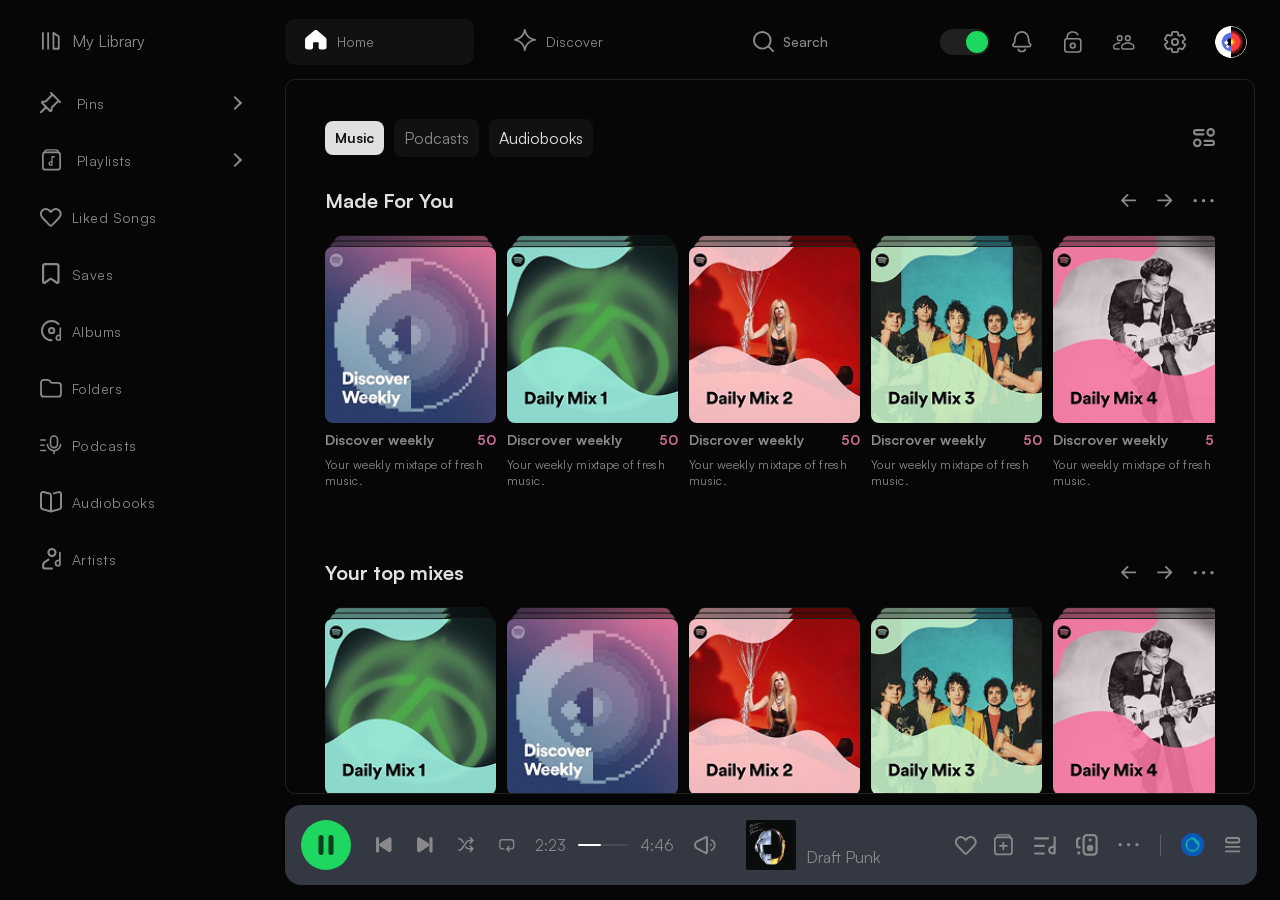
==== commit 4f6968ca: "Fix path in html" ====
--- a/index.html
+++ b/index.html
@@ -92,7 +92,7 @@
 			</div>
 			<!-- Mobile navigation -->
 			<nav class="mobile-nav">
-				<a class="active" href="/">
+				<a class="active" href="./index.html">
 					<i class="icons icon-home-inactive icon-green"></i>
 					Home
 				</a>
